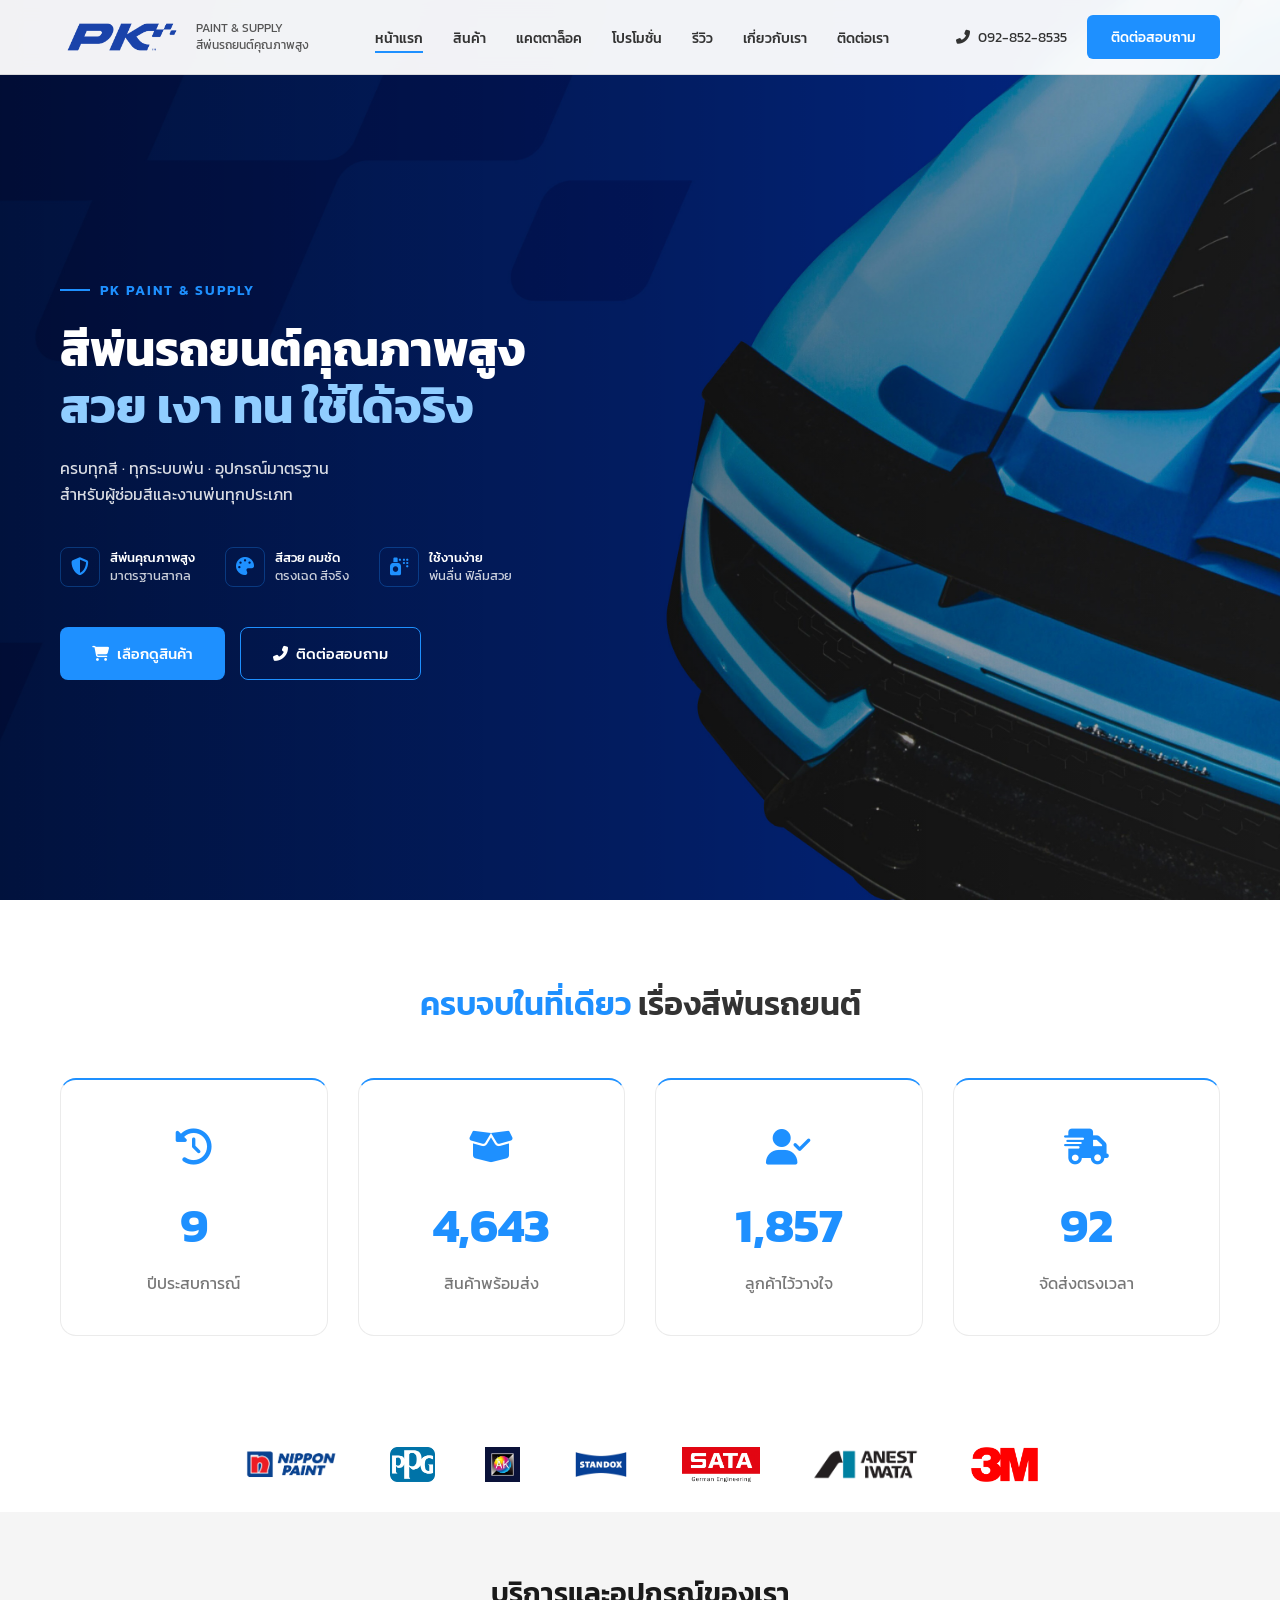
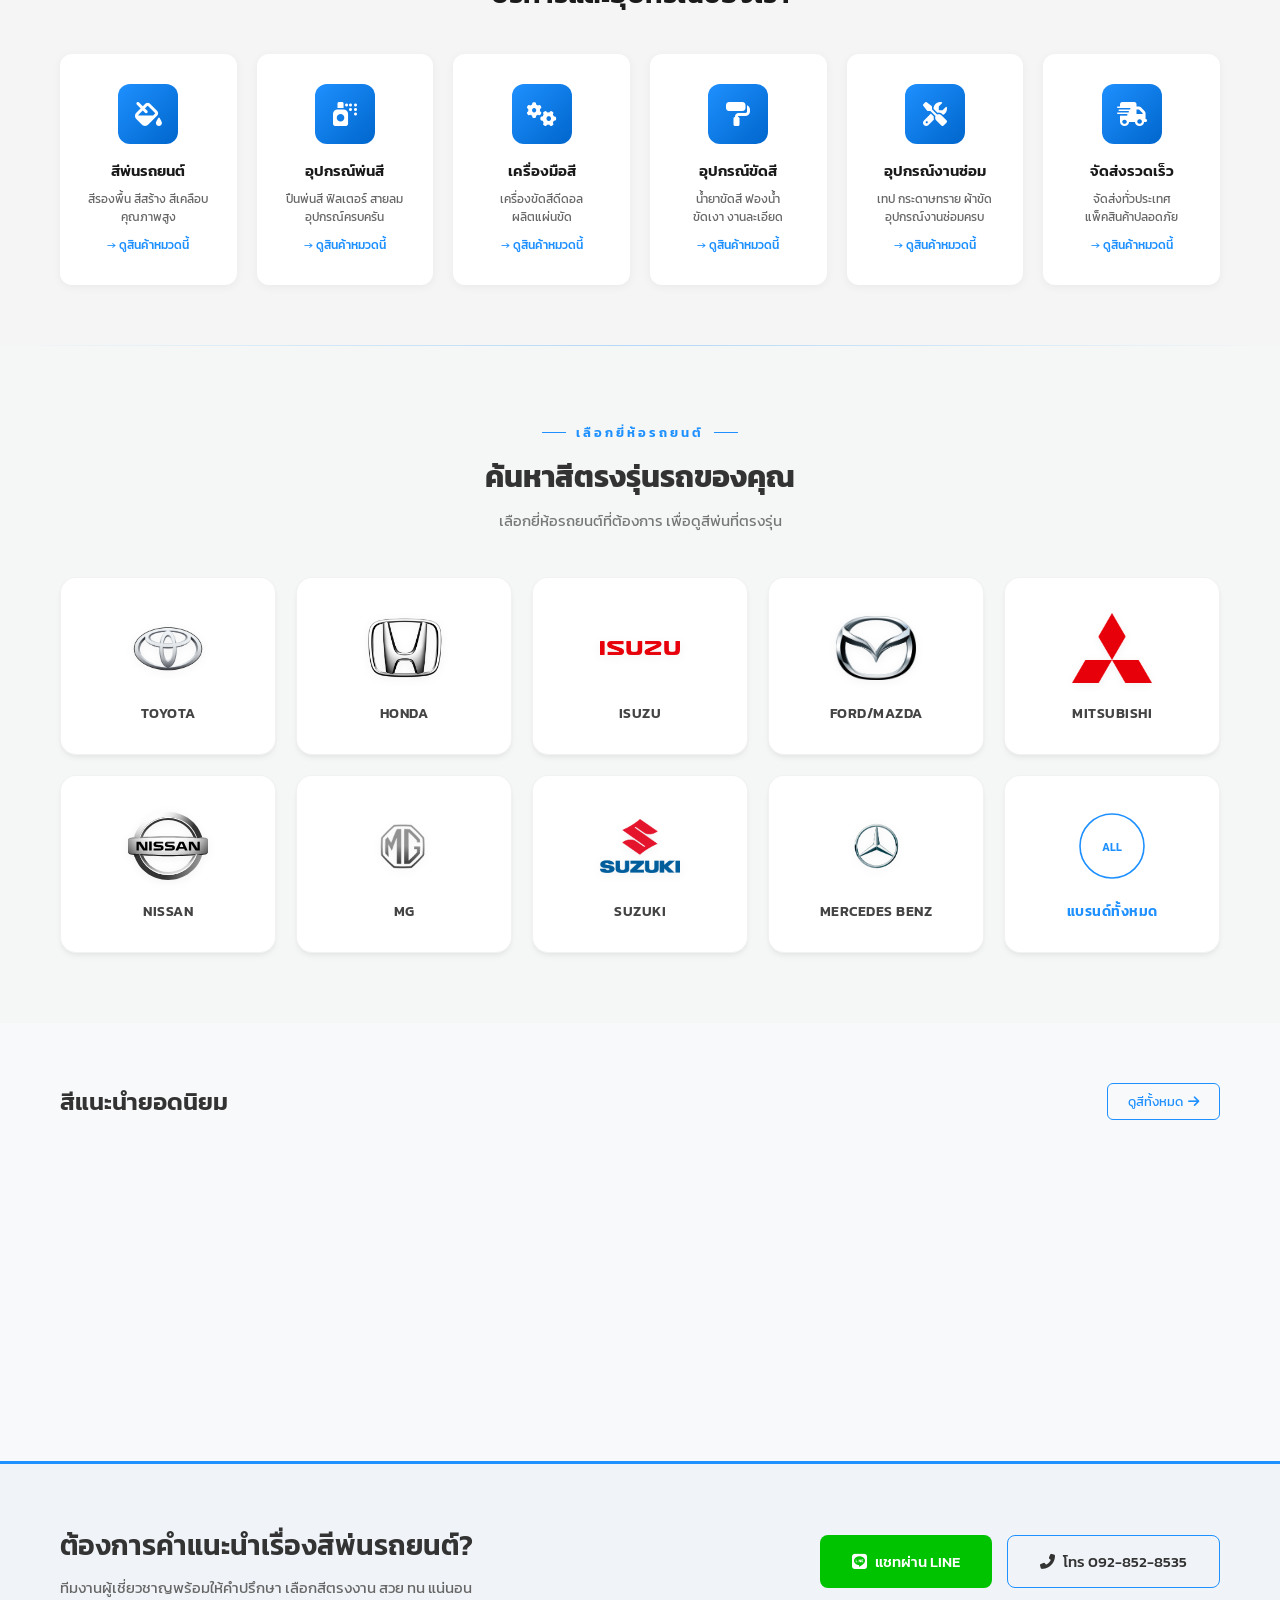
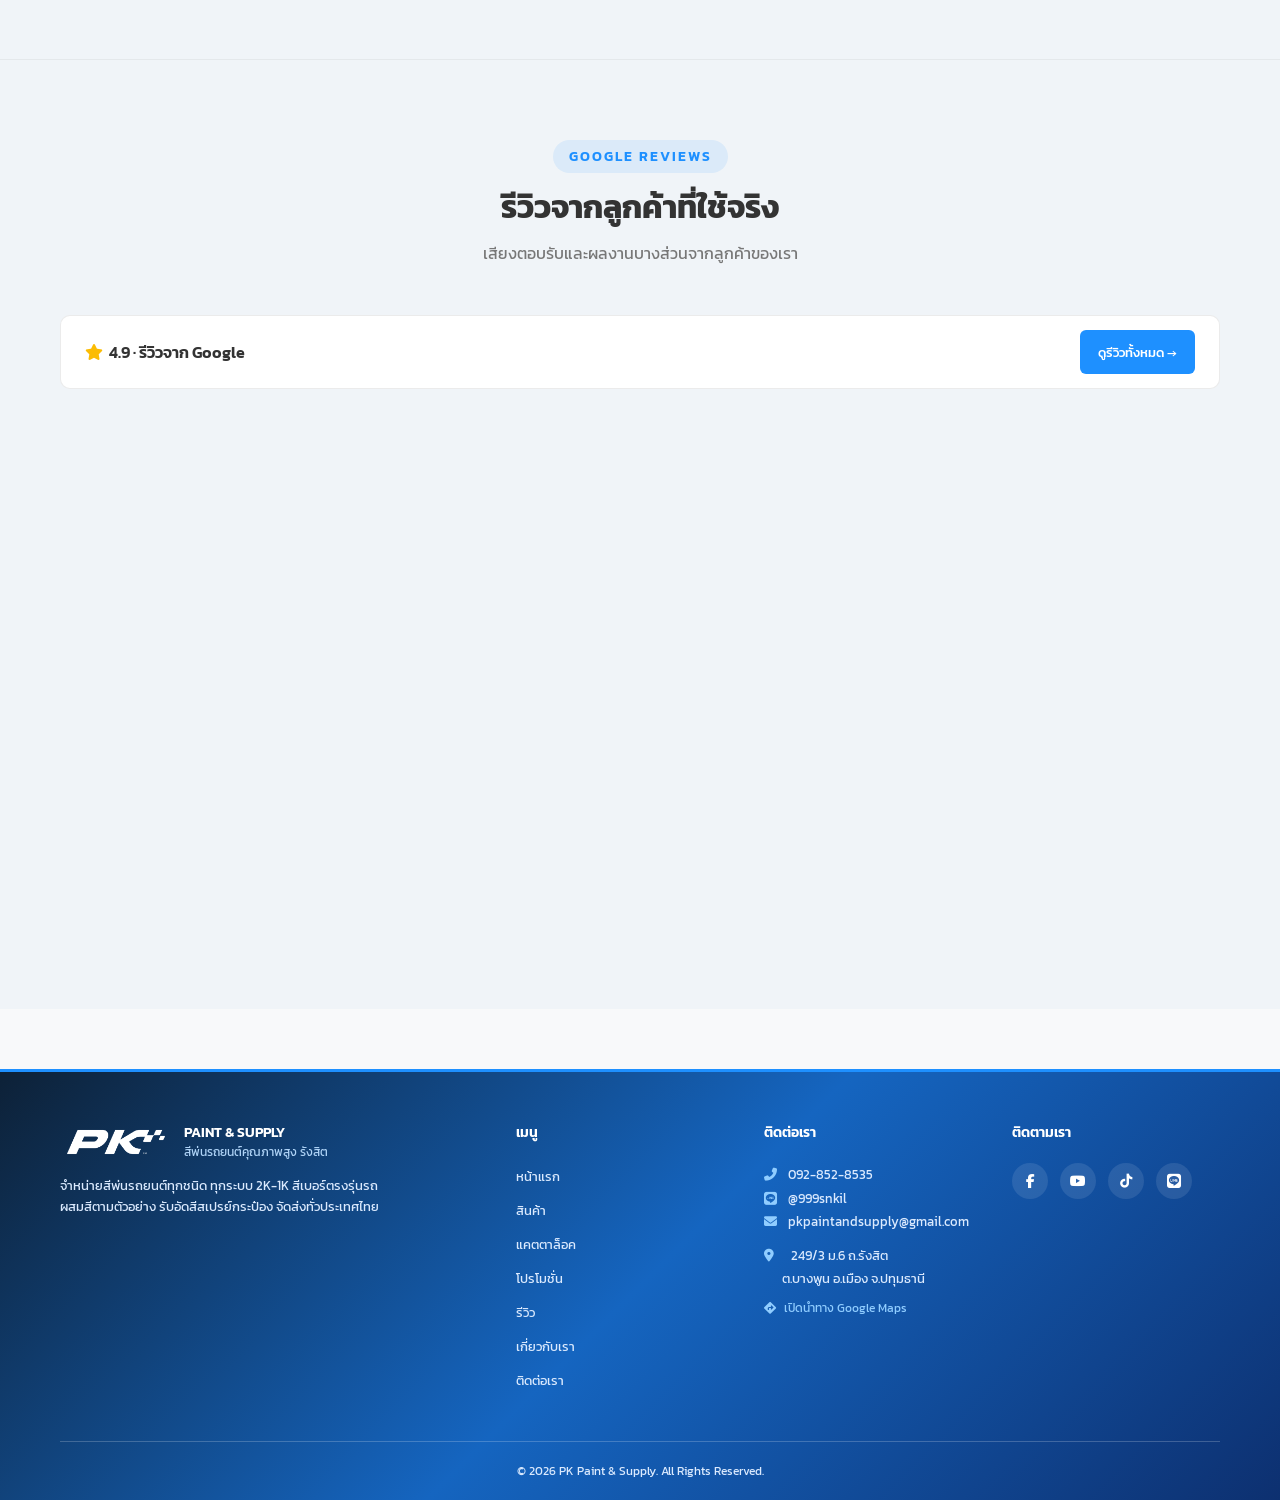
==== index.html @ e33f3ee3 "Add files via upload" ====
<!DOCTYPE html>
<html lang="th">
<head>
    <style>
        .skip-link {
            position: absolute;
            top: -40px;
            left: 0;
            background: #1e90ff;
            color: white;
            padding: 8px;
            z-index: 10000;
            transition: top 0.3s;
        }
        .skip-link:focus {
            top: 0;
        }
    </style>
    <meta charset="UTF-8">
    <meta name="viewport" content="width=device-width, initial-scale=1.0, maximum-scale=5.0, user-scalable=yes">
    <meta name="view-transition" content="same-origin" />
    <link rel="preconnect" href="https://fonts.googleapis.com">
    <link rel="preconnect" href="https://fonts.gstatic.com" crossorigin>
    <link rel="preconnect" href="https://cdnjs.cloudflare.com">
    <link rel="preconnect" href="https://cdn.jsdelivr.net">
    <link rel="dns-prefetch" href="https://fonts.googleapis.com">
    <link rel="dns-prefetch" href="https://cdnjs.cloudflare.com">
    <link rel="dns-prefetch" href="https://cdn.jsdelivr.net">
    <link rel="icon" type="image/jpeg" href="asset/pklogosvg.jpg">
    <link rel="preload" href="asset/Cover.jpg" as="image" fetchpriority="high">
    <title>PK Paint &amp; Supply - สีพ่นรถยนต์คุณภาพสูง</title>
    <meta name="description"
        content="จำหน่ายสีพ่นรถยนต์คุณภาพสูง อุปกรณ์พ่นสีครบวงจร ปืนพ่นสี เครื่องขัดสี จัดส่งทั่วประเทศ บริการให้คำปรึกษาโดยผู้เชี่ยวชาญ">
    <meta property="og:title" content="PK Paint &amp; Supply - สีพ่นรถยนต์คุณภาพสูง">
    <meta property="og:description"
        content="จำหน่ายสีพ่นรถยนต์ทุกชนิด ทุกระบบ 2K-1K ผสมสีตามตัวอย่าง รับอัดสีสเปรย์กระป๋อง รังสิต ปทุมธานี">
    <meta property="og:type" content="website">
    <meta property="og:locale" content="th_TH">
    <link href="https://fonts.googleapis.com/css2?family=Kanit:wght@300;400;500;600;700;800&display=swap"
        rel="stylesheet">
    <link rel="stylesheet" href="https://cdnjs.cloudflare.com/ajax/libs/font-awesome/6.4.0/css/all.min.css">
    <link rel="stylesheet" href="css/main.css">
    <link rel="stylesheet" href="css/index.css">
</head>
<body>
    <a href="#main-content" class="skip-link">ข้ามไปที่เนื้อหาหลัก</a>
    <div class="scroll-progress" id="scrollProgress"></div>
    <nav class="navbar">
        <a href="index.html" class="logo-link" aria-label="กลับหน้าแรก">
            <div class="logo-section">
                <img src="asset/PK Logo-06.png" alt="PK Paint & Supply Logo" class="logo-img" fetchpriority="high">
                <div class="logo-text">PAINT & SUPPLY<br>สีพ่นรถยนต์คุณภาพสูง</div>
            </div>
        </a>
        <ul class="nav-links">
            <li><a href="index.html" class="active">หน้าแรก</a></li>
            <li><a href="products.html">สินค้า</a></li>
            <li><a href="catalog.html">แคตตาล็อค</a></li>
            <li><a href="promotions.html">โปรโมชั่น</a></li>
            <li><a href="review.html">รีวิว</a></li>
            <li><a href="about.html">เกี่ยวกับเรา</a></li>
            <li><a href="contact.html">ติดต่อเรา</a></li>
        </ul>
        <div class="nav-right">
            <div class="phone">
                <i class="fas fa-phone-alt"></i>
                <a href="tel:0928528535">092-852-8535</a>
            </div>
            <a class="btn-contact" href="contact.html">ติดต่อสอบถาม</a>
            <button class="hamburger" id="hamburger" aria-label="เปิดเมนู" aria-expanded="false">
                <span></span><span></span><span></span>
            </button>
        </div>
    </nav>
    <div class="mobile-nav" id="mobileNav" role="dialog" aria-label="เมนูหลัก">
        <a href="index.html" class="active">หน้าแรก</a>
        <a href="products.html">สินค้า</a>
        <a href="catalog.html">แคตตาล็อค</a>
        <a href="promotions.html">โปรโมชั่น</a>
        <a href="review.html">รีวิว</a>
        <a href="about.html">เกี่ยวกับเรา</a>
        <a href="contact.html">ติดต่อเรา</a>
        <div class="mobile-nav-contact">
            <a href="tel:0928528535"><i class="fas fa-phone-alt" style="margin-right:8px;color:#1e90ff;"></i>092-852-8535</a>
            <a href="https://line.me/R/ti/p/@999snkil" target="_blank" rel="noopener"><i class="fab fa-line" style="margin-right:8px;color:#00c300;"></i>LINE: @999snkil</a>
            <a href="https://www.facebook.com/pkpaint1996/" target="_blank" rel="noopener"><i class="fab fa-facebook-f" style="margin-right:8px;color:#1877f2;"></i>Facebook</a>
        </div>
    </div>
    <section class="hero">
        <div class="hero-content">
            <div class="hero-subtitle">PK PAINT & SUPPLY</div>
            <h1 class="hero-title">
                สีพ่นรถยนต์คุณภาพสูง<br>
                <span class="highlight">สวย เงา ทน ใช้ได้จริง</span>
            </h1>
            <p class="hero-desc">
                ครบทุกสี · ทุกระบบพ่น · อุปกรณ์มาตรฐาน<br>
                สำหรับผู้ซ่อมสีและงานพ่นทุกประเภท
            </p>
            <div class="features">
                <div class="feature">
                    <div class="feature-icon"><i class="fas fa-shield-alt"></i></div>
                    <div class="feature-text"><strong>สีพ่นคุณภาพสูง</strong>มาตรฐานสากล</div>
                </div>
                <div class="feature">
                    <div class="feature-icon"><i class="fas fa-palette"></i></div>
                    <div class="feature-text"><strong>สีสวย คมชัด</strong>ตรงเฉด สีจริง</div>
                </div>
                <div class="feature">
                    <div class="feature-icon"><i class="fas fa-spray-can"></i></div>
                    <div class="feature-text"><strong>ใช้งานง่าย</strong>พ่นลื่น ฟิล์มสวย</div>
                </div>
            </div>
            <div class="hero-buttons">
                <a class="btn-primary" href="products.html">
                    <i class="fas fa-shopping-cart"></i> เลือกดูสินค้า
                </a>
                <a class="btn-secondary" href="contact.html">
                    <i class="fas fa-phone-alt"></i> ติดต่อสอบถาม
                </a>
            </div>
        </div>
    </section>
    <section class="stats-section">
        <h2 class="stats-title"><span>ครบจบในที่เดียว</span> เรื่องสีพ่นรถยนต์</h2>
        <div class="stats-grid">
            <div class="stat-card">
                <div class="stat-icon"><i class="fas fa-clock-rotate-left"></i></div>
                <span class="stat-number" data-target="10" data-suffix="+">0</span>
                <span class="stat-label">ปีประสบการณ์</span>
            </div>
            <div class="stat-card">
                <div class="stat-icon"><i class="fas fa-box-open"></i></div>
                <span class="stat-number" data-target="5000" data-suffix="+">0</span>
                <span class="stat-label">สินค้าพร้อมส่ง</span>
            </div>
            <div class="stat-card">
                <div class="stat-icon"><i class="fas fa-user-check"></i></div>
                <span class="stat-number" data-target="2000" data-suffix="+">0</span>
                <span class="stat-label">ลูกค้าไว้วางใจ</span>
            </div>
            <div class="stat-card">
                <div class="stat-icon"><i class="fas fa-truck-fast"></i></div>
                <span class="stat-number" data-target="100" data-suffix="%">0</span>
                <span class="stat-label">จัดส่งตรงเวลา</span>
            </div>
        </div>
    </section>
    <section class="brands">
        <img src="asset/PGL-01.png" alt="NIPPON PAINT" class="brand-logo" loading="lazy" decoding="async">
        <img src="asset/PPG_Logo.svg.png" alt="PPG" class="brand-logo" loading="lazy" decoding="async">
        <img src="asset/AIKKA.jpg" alt="Aikka" class="brand-logo" loading="lazy" decoding="async">
        <img src="asset/STANDOX.png" alt="STANDOX" class="brand-logo" loading="lazy" decoding="async">
        <img src="asset/SATA_Logo_new.jpg" alt="SATA" class="brand-logo" loading="lazy" decoding="async">
        <img src="asset/anest-iwata-logo-sm_orig.png" alt="Anest Iwata" class="brand-logo" loading="lazy" decoding="async">
        <img src="asset/3M_wordmark.svg.png" alt="3M" class="brand-logo" loading="lazy" decoding="async">
    </section>
    <section class="services">
        <h2 class="services-title">บริการและอุปกรณ์ของเรา</h2>
        <div class="services-grid">
            <div class="service-card">
                <div class="service-icon"><i class="fas fa-fill-drip"></i></div>
                <div class="service-name">สีพ่นรถยนต์</div>
                <div class="service-desc">สีรองพื้น สีสร้าง สีเคลือบ<br>คุณภาพสูง</div>
                <a href="products.html" class="service-link">→ ดูสินค้าหมวดนี้</a>
            </div>
            <div class="service-card">
                <div class="service-icon"><i class="fas fa-spray-can"></i></div>
                <div class="service-name">อุปกรณ์พ่นสี</div>
                <div class="service-desc">ปืนพ่นสี ฟิลเตอร์ สายลม<br>อุปกรณ์ครบครัน</div>
                <a href="products.html" class="service-link">→ ดูสินค้าหมวดนี้</a>
            </div>
            <div class="service-card">
                <div class="service-icon"><i class="fas fa-gears"></i></div>
                <div class="service-name">เครื่องมือสี</div>
                <div class="service-desc">เครื่องขัดสีดีดอล<br>ผลิตแผ่นขัด</div>
                <a href="products.html" class="service-link">→ ดูสินค้าหมวดนี้</a>
            </div>
            <div class="service-card">
                <div class="service-icon"><i class="fas fa-paint-roller"></i></div>
                <div class="service-name">อุปกรณ์ขัดสี</div>
                <div class="service-desc">น้ำยาขัดสี ฟองน้ำ<br>ขัดเงา งานละเอียด</div>
                <a href="products.html" class="service-link">→ ดูสินค้าหมวดนี้</a>
            </div>
            <div class="service-card">
                <div class="service-icon"><i class="fas fa-screwdriver-wrench"></i></div>
                <div class="service-name">อุปกรณ์งานซ่อม</div>
                <div class="service-desc">เทป กระดาษทราย ผ้าขัด<br>อุปกรณ์งานซ่อมครบ</div>
                <a href="products.html" class="service-link">→ ดูสินค้าหมวดนี้</a>
            </div>
            <div class="service-card">
                <div class="service-icon"><i class="fas fa-truck-fast"></i></div>
                <div class="service-name">จัดส่งรวดเร็ว</div>
                <div class="service-desc">จัดส่งทั่วประเทศ<br>แพ็คสินค้าปลอดภัย</div>
                <a href="products.html" class="service-link">→ ดูสินค้าหมวดนี้</a>
            </div>
        </div>
    </section>
    <section class="car-brands">
        <div class="car-brands-label">เลือกยี่ห้อรถยนต์</div>
        <h2 class="car-brands-title">ค้นหาสีตรงรุ่นรถของคุณ</h2>
        <p class="car-brands-subtitle">เลือกยี่ห้อรถยนต์ที่ต้องการ เพื่อดูสีพ่นที่ตรงรุ่น</p>
        <div class="car-brands-grid">
            <a href="catalog.html?brand=toyota" class="car-brand-card">
                <div class="car-brand-logo-wrap"><img src="asset/Toyota-Symbol.png" alt="TOYOTA" loading="lazy"></div>
                <span class="car-brand-name">TOYOTA</span>
            </a>
            <a href="catalog.html?brand=honda" class="car-brand-card">
                <div class="car-brand-logo-wrap"><img src="asset/honda-logo.png" alt="HONDA" loading="lazy"></div>
                <span class="car-brand-name">HONDA</span>
            </a>
            <a href="catalog.html?brand=isuzu" class="car-brand-card">
                <div class="car-brand-logo-wrap"><img src="asset/Isuzu.svg.png" alt="ISUZU" loading="lazy"></div>
                <span class="car-brand-name">ISUZU</span>
            </a>
            <a href="catalog.html?brand=ford-mazda" class="car-brand-card">
                <div class="car-brand-logo-wrap"><img src="asset/mazda_PNG86.png" alt="FORD/MAZDA" loading="lazy"></div>
                <span class="car-brand-name">FORD/MAZDA</span>
            </a>
            <a href="catalog.html?brand=mitsubishi" class="car-brand-card">
                <div class="car-brand-logo-wrap"><img src="asset/Mitsubishi_logo.svg.png" alt="MITSUBISHI" loading="lazy"></div>
                <span class="car-brand-name">MITSUBISHI</span>
            </a>
            <a href="catalog.html?brand=nissan" class="car-brand-card">
                <div class="car-brand-logo-wrap"><img src="asset/nissan-6.svg" alt="NISSAN" loading="lazy"></div>
                <span class="car-brand-name">NISSAN</span>
            </a>
            <a href="catalog.html?brand=mg" class="car-brand-card">
                <div class="car-brand-logo-wrap"><img src="asset/MG-Logo.png" alt="MG" loading="lazy"></div>
                <span class="car-brand-name">MG</span>
            </a>
            <a href="catalog.html?brand=suzuki" class="car-brand-card">
                <div class="car-brand-logo-wrap"><img src="asset/Suzuki_Motor_Corporation_logo.svg.png" alt="SUZUKI" loading="lazy"></div>
                <span class="car-brand-name">SUZUKI</span>
            </a>
            <a href="catalog.html?brand=mercedes-benz" class="car-brand-card">
                <div class="car-brand-logo-wrap"><img src="asset/Mercedes-Benz-Logo.png" alt="MERCEDES BENZ" loading="lazy"></div>
                <span class="car-brand-name">MERCEDES BENZ</span>
            </a>
            <a href="catalog.html" class="car-brand-card">
                <div class="car-brand-logo-wrap">
                    <svg viewBox="0 0 100 100" fill="none" xmlns="http://www.w3.org/2000/svg">
                        <circle cx="50" cy="50" r="40" stroke="#1e90ff" stroke-width="2" />
                        <text x="50" y="56" text-anchor="middle" fill="#1e90ff" font-family="Kanit, sans-serif" font-size="14" font-weight="600">ALL</text>
                    </svg>
                </div>
                <span class="car-brand-name" style="color:#1e90ff;">แบรนด์ทั้งหมด</span>
            </a>
        </div>
    </section>
    <section class="products">
        <div class="products-header">
            <h2 class="products-title">สีแนะนำยอดนิยม</h2>
            <a class="btn-viewall" href="products.html">ดูสีทั้งหมด <i class="fas fa-arrow-right"></i></a>
        </div>
        <div class="products-grid">
            <div class="product-card">
                <div class="product-image"><svg width="120" height="80" viewBox="0 0 120 80"><ellipse cx="60" cy="40" rx="55" ry="30" fill="#e0e0e0"/><ellipse cx="60" cy="38" rx="50" ry="25" fill="#f0f0f0"/><ellipse cx="60" cy="35" rx="45" ry="20" fill="#f8f8f8"/></svg></div>
                <div class="product-info"><div class="product-name">White Pearl</div><div class="product-type">ขาวมุก</div><a class="btn-detail" href="products.html">ดูรายละเอียด</a></div>
            </div>
            <div class="product-card">
                <div class="product-image"><svg width="120" height="80" viewBox="0 0 120 80"><ellipse cx="60" cy="40" rx="55" ry="30" fill="#333333"/><ellipse cx="60" cy="38" rx="50" ry="25" fill="#222222"/><ellipse cx="60" cy="35" rx="45" ry="20" fill="#111111"/></svg></div>
                <div class="product-info"><div class="product-name">Super Black</div><div class="product-type">ดำเงา</div><a class="btn-detail" href="catalog.html?search=Super Black">ดูเฉดสีนี้</a></div>
            </div>
            <div class="product-card">
                <div class="product-image"><svg width="120" height="80" viewBox="0 0 120 80"><ellipse cx="60" cy="40" rx="55" ry="30" fill="#c0c0c0"/><ellipse cx="60" cy="38" rx="50" ry="25" fill="#d0d0d0"/><ellipse cx="60" cy="35" rx="45" ry="20" fill="#e0e0e0"/></svg></div>
                <div class="product-info"><div class="product-name">Silver Metallic</div><div class="product-type">เงินเมทัลลิก</div><a class="btn-detail" href="catalog.html?search=Silver">ดูเฉดสีนี้</a></div>
            </div>
            <div class="product-card">
                <div class="product-image"><svg width="120" height="80" viewBox="0 0 120 80"><ellipse cx="60" cy="40" rx="55" ry="30" fill="#cc0000"/><ellipse cx="60" cy="38" rx="50" ry="25" fill="#dd0000"/><ellipse cx="60" cy="35" rx="45" ry="20" fill="#ee0000"/></svg></div>
                <div class="product-info"><div class="product-name">Candy Red</div><div class="product-type">แคนดี้แดง</div><a class="btn-detail" href="catalog.html?search=Candy Red">ดูเฉดสีนี้</a></div>
            </div>
            <div class="product-card">
                <div class="product-image"><svg width="120" height="80" viewBox="0 0 120 80"><ellipse cx="60" cy="40" rx="55" ry="30" fill="#0033cc"/><ellipse cx="60" cy="38" rx="50" ry="25" fill="#0044dd"/><ellipse cx="60" cy="35" rx="45" ry="20" fill="#0055ee"/></svg></div>
                <div class="product-info"><div class="product-name">Deep Blue Mica</div><div class="product-type">น้ำเงินไมก้า</div><a class="btn-detail" href="catalog.html?search=Deep Blue">ดูเฉดสีนี้</a></div>
            </div>
            <div class="product-card">
                <div class="product-image"><svg width="120" height="80" viewBox="0 0 120 80"><ellipse cx="60" cy="40" rx="55" ry="30" fill="#4a4a4a"/><ellipse cx="60" cy="38" rx="50" ry="25" fill="#555555"/><ellipse cx="60" cy="35" rx="45" ry="20" fill="#606060"/></svg></div>
                <div class="product-info"><div class="product-name">Gun Metal</div><div class="product-type">เทากันส์</div><a class="btn-detail" href="catalog.html?search=Gun Metal">ดูเฉดสีนี้</a></div>
            </div>
        </div>
    </section>
    <section class="cta">
        <div class="cta-content">
            <h2 class="cta-title">ต้องการคำแนะนำเรื่องสีพ่นรถยนต์?</h2>
            <p class="cta-desc">ทีมงานผู้เชี่ยวชาญพร้อมให้คำปรึกษา เลือกสีตรงงาน สวย ทน แน่นอน</p>
        </div>
        <div class="cta-buttons">
            <a class="btn-line" href="https://line.me/R/ti/p/@999snkil" target="_blank" rel="noopener"><i class="fab fa-line"></i> แชทผ่าน LINE</a>
            <a class="btn-phone" href="tel:0928528535"><i class="fas fa-phone-alt"></i> โทร 092-852-8535</a>
        </div>
    </section>
    <section class="reviews-section">
        <div class="reviews-header">
            <div class="reviews-label">GOOGLE REVIEWS</div>
            <h2 class="reviews-title">รีวิวจากลูกค้าที่ใช้จริง</h2>
            <p class="reviews-subtitle">เสียงตอบรับและผลงานบางส่วนจากลูกค้าของเรา</p>
        </div>
        <div class="reviews-summary-bar">
            <span class="reviews-summary-score"><i class="fas fa-star" style="color:#fbbc04;margin-right:6px;"></i>4.9 · รีวิวจาก Google</span>
            <a href="https://maps.app.goo.gl/S74pSdH2BgsrWLKd8" target="_blank" rel="noopener" class="reviews-summary-btn">ดูรีวิวทั้งหมด →</a>
        </div>
        <div class="reviews-grid">
            <div class="review-card"><div class="review-author-header"><div class="review-avatar" style="background-color:#fbbc04;color:#000;">ส</div><div class="review-author-info"><div class="review-name">สมชัย แซ่ลิ้ม <i class="fas fa-check-circle review-verified"></i></div><div class="review-date">ล่าสุด</div></div></div><div class="review-stars"><i class="fas fa-star"></i><i class="fas fa-star"></i><i class="fas fa-star"></i><i class="fas fa-star"></i><i class="fas fa-star"></i></div><div class="review-text">"แนะนำร้านนี้ครับบริการดีรวดเร็ว สีออกมาได้เหมือนโอเคเลยครับ"</div><div class="review-footer"><img src="https://upload.wikimedia.org/wikipedia/commons/2/2f/Google_2015_logo.svg" alt="Google" class="google-logo"></div></div>
            <div class="review-card"><div class="review-author-header"><div class="review-avatar" style="background-color:#00a4e4;color:#333;">พ</div><div class="review-author-info"><div class="review-name">ไพบูลย์ จงปัญญาวิวัฒน์ <i class="fas fa-check-circle review-verified"></i></div><div class="review-date">ล่าสุด</div></div></div><div class="review-stars"><i class="fas fa-star"></i><i class="fas fa-star"></i><i class="fas fa-star"></i><i class="fas fa-star"></i><i class="fas fa-star"></i></div><div class="review-text">"สีที่ร้านได้มาตรฐานมากเลยครับ ร้านบริการดีมากเลยครับ"</div><div class="review-footer"><img src="https://upload.wikimedia.org/wikipedia/commons/2/2f/Google_2015_logo.svg" alt="Google" class="google-logo"></div></div>
            <div class="review-card"><div class="review-author-header"><div class="review-avatar" style="background-color:#34a853;color:#333;">P</div><div class="review-author-info"><div class="review-name">Pipatsa Sriyanyong <i class="fas fa-check-circle review-verified"></i></div><div class="review-date">ล่าสุด</div></div></div><div class="review-stars"><i class="fas fa-star"></i><i class="fas fa-star"></i><i class="fas fa-star"></i><i class="fas fa-star"></i><i class="fas fa-star"></i></div><div class="review-text">"ให้คำแนะนำดีมากๆ มีที่จอดรถหน้าร้านสะดวกมากค่ะ"</div><div class="review-footer"><img src="https://upload.wikimedia.org/wikipedia/commons/2/2f/Google_2015_logo.svg" alt="Google" class="google-logo"></div></div>
            <div class="review-card"><div class="review-author-header"><div class="review-avatar" style="background-color:#ea4335;color:#333;">P</div><div class="review-author-info"><div class="review-name">Patyod Suwannawayak <i class="fas fa-check-circle review-verified"></i></div><div class="review-date">ล่าสุด</div></div></div><div class="review-stars"><i class="fas fa-star"></i><i class="fas fa-star"></i><i class="fas fa-star"></i><i class="fas fa-star"></i><i class="fas fa-star"></i></div><div class="review-text">"บริการดีเยี่ยม สีมีคุณภาพดี มีของให้เลือกหลากหลาย"</div><div class="review-footer"><img src="https://upload.wikimedia.org/wikipedia/commons/2/2f/Google_2015_logo.svg" alt="Google" class="google-logo"></div></div>
            <div class="review-card"><div class="review-author-header"><div class="review-avatar" style="background-color:#00bcd4;color:#333;">O</div><div class="review-author-info"><div class="review-name">Oui Napapat <i class="fas fa-check-circle review-verified"></i></div><div class="review-date">ล่าสุด</div></div></div><div class="review-stars"><i class="fas fa-star"></i><i class="fas fa-star"></i><i class="fas fa-star"></i><i class="fas fa-star"></i><i class="fas fa-star"></i></div><div class="review-text">"สีคุณภาพสำหรับรถที่เรารัก ต้องที่นี่เลยจ้าาา มีให้เลือกทุกเฉดสี❤️"</div><div class="review-footer"><img src="https://upload.wikimedia.org/wikipedia/commons/2/2f/Google_2015_logo.svg" alt="Google" class="google-logo"></div></div>
            <div class="review-card"><div class="review-author-header"><div class="review-avatar" style="background-color:#fbbc04;color:#000;">S</div><div class="review-author-info"><div class="review-name">Supamas Yuenying <i class="fas fa-check-circle review-verified"></i></div><div class="review-date">ล่าสุด</div></div></div><div class="review-stars"><i class="fas fa-star"></i><i class="fas fa-star"></i><i class="fas fa-star"></i><i class="fas fa-star"></i><i class="fas fa-star"></i></div><div class="review-text">"ร้านจำหน่ายอุปกรณ์และวัสดุพ่นสีรถยนต์ครบวงจร เจ้าของร้านใจดี ให้คำปรึกษาเกี่ยวกับด้านสีได้ ผสมสีเหมือน และมีความรู้ความชำนาญมาก เปิดให้บริการมามากกว่า 10 ปี ส่วนใหญ่จำหน่ายสียี่ห้อ RGB มาไม่เคยผิดหวัง ..."</div><div class="review-footer"><img src="https://upload.wikimedia.org/wikipedia/commons/2/2f/Google_2015_logo.svg" alt="Google" class="google-logo"></div></div>
        </div>
    </section>
    <footer class="footer">
        <div class="footer-content">
            <div class="footer-col">
                <div class="footer-logo"><img src="asset/PK Logo-05.png" alt="PK Paint & Supply Logo" class="footer-logo-img"><div><div style="font-size:14px;font-weight:600;color:#fff;">PAINT &amp; SUPPLY</div><div style="font-size:12px;color:#b0d4f7;">สีพ่นรถยนต์คุณภาพสูง รังสิต</div></div></div>
                <p class="footer-desc">จำหน่ายสีพ่นรถยนต์ทุกชนิด ทุกระบบ 2K-1K สีเบอร์ตรงรุ่นรถ<br>ผสมสีตามตัวอย่าง รับอัดสีสเปรย์กระป๋อง จัดส่งทั่วประเทศไทย</p>
            </div>
            <div class="footer-col"><h4 class="footer-title">เมนู</h4><ul class="footer-links"><li><a href="index.html">หน้าแรก</a></li><li><a href="products.html">สินค้า</a></li><li><a href="catalog.html">แคตตาล็อค</a></li><li><a href="promotions.html">โปรโมชั่น</a></li><li><a href="review.html">รีวิว</a></li><li><a href="about.html">เกี่ยวกับเรา</a></li><li><a href="contact.html">ติดต่อเรา</a></li></ul></div>
            <div class="footer-col"><h4 class="footer-title">ติดต่อเรา</h4><div class="footer-contact"><div><i class="fas fa-phone-alt"></i><a href="tel:0928528535">092-852-8535</a></div><div><i class="fab fa-line"></i><a href="https://line.me/R/ti/p/@999snkil" target="_blank" rel="noopener">@999snkil</a></div><div><i class="fas fa-envelope"></i><a href="mailto:pkpaintandsupply@gmail.com">pkpaintandsupply@gmail.com</a></div><div style="margin-top:10px;"><i class="fas fa-map-marker-alt"></i> 249/3 ม.6 ถ.รังสิต<br>&nbsp;&nbsp;&nbsp;&nbsp;&nbsp;&nbsp;ต.บางพูน อ.เมือง จ.ปทุมธานี</div><div style="margin-top:6px;"><a href="https://maps.app.goo.gl/S74pSdH2BgsrWLKd8" target="_blank" rel="noopener" style="color:#90cdff;font-size:12px;"><i class="fas fa-directions" style="margin-right:4px;"></i>เปิดนำทาง Google Maps</a></div></div></div>
            <div class="footer-col"><h4 class="footer-title">ติดตามเรา</h4><div class="footer-social"><a href="https://www.facebook.com/pkpaint1996/" target="_blank" rel="noopener" title="Facebook"><i class="fab fa-facebook-f"></i></a><a href="#" title="YouTube"><i class="fab fa-youtube"></i></a><a href="#" title="TikTok"><i class="fab fa-tiktok"></i></a><a href="https://line.me/R/ti/p/@999snkil" target="_blank" rel="noopener" title="LINE"><i class="fab fa-line"></i></a></div></div>
        </div>
        <div class="footer-bottom">&copy; <span id="copyright-year"></span> PK Paint &amp; Supply. All Rights Reserved.</div>
    </footer>
    <button class="scroll-top" id="scrollTop" aria-label="กลับขึ้นด้านบน" title="กลับขึ้นด้านบน">
        <i class="fas fa-chevron-up"></i>
    </button>
    <script src="js/index.js" defer></script>
    <script src="js/main.js" defer></script>
    <script src="https://cdn.jsdelivr.net/npm/instant.page@5.2.0/instantpage.js" type="module"></script>
</body>
</html>
---- css/main.css ----
@view-transition {    navigation: auto;}::view-transition-old(root),::view-transition-new(root) {    animation-duration: 0.4s;    animation-timing-function: cubic-bezier(0.4, 0, 0.2, 1);}::view-transition-new(root) {    animation-name: fade-in;}::view-transition-old(root) {    animation-name: fade-out;}@keyframes fade-in {    from { opacity: 0; }}@keyframes fade-out {    to { opacity: 0; }}:root {    --primary: #1e90ff;    --primary-dark: #1873cc;    --footer-start: #0d2137;    --footer-mid: #1565c0;    --footer-end: #0d3070;    --text-light: #dbeafe;    --text-light-hover: #90cdff;    --bg-light: #f8f9fa;    --text-dark: #333;    --text-muted: #777;    --border-color: rgba(0, 0, 0, 0.1);}* {    margin: 0;    padding: 0;    box-sizing: border-box;}html {    scroll-behavior: smooth;    -webkit-text-size-adjust: 100%;}body {    font-family: 'Kanit', sans-serif;    background-color: var(--bg-light);    color: var(--text-dark);    overflow-x: hidden;    -webkit-font-smoothing: antialiased;    -moz-osx-font-smoothing: grayscale;}a {    color: inherit;    text-decoration: none;}img,svg {    max-width: 100%;    height: auto;}.navbar {    display: flex;    justify-content: space-between;    align-items: center;    padding: 15px 60px;    background: rgba(255, 255, 255, 0.95);    position: fixed;    width: 100%;    top: 0;    z-index: 1000;    border-bottom: 1px solid var(--border-color);    backdrop-filter: blur(10px);    -webkit-backdrop-filter: blur(10px);    transition: background 0.3s, border-color 0.3s;    view-transition-name: main-navbar;}.navbar.scrolled {    background: rgba(255, 255, 255, 0.98);    border-bottom-color: rgba(0, 0, 0, 0.15);    box-shadow: 0 2px 20px rgba(0, 0, 0, 0.08);}.logo-section {    display: flex;    align-items: center;    gap: 12px;}.logo-img {    height: 42px;    width: auto;    object-fit: contain;    view-transition-name: main-logo;}.logo-text {    font-size: 12px;    line-height: 1.4;    color: #555;}.logo-link {    text-decoration: none;    display: inline-flex;    align-items: center;    cursor: pointer;    transition: opacity 0.2s;}.logo-link:hover {    opacity: 0.85;}.nav-links {    display: flex;    gap: 30px;    list-style: none;}.nav-links a {    color: var(--text-dark);    text-decoration: none;    font-size: 14px;    font-weight: 500;    transition: color 0.3s;    position: relative;    padding-bottom: 4px;}.nav-links a::after {    content: '';    position: absolute;    bottom: 0;    left: 0;    width: 0;    height: 2px;    background: var(--primary);    transition: width 0.3s ease;}.nav-links a:hover {    color: var(--primary);}.nav-links a:hover::after {    width: 100%;}.nav-links a.active {    color: var(--text-dark);}.nav-links a.active::after {    width: 100%;}.nav-right {    display: flex;    align-items: center;    gap: 20px;}.phone {    display: flex;    align-items: center;    gap: 8px;    font-size: 14px;    color: var(--text-dark);}.phone a {    text-decoration: none;    color: var(--text-dark);    transition: color 0.3s;}.phone a:hover {    color: var(--primary);}.btn-contact {    background: var(--primary);    color: #fff;    border: none;    padding: 10px 24px;    border-radius: 6px;    font-family: 'Kanit', sans-serif;    font-size: 14px;    font-weight: 500;    cursor: pointer;    transition: background 0.3s, transform 0.3s;    white-space: nowrap;    text-decoration: none;    display: inline-flex;    align-items: center;    min-height: 44px;}.btn-contact:hover {    background: var(--primary-dark);    transform: translateY(-1px);}.hamburger {    display: none;    flex-direction: column;    justify-content: center;    gap: 5px;    cursor: pointer;    padding: 8px;    background: none;    border: none;    z-index: 1100;    min-width: 44px;    min-height: 44px;}.hamburger span {    display: block;    width: 24px;    height: 2px;    background: #333;    border-radius: 2px;    transition: all 0.3s ease;}.hamburger.open span:nth-child(1) {    transform: translateY(7px) rotate(45deg);}.hamburger.open span:nth-child(2) {    opacity: 0;}.hamburger.open span:nth-child(3) {    transform: translateY(-7px) rotate(-45deg);}.mobile-nav {    display: none;    position: fixed;    top: 0;    left: 0;    width: 100%;    height: 100%;    background: rgba(255, 255, 255, 0.98);    z-index: 999;    flex-direction: column;    align-items: center;    justify-content: center;    gap: 32px;    opacity: 0;    pointer-events: none;    transition: opacity 0.3s ease;}.mobile-nav.open {    opacity: 1;    pointer-events: all;}.mobile-nav a {    color: var(--text-dark);    text-decoration: none;    font-size: 22px;    font-weight: 500;    letter-spacing: 1px;    transition: color 0.3s;    padding: 8px 16px;}.mobile-nav a:hover,.mobile-nav a.active {    color: var(--primary);}.mobile-nav-contact {    display: flex;    flex-direction: column;    align-items: center;    gap: 12px;    margin-top: 10px;    padding-top: 20px;    border-top: 1px solid rgba(0, 0, 0, 0.1);    width: 240px;}.mobile-nav-contact a {    font-size: 15px !important;    color: #aaa !important;}.scroll-progress {    position: fixed;    top: 0;    left: 0;    height: 3px;    z-index: 1001;    background: linear-gradient(90deg, var(--primary), #00c8ff);    width: 0%;    transition: width 0.1s linear;}.scroll-top {    position: fixed;    bottom: 30px;    right: 30px;    z-index: 990;    width: 44px;    height: 44px;    border-radius: 50%;    background: var(--primary);    color: #fff;    border: none;    cursor: pointer;    display: flex;    align-items: center;    justify-content: center;    font-size: 16px;    box-shadow: 0 4px 16px rgba(30, 144, 255, 0.4);    opacity: 0;    visibility: hidden;    transition: all 0.3s;}.scroll-top.visible {    opacity: 1;    visibility: visible;}.scroll-top:hover {    background: var(--primary-dark);    transform: translateY(-3px);}.footer-payment-row,.footer-delivery-row {    max-width: 1200px;    margin: 0 auto 24px;    padding: 16px 24px;    background: #ffffff;    border: 1px solid rgba(0, 0, 0, 0.08);    border-radius: 10px;    display: flex;    align-items: center;    gap: 16px;    flex-wrap: wrap;}.footer-section-label {    font-size: 12px;    font-weight: 600;    color: var(--text-muted);    white-space: nowrap;    min-width: 100px;}.payment-icons {    display: flex;    gap: 18px;    flex-wrap: wrap;    align-items: center;}.payment-item {    display: flex;    flex-direction: column;    align-items: center;    gap: 4px;    color: #666;    font-size: 11px;}.payment-item i {    font-size: 20px;    color: var(--primary);}.delivery-badges {    display: flex;    gap: 8px;    flex-wrap: wrap;}.delivery-badge {    background: #ffffff;    color: #666;    border: 1px solid #333;    padding: 4px 12px;    border-radius: 4px;    font-size: 12px;    font-weight: 500;}.footer {    background: linear-gradient(135deg, var(--footer-start) 0%, var(--footer-mid) 50%, var(--footer-end) 100%);    padding: 50px 60px 20px;    border-top: 3px solid var(--primary);    margin-top: 60px;    view-transition-name: main-footer;}.footer-content {    display: grid;    grid-template-columns: 2fr 1fr 1fr 1fr;    gap: 40px;    margin-bottom: 40px;}.footer-logo {    display: flex;    align-items: center;    gap: 12px;    margin-bottom: 15px;}.footer-logo-img {    height: 38px;    width: auto;    object-fit: contain;    filter: brightness(0) invert(1);}.footer-desc {    color: var(--text-light);    font-size: 13px;    line-height: 1.6;}.footer-title {    font-size: 14px;    font-weight: 600;    margin-bottom: 20px;    color: #fff;}.footer-links {    list-style: none;}.footer-links li {    margin-bottom: 10px;}.footer-links a {    color: var(--text-light);    text-decoration: none;    font-size: 13px;    transition: color 0.3s;}.footer-links a:hover {    color: var(--text-light-hover);}.footer-contact {    color: var(--text-light);    font-size: 13px;    line-height: 1.8;}.footer-contact i {    color: var(--text-light-hover);    margin-right: 8px;    width: 16px;}.footer-contact a {    color: var(--text-light);    text-decoration: none;    transition: color 0.3s;}.footer-contact a:hover {    color: var(--text-light-hover);}.footer-social {    display: flex;    gap: 12px;    margin-top: 15px;}.footer-social a {    width: 36px;    height: 36px;    background: rgba(255, 255, 255, 0.1);    border-radius: 50%;    display: flex;    align-items: center;    justify-content: center;    color: #fff;    font-size: 14px;    transition: all 0.3s;    text-decoration: none;}.footer-social a:hover {    background: rgba(255, 255, 255, 0.25);    color: #fff;}.footer-bottom {    border-top: 1px solid rgba(255, 255, 255, 0.2);    padding-top: 20px;    text-align: center;    color: var(--text-light);    font-size: 12px;}@media (max-width: 1024px) {    .navbar {        padding: 15px 30px;    }    .footer {        padding: 50px 30px 20px;    }    .footer-content {        grid-template-columns: 1fr 1fr;        gap: 30px;    }}@media (max-width: 768px) {    .navbar {        padding: 12px 16px;    }    .nav-links,    .phone,    .btn-contact {        display: none;    }    .hamburger {        display: flex;    }    .mobile-nav {        display: flex;    }    .logo-text {        font-size: 10px;    }    .footer {        padding: 40px 20px 20px;        margin-top: 40px;    }    .footer-content {        grid-template-columns: 1fr;        gap: 24px;    }    .footer-col {        text-align: center;    }    .footer-logo {        justify-content: center;    }    .footer-contact div {        justify-content: center;        display: flex;        align-items: center;    }    .footer-social {        justify-content: center;    }}@media (max-width: 480px) {    .navbar {        padding: 10px 12px;    }    .logo-text {        display: none;    }    .mobile-nav a {        font-size: 18px;    }    .footer {        padding: 30px 14px 12px;    }    .footer-title {        font-size: 13px;    }    .footer-links a {        font-size: 12px;    }    .footer-contact {        font-size: 12px;    }    .footer-bottom {        font-size: 11px;    }}.breadcrumb {    font-size: 13px;    color: #777;    margin-bottom: 20px;    display: flex;    align-items: center;    gap: 8px;}.breadcrumb a {    color: var(--primary);    text-decoration: none;    transition: color 0.3s;}.breadcrumb a:hover {    color: var(--text-dark);}.breadcrumb-wrap {    padding: 110px 60px 20px;    max-width: 1400px;    margin: 0 auto;}.page-title {    font-size: 36px;    font-weight: 600;    margin-bottom: 30px;    text-align: center;}@media (max-width: 768px) {    .breadcrumb-wrap {        padding: 95px 20px 10px;    }    .page-title {        font-size: 28px;    }}.search-wrap {    position: relative;    margin-bottom: 24px;    max-width: 800px;    margin-left: auto;    margin-right: auto;}.search-input {    width: 100%;    padding: 14px 50px 14px 20px;    border: 1.5px solid #e0e0e0;    border-radius: 12px;    font-family: 'Kanit', sans-serif;    font-size: 15px;    color: #333;    background: #fff;    outline: none;    transition: border-color 0.25s, box-shadow 0.25s;    box-shadow: 0 2px 8px rgba(0, 0, 0, 0.04);}.search-input:focus {    border-color: var(--primary);    box-shadow: 0 4px 16px rgba(30, 144, 255, 0.12);}.search-input::placeholder {    color: #aaa;}.search-icon {    position: absolute;    right: 20px;    top: 50%;    transform: translateY(-50%);    color: #aaa;    font-size: 16px;    pointer-events: none;}.search-clear {    position: absolute;    right: 50px;    top: 50%;    transform: translateY(-50%);    color: #aaa;    font-size: 14px;    cursor: pointer;    background: none;    border: none;    padding: 4px;    display: none;    line-height: 1;}.search-clear:hover {    color: #ff4757;}@media (max-width: 768px) {    .search-input {        padding: 12px 45px 12px 16px;        font-size: 14px;    }}
---- css/index.css ----
.logo-icon {            font-size: 36px;            font-weight: 700;            color: #333;            font-style: italic;        }        .logo-icon span {            color: #1e90ff;        }        .hero {            min-height: 100vh;            display: flex;            align-items: center;            justify-content: flex-start;            padding: 120px 60px 60px;            background: transparent url('../asset/Cover.jpg') no-repeat center center / cover;            position: relative;            overflow: hidden;            gap: 40px;        }        .hero::before {            content: '';            position: absolute;            top: 0;            left: 0;            width: 100%;            height: 100%;            background: linear-gradient(90deg, rgba(0, 0, 0, 0.65) 0%, rgba(0, 0, 0, 0.45) 50%, rgba(0, 0, 0, 0.20) 100%);            z-index: 1;            pointer-events: none;        }        .hero-content {            max-width: 620px;            position: relative;            z-index: 2;            flex-shrink: 0;        }        .hero-image-wrap {            display: none;        }        .hero-car-img {            display: none;        }        @keyframes floatCar {            0%,            100% {                transform: translateY(0px);            }            50% {                transform: translateY(-12px);            }        }        .hero-subtitle {            color: #1e90ff;            font-size: 14px;            font-weight: 600;            letter-spacing: 2px;            margin-bottom: 20px;            display: flex;            align-items: center;            gap: 10px;        }        .hero-subtitle::before {            content: '';            width: 30px;            height: 2px;            background: #1e90ff;        }        @keyframes fadeIn {            from {                opacity: 0;            }            to {                opacity: 1;            }        }        .hero-title {            font-size: 48px;            font-weight: 700;            line-height: 1.2;            margin-bottom: 20px;            color: #ffffff;            animation: fadeIn 0.6s ease both;        }        .hero-title .highlight {            color: #90cdff;        }        .hero-desc {            font-size: 16px;            color: rgba(255, 255, 255, 0.85);            line-height: 1.6;            margin-bottom: 40px;        }        .features {            display: flex;            gap: 30px;            margin-bottom: 40px;        }        .feature {            display: flex;            align-items: center;            gap: 10px;        }        .feature-icon {            width: 40px;            height: 40px;            border: 1px solid rgba(30, 144, 255, 0.3);            border-radius: 8px;            display: flex;            align-items: center;            justify-content: center;            color: #1e90ff;            font-size: 18px;        }        .feature-text {            font-size: 13px;            line-height: 1.4;            color: rgba(255, 255, 255, 0.8);        }        .feature-text strong {            display: block;            color: #fff;            font-weight: 500;        }        .hero-buttons {            display: flex;            gap: 15px;        }        .btn-primary {            background: #1e90ff;            color: #fff;            border: none;            padding: 14px 32px;            border-radius: 8px;            font-family: 'Kanit', sans-serif;            font-size: 15px;            font-weight: 500;            cursor: pointer;            display: flex;            align-items: center;            gap: 8px;            transition: all 0.3s;            text-decoration: none;            min-height: 48px;        }        .btn-primary:hover {            background: #1873cc;            transform: translateY(-2px);        }        .btn-secondary {            background: transparent;            color: #ffffff;            border: 1px solid #1e90ff;            padding: 14px 32px;            border-radius: 8px;            font-family: 'Kanit', sans-serif;            font-size: 15px;            font-weight: 500;            cursor: pointer;            display: flex;            align-items: center;            gap: 8px;            transition: all 0.3s;            text-decoration: none;            min-height: 48px;        }        .btn-secondary:hover {            border-color: #1e90ff;            color: #1e90ff;        }        .stats-section {            padding: 80px 60px;            background: #ffffff;            border-bottom: 1px solid rgba(255, 255, 255, 0.05);            text-align: center;        }        .stats-title {            font-size: 32px;            font-weight: 600;            margin-bottom: 50px;            color: #333;        }        .stats-title span {            color: #1e90ff;        }        .stats-grid {            display: grid;            grid-template-columns: repeat(4, 1fr);            gap: 30px;            max-width: 1200px;            margin: 0 auto;        }        .stat-card {            background: #ffffff;            padding: 40px 20px;            border-radius: 16px;            border: 1px solid rgba(0, 0, 0, 0.08);            border-top: 2px solid #1e90ff;            transition: all 0.3s ease;        }        .stat-card:hover {            transform: translateY(-10px);            border-color: #1e90ff;            background: rgba(30, 144, 255, 0.05);        }        .stat-icon {            font-size: 36px;            color: #1e90ff;            margin-bottom: 15px;            display: block;        }        .stat-number {            font-size: 48px;            font-weight: 700;            color: #1e90ff;            margin-bottom: 10px;            display: block;        }        .stat-label {            font-size: 16px;            color: #777;            font-weight: 400;        }        .brands {            background: #fff;            padding: 30px 60px;            display: flex;            justify-content: center;            align-items: center;            gap: 50px;            flex-wrap: wrap;        }        .brand-logo {            height: 35px;            opacity: 1;            transition: transform 0.3s;            filter: grayscale(0%);        }        .brand-logo:hover {            transform: scale(1.1);        }        .services {            background: #f5f5f5;            padding: 60px;            text-align: center;        }        .services-title {            color: #1a1a1a;            font-size: 28px;            font-weight: 600;            margin-bottom: 40px;        }        .services-grid {            display: grid;            grid-template-columns: repeat(6, 1fr);            gap: 20px;            max-width: 1200px;            margin: 0 auto;        }        .service-card {            background: #fff;            padding: 30px 20px;            border-radius: 12px;            box-shadow: 0 2px 10px rgba(0, 0, 0, 0.05);            transition: transform 0.3s, box-shadow 0.3s, background 0.3s;        }        .service-card:hover {            transform: translateY(-5px);            background: #f0f0f0;            box-shadow: 0 4px 12px rgba(0, 0, 0, 0.07);        }        .service-link {            display: inline-block;            margin-top: 10px;            font-size: 12px;            color: #1e90ff;            font-weight: 500;            text-decoration: none;            transition: color 0.3s;        }        .service-link:hover {            color: #1873cc;        }        .service-icon {            width: 60px;            height: 60px;            margin: 0 auto 15px;            background: linear-gradient(135deg, #1e90ff, #0066cc);            border-radius: 12px;            display: flex;            align-items: center;            justify-content: center;            color: #fff;            font-size: 24px;        }        .service-name {            color: #1a1a1a;            font-size: 15px;            font-weight: 600;            margin-bottom: 8px;        }        .service-desc {            color: #666;            font-size: 12px;            line-height: 1.5;        }        .car-brands {            background: #f4f7f6;            padding: 70px 60px;            text-align: center;            position: relative;            overflow: hidden;        }        .car-brands::before {            content: '';            position: absolute;            top: 0;            left: 0;            right: 0;            height: 1px;            background: linear-gradient(90deg, transparent, rgba(30, 144, 255, 0.3), transparent);        }        .car-brands-label {            color: #1e90ff;            font-size: 13px;            font-weight: 600;            letter-spacing: 3px;            text-transform: uppercase;            margin-bottom: 12px;            display: inline-flex;            align-items: center;            gap: 10px;        }        .car-brands-label::before,        .car-brands-label::after {            content: '';            width: 24px;            height: 1px;            background: #1e90ff;        }        .car-brands-title {            font-size: 30px;            font-weight: 700;            margin-bottom: 10px;            color: #333;        }        .car-brands-subtitle {            font-size: 15px;            color: #777;            margin-bottom: 45px;        }        .car-brands-grid {            display: grid;            grid-template-columns: repeat(5, 1fr);            gap: 20px;            max-width: 1200px;            margin: 0 auto;        }        @media (max-width: 1024px) {            .car-brands-grid {                grid-template-columns: repeat(4, 1fr);            }        }        @media (max-width: 768px) {            .car-brands-grid {                grid-template-columns: repeat(2, 1fr);            }        }        .car-brand-card {            background: #ffffff;            border: 1px solid rgba(0, 0, 0, 0.05);            border-radius: 16px;            padding: 30px 20px;            display: flex;            flex-direction: column;            align-items: center;            justify-content: center;            gap: 15px;            cursor: pointer;            text-decoration: none;            transition: all 0.4s cubic-bezier(0.165, 0.84, 0.44, 1);            position: relative;            overflow: hidden;            box-shadow: 0 4px 6px -1px rgba(0, 0, 0, 0.05), 0 2px 4px -1px rgba(0, 0, 0, 0.03);        }        .car-brand-card::after {            content: "";            position: absolute;            z-index: -1;            top: 0;            left: 0;            width: 100%;            height: 100%;            opacity: 0;            border-radius: 16px;            box-shadow: 0 20px 25px -5px rgba(30, 144, 255, 0.1), 0 10px 10px -5px rgba(30, 144, 255, 0.04);            transition: opacity 0.4s cubic-bezier(0.165, 0.84, 0.44, 1);        }        .car-brand-card:hover {            transform: translateY(-8px);            border-color: rgba(30, 144, 255, 0.3);        }        .car-brand-card:hover::after {            opacity: 1;        }        .car-brand-logo-wrap {            width: 80px;            height: 80px;            display: flex;            align-items: center;            justify-content: center;            position: relative;            z-index: 1;            transition: transform 0.4s cubic-bezier(0.165, 0.84, 0.44, 1);        }        .car-brand-card:hover .car-brand-logo-wrap {            transform: scale(1.1);        }        .car-brand-logo-wrap img {            width: 100%;            height: 100%;            object-fit: contain;            filter: drop-shadow(0 2px 4px rgba(0,0,0,0.05));        }        .car-brand-name {            font-size: 14px;            font-weight: 600;            color: #444;            letter-spacing: 0.5px;            position: relative;            z-index: 1;            transition: color 0.3s;            text-align: center;        }        .car-brand-card:hover .car-brand-name {            color: #1e90ff;        }        .products {            background: #f8f9fa;            padding: 60px;        }        .products-header {            display: flex;            justify-content: space-between;            align-items: center;            margin-bottom: 30px;        }        .products-title {            font-size: 24px;            font-weight: 600;        }        .btn-viewall {            background: transparent;            color: #1e90ff;            border: 1px solid #1e90ff;            padding: 8px 20px;            border-radius: 6px;            font-family: 'Kanit', sans-serif;            font-size: 13px;            cursor: pointer;            display: flex;            align-items: center;            gap: 5px;            transition: all 0.3s;            text-decoration: none;        }        .btn-viewall:hover {            background: #1e90ff;            color: #fff;        }        .products-grid {            display: grid;            grid-template-columns: repeat(6, 1fr);            gap: 20px;        }        .product-card {            background: #ffffff;            border-radius: 12px;            overflow: hidden;            transition: transform 0.3s;            border: 1px solid rgba(0, 0, 0, 0.08);        }        .product-card:hover {            transform: translateY(-5px);            border-color: rgba(30, 144, 255, 0.3);        }        .product-image {            height: 140px;            background: #f8f9fa;            display: flex;            align-items: center;            justify-content: center;            position: relative;        }        .product-image img {            width: 80%;            height: auto;            object-fit: contain;        }        .product-info {            padding: 15px;        }        .product-name {            font-size: 14px;            font-weight: 600;            margin-bottom: 4px;        }        .product-type {            font-size: 12px;            color: #777;            margin-bottom: 12px;        }        .btn-detail {            width: 100%;            background: transparent;            color: #333;            border: 1px solid rgba(0, 0, 0, 0.15);            padding: 8px;            border-radius: 6px;            font-family: 'Kanit', sans-serif;            font-size: 12px;            cursor: pointer;            transition: all 0.3s;        }        .btn-detail:hover {            background: #1e90ff;            border-color: #1e90ff;        }        .cta {            background: #f0f4f8;            border-top: 3px solid #1e90ff;            padding: 60px;            display: flex;            justify-content: space-between;            align-items: center;            position: relative;            overflow: hidden;        }        .cta::before {            display: none;        }        .cta-content {            position: relative;            z-index: 2;        }        .cta-title {            font-size: 28px;            font-weight: 600;            margin-bottom: 10px;        }        .cta-desc {            color: #666;            font-size: 15px;        }        .cta-buttons {            display: flex;            gap: 15px;            position: relative;            z-index: 2;        }        .btn-line {            background: #00c300;            color: #fff;            border: none;            padding: 14px 32px;            border-radius: 8px;            font-family: 'Kanit', sans-serif;            font-size: 15px;            font-weight: 500;            cursor: pointer;            display: flex;            align-items: center;            gap: 8px;            transition: all 0.3s;            text-decoration: none;            min-height: 48px;        }        .btn-line:hover {            background: #00a300;            transform: translateY(-2px);        }        .btn-phone {            background: transparent;            color: #333;            border: 1px solid #1e90ff;            padding: 14px 32px;            border-radius: 8px;            font-family: 'Kanit', sans-serif;            font-size: 15px;            font-weight: 500;            cursor: pointer;            display: flex;            align-items: center;            gap: 8px;            transition: all 0.3s;            text-decoration: none;            min-height: 48px;        }        .btn-phone:hover {            border-color: #333;            transform: translateY(-2px);        }        .reviews-summary-bar {            display: flex;            align-items: center;            justify-content: space-between;            max-width: 1200px;            margin: 0 auto 30px;            padding: 14px 24px;            background: #ffffff;            border: 1px solid rgba(0, 0, 0, 0.08);            border-radius: 10px;        }        .reviews-summary-score {            font-size: 16px;            font-weight: 600;            color: #333;        }        .reviews-summary-btn {            background: #1e90ff;            color: #fff;            padding: 8px 18px;            border-radius: 6px;            font-size: 13px;            font-weight: 500;            text-decoration: none;            transition: background 0.3s;            min-height: 44px;            display: inline-flex;            align-items: center;        }        .reviews-summary-btn:hover {            background: #1873cc;        }        .reviews-section {            background: #f0f4f8;            padding: 80px 60px;            border-top: 1px solid rgba(0, 0, 0, 0.05);        }        .reviews-header {            text-align: center;            margin-bottom: 50px;        }        .reviews-label {            color: #1e90ff;            font-size: 14px;            font-weight: 600;            letter-spacing: 2px;            margin-bottom: 10px;            display: inline-block;            padding: 6px 16px;            background: rgba(30, 144, 255, 0.1);            border-radius: 20px;        }        .reviews-title {            font-size: 32px;            font-weight: 700;            margin-bottom: 10px;        }        .reviews-subtitle {            color: #777;            font-size: 16px;        }        .reviews-grid {            display: grid;            grid-template-columns: repeat(3, 1fr);            gap: 20px;            max-width: 1200px;            margin: 0 auto;        }        .review-card {            background: #ffffff;            border: 1px solid rgba(0, 0, 0, 0.08);            border-radius: 12px;            padding: 24px;            display: flex;            flex-direction: column;            transition: transform 0.3s ease, box-shadow 0.3s ease;        }        .review-card:hover {            transform: translateY(-5px);            box-shadow: 0 10px 30px rgba(0, 0, 0, 0.1);            border-color: rgba(30, 144, 255, 0.3);        }        .review-author-header {            display: flex;            align-items: center;            gap: 12px;            margin-bottom: 12px;        }        .review-avatar {            width: 42px;            height: 42px;            border-radius: 50%;            display: flex;            align-items: center;            justify-content: center;            font-weight: 600;            font-size: 16px;        }        .review-author-info {            display: flex;            flex-direction: column;        }        .review-name {            font-size: 15px;            font-weight: 600;            color: #333;            display: flex;            align-items: center;            gap: 5px;        }        .review-verified {            color: #1e90ff;            font-size: 12px;        }        .review-date {            font-size: 12px;            color: #777;        }        .review-stars {            color: #fbbc04;            font-size: 14px;            margin-bottom: 15px;            letter-spacing: 2px;        }        .review-text {            font-size: 14px;            color: #555;            line-height: 1.6;            margin-bottom: 20px;            flex-grow: 1;        }        .review-images {            display: flex;            gap: 10px;            margin-bottom: 20px;        }        .review-img {            width: 60px;            height: 60px;            border-radius: 8px;            background-color: #e0e0e0;            object-fit: cover;        }        .review-footer {            margin-top: auto;            display: flex;            align-items: center;        }        .google-logo {            height: 18px;            opacity: 0.9;        }        .footer-logo-icon {            font-size: 32px;            font-weight: 700;            color: #fff;            font-style: italic;        }        .footer-logo-icon span {            color: #82c8ff;        }        @media (max-width: 1100px) {            .hero {                padding: 100px 40px 60px;                gap: 30px;            }            .hero::before {                background: linear-gradient(90deg, rgba(0, 0, 0, 0.65) 0%, rgba(0, 0, 0, 0.45) 45%, rgba(0, 0, 0, 0.20) 75%, rgba(0, 0, 0, 0.10) 100%);            }            .stats-grid {                grid-template-columns: repeat(2, 1fr);            }            .services-grid {                grid-template-columns: repeat(3, 1fr);            }            .products-grid {                grid-template-columns: repeat(3, 1fr);            }            .reviews-grid {                grid-template-columns: repeat(2, 1fr);            }            .brands {                gap: 30px;                padding: 25px 40px;            }            .brand-logo {                height: 48px;            }            .stats-section {                padding: 60px 40px;            }            .services {                padding: 50px 40px;            }            .products {                padding: 50px 40px;            }            .cta {                padding: 50px 40px;            }            .reviews-section {                padding: 60px 40px;            }            .car-brands {                padding: 60px 40px;            }            .car-brands-grid {                grid-template-columns: repeat(4, 1fr);                gap: 14px;            }        }        @media (max-width: 768px) {            .logo-icon {                font-size: 28px;            }            .logo-img {                height: 32px;            }            .logo-text {                font-size: 10px;            }            .hero {                padding: 90px 20px 40px;                flex-direction: column;                gap: 30px;                justify-content: center;            }            .hero::before {                background: linear-gradient(180deg, rgba(0, 0, 0, 0.65) 0%, rgba(0, 0, 0, 0.50) 30%, rgba(0, 0, 0, 0.35) 60%, rgba(0, 0, 0, 0.20) 100%);            }            .hero-content {                max-width: 100%;                text-align: center;            }            .hero-subtitle {                justify-content: center;            }            .hero-title {                font-size: 30px;            }            .features {                flex-direction: column;                gap: 12px;                align-items: flex-start;                display: inline-flex;            }            .hero-buttons {                justify-content: center;                flex-wrap: wrap;            }            .stats-section {                padding: 50px 20px;            }            .stats-title {                font-size: 24px;            }            .stats-grid {                grid-template-columns: repeat(2, 1fr);                gap: 16px;            }            .stat-card {                padding: 28px 16px;            }            .stat-number {                font-size: 36px;            }            .brands {                padding: 20px;                gap: 20px;            }            .brand-logo {                height: 36px;            }            .services {                padding: 40px 20px;            }            .services-title {                font-size: 22px;                margin-bottom: 28px;            }            .services-grid {                grid-template-columns: repeat(2, 1fr);                gap: 14px;            }            .service-card {                padding: 22px 14px;            }            .products {                padding: 40px 20px;            }            .products-grid {                grid-template-columns: repeat(2, 1fr);                gap: 14px;            }            .cta {                flex-direction: column;                text-align: center;                gap: 24px;                padding: 40px 20px;            }            .cta-title {                font-size: 22px;            }            .cta-buttons {                flex-wrap: wrap;                justify-content: center;            }            .btn-line,            .btn-phone {                width: 100%;                justify-content: center;            }            .reviews-section {                padding: 50px 20px;            }            .reviews-title {                font-size: 24px;            }            .reviews-grid {                grid-template-columns: 1fr;            }            .car-brands {                padding: 50px 20px;            }            .car-brands-title {                font-size: 22px;            }            .car-brands-grid {                grid-template-columns: repeat(3, 1fr);                gap: 12px;            }            .car-brand-card {                padding: 20px 12px;            }            .car-brand-logo-wrap {                width: 56px;                height: 56px;            }            .car-brand-name {                font-size: 11px;            }        }        @media (max-width: 480px) {            .logo-icon {                font-size: 24px;            }            .logo-img {                height: 28px;            }            .hero {                padding: 90px 14px 30px;            }            .hero-title {                font-size: 26px;            }            .hero::before {                background: linear-gradient(180deg, rgba(0, 0, 0, 0.65) 0%, rgba(0, 0, 0, 0.55) 35%, rgba(0, 0, 0, 0.40) 65%, rgba(0, 0, 0, 0.25) 100%);            }            .hero-desc {                font-size: 14px;            }            .btn-primary,            .btn-secondary {                padding: 12px 22px;                font-size: 14px;            }            .stats-grid {                grid-template-columns: repeat(2, 1fr);                gap: 12px;            }            .stat-number {                font-size: 30px;            }            .stat-label {                font-size: 13px;            }            .services-grid {                grid-template-columns: repeat(2, 1fr);            }            .service-icon {                width: 50px;                height: 50px;                font-size: 20px;            }            .service-name {                font-size: 13px;            }            .products-grid {                grid-template-columns: repeat(2, 1fr);            }            .brands {                gap: 16px;            }            .brand-logo {                height: 28px;            }            .btn-line,            .btn-phone {                padding: 12px 22px;                font-size: 14px;            }            .car-brands {                padding: 40px 14px;            }            .car-brands-grid {                grid-template-columns: repeat(3, 1fr);                gap: 10px;            }            .car-brand-card {                padding: 16px 8px;            }            .car-brand-logo-wrap {                width: 48px;                height: 48px;            }            .car-brand-name {                font-size: 10px;            }        }        @media (max-width: 360px) {            .hero-title {                font-size: 22px;            }            .car-brands-grid {                grid-template-columns: repeat(3, 1fr);                gap: 8px;            }        }        #lightboxCaption {            display: none !important;        }
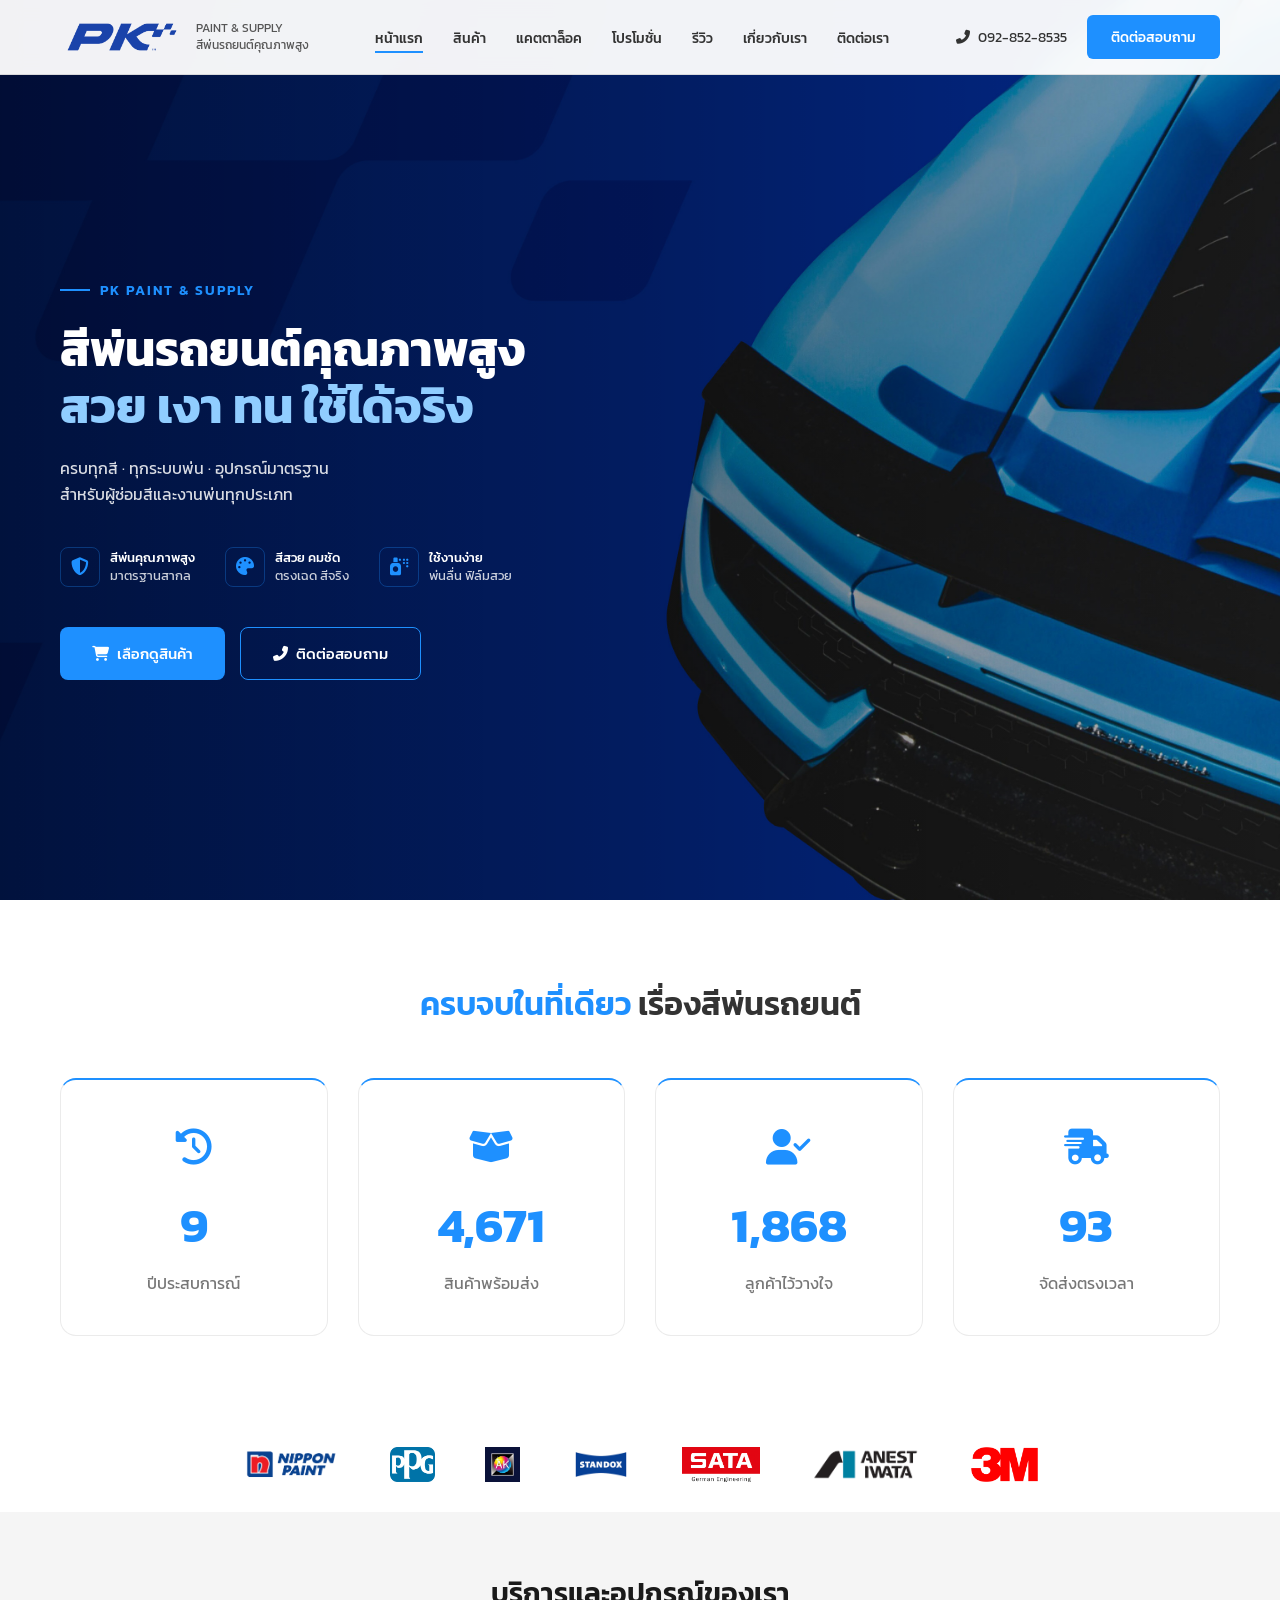
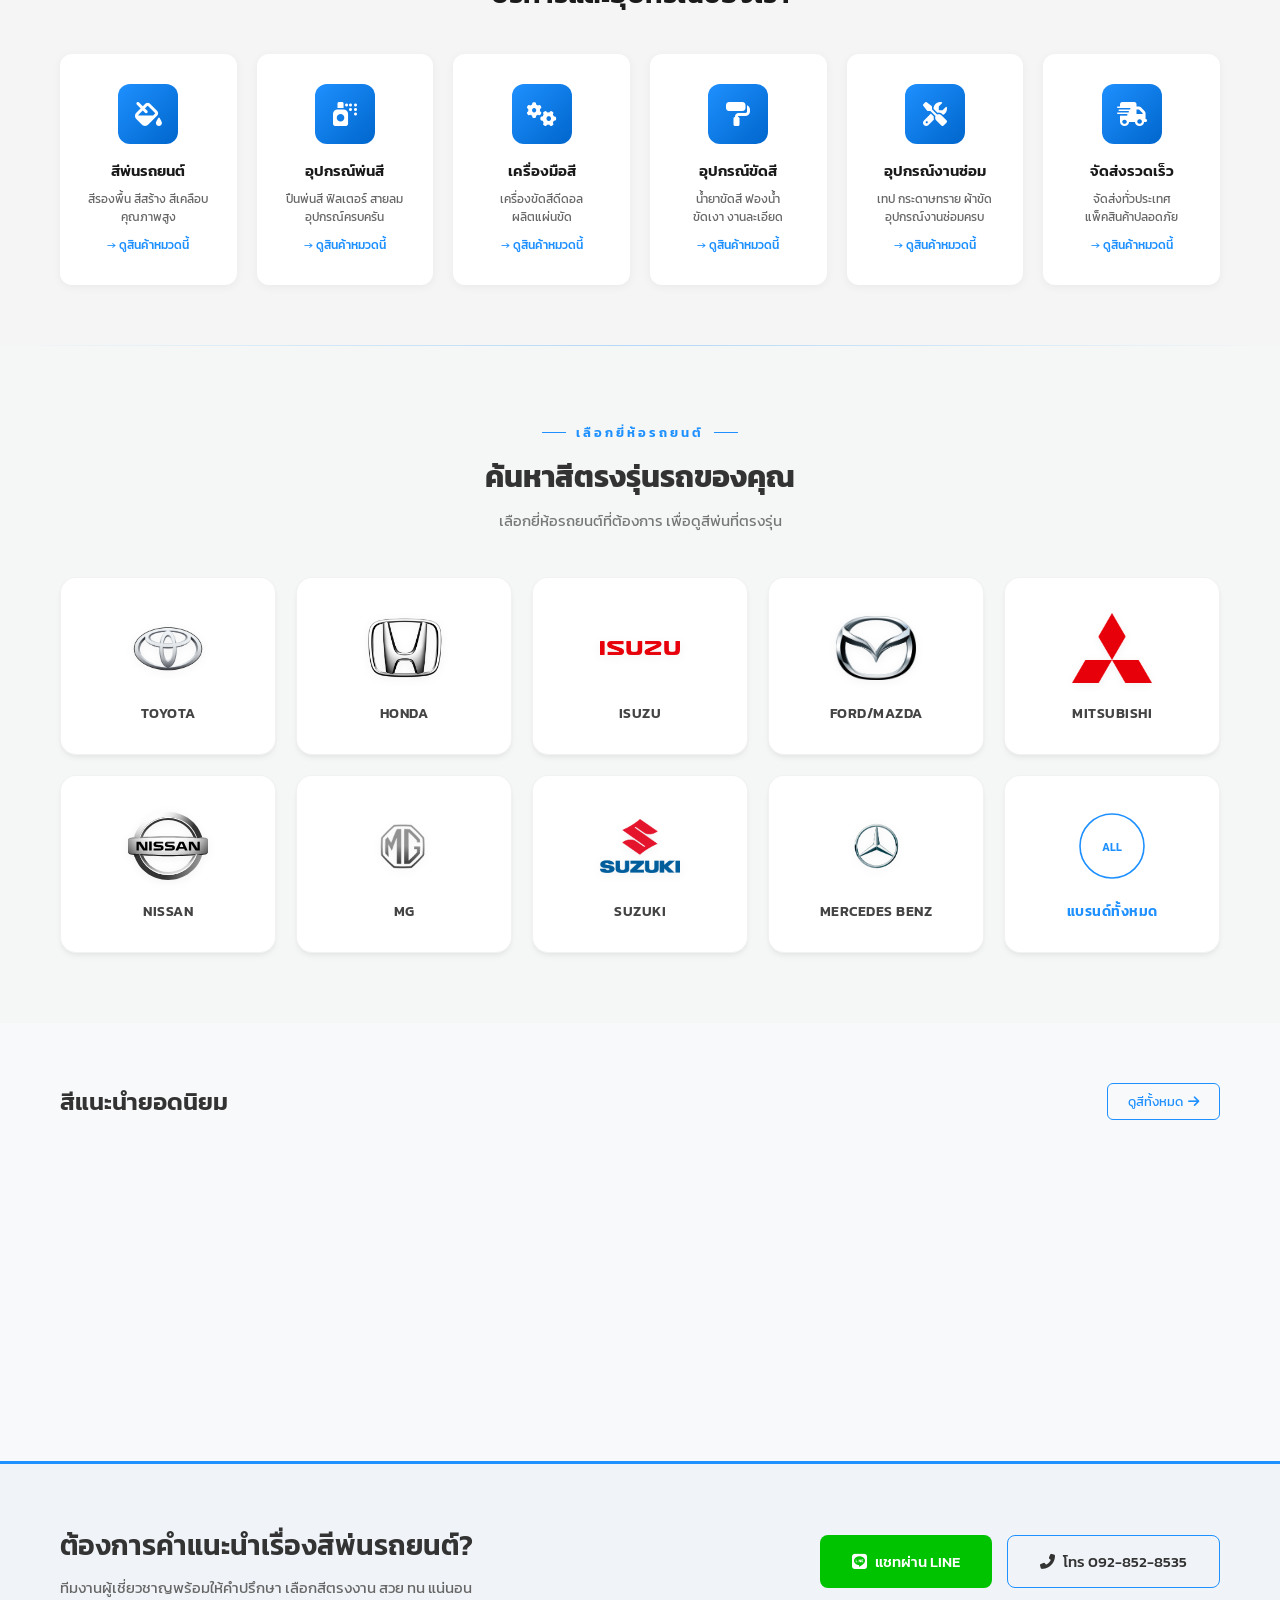
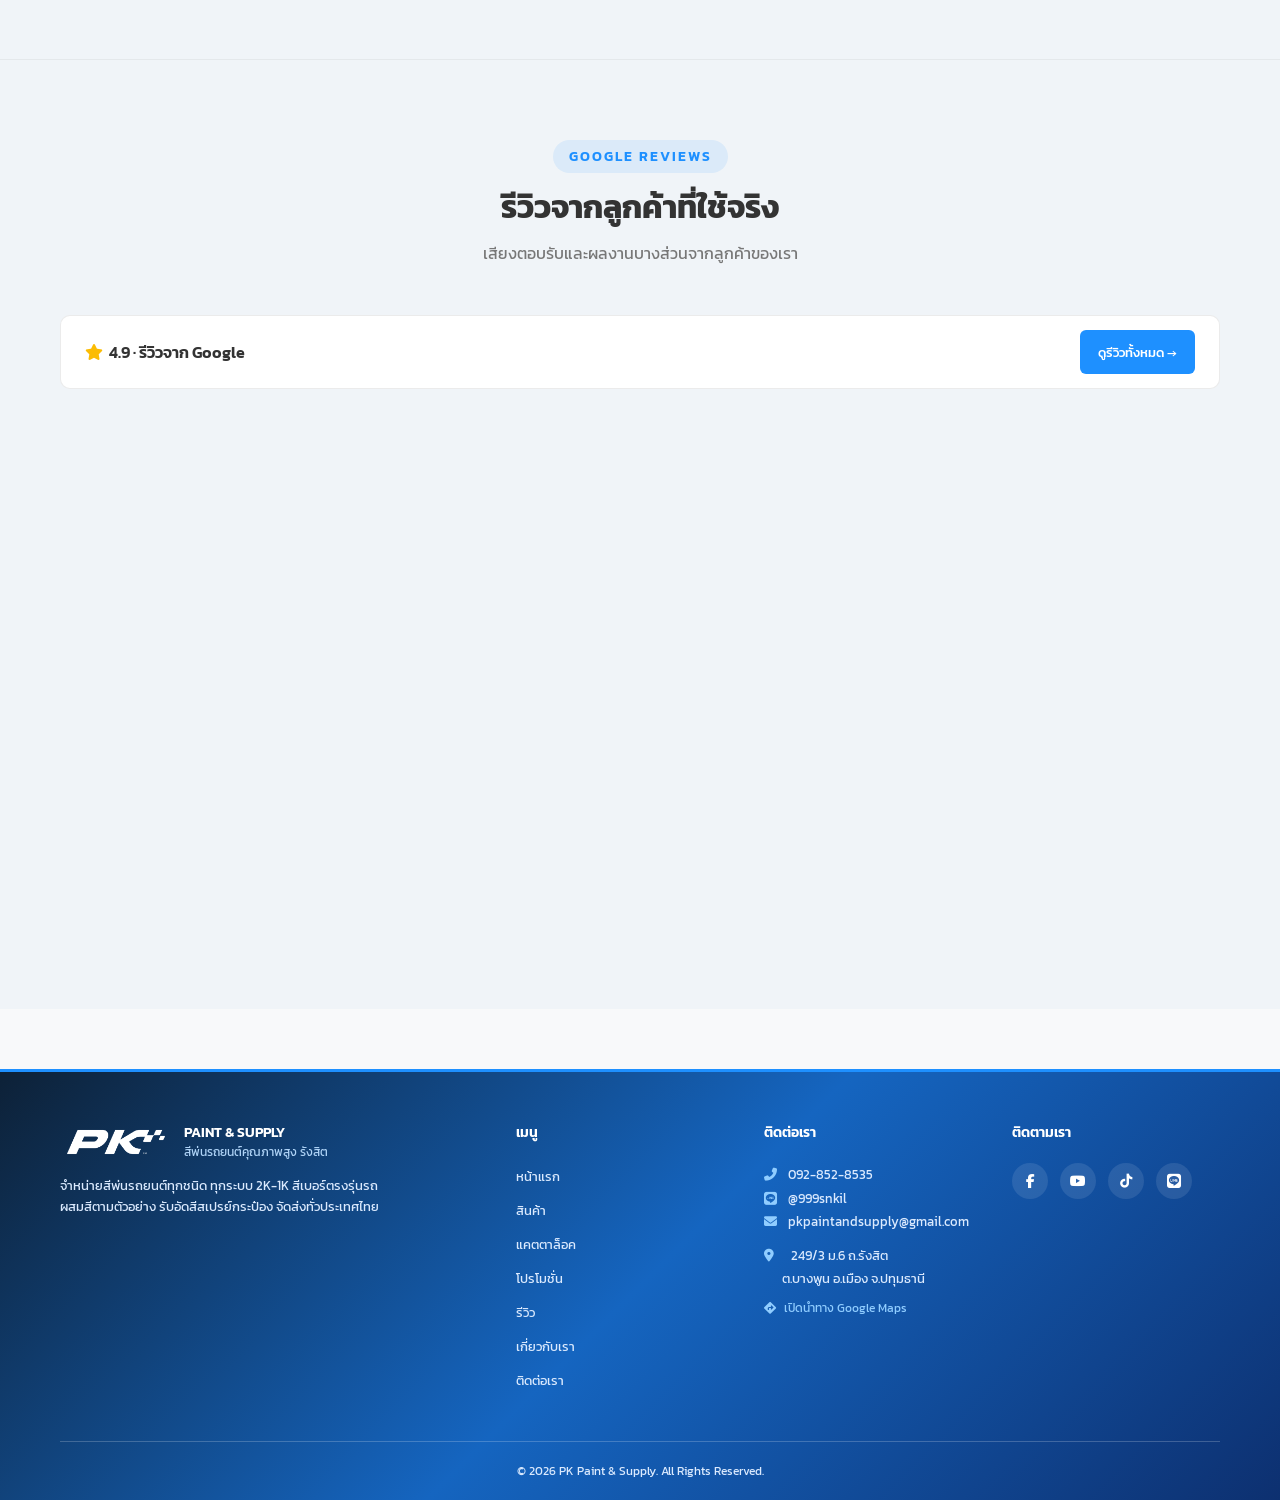
==== commit 35581f78: "Add files via upload" ====
--- a/index.html
+++ b/index.html
@@ -26,7 +26,7 @@
     <link rel="dns-prefetch" href="https://fonts.googleapis.com">
     <link rel="dns-prefetch" href="https://cdnjs.cloudflare.com">
     <link rel="dns-prefetch" href="https://cdn.jsdelivr.net">
-    <link rel="icon" type="image/jpeg" href="asset/pklogosvg.jpg">
+    <link rel="icon" type="image/png" href="asset/pklogosvg.png">
     <link rel="preload" href="asset/Cover.jpg" as="image" fetchpriority="high">
     <title>PK Paint &amp; Supply - สีพ่นรถยนต์คุณภาพสูง</title>
     <meta name="description"
--- a/css/main.css
+++ b/css/main.css
@@ -1,623 +1 @@
-@view-transition {-    navigation: auto;-}-::view-transition-old(root),-::view-transition-new(root) {-    animation-duration: 0.4s;-    animation-timing-function: cubic-bezier(0.4, 0, 0.2, 1);-}-::view-transition-new(root) {-    animation-name: fade-in;-}-::view-transition-old(root) {-    animation-name: fade-out;-}-@keyframes fade-in {-    from { opacity: 0; }-}-@keyframes fade-out {-    to { opacity: 0; }-}-:root {-    --primary: #1e90ff;-    --primary-dark: #1873cc;-    --footer-start: #0d2137;-    --footer-mid: #1565c0;-    --footer-end: #0d3070;-    --text-light: #dbeafe;-    --text-light-hover: #90cdff;-    --bg-light: #f8f9fa;-    --text-dark: #333;-    --text-muted: #777;-    --border-color: rgba(0, 0, 0, 0.1);-}-* {-    margin: 0;-    padding: 0;-    box-sizing: border-box;-}-html {-    scroll-behavior: smooth;-    -webkit-text-size-adjust: 100%;-}-body {-    font-family: 'Kanit', sans-serif;-    background-color: var(--bg-light);-    color: var(--text-dark);-    overflow-x: hidden;-    -webkit-font-smoothing: antialiased;-    -moz-osx-font-smoothing: grayscale;-}-a {-    color: inherit;-    text-decoration: none;-}-img,-svg {-    max-width: 100%;-    height: auto;-}-.navbar {-    display: flex;-    justify-content: space-between;-    align-items: center;-    padding: 15px 60px;-    background: rgba(255, 255, 255, 0.95);-    position: fixed;-    width: 100%;-    top: 0;-    z-index: 1000;-    border-bottom: 1px solid var(--border-color);-    backdrop-filter: blur(10px);-    -webkit-backdrop-filter: blur(10px);-    transition: background 0.3s, border-color 0.3s;-    view-transition-name: main-navbar;-}-.navbar.scrolled {-    background: rgba(255, 255, 255, 0.98);-    border-bottom-color: rgba(0, 0, 0, 0.15);-    box-shadow: 0 2px 20px rgba(0, 0, 0, 0.08);-}-.logo-section {-    display: flex;-    align-items: center;-    gap: 12px;-}-.logo-img {-    height: 42px;-    width: auto;-    object-fit: contain;-    view-transition-name: main-logo;-}-.logo-text {-    font-size: 12px;-    line-height: 1.4;-    color: #555;-}-.logo-link {-    text-decoration: none;-    display: inline-flex;-    align-items: center;-    cursor: pointer;-    transition: opacity 0.2s;-}-.logo-link:hover {-    opacity: 0.85;-}-.nav-links {-    display: flex;-    gap: 30px;-    list-style: none;-}-.nav-links a {-    color: var(--text-dark);-    text-decoration: none;-    font-size: 14px;-    font-weight: 500;-    transition: color 0.3s;-    position: relative;-    padding-bottom: 4px;-}-.nav-links a::after {-    content: '';-    position: absolute;-    bottom: 0;-    left: 0;-    width: 0;-    height: 2px;-    background: var(--primary);-    transition: width 0.3s ease;-}-.nav-links a:hover {-    color: var(--primary);-}-.nav-links a:hover::after {-    width: 100%;-}-.nav-links a.active {-    color: var(--text-dark);-}-.nav-links a.active::after {-    width: 100%;-}-.nav-right {-    display: flex;-    align-items: center;-    gap: 20px;-}-.phone {-    display: flex;-    align-items: center;-    gap: 8px;-    font-size: 14px;-    color: var(--text-dark);-}-.phone a {-    text-decoration: none;-    color: var(--text-dark);-    transition: color 0.3s;-}-.phone a:hover {-    color: var(--primary);-}-.btn-contact {-    background: var(--primary);-    color: #fff;-    border: none;-    padding: 10px 24px;-    border-radius: 6px;-    font-family: 'Kanit', sans-serif;-    font-size: 14px;-    font-weight: 500;-    cursor: pointer;-    transition: background 0.3s, transform 0.3s;-    white-space: nowrap;-    text-decoration: none;-    display: inline-flex;-    align-items: center;-    min-height: 44px;-}-.btn-contact:hover {-    background: var(--primary-dark);-    transform: translateY(-1px);-}-.hamburger {-    display: none;-    flex-direction: column;-    justify-content: center;-    gap: 5px;-    cursor: pointer;-    padding: 8px;-    background: none;-    border: none;-    z-index: 1100;-    min-width: 44px;-    min-height: 44px;-}-.hamburger span {-    display: block;-    width: 24px;-    height: 2px;-    background: #333;-    border-radius: 2px;-    transition: all 0.3s ease;-}-.hamburger.open span:nth-child(1) {-    transform: translateY(7px) rotate(45deg);-}-.hamburger.open span:nth-child(2) {-    opacity: 0;-}-.hamburger.open span:nth-child(3) {-    transform: translateY(-7px) rotate(-45deg);-}-.mobile-nav {-    display: none;-    position: fixed;-    top: 0;-    left: 0;-    width: 100%;-    height: 100%;-    background: rgba(255, 255, 255, 0.98);-    z-index: 999;-    flex-direction: column;-    align-items: center;-    justify-content: center;-    gap: 32px;-    opacity: 0;-    pointer-events: none;-    transition: opacity 0.3s ease;-}-.mobile-nav.open {-    opacity: 1;-    pointer-events: all;-}-.mobile-nav a {-    color: var(--text-dark);-    text-decoration: none;-    font-size: 22px;-    font-weight: 500;-    letter-spacing: 1px;-    transition: color 0.3s;-    padding: 8px 16px;-}-.mobile-nav a:hover,-.mobile-nav a.active {-    color: var(--primary);-}-.mobile-nav-contact {-    display: flex;-    flex-direction: column;-    align-items: center;-    gap: 12px;-    margin-top: 10px;-    padding-top: 20px;-    border-top: 1px solid rgba(0, 0, 0, 0.1);-    width: 240px;-}-.mobile-nav-contact a {-    font-size: 15px !important;-    color: #aaa !important;-}-.scroll-progress {-    position: fixed;-    top: 0;-    left: 0;-    height: 3px;-    z-index: 1001;-    background: linear-gradient(90deg, var(--primary), #00c8ff);-    width: 0%;-    transition: width 0.1s linear;-}-.scroll-top {-    position: fixed;-    bottom: 30px;-    right: 30px;-    z-index: 990;-    width: 44px;-    height: 44px;-    border-radius: 50%;-    background: var(--primary);-    color: #fff;-    border: none;-    cursor: pointer;-    display: flex;-    align-items: center;-    justify-content: center;-    font-size: 16px;-    box-shadow: 0 4px 16px rgba(30, 144, 255, 0.4);-    opacity: 0;-    visibility: hidden;-    transition: all 0.3s;-}-.scroll-top.visible {-    opacity: 1;-    visibility: visible;-}-.scroll-top:hover {-    background: var(--primary-dark);-    transform: translateY(-3px);-}-.footer-payment-row,-.footer-delivery-row {-    max-width: 1200px;-    margin: 0 auto 24px;-    padding: 16px 24px;-    background: #ffffff;-    border: 1px solid rgba(0, 0, 0, 0.08);-    border-radius: 10px;-    display: flex;-    align-items: center;-    gap: 16px;-    flex-wrap: wrap;-}-.footer-section-label {-    font-size: 12px;-    font-weight: 600;-    color: var(--text-muted);-    white-space: nowrap;-    min-width: 100px;-}-.payment-icons {-    display: flex;-    gap: 18px;-    flex-wrap: wrap;-    align-items: center;-}-.payment-item {-    display: flex;-    flex-direction: column;-    align-items: center;-    gap: 4px;-    color: #666;-    font-size: 11px;-}-.payment-item i {-    font-size: 20px;-    color: var(--primary);-}-.delivery-badges {-    display: flex;-    gap: 8px;-    flex-wrap: wrap;-}-.delivery-badge {-    background: #ffffff;-    color: #666;-    border: 1px solid #333;-    padding: 4px 12px;-    border-radius: 4px;-    font-size: 12px;-    font-weight: 500;-}-.footer {-    background: linear-gradient(135deg, var(--footer-start) 0%, var(--footer-mid) 50%, var(--footer-end) 100%);-    padding: 50px 60px 20px;-    border-top: 3px solid var(--primary);-    margin-top: 60px;-    view-transition-name: main-footer;-}-.footer-content {-    display: grid;-    grid-template-columns: 2fr 1fr 1fr 1fr;-    gap: 40px;-    margin-bottom: 40px;-}-.footer-logo {-    display: flex;-    align-items: center;-    gap: 12px;-    margin-bottom: 15px;-}-.footer-logo-img {-    height: 38px;-    width: auto;-    object-fit: contain;-    filter: brightness(0) invert(1);-}-.footer-desc {-    color: var(--text-light);-    font-size: 13px;-    line-height: 1.6;-}-.footer-title {-    font-size: 14px;-    font-weight: 600;-    margin-bottom: 20px;-    color: #fff;-}-.footer-links {-    list-style: none;-}-.footer-links li {-    margin-bottom: 10px;-}-.footer-links a {-    color: var(--text-light);-    text-decoration: none;-    font-size: 13px;-    transition: color 0.3s;-}-.footer-links a:hover {-    color: var(--text-light-hover);-}-.footer-contact {-    color: var(--text-light);-    font-size: 13px;-    line-height: 1.8;-}-.footer-contact i {-    color: var(--text-light-hover);-    margin-right: 8px;-    width: 16px;-}-.footer-contact a {-    color: var(--text-light);-    text-decoration: none;-    transition: color 0.3s;-}-.footer-contact a:hover {-    color: var(--text-light-hover);-}-.footer-social {-    display: flex;-    gap: 12px;-    margin-top: 15px;-}-.footer-social a {-    width: 36px;-    height: 36px;-    background: rgba(255, 255, 255, 0.1);-    border-radius: 50%;-    display: flex;-    align-items: center;-    justify-content: center;-    color: #fff;-    font-size: 14px;-    transition: all 0.3s;-    text-decoration: none;-}-.footer-social a:hover {-    background: rgba(255, 255, 255, 0.25);-    color: #fff;-}-.footer-bottom {-    border-top: 1px solid rgba(255, 255, 255, 0.2);-    padding-top: 20px;-    text-align: center;-    color: var(--text-light);-    font-size: 12px;-}-@media (max-width: 1024px) {-    .navbar {-        padding: 15px 30px;-    }-    .footer {-        padding: 50px 30px 20px;-    }-    .footer-content {-        grid-template-columns: 1fr 1fr;-        gap: 30px;-    }-}-@media (max-width: 768px) {-    .navbar {-        padding: 12px 16px;-    }-    .nav-links,-    .phone,-    .btn-contact {-        display: none;-    }-    .hamburger {-        display: flex;-    }-    .mobile-nav {-        display: flex;-    }-    .logo-text {-        font-size: 10px;-    }-    .footer {-        padding: 40px 20px 20px;-        margin-top: 40px;-    }-    .footer-content {-        grid-template-columns: 1fr;-        gap: 24px;-    }-    .footer-col {-        text-align: center;-    }-    .footer-logo {-        justify-content: center;-    }-    .footer-contact div {-        justify-content: center;-        display: flex;-        align-items: center;-    }-    .footer-social {-        justify-content: center;-    }-}-@media (max-width: 480px) {-    .navbar {-        padding: 10px 12px;-    }-    .logo-text {-        display: none;-    }-    .mobile-nav a {-        font-size: 18px;-    }-    .footer {-        padding: 30px 14px 12px;-    }-    .footer-title {-        font-size: 13px;-    }-    .footer-links a {-        font-size: 12px;-    }-    .footer-contact {-        font-size: 12px;-    }-    .footer-bottom {-        font-size: 11px;-    }-}-.breadcrumb {-    font-size: 13px;-    color: #777;-    margin-bottom: 20px;-    display: flex;-    align-items: center;-    gap: 8px;-}-.breadcrumb a {-    color: var(--primary);-    text-decoration: none;-    transition: color 0.3s;-}-.breadcrumb a:hover {-    color: var(--text-dark);-}-.breadcrumb-wrap {-    padding: 110px 60px 20px;-    max-width: 1400px;-    margin: 0 auto;-}-.page-title {-    font-size: 36px;-    font-weight: 600;-    margin-bottom: 30px;-    text-align: center;-}-@media (max-width: 768px) {-    .breadcrumb-wrap {-        padding: 95px 20px 10px;-    }-    .page-title {-        font-size: 28px;-    }-}-.search-wrap {-    position: relative;-    margin-bottom: 24px;-    max-width: 800px;-    margin-left: auto;-    margin-right: auto;-}-.search-input {-    width: 100%;-    padding: 14px 50px 14px 20px;-    border: 1.5px solid #e0e0e0;-    border-radius: 12px;-    font-family: 'Kanit', sans-serif;-    font-size: 15px;-    color: #333;-    background: #fff;-    outline: none;-    transition: border-color 0.25s, box-shadow 0.25s;-    box-shadow: 0 2px 8px rgba(0, 0, 0, 0.04);-}-.search-input:focus {-    border-color: var(--primary);-    box-shadow: 0 4px 16px rgba(30, 144, 255, 0.12);-}-.search-input::placeholder {-    color: #aaa;-}-.search-icon {-    position: absolute;-    right: 20px;-    top: 50%;-    transform: translateY(-50%);-    color: #aaa;-    font-size: 16px;-    pointer-events: none;-}-.search-clear {-    position: absolute;-    right: 50px;-    top: 50%;-    transform: translateY(-50%);-    color: #aaa;-    font-size: 14px;-    cursor: pointer;-    background: none;-    border: none;-    padding: 4px;-    display: none;-    line-height: 1;-}-.search-clear:hover {-    color: #ff4757;-}-@media (max-width: 768px) {-    .search-input {-        padding: 12px 45px 12px 16px;-        font-size: 14px;-    }-}+@view-transition {    navigation: auto;}::view-transition-old(root),::view-transition-new(root) {    animation-duration: 0.4s;    animation-timing-function: cubic-bezier(0.4, 0, 0.2, 1);}::view-transition-new(root) {    animation-name: fade-in;}::view-transition-old(root) {    animation-name: fade-out;}@keyframes fade-in {    from { opacity: 0; }}@keyframes fade-out {    to { opacity: 0; }}:root {    --primary: #1e90ff;    --primary-dark: #1873cc;    --footer-start: #0d2137;    --footer-mid: #1565c0;    --footer-end: #0d3070;    --text-light: #dbeafe;    --text-light-hover: #90cdff;    --bg-light: #f8f9fa;    --text-dark: #333;    --text-muted: #777;    --border-color: rgba(0, 0, 0, 0.1);}* {    margin: 0;    padding: 0;    box-sizing: border-box;}html {    scroll-behavior: smooth;    -webkit-text-size-adjust: 100%;}body {    font-family: 'Kanit', sans-serif;    background-color: var(--bg-light);    color: var(--text-dark);    overflow-x: hidden;    -webkit-font-smoothing: antialiased;    -moz-osx-font-smoothing: grayscale;}a {    color: inherit;    text-decoration: none;}img,svg {    max-width: 100%;    height: auto;}.navbar {    display: flex;    justify-content: space-between;    align-items: center;    padding: 15px 60px;    background: rgba(255, 255, 255, 0.95);    position: fixed;    width: 100%;    top: 0;    z-index: 1000;    border-bottom: 1px solid var(--border-color);    backdrop-filter: blur(10px);    -webkit-backdrop-filter: blur(10px);    transition: background 0.3s, border-color 0.3s;    view-transition-name: main-navbar;}.navbar.scrolled {    background: rgba(255, 255, 255, 0.98);    border-bottom-color: rgba(0, 0, 0, 0.15);    box-shadow: 0 2px 20px rgba(0, 0, 0, 0.08);}.logo-section {    display: flex;    align-items: center;    gap: 12px;}.logo-img {    height: 42px;    width: auto;    object-fit: contain;    view-transition-name: main-logo;}.logo-text {    font-size: 12px;    line-height: 1.4;    color: #555;}.logo-link {    text-decoration: none;    display: inline-flex;    align-items: center;    cursor: pointer;    transition: opacity 0.2s;}.logo-link:hover {    opacity: 0.85;}.nav-links {    display: flex;    gap: 30px;    list-style: none;}.nav-links a {    color: var(--text-dark);    text-decoration: none;    font-size: 14px;    font-weight: 500;    transition: color 0.3s;    position: relative;    padding-bottom: 4px;}.nav-links a::after {    content: '';    position: absolute;    bottom: 0;    left: 0;    width: 0;    height: 2px;    background: var(--primary);    transition: width 0.3s ease;}.nav-links a:hover {    color: var(--primary);}.nav-links a:hover::after {    width: 100%;}.nav-links a.active {    color: var(--text-dark);}.nav-links a.active::after {    width: 100%;}.nav-right {    display: flex;    align-items: center;    gap: 20px;}.phone {    display: flex;    align-items: center;    gap: 8px;    font-size: 14px;    color: var(--text-dark);}.phone a {    text-decoration: none;    color: var(--text-dark);    transition: color 0.3s;}.phone a:hover {    color: var(--primary);}.btn-contact {    background: var(--primary);    color: #fff;    border: none;    padding: 10px 24px;    border-radius: 6px;    font-family: 'Kanit', sans-serif;    font-size: 14px;    font-weight: 500;    cursor: pointer;    transition: background 0.3s, transform 0.3s;    white-space: nowrap;    text-decoration: none;    display: inline-flex;    align-items: center;    min-height: 44px;}.btn-contact:hover {    background: var(--primary-dark);    transform: translateY(-1px);}.hamburger {    display: none;    flex-direction: column;    justify-content: center;    gap: 5px;    cursor: pointer;    padding: 8px;    background: none;    border: none;    z-index: 1100;    min-width: 44px;    min-height: 44px;}.hamburger span {    display: block;    width: 24px;    height: 2px;    background: #333;    border-radius: 2px;    transition: all 0.3s ease;}.hamburger.open span:nth-child(1) {    transform: translateY(7px) rotate(45deg);}.hamburger.open span:nth-child(2) {    opacity: 0;}.hamburger.open span:nth-child(3) {    transform: translateY(-7px) rotate(-45deg);}.mobile-nav {    display: none;    position: fixed;    top: 0;    left: 0;    width: 100%;    height: 100%;    background: rgba(255, 255, 255, 0.98);    z-index: 999;    flex-direction: column;    align-items: center;    justify-content: center;    gap: 32px;    opacity: 0;    pointer-events: none;    transition: opacity 0.3s ease;}.mobile-nav.open {    opacity: 1;    pointer-events: all;}.mobile-nav a {    color: var(--text-dark);    text-decoration: none;    font-size: 22px;    font-weight: 500;    letter-spacing: 1px;    transition: color 0.3s;    padding: 8px 16px;}.mobile-nav a:hover,.mobile-nav a.active {    color: var(--primary);}.mobile-nav-contact {    display: flex;    flex-direction: column;    align-items: center;    gap: 12px;    margin-top: 10px;    padding-top: 20px;    border-top: 1px solid rgba(0, 0, 0, 0.1);    width: 240px;}.mobile-nav-contact a {    font-size: 15px !important;    color: #aaa !important;}.scroll-progress {    position: fixed;    top: 0;    left: 0;    height: 3px;    z-index: 1001;    background: linear-gradient(90deg, var(--primary), #00c8ff);    width: 0%;    transition: width 0.1s linear;}.scroll-top {    position: fixed;    bottom: 30px;    right: 30px;    z-index: 990;    width: 44px;    height: 44px;    border-radius: 50%;    background: var(--primary);    color: #fff;    border: none;    cursor: pointer;    display: flex;    align-items: center;    justify-content: center;    font-size: 16px;    box-shadow: 0 4px 16px rgba(30, 144, 255, 0.4);    opacity: 0;    visibility: hidden;    transition: all 0.3s;}.scroll-top.visible {    opacity: 1;    visibility: visible;}.scroll-top:hover {    background: var(--primary-dark);    transform: translateY(-3px);}.footer-payment-row,.footer-delivery-row {    max-width: 1200px;    margin: 0 auto 24px;    padding: 16px 24px;    background: #ffffff;    border: 1px solid rgba(0, 0, 0, 0.08);    border-radius: 10px;    display: flex;    align-items: center;    gap: 16px;    flex-wrap: wrap;}.footer-section-label {    font-size: 12px;    font-weight: 600;    color: var(--text-muted);    white-space: nowrap;    min-width: 100px;}.payment-icons {    display: flex;    gap: 18px;    flex-wrap: wrap;    align-items: center;}.payment-item {    display: flex;    flex-direction: column;    align-items: center;    gap: 4px;    color: #666;    font-size: 11px;}.payment-item i {    font-size: 20px;    color: var(--primary);}.delivery-badges {    display: flex;    gap: 8px;    flex-wrap: wrap;}.delivery-badge {    background: #ffffff;    color: #666;    border: 1px solid #333;    padding: 4px 12px;    border-radius: 4px;    font-size: 12px;    font-weight: 500;}.footer {    background: linear-gradient(135deg, var(--footer-start) 0%, var(--footer-mid) 50%, var(--footer-end) 100%);    padding: 50px 60px 20px;    border-top: 3px solid var(--primary);    margin-top: 60px;    view-transition-name: main-footer;}.footer-content {    display: grid;    grid-template-columns: 2fr 1fr 1fr 1fr;    gap: 40px;    margin-bottom: 40px;}.footer-logo {    display: flex;    align-items: center;    gap: 12px;    margin-bottom: 15px;}.footer-logo-img {    height: 38px;    width: auto;    object-fit: contain;    filter: brightness(0) invert(1);}.footer-desc {    color: var(--text-light);    font-size: 13px;    line-height: 1.6;}.footer-title {    font-size: 14px;    font-weight: 600;    margin-bottom: 20px;    color: #fff;}.footer-links {    list-style: none;}.footer-links li {    margin-bottom: 10px;}.footer-links a {    color: var(--text-light);    text-decoration: none;    font-size: 13px;    transition: color 0.3s;}.footer-links a:hover {    color: var(--text-light-hover);}.footer-contact {    color: var(--text-light);    font-size: 13px;    line-height: 1.8;}.footer-contact i {    color: var(--text-light-hover);    margin-right: 8px;    width: 16px;}.footer-contact a {    color: var(--text-light);    text-decoration: none;    transition: color 0.3s;}.footer-contact a:hover {    color: var(--text-light-hover);}.footer-social {    display: flex;    gap: 12px;    margin-top: 15px;}.footer-social a {    width: 36px;    height: 36px;    background: rgba(255, 255, 255, 0.1);    border-radius: 50%;    display: flex;    align-items: center;    justify-content: center;    color: #fff;    font-size: 14px;    transition: all 0.3s;    text-decoration: none;}.footer-social a:hover {    background: rgba(255, 255, 255, 0.25);    color: #fff;}.footer-bottom {    border-top: 1px solid rgba(255, 255, 255, 0.2);    padding-top: 20px;    text-align: center;    color: var(--text-light);    font-size: 12px;}@media (max-width: 1024px) {    .navbar {        padding: 15px 30px;    }    .footer {        padding: 50px 30px 20px;    }    .footer-content {        grid-template-columns: 1fr 1fr;        gap: 30px;    }}@media (max-width: 768px) {    .navbar {        padding: 12px 16px;    }    .nav-links,    .phone,    .btn-contact {        display: none;    }    .hamburger {        display: flex;    }    .mobile-nav {        display: flex;    }    .logo-text {        font-size: 10px;    }    .footer {        padding: 40px 20px 20px;        margin-top: 40px;    }    .footer-content {        grid-template-columns: 1fr;        gap: 24px;    }    footer, footer *, footer p, footer h2, footer h3, footer h4, footer ul, footer li, footer a, footer .footer-col, footer .footer-section, .footer-bottom { text-align: left !important; } .footer-col { padding-left: 1.25rem; } .footer-logo { justify-content: flex-start; } .footer-contact div { justify-content: flex-start; display: flex; align-items: center; } .footer-social { justify-content: center; padding-left: 0; }}@media (max-width: 480px) {    .navbar {        padding: 10px 12px;    }    .logo-text {        display: none;    }    .mobile-nav a {        font-size: 18px;    }    .footer {        padding: 30px 14px 12px;    }    .footer-title {        font-size: 13px;    }    .footer-links a {        font-size: 12px;    }    .footer-contact {        font-size: 12px;    }    .footer-bottom {        font-size: 11px;    }}.breadcrumb {    font-size: 13px;    color: #777;    margin-bottom: 20px;    display: flex;    align-items: center;    gap: 8px;}.breadcrumb a {    color: var(--primary);    text-decoration: none;    transition: color 0.3s;}.breadcrumb a:hover {    color: var(--text-dark);}.breadcrumb-wrap {    padding: 110px 60px 20px;    max-width: 1400px;    margin: 0 auto;}.page-title {    font-size: 36px;    font-weight: 600;    margin-bottom: 30px;    text-align: center;}@media (max-width: 768px) {    .breadcrumb-wrap {        padding: 95px 20px 10px;    }    .page-title {        font-size: 28px;    }}.search-wrap {    position: relative;    margin-bottom: 24px;    max-width: 800px;    margin-left: auto;    margin-right: auto;}.search-input {    width: 100%;    padding: 14px 50px 14px 20px;    border: 1.5px solid #e0e0e0;    border-radius: 12px;    font-family: 'Kanit', sans-serif;    font-size: 15px;    color: #333;    background: #fff;    outline: none;    transition: border-color 0.25s, box-shadow 0.25s;    box-shadow: 0 2px 8px rgba(0, 0, 0, 0.04);}.search-input:focus {    border-color: var(--primary);    box-shadow: 0 4px 16px rgba(30, 144, 255, 0.12);}.search-input::placeholder {    color: #aaa;}.search-icon {    position: absolute;    right: 20px;    top: 50%;    transform: translateY(-50%);    color: #aaa;    font-size: 16px;    pointer-events: none;}.search-clear {    position: absolute;    right: 50px;    top: 50%;    transform: translateY(-50%);    color: #aaa;    font-size: 14px;    cursor: pointer;    background: none;    border: none;    padding: 4px;    display: none;    line-height: 1;}.search-clear:hover {    color: #ff4757;}@media (max-width: 768px) {    .search-input {        padding: 12px 45px 12px 16px;        font-size: 14px;    }}
--- a/css/index.css
+++ b/css/index.css
@@ -13,7 +13,7 @@
             align-items: center;             justify-content: flex-start;             padding: 120px 60px 60px;-            background: transparent url('../asset/Cover.jpg') no-repeat center center / cover;+            background: #050a10 url('../asset/Cover.jpg') no-repeat center center / cover;             position: relative;             overflow: hidden;             gap: 40px;
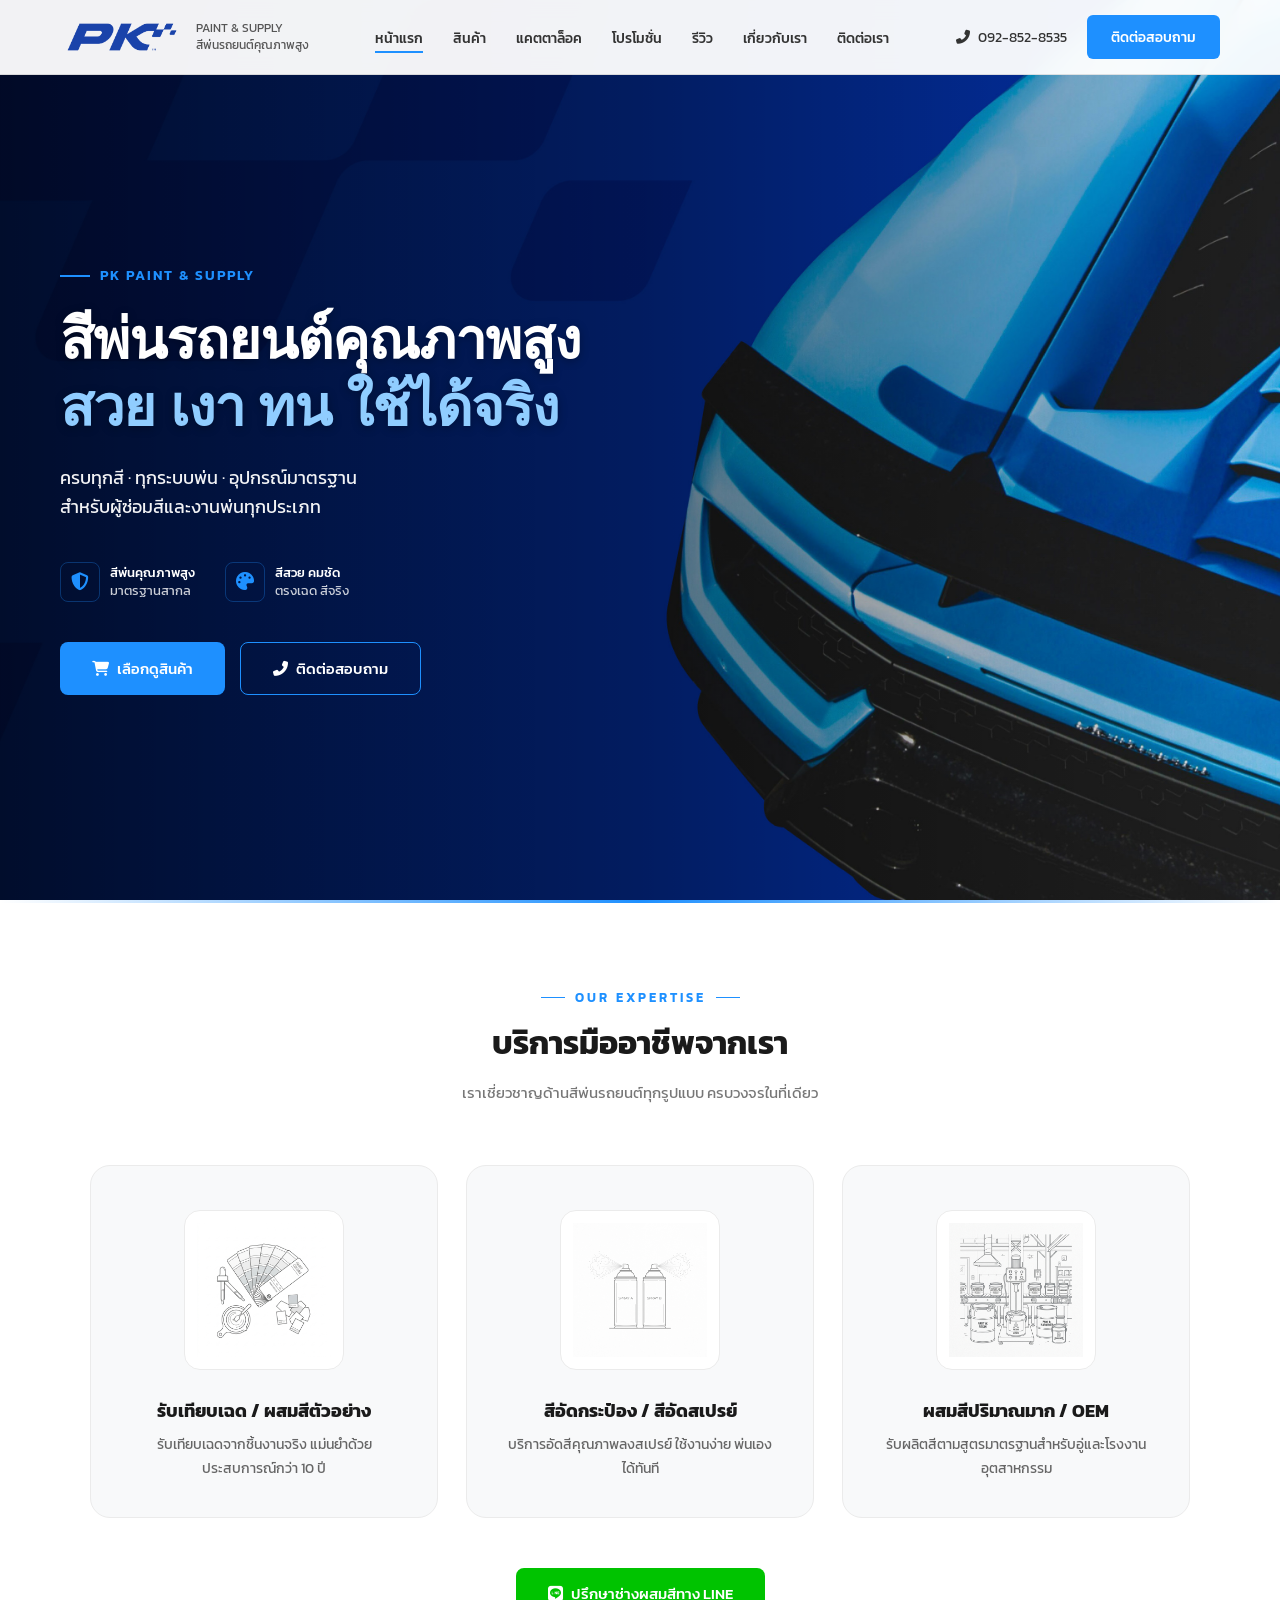
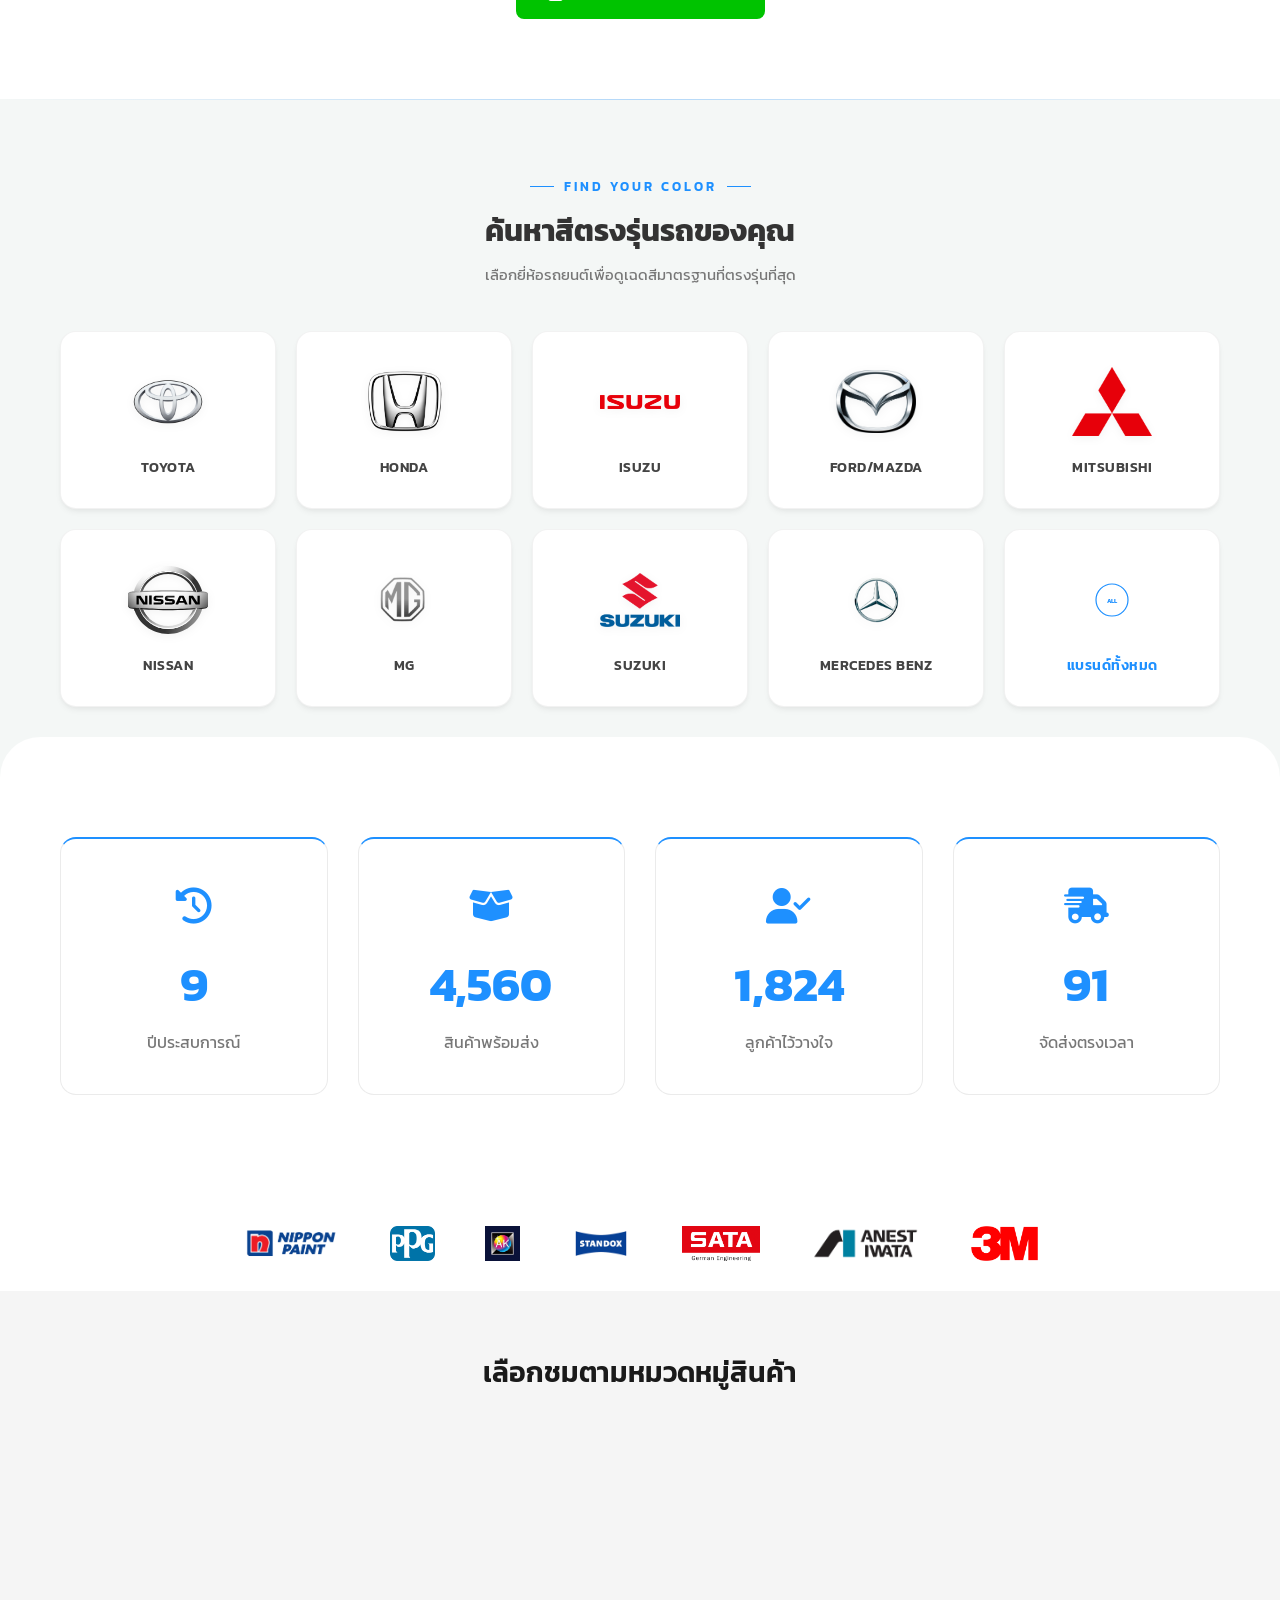
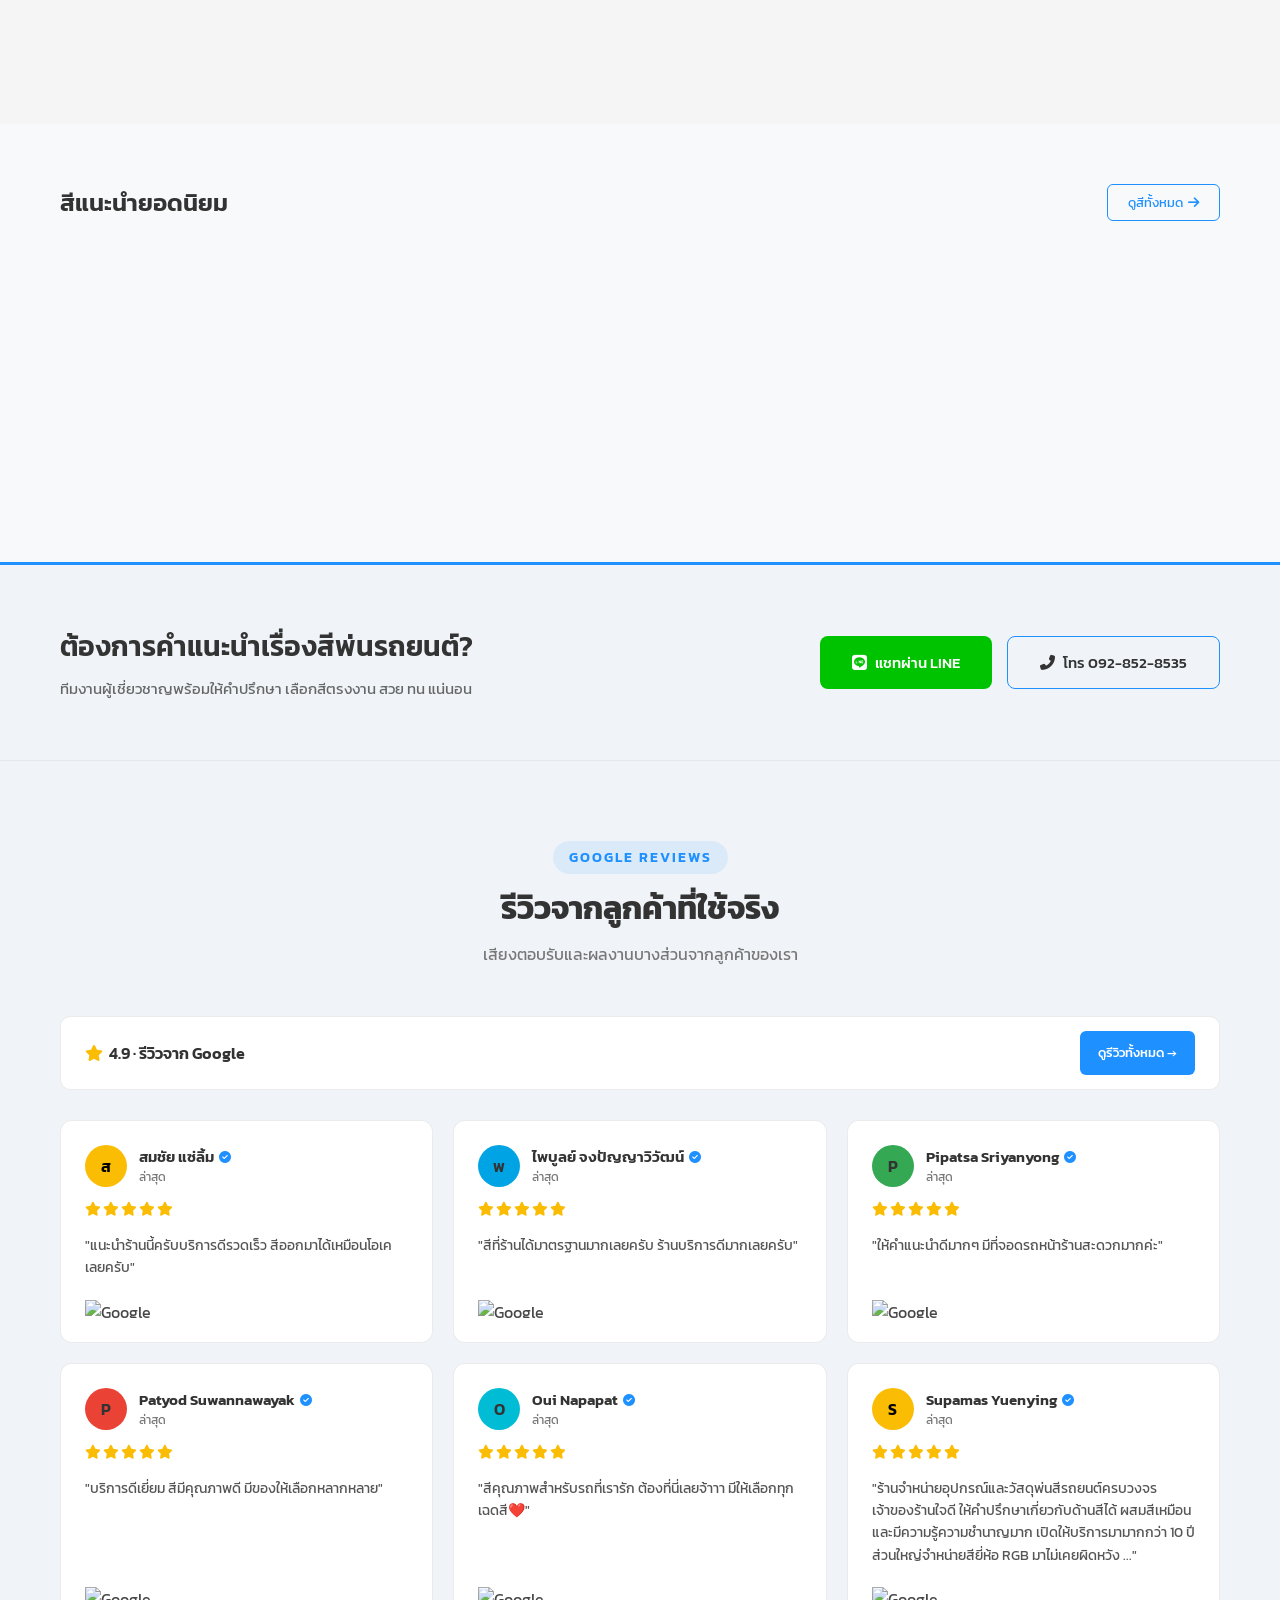
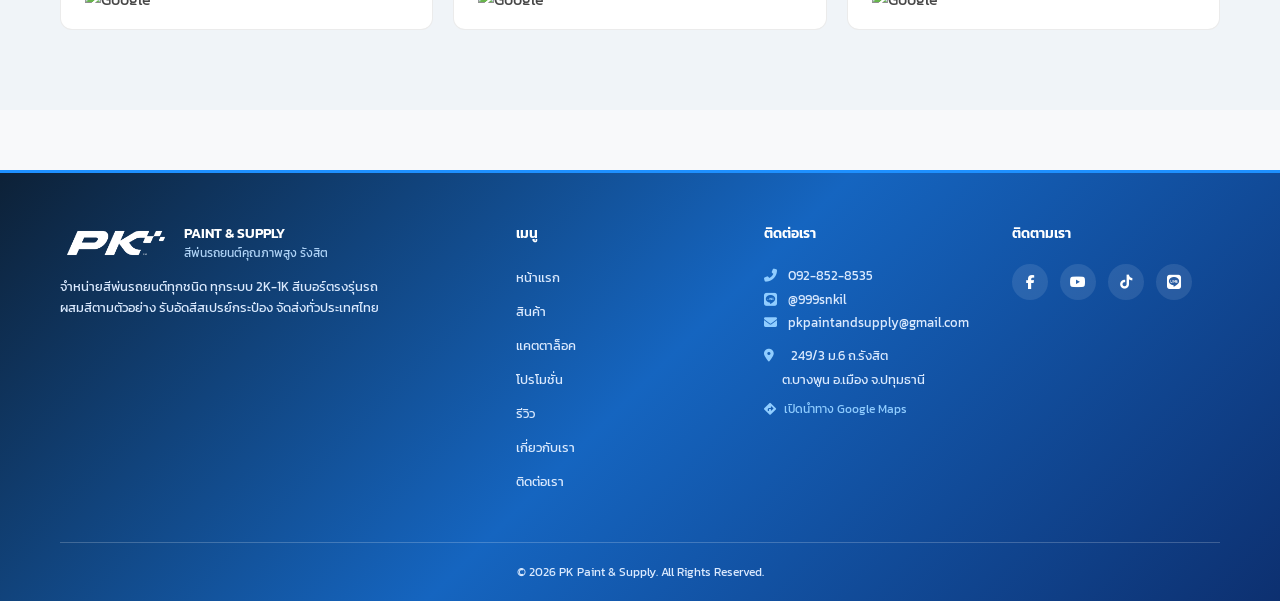
==== commit ff3be8e1: "Add files via upload" ====
--- a/index.html
+++ b/index.html
@@ -106,10 +106,6 @@
                     <div class="feature-icon"><i class="fas fa-palette"></i></div>
                     <div class="feature-text"><strong>สีสวย คมชัด</strong>ตรงเฉด สีจริง</div>
                 </div>
-                <div class="feature">
-                    <div class="feature-icon"><i class="fas fa-spray-can"></i></div>
-                    <div class="feature-text"><strong>ใช้งานง่าย</strong>พ่นลื่น ฟิล์มสวย</div>
-                </div>
             </div>
             <div class="hero-buttons">
                 <a class="btn-primary" href="products.html">
@@ -121,8 +117,104 @@
             </div>
         </div>
     </section>
+
+    <!-- 1. CORE SERVICES (WHAT WE DO) -->
+    <section class="shop-services-section">
+        <div class="shop-services-header">
+            <div class="shop-services-label">OUR EXPERTISE</div>
+            <h2 class="shop-services-title">บริการมืออาชีพจากเรา</h2>
+            <p class="shop-services-subtitle">เราเชี่ยวชาญด้านสีพ่นรถยนต์ทุกรูปแบบ ครบวงจรในที่เดียว</p>
+        </div>
+        <div class="shop-services-grid">
+            <div class="shop-service-card">
+                <div class="shop-service-img-wrap">
+                    <img src="asset/service_color_match.png" alt="รับเทียบเฉด ผสมสีตัวอย่าง" class="shop-service-img" loading="lazy">
+                </div>
+                <div class="shop-service-body">
+                    <h3 class="shop-service-title">รับเทียบเฉด / ผสมสีตัวอย่าง</h3>
+                    <p class="shop-service-desc">รับเทียบเฉดจากชิ้นงานจริง แม่นยำด้วยประสบการณ์กว่า 10 ปี</p>
+                </div>
+            </div>
+            <div class="shop-service-card">
+                <div class="shop-service-img-wrap">
+                    <img src="asset/service_spray_can.png" alt="สีอัดกระป๋อง สีอัดสเปรย์" class="shop-service-img" loading="lazy">
+                </div>
+                <div class="shop-service-body">
+                    <h3 class="shop-service-title">สีอัดกระป๋อง / สีอัดสเปรย์</h3>
+                    <p class="shop-service-desc">บริการอัดสีคุณภาพลงสเปรย์ ใช้งานง่าย พ่นเองได้ทันที</p>
+                </div>
+            </div>
+            <div class="shop-service-card">
+                <div class="shop-service-img-wrap">
+                    <img src="asset/service_bulk_oem.png" alt="ผสมสีปริมาณมาก OEM" class="shop-service-img" loading="lazy">
+                </div>
+                <div class="shop-service-body">
+                    <h3 class="shop-service-title">ผสมสีปริมาณมาก / OEM</h3>
+                    <p class="shop-service-desc">รับผลิตสีตามสูตรมาตรฐานสำหรับอู่และโรงงานอุตสาหกรรม</p>
+                </div>
+            </div>
+        </div>
+        <div class="shop-services-cta">
+            <a href="https://line.me/R/ti/p/@999snkil" target="_blank" class="btn-line"><i class="fab fa-line"></i> ปรึกษาช่างผสมสีทาง LINE</a>
+        </div>
+    </section>
+
+    <!-- 2. QUICK NAVIGATION (CAR BRANDS) -->
+    <section class="car-brands">
+        <div class="car-brands-label">FIND YOUR COLOR</div>
+        <h2 class="car-brands-title">ค้นหาสีตรงรุ่นรถของคุณ</h2>
+        <p class="car-brands-subtitle">เลือกยี่ห้อรถยนต์เพื่อดูเฉดสีมาตรฐานที่ตรงรุ่นที่สุด</p>
+        <div class="car-brands-grid">
+            <a href="catalog.html?brand=toyota" class="car-brand-card">
+                <div class="car-brand-logo-wrap"><img src="asset/Toyota-Symbol.png" alt="TOYOTA" loading="lazy"></div>
+                <span class="car-brand-name">TOYOTA</span>
+            </a>
+            <a href="catalog.html?brand=honda" class="car-brand-card">
+                <div class="car-brand-logo-wrap"><img src="asset/honda-logo.png" alt="HONDA" loading="lazy"></div>
+                <span class="car-brand-name">HONDA</span>
+            </a>
+            <a href="catalog.html?brand=isuzu" class="car-brand-card">
+                <div class="car-brand-logo-wrap"><img src="asset/Isuzu.svg.png" alt="ISUZU" loading="lazy"></div>
+                <span class="car-brand-name">ISUZU</span>
+            </a>
+            <a href="catalog.html?brand=ford-mazda" class="car-brand-card">
+                <div class="car-brand-logo-wrap"><img src="asset/mazda_PNG86.png" alt="FORD/MAZDA" loading="lazy"></div>
+                <span class="car-brand-name">FORD/MAZDA</span>
+            </a>
+            <a href="catalog.html?brand=mitsubishi" class="car-brand-card">
+                <div class="car-brand-logo-wrap"><img src="asset/Mitsubishi_logo.svg.png" alt="MITSUBISHI" loading="lazy"></div>
+                <span class="car-brand-name">MITSUBISHI</span>
+            </a>
+            <a href="catalog.html?brand=nissan" class="car-brand-card">
+                <div class="car-brand-logo-wrap"><img src="asset/nissan-6.svg" alt="NISSAN" loading="lazy"></div>
+                <span class="car-brand-name">NISSAN</span>
+            </a>
+            <a href="catalog.html?brand=mg" class="car-brand-card">
+                <div class="car-brand-logo-wrap"><img src="asset/MG-Logo.png" alt="MG" loading="lazy"></div>
+                <span class="car-brand-name">MG</span>
+            </a>
+            <a href="catalog.html?brand=suzuki" class="car-brand-card">
+                <div class="car-brand-logo-wrap"><img src="asset/Suzuki_Motor_Corporation_logo.svg.png" alt="SUZUKI" loading="lazy"></div>
+                <span class="car-brand-name">SUZUKI</span>
+            </a>
+            <a href="catalog.html?brand=mercedes-benz" class="car-brand-card">
+                <div class="car-brand-logo-wrap"><img src="asset/Mercedes-Benz-Logo.png" alt="MERCEDES BENZ" loading="lazy"></div>
+                <span class="car-brand-name">MERCEDES BENZ</span>
+            </a>
+            <a href="catalog.html" class="car-brand-card">
+                <div class="car-brand-logo-wrap">
+                    <svg viewBox="0 0 100 100" fill="none" xmlns="http://www.w3.org/2000/svg" style="width: 40px;">
+                        <circle cx="50" cy="50" r="40" stroke="#1e90ff" stroke-width="3" />
+                        <text x="50" y="58" text-anchor="middle" fill="#1e90ff" font-family="Kanit, sans-serif" font-size="16" font-weight="700">ALL</text>
+                    </svg>
+                </div>
+                <span class="car-brand-name" style="color:#1e90ff;">แบรนด์ทั้งหมด</span>
+            </a>
+        </div>
+    </section>
+
+    <!-- 3. TRUST & PROOF -->
     <section class="stats-section">
-        <h2 class="stats-title"><span>ครบจบในที่เดียว</span> เรื่องสีพ่นรถยนต์</h2>
         <div class="stats-grid">
             <div class="stat-card">
                 <div class="stat-icon"><i class="fas fa-clock-rotate-left"></i></div>
@@ -156,7 +248,7 @@
         <img src="asset/3M_wordmark.svg.png" alt="3M" class="brand-logo" loading="lazy" decoding="async">
     </section>
     <section class="services">
-        <h2 class="services-title">บริการและอุปกรณ์ของเรา</h2>
+        <h2 class="services-title">เลือกชมตามหมวดหมู่สินค้า</h2>
         <div class="services-grid">
             <div class="service-card">
                 <div class="service-icon"><i class="fas fa-fill-drip"></i></div>
@@ -194,58 +286,6 @@
                 <div class="service-desc">จัดส่งทั่วประเทศ<br>แพ็คสินค้าปลอดภัย</div>
                 <a href="products.html" class="service-link">→ ดูสินค้าหมวดนี้</a>
             </div>
-        </div>
-    </section>
-    <section class="car-brands">
-        <div class="car-brands-label">เลือกยี่ห้อรถยนต์</div>
-        <h2 class="car-brands-title">ค้นหาสีตรงรุ่นรถของคุณ</h2>
-        <p class="car-brands-subtitle">เลือกยี่ห้อรถยนต์ที่ต้องการ เพื่อดูสีพ่นที่ตรงรุ่น</p>
-        <div class="car-brands-grid">
-            <a href="catalog.html?brand=toyota" class="car-brand-card">
-                <div class="car-brand-logo-wrap"><img src="asset/Toyota-Symbol.png" alt="TOYOTA" loading="lazy"></div>
-                <span class="car-brand-name">TOYOTA</span>
-            </a>
-            <a href="catalog.html?brand=honda" class="car-brand-card">
-                <div class="car-brand-logo-wrap"><img src="asset/honda-logo.png" alt="HONDA" loading="lazy"></div>
-                <span class="car-brand-name">HONDA</span>
-            </a>
-            <a href="catalog.html?brand=isuzu" class="car-brand-card">
-                <div class="car-brand-logo-wrap"><img src="asset/Isuzu.svg.png" alt="ISUZU" loading="lazy"></div>
-                <span class="car-brand-name">ISUZU</span>
-            </a>
-            <a href="catalog.html?brand=ford-mazda" class="car-brand-card">
-                <div class="car-brand-logo-wrap"><img src="asset/mazda_PNG86.png" alt="FORD/MAZDA" loading="lazy"></div>
-                <span class="car-brand-name">FORD/MAZDA</span>
-            </a>
-            <a href="catalog.html?brand=mitsubishi" class="car-brand-card">
-                <div class="car-brand-logo-wrap"><img src="asset/Mitsubishi_logo.svg.png" alt="MITSUBISHI" loading="lazy"></div>
-                <span class="car-brand-name">MITSUBISHI</span>
-            </a>
-            <a href="catalog.html?brand=nissan" class="car-brand-card">
-                <div class="car-brand-logo-wrap"><img src="asset/nissan-6.svg" alt="NISSAN" loading="lazy"></div>
-                <span class="car-brand-name">NISSAN</span>
-            </a>
-            <a href="catalog.html?brand=mg" class="car-brand-card">
-                <div class="car-brand-logo-wrap"><img src="asset/MG-Logo.png" alt="MG" loading="lazy"></div>
-                <span class="car-brand-name">MG</span>
-            </a>
-            <a href="catalog.html?brand=suzuki" class="car-brand-card">
-                <div class="car-brand-logo-wrap"><img src="asset/Suzuki_Motor_Corporation_logo.svg.png" alt="SUZUKI" loading="lazy"></div>
-                <span class="car-brand-name">SUZUKI</span>
-            </a>
-            <a href="catalog.html?brand=mercedes-benz" class="car-brand-card">
-                <div class="car-brand-logo-wrap"><img src="asset/Mercedes-Benz-Logo.png" alt="MERCEDES BENZ" loading="lazy"></div>
-                <span class="car-brand-name">MERCEDES BENZ</span>
-            </a>
-            <a href="catalog.html" class="car-brand-card">
-                <div class="car-brand-logo-wrap">
-                    <svg viewBox="0 0 100 100" fill="none" xmlns="http://www.w3.org/2000/svg">
-                        <circle cx="50" cy="50" r="40" stroke="#1e90ff" stroke-width="2" />
-                        <text x="50" y="56" text-anchor="middle" fill="#1e90ff" font-family="Kanit, sans-serif" font-size="14" font-weight="600">ALL</text>
-                    </svg>
-                </div>
-                <span class="car-brand-name" style="color:#1e90ff;">แบรนด์ทั้งหมด</span>
-            </a>
         </div>
     </section>
     <section class="products">
--- a/css/main.css
+++ b/css/main.css
@@ -1 +1 @@
-@view-transition {    navigation: auto;}::view-transition-old(root),::view-transition-new(root) {    animation-duration: 0.4s;    animation-timing-function: cubic-bezier(0.4, 0, 0.2, 1);}::view-transition-new(root) {    animation-name: fade-in;}::view-transition-old(root) {    animation-name: fade-out;}@keyframes fade-in {    from { opacity: 0; }}@keyframes fade-out {    to { opacity: 0; }}:root {    --primary: #1e90ff;    --primary-dark: #1873cc;    --footer-start: #0d2137;    --footer-mid: #1565c0;    --footer-end: #0d3070;    --text-light: #dbeafe;    --text-light-hover: #90cdff;    --bg-light: #f8f9fa;    --text-dark: #333;    --text-muted: #777;    --border-color: rgba(0, 0, 0, 0.1);}* {    margin: 0;    padding: 0;    box-sizing: border-box;}html {    scroll-behavior: smooth;    -webkit-text-size-adjust: 100%;}body {    font-family: 'Kanit', sans-serif;    background-color: var(--bg-light);    color: var(--text-dark);    overflow-x: hidden;    -webkit-font-smoothing: antialiased;    -moz-osx-font-smoothing: grayscale;}a {    color: inherit;    text-decoration: none;}img,svg {    max-width: 100%;    height: auto;}.navbar {    display: flex;    justify-content: space-between;    align-items: center;    padding: 15px 60px;    background: rgba(255, 255, 255, 0.95);    position: fixed;    width: 100%;    top: 0;    z-index: 1000;    border-bottom: 1px solid var(--border-color);    backdrop-filter: blur(10px);    -webkit-backdrop-filter: blur(10px);    transition: background 0.3s, border-color 0.3s;    view-transition-name: main-navbar;}.navbar.scrolled {    background: rgba(255, 255, 255, 0.98);    border-bottom-color: rgba(0, 0, 0, 0.15);    box-shadow: 0 2px 20px rgba(0, 0, 0, 0.08);}.logo-section {    display: flex;    align-items: center;    gap: 12px;}.logo-img {    height: 42px;    width: auto;    object-fit: contain;    view-transition-name: main-logo;}.logo-text {    font-size: 12px;    line-height: 1.4;    color: #555;}.logo-link {    text-decoration: none;    display: inline-flex;    align-items: center;    cursor: pointer;    transition: opacity 0.2s;}.logo-link:hover {    opacity: 0.85;}.nav-links {    display: flex;    gap: 30px;    list-style: none;}.nav-links a {    color: var(--text-dark);    text-decoration: none;    font-size: 14px;    font-weight: 500;    transition: color 0.3s;    position: relative;    padding-bottom: 4px;}.nav-links a::after {    content: '';    position: absolute;    bottom: 0;    left: 0;    width: 0;    height: 2px;    background: var(--primary);    transition: width 0.3s ease;}.nav-links a:hover {    color: var(--primary);}.nav-links a:hover::after {    width: 100%;}.nav-links a.active {    color: var(--text-dark);}.nav-links a.active::after {    width: 100%;}.nav-right {    display: flex;    align-items: center;    gap: 20px;}.phone {    display: flex;    align-items: center;    gap: 8px;    font-size: 14px;    color: var(--text-dark);}.phone a {    text-decoration: none;    color: var(--text-dark);    transition: color 0.3s;}.phone a:hover {    color: var(--primary);}.btn-contact {    background: var(--primary);    color: #fff;    border: none;    padding: 10px 24px;    border-radius: 6px;    font-family: 'Kanit', sans-serif;    font-size: 14px;    font-weight: 500;    cursor: pointer;    transition: background 0.3s, transform 0.3s;    white-space: nowrap;    text-decoration: none;    display: inline-flex;    align-items: center;    min-height: 44px;}.btn-contact:hover {    background: var(--primary-dark);    transform: translateY(-1px);}.hamburger {    display: none;    flex-direction: column;    justify-content: center;    gap: 5px;    cursor: pointer;    padding: 8px;    background: none;    border: none;    z-index: 1100;    min-width: 44px;    min-height: 44px;}.hamburger span {    display: block;    width: 24px;    height: 2px;    background: #333;    border-radius: 2px;    transition: all 0.3s ease;}.hamburger.open span:nth-child(1) {    transform: translateY(7px) rotate(45deg);}.hamburger.open span:nth-child(2) {    opacity: 0;}.hamburger.open span:nth-child(3) {    transform: translateY(-7px) rotate(-45deg);}.mobile-nav {    display: none;    position: fixed;    top: 0;    left: 0;    width: 100%;    height: 100%;    background: rgba(255, 255, 255, 0.98);    z-index: 999;    flex-direction: column;    align-items: center;    justify-content: center;    gap: 32px;    opacity: 0;    pointer-events: none;    transition: opacity 0.3s ease;}.mobile-nav.open {    opacity: 1;    pointer-events: all;}.mobile-nav a {    color: var(--text-dark);    text-decoration: none;    font-size: 22px;    font-weight: 500;    letter-spacing: 1px;    transition: color 0.3s;    padding: 8px 16px;}.mobile-nav a:hover,.mobile-nav a.active {    color: var(--primary);}.mobile-nav-contact {    display: flex;    flex-direction: column;    align-items: center;    gap: 12px;    margin-top: 10px;    padding-top: 20px;    border-top: 1px solid rgba(0, 0, 0, 0.1);    width: 240px;}.mobile-nav-contact a {    font-size: 15px !important;    color: #aaa !important;}.scroll-progress {    position: fixed;    top: 0;    left: 0;    height: 3px;    z-index: 1001;    background: linear-gradient(90deg, var(--primary), #00c8ff);    width: 0%;    transition: width 0.1s linear;}.scroll-top {    position: fixed;    bottom: 30px;    right: 30px;    z-index: 990;    width: 44px;    height: 44px;    border-radius: 50%;    background: var(--primary);    color: #fff;    border: none;    cursor: pointer;    display: flex;    align-items: center;    justify-content: center;    font-size: 16px;    box-shadow: 0 4px 16px rgba(30, 144, 255, 0.4);    opacity: 0;    visibility: hidden;    transition: all 0.3s;}.scroll-top.visible {    opacity: 1;    visibility: visible;}.scroll-top:hover {    background: var(--primary-dark);    transform: translateY(-3px);}.footer-payment-row,.footer-delivery-row {    max-width: 1200px;    margin: 0 auto 24px;    padding: 16px 24px;    background: #ffffff;    border: 1px solid rgba(0, 0, 0, 0.08);    border-radius: 10px;    display: flex;    align-items: center;    gap: 16px;    flex-wrap: wrap;}.footer-section-label {    font-size: 12px;    font-weight: 600;    color: var(--text-muted);    white-space: nowrap;    min-width: 100px;}.payment-icons {    display: flex;    gap: 18px;    flex-wrap: wrap;    align-items: center;}.payment-item {    display: flex;    flex-direction: column;    align-items: center;    gap: 4px;    color: #666;    font-size: 11px;}.payment-item i {    font-size: 20px;    color: var(--primary);}.delivery-badges {    display: flex;    gap: 8px;    flex-wrap: wrap;}.delivery-badge {    background: #ffffff;    color: #666;    border: 1px solid #333;    padding: 4px 12px;    border-radius: 4px;    font-size: 12px;    font-weight: 500;}.footer {    background: linear-gradient(135deg, var(--footer-start) 0%, var(--footer-mid) 50%, var(--footer-end) 100%);    padding: 50px 60px 20px;    border-top: 3px solid var(--primary);    margin-top: 60px;    view-transition-name: main-footer;}.footer-content {    display: grid;    grid-template-columns: 2fr 1fr 1fr 1fr;    gap: 40px;    margin-bottom: 40px;}.footer-logo {    display: flex;    align-items: center;    gap: 12px;    margin-bottom: 15px;}.footer-logo-img {    height: 38px;    width: auto;    object-fit: contain;    filter: brightness(0) invert(1);}.footer-desc {    color: var(--text-light);    font-size: 13px;    line-height: 1.6;}.footer-title {    font-size: 14px;    font-weight: 600;    margin-bottom: 20px;    color: #fff;}.footer-links {    list-style: none;}.footer-links li {    margin-bottom: 10px;}.footer-links a {    color: var(--text-light);    text-decoration: none;    font-size: 13px;    transition: color 0.3s;}.footer-links a:hover {    color: var(--text-light-hover);}.footer-contact {    color: var(--text-light);    font-size: 13px;    line-height: 1.8;}.footer-contact i {    color: var(--text-light-hover);    margin-right: 8px;    width: 16px;}.footer-contact a {    color: var(--text-light);    text-decoration: none;    transition: color 0.3s;}.footer-contact a:hover {    color: var(--text-light-hover);}.footer-social {    display: flex;    gap: 12px;    margin-top: 15px;}.footer-social a {    width: 36px;    height: 36px;    background: rgba(255, 255, 255, 0.1);    border-radius: 50%;    display: flex;    align-items: center;    justify-content: center;    color: #fff;    font-size: 14px;    transition: all 0.3s;    text-decoration: none;}.footer-social a:hover {    background: rgba(255, 255, 255, 0.25);    color: #fff;}.footer-bottom {    border-top: 1px solid rgba(255, 255, 255, 0.2);    padding-top: 20px;    text-align: center;    color: var(--text-light);    font-size: 12px;}@media (max-width: 1024px) {    .navbar {        padding: 15px 30px;    }    .footer {        padding: 50px 30px 20px;    }    .footer-content {        grid-template-columns: 1fr 1fr;        gap: 30px;    }}@media (max-width: 768px) {    .navbar {        padding: 12px 16px;    }    .nav-links,    .phone,    .btn-contact {        display: none;    }    .hamburger {        display: flex;    }    .mobile-nav {        display: flex;    }    .logo-text {        font-size: 10px;    }    .footer {        padding: 40px 20px 20px;        margin-top: 40px;    }    .footer-content {        grid-template-columns: 1fr;        gap: 24px;    }    footer, footer *, footer p, footer h2, footer h3, footer h4, footer ul, footer li, footer a, footer .footer-col, footer .footer-section, .footer-bottom { text-align: left !important; } .footer-col { padding-left: 1.25rem; } .footer-logo { justify-content: flex-start; } .footer-contact div { justify-content: flex-start; display: flex; align-items: center; } .footer-social { justify-content: center; padding-left: 0; }}@media (max-width: 480px) {    .navbar {        padding: 10px 12px;    }    .logo-text {        display: none;    }    .mobile-nav a {        font-size: 18px;    }    .footer {        padding: 30px 14px 12px;    }    .footer-title {        font-size: 13px;    }    .footer-links a {        font-size: 12px;    }    .footer-contact {        font-size: 12px;    }    .footer-bottom {        font-size: 11px;    }}.breadcrumb {    font-size: 13px;    color: #777;    margin-bottom: 20px;    display: flex;    align-items: center;    gap: 8px;}.breadcrumb a {    color: var(--primary);    text-decoration: none;    transition: color 0.3s;}.breadcrumb a:hover {    color: var(--text-dark);}.breadcrumb-wrap {    padding: 110px 60px 20px;    max-width: 1400px;    margin: 0 auto;}.page-title {    font-size: 36px;    font-weight: 600;    margin-bottom: 30px;    text-align: center;}@media (max-width: 768px) {    .breadcrumb-wrap {        padding: 95px 20px 10px;    }    .page-title {        font-size: 28px;    }}.search-wrap {    position: relative;    margin-bottom: 24px;    max-width: 800px;    margin-left: auto;    margin-right: auto;}.search-input {    width: 100%;    padding: 14px 50px 14px 20px;    border: 1.5px solid #e0e0e0;    border-radius: 12px;    font-family: 'Kanit', sans-serif;    font-size: 15px;    color: #333;    background: #fff;    outline: none;    transition: border-color 0.25s, box-shadow 0.25s;    box-shadow: 0 2px 8px rgba(0, 0, 0, 0.04);}.search-input:focus {    border-color: var(--primary);    box-shadow: 0 4px 16px rgba(30, 144, 255, 0.12);}.search-input::placeholder {    color: #aaa;}.search-icon {    position: absolute;    right: 20px;    top: 50%;    transform: translateY(-50%);    color: #aaa;    font-size: 16px;    pointer-events: none;}.search-clear {    position: absolute;    right: 50px;    top: 50%;    transform: translateY(-50%);    color: #aaa;    font-size: 14px;    cursor: pointer;    background: none;    border: none;    padding: 4px;    display: none;    line-height: 1;}.search-clear:hover {    color: #ff4757;}@media (max-width: 768px) {    .search-input {        padding: 12px 45px 12px 16px;        font-size: 14px;    }}+@view-transition {    navigation: auto;}::view-transition-old(root),::view-transition-new(root) {    animation-duration: 0.4s;    animation-timing-function: cubic-bezier(0.4, 0, 0.2, 1);}::view-transition-new(root) {    animation-name: fade-in;}::view-transition-old(root) {    animation-name: fade-out;}@keyframes fade-in {    from { opacity: 0; }}@keyframes fade-out {    to { opacity: 0; }}:root {    --primary: #1e90ff;    --primary-dark: #1873cc;    --footer-start: #0d2137;    --footer-mid: #1565c0;    --footer-end: #0d3070;    --text-light: #dbeafe;    --text-light-hover: #90cdff;    --bg-light: #f8f9fa;    --text-dark: #333;    --text-muted: #777;    --border-color: rgba(0, 0, 0, 0.1);}* {    margin: 0;    padding: 0;    box-sizing: border-box;}html {    scroll-behavior: smooth;    -webkit-text-size-adjust: 100%;}body {    font-family: 'Kanit', sans-serif;    background-color: var(--bg-light);    color: var(--text-dark);    overflow-x: hidden;    -webkit-font-smoothing: antialiased;    -moz-osx-font-smoothing: grayscale;}a {    color: inherit;    text-decoration: none;}img,svg {    max-width: 100%;    height: auto;}.navbar {    display: flex;    justify-content: space-between;    align-items: center;    padding: 15px 60px;    background: rgba(255, 255, 255, 0.95);    position: fixed;    width: 100%;    top: 0;    z-index: 1000;    border-bottom: 1px solid var(--border-color);    backdrop-filter: blur(10px);    -webkit-backdrop-filter: blur(10px);    transition: background 0.3s, border-color 0.3s;    view-transition-name: main-navbar;}.navbar.scrolled {    background: rgba(255, 255, 255, 0.98);    border-bottom-color: rgba(0, 0, 0, 0.15);    box-shadow: 0 2px 20px rgba(0, 0, 0, 0.08);}.logo-section {    display: flex;    align-items: center;    gap: 12px;}.logo-img {    height: 42px;    width: auto;    object-fit: contain;    view-transition-name: main-logo;}.logo-text {    font-size: 12px;    line-height: 1.4;    color: #555;}.logo-link {    text-decoration: none;    display: inline-flex;    align-items: center;    cursor: pointer;    transition: opacity 0.2s;}.logo-link:hover {    opacity: 0.85;}.nav-links {    display: flex;    gap: 30px;    list-style: none;}.nav-links a {    color: var(--text-dark);    text-decoration: none;    font-size: 14px;    font-weight: 500;    transition: color 0.3s;    position: relative;    padding-bottom: 4px;}.nav-links a::after {    content: '';    position: absolute;    bottom: 0;    left: 0;    width: 0;    height: 2px;    background: var(--primary);    transition: width 0.3s ease;}.nav-links a:hover {    color: var(--primary);}.nav-links a:hover::after {    width: 100%;}.nav-links a.active {    color: var(--text-dark);}.nav-links a.active::after {    width: 100%;}.nav-right {    display: flex;    align-items: center;    gap: 20px;}.phone {    display: flex;    align-items: center;    gap: 8px;    font-size: 14px;    color: var(--text-dark);}.phone a {    text-decoration: none;    color: var(--text-dark);    transition: color 0.3s;}.phone a:hover {    color: var(--primary);}.btn-contact {    background: var(--primary);    color: #fff;    border: none;    padding: 10px 24px;    border-radius: 6px;    font-family: 'Kanit', sans-serif;    font-size: 14px;    font-weight: 500;    cursor: pointer;    transition: background 0.3s, transform 0.3s;    white-space: nowrap;    text-decoration: none;    display: inline-flex;    align-items: center;    min-height: 44px;}.btn-contact:hover {    background: var(--primary-dark);    transform: translateY(-1px);}.hamburger {    display: none;    flex-direction: column;    justify-content: center;    gap: 5px;    cursor: pointer;    padding: 8px;    background: none;    border: none;    z-index: 1100;    min-width: 44px;    min-height: 44px;}.hamburger span {    display: block;    width: 24px;    height: 2px;    background: #333;    border-radius: 2px;    transition: all 0.3s ease;}.hamburger.open span:nth-child(1) {    transform: translateY(7px) rotate(45deg);}.hamburger.open span:nth-child(2) {    opacity: 0;}.hamburger.open span:nth-child(3) {    transform: translateY(-7px) rotate(-45deg);}.mobile-nav {    display: none;    position: fixed;    top: 0;    left: 0;    width: 100%;    height: 100%;    background: rgba(255, 255, 255, 0.98);    z-index: 999;    flex-direction: column;    align-items: center;    justify-content: flex-start;    padding-top: 90px;    padding-bottom: 40px;    gap: 24px;    opacity: 0;    pointer-events: none;    transition: opacity 0.3s ease;    overflow-y: auto;    -webkit-overflow-scrolling: touch;}.mobile-nav.open {    opacity: 1;    pointer-events: all;}.mobile-nav a {    color: var(--text-dark);    text-decoration: none;    font-size: 22px;    font-weight: 500;    letter-spacing: 1px;    transition: color 0.3s;    padding: 8px 16px;}.mobile-nav a:hover,.mobile-nav a.active {    color: var(--primary);}.mobile-nav-contact {    display: flex;    flex-direction: column;    align-items: flex-start;    gap: 12px;    margin-top: 10px;    padding-top: 20px;    border-top: 1px solid rgba(0, 0, 0, 0.1);    width: 240px;}.mobile-nav-contact a {    font-size: 15px !important;    color: #aaa !important;}.scroll-progress {    position: fixed;    top: 0;    left: 0;    height: 3px;    z-index: 1001;    background: linear-gradient(90deg, var(--primary), #00c8ff);    width: 0%;    transition: width 0.1s linear;}.scroll-top {    position: fixed;    bottom: 30px;    right: 30px;    z-index: 990;    width: 44px;    height: 44px;    border-radius: 50%;    background: var(--primary);    color: #fff;    border: none;    cursor: pointer;    display: flex;    align-items: center;    justify-content: center;    font-size: 16px;    box-shadow: 0 4px 16px rgba(30, 144, 255, 0.4);    opacity: 0;    visibility: hidden;    transition: all 0.3s;}.scroll-top.visible {    opacity: 1;    visibility: visible;}.scroll-top:hover {    background: var(--primary-dark);    transform: translateY(-3px);}.footer-payment-row,.footer-delivery-row {    max-width: 1200px;    margin: 0 auto 24px;    padding: 16px 24px;    background: #ffffff;    border: 1px solid rgba(0, 0, 0, 0.08);    border-radius: 10px;    display: flex;    align-items: center;    gap: 16px;    flex-wrap: wrap;}.footer-section-label {    font-size: 12px;    font-weight: 600;    color: var(--text-muted);    white-space: nowrap;    min-width: 100px;}.payment-icons {    display: flex;    gap: 18px;    flex-wrap: wrap;    align-items: center;}.payment-item {    display: flex;    flex-direction: column;    align-items: center;    gap: 4px;    color: #666;    font-size: 11px;}.payment-item i {    font-size: 20px;    color: var(--primary);}.delivery-badges {    display: flex;    gap: 8px;    flex-wrap: wrap;}.delivery-badge {    background: #ffffff;    color: #666;    border: 1px solid #333;    padding: 4px 12px;    border-radius: 4px;    font-size: 12px;    font-weight: 500;}.footer {    background: linear-gradient(135deg, var(--footer-start) 0%, var(--footer-mid) 50%, var(--footer-end) 100%);    padding: 50px 60px 20px;    border-top: 3px solid var(--primary);    margin-top: 60px;    view-transition-name: main-footer;}.footer-content {    display: grid;    grid-template-columns: 2fr 1fr 1fr 1fr;    gap: 40px;    margin-bottom: 40px;}.footer-logo {    display: flex;    align-items: center;    gap: 12px;    margin-bottom: 15px;}.footer-logo-img {    height: 38px;    width: auto;    object-fit: contain;    filter: brightness(0) invert(1);}.footer-desc {    color: var(--text-light);    font-size: 13px;    line-height: 1.6;}.footer-title {    font-size: 14px;    font-weight: 600;    margin-bottom: 20px;    color: #fff;}.footer-links {    list-style: none;}.footer-links li {    margin-bottom: 10px;}.footer-links a {    color: var(--text-light);    text-decoration: none;    font-size: 13px;    transition: color 0.3s;}.footer-links a:hover {    color: var(--text-light-hover);}.footer-contact {    color: var(--text-light);    font-size: 13px;    line-height: 1.8;    text-align: left;}.footer-contact i {    color: var(--text-light-hover);    margin-right: 8px;    width: 16px;}.footer-contact a {    color: var(--text-light);    text-decoration: none;    transition: color 0.3s;}.footer-contact a:hover {    color: var(--text-light-hover);}.footer-social {    display: flex;    gap: 12px;    margin-top: 15px;    justify-content: flex-start;}.footer-social a {    width: 36px;    height: 36px;    background: rgba(255, 255, 255, 0.1);    border-radius: 50%;    display: flex;    align-items: center;    justify-content: center;    color: #fff;    font-size: 14px;    transition: all 0.3s;    text-decoration: none;}.footer-social a:hover {    background: rgba(255, 255, 255, 0.25);    color: #fff;}.footer-bottom {    border-top: 1px solid rgba(255, 255, 255, 0.2);    padding-top: 20px;    text-align: center;    color: var(--text-light);    font-size: 12px;}@media (max-width: 1024px) {    .navbar {        padding: 15px 30px;    }    .footer {        padding: 50px 30px 20px;    }    .footer-content {        grid-template-columns: 1fr 1fr;        gap: 30px;    }}@media (max-width: 768px) {    .navbar {        padding: 12px 16px;    }    .nav-links,    .phone,    .btn-contact {        display: none;    }    .hamburger {        display: flex;    }    .mobile-nav {        display: flex;    }    .logo-text {        font-size: 10px;    }    .footer {        padding: 40px 20px 20px;        margin-top: 40px;    }    .footer-content {        grid-template-columns: 1fr;        gap: 24px;    }    footer, footer *, footer p, footer h2, footer h3, footer h4, footer ul, footer li, footer a, footer .footer-col, footer .footer-section, .footer-bottom { text-align: left !important; } .footer-col { padding-left: 1.25rem; } .footer-logo { justify-content: flex-start; } .footer-contact div { justify-content: flex-start; display: flex; align-items: center; } .footer-social { justify-content: flex-start; padding-left: 0; }}@media (max-width: 480px) {    .navbar {        padding: 10px 12px;    }    .logo-text {        display: none;    }    .mobile-nav a {        font-size: 18px;    }    .footer {        padding: 30px 14px 12px;    }    .footer-title {        font-size: 13px;    }    .footer-links a {        font-size: 12px;    }    .footer-contact {        font-size: 12px;    }    .footer-bottom {        font-size: 11px;    }}.breadcrumb {    font-size: 13px;    color: #777;    margin-bottom: 20px;    display: flex;    align-items: center;    gap: 8px;}.breadcrumb a {    color: var(--primary);    text-decoration: none;    transition: color 0.3s;}.breadcrumb a:hover {    color: var(--text-dark);}.breadcrumb-wrap {    padding: 110px 60px 20px;    max-width: 1400px;    margin: 0 auto;}.page-title {    font-size: 36px;    font-weight: 600;    margin-bottom: 30px;    text-align: center;}@media (max-width: 768px) {    .breadcrumb-wrap {        padding: 95px 20px 10px;    }    .page-title {        font-size: 28px;    }}.search-wrap {    position: relative;    margin-bottom: 24px;    max-width: 800px;    margin-left: auto;    margin-right: auto;}.search-input {    width: 100%;    padding: 14px 50px 14px 20px;    border: 1.5px solid #e0e0e0;    border-radius: 12px;    font-family: 'Kanit', sans-serif;    font-size: 15px;    color: #333;    background: #fff;    outline: none;    transition: border-color 0.25s, box-shadow 0.25s;    box-shadow: 0 2px 8px rgba(0, 0, 0, 0.04);}.search-input:focus {    border-color: var(--primary);    box-shadow: 0 4px 16px rgba(30, 144, 255, 0.12);}.search-input::placeholder {    color: #aaa;}.search-icon {    position: absolute;    right: 20px;    top: 50%;    transform: translateY(-50%);    color: #aaa;    font-size: 16px;    pointer-events: none;}.search-clear {    position: absolute;    right: 50px;    top: 50%;    transform: translateY(-50%);    color: #aaa;    font-size: 14px;    cursor: pointer;    background: none;    border: none;    padding: 4px;    display: none;    line-height: 1;}.search-clear:hover {    color: #ff4757;}@media (max-width: 768px) {    .search-input {        padding: 12px 45px 12px 16px;        font-size: 14px;    }}
--- a/css/index.css
+++ b/css/index.css
@@ -1030,4 +1030,350 @@
         }         #lightboxCaption {             display: none !important;-        }+        }
+        /* ===== SHOP SERVICES SECTION ===== */
+        .shop-services-section {
+            background: #ffffff;
+            padding: 80px 60px;
+            text-align: center;
+            position: relative;
+            overflow: hidden;
+        }
+        .shop-services-section::before {
+            content: '';
+            position: absolute;
+            top: 0;
+            left: 0;
+            right: 0;
+            height: 3px;
+            background: linear-gradient(90deg, transparent, #1e90ff, transparent);
+        }
+        .shop-services-header {
+            max-width: 600px;
+            margin: 0 auto 60px;
+        }
+        .shop-services-label {
+            color: #1e90ff;
+            font-size: 13px;
+            font-weight: 600;
+            letter-spacing: 3px;
+            text-transform: uppercase;
+            margin-bottom: 12px;
+            display: inline-flex;
+            align-items: center;
+            gap: 10px;
+        }
+        .shop-services-label::before,
+        .shop-services-label::after {
+            content: '';
+            width: 24px;
+            height: 1px;
+            background: #1e90ff;
+        }
+        .shop-services-title {
+            font-size: 32px;
+            font-weight: 700;
+            color: #1a1a1a;
+            margin-bottom: 14px;
+        }
+        .shop-services-subtitle {
+            font-size: 15px;
+            color: #777;
+            line-height: 1.6;
+        }
+        .shop-services-grid {
+            display: grid;
+            grid-template-columns: repeat(3, 1fr);
+            gap: 28px;
+            max-width: 1100px;
+            margin: 0 auto 50px;
+        }
+        .shop-service-card {
+            background: #f8f9fa;
+            border: 1px solid #ebebeb;
+            border-radius: 20px;
+            padding: 44px 36px 36px;
+            text-align: center;
+            transition: transform 0.35s cubic-bezier(0.165, 0.84, 0.44, 1), box-shadow 0.35s ease, border-color 0.35s ease;
+            position: relative;
+            overflow: hidden;
+        }
+        .shop-service-card::after {
+            content: '';
+            position: absolute;
+            bottom: 0;
+            left: 50%;
+            transform: translateX(-50%);
+            width: 0;
+            height: 3px;
+            background: #1e90ff;
+            border-radius: 2px;
+            transition: width 0.35s ease;
+        }
+        .shop-service-card:hover {
+            transform: translateY(-10px);
+            box-shadow: 0 20px 50px rgba(30, 144, 255, 0.10);
+            border-color: rgba(30, 144, 255, 0.25);
+        }
+        .shop-service-card:hover::after {
+            width: 60%;
+        }
+        .shop-service-img-wrap {
+            width: 160px;
+            height: 160px;
+            margin: 0 auto 28px;
+            display: flex;
+            align-items: center;
+            justify-content: center;
+            background: #ffffff;
+            border-radius: 16px;
+            border: 1px solid #ebebeb;
+            padding: 12px;
+            transition: transform 0.35s ease;
+        }
+        .shop-service-card:hover .shop-service-img-wrap {
+            transform: scale(1.04);
+        }
+        .shop-service-img {
+            width: 100%;
+            height: 100%;
+            object-fit: contain;
+        }
+        .shop-service-body {
+            text-align: center;
+        }
+        .shop-service-title {
+            font-size: 18px;
+            font-weight: 700;
+            color: #1a1a1a;
+            margin-bottom: 10px;
+            line-height: 1.4;
+        }
+        .shop-service-desc {
+            font-size: 14px;
+            color: #666;
+            line-height: 1.7;
+        }
+        .shop-services-cta {
+            display: flex;
+            justify-content: center;
+            gap: 16px;
+            flex-wrap: wrap;
+        }
+
+        /* Responsive - shop services */
+        @media (max-width: 1100px) {
+            .shop-services-section {
+                padding: 60px 40px;
+            }
+        }
+        @media (max-width: 768px) {
+            .shop-services-section {
+                padding: 50px 20px;
+            }
+            .shop-services-title {
+                font-size: 24px;
+            }
+            .shop-services-grid {
+                grid-template-columns: 1fr;
+                gap: 20px;
+                max-width: 480px;
+            }
+            .shop-service-card {
+                padding: 32px 28px;
+            }
+            .shop-service-img-wrap {
+                width: 130px;
+                height: 130px;
+            }
+            .shop-services-cta .btn-primary,
+            .shop-services-cta .btn-line {
+                width: 100%;
+                justify-content: center;
+            }
+        }
+        @media (max-width: 480px) {
+            .shop-services-grid {
+                grid-template-columns: 1fr;
+            }
+            .shop-service-card {
+                padding: 28px 20px;
+            }
+        }
+
+        /* ===== ENHANCED HERO SECTION ===== */
+        .hero {
+            min-height: 90vh;
+            display: grid;
+            grid-template-columns: 1.2fr 0.8fr;
+            align-items: center;
+            padding: 120px 60px 80px;
+            background: #050a10;
+            position: relative;
+            overflow: hidden;
+            gap: 60px;
+        }
+        .hero::before {
+            content: '';
+            position: absolute;
+            top: 0;
+            left: 0;
+            width: 100%;
+            height: 100%;
+            background: radial-gradient(circle at 20% 30%, rgba(30, 144, 255, 0.15) 0%, transparent 50%),
+                        linear-gradient(135deg, rgba(0,0,0,0.8) 0%, rgba(5,10,16,0.4) 100%);
+            z-index: 1;
+        }
+        .hero-content {
+            position: relative;
+            z-index: 2;
+            text-align: left;
+        }
+        .hero-title {
+            font-size: 56px;
+            font-weight: 800;
+            line-height: 1.1;
+            letter-spacing: -1px;
+            margin-bottom: 24px;
+        }
+        .hero-desc {
+            font-size: 18px;
+            max-width: 500px;
+            margin-bottom: 40px;
+            color: rgba(255, 255, 255, 0.9);
+        }
+        .hero-image-wrap {
+            display: flex;
+            justify-content: center;
+            align-items: center;
+            position: relative;
+            z-index: 2;
+            perspective: 1000px;
+        }
+        .hero-main-img {
+            width: 100%;
+            max-width: 500px;
+            border-radius: 24px;
+            box-shadow: 0 30px 60px rgba(0,0,0,0.5);
+            transform: rotateY(-10deg) rotateX(5deg);
+            transition: all 0.6s cubic-bezier(0.165, 0.84, 0.44, 1);
+            border: 1px solid rgba(255, 255, 255, 0.1);
+        }
+        .hero:hover .hero-main-img {
+            transform: rotateY(0deg) rotateX(0deg) translateY(-10px);
+            box-shadow: 0 40px 80px rgba(30, 144, 255, 0.2);
+        }
+        .hero-glow {
+            position: absolute;
+            width: 120%;
+            height: 120%;
+            background: radial-gradient(circle, rgba(30, 144, 255, 0.2) 0%, transparent 70%);
+            z-index: -1;
+            filter: blur(40px);
+            animation: pulseGlow 4s infinite alternate;
+        }
+        @keyframes pulseGlow {
+            from { opacity: 0.5; transform: scale(0.9); }
+            to { opacity: 1; transform: scale(1.1); }
+        }
+
+        /* ===== SECTION HEADERS ===== */
+        .stats-section {
+            padding: 100px 60px;
+            background: #fff;
+            border-top-left-radius: 40px;
+            border-top-right-radius: 40px;
+            margin-top: -40px;
+            position: relative;
+            z-index: 3;
+        }
+
+        /* Responsive adjustments */
+        @media (max-width: 1100px) {
+            .hero {
+                grid-template-columns: 1fr;
+                padding: 140px 40px 80px;
+                text-align: center;
+            }
+            .hero-content {
+                display: flex;
+                flex-direction: column;
+                align-items: center;
+            }
+            .hero-title { font-size: 42px; }
+            .hero-image-wrap { margin-top: 40px; }
+            .hero-main-img { max-width: 400px; transform: none; }
+            .hero:hover .hero-main-img { transform: translateY(-10px); }
+        }
+        @media (max-width: 768px) {
+            .hero { padding: 120px 20px 60px; }
+            .hero-title { font-size: 32px; }
+            .hero-desc { font-size: 16px; }
+            .hero-main-img { max-width: 300px; }
+        }
+
+        /* ===== REVERT TO FULL BACKGROUND HERO ===== */
+        .hero {
+            min-height: 100vh;
+            display: flex;
+            align-items: center;
+            justify-content: flex-start;
+            padding: 120px 60px 60px;
+            background: #050a10 url('asset/Cover.jpg') no-repeat center center / cover;
+            position: relative;
+            overflow: hidden;
+            gap: 40px;
+        }
+        .hero::before {
+            content: '';
+            position: absolute;
+            top: 0;
+            left: 0;
+            width: 100%;
+            height: 100%;
+            background: linear-gradient(90deg, rgba(0, 0, 0, 0.75) 0%, rgba(0, 0, 0, 0.45) 50%, transparent 100%);
+            z-index: 1;
+        }
+        .hero-content {
+            max-width: 700px;
+            position: relative;
+            z-index: 2;
+            text-align: left;
+        }
+        .hero-title {
+            font-size: 56px;
+            font-weight: 800;
+            line-height: 1.2;
+            color: #fff;
+            margin-bottom: 24px;
+            text-shadow: 0 2px 10px rgba(0,0,0,0.3);
+        }
+        .hero-desc {
+            font-size: 18px;
+            color: rgba(255, 255, 255, 0.95);
+            margin-bottom: 40px;
+            max-width: 550px;
+        }
+
+        /* Mobile adjustments for full background */
+        @media (max-width: 768px) {
+            .hero {
+                padding: 100px 20px 60px;
+                justify-content: center;
+                text-align: center;
+            }
+            .hero::before {
+                background: linear-gradient(180deg, rgba(0, 0, 0, 0.8) 0%, rgba(0, 0, 0, 0.5) 100%);
+            }
+            .hero-content {
+                align-items: center;
+            }
+            .hero-title {
+                font-size: 36px;
+            }
+        }
+
+        /* ===== FIX HERO BACKGROUND PATH ===== */
+        .hero {
+            background: #050a10 url('../asset/Cover.jpg') no-repeat center center / cover !important;
+        }
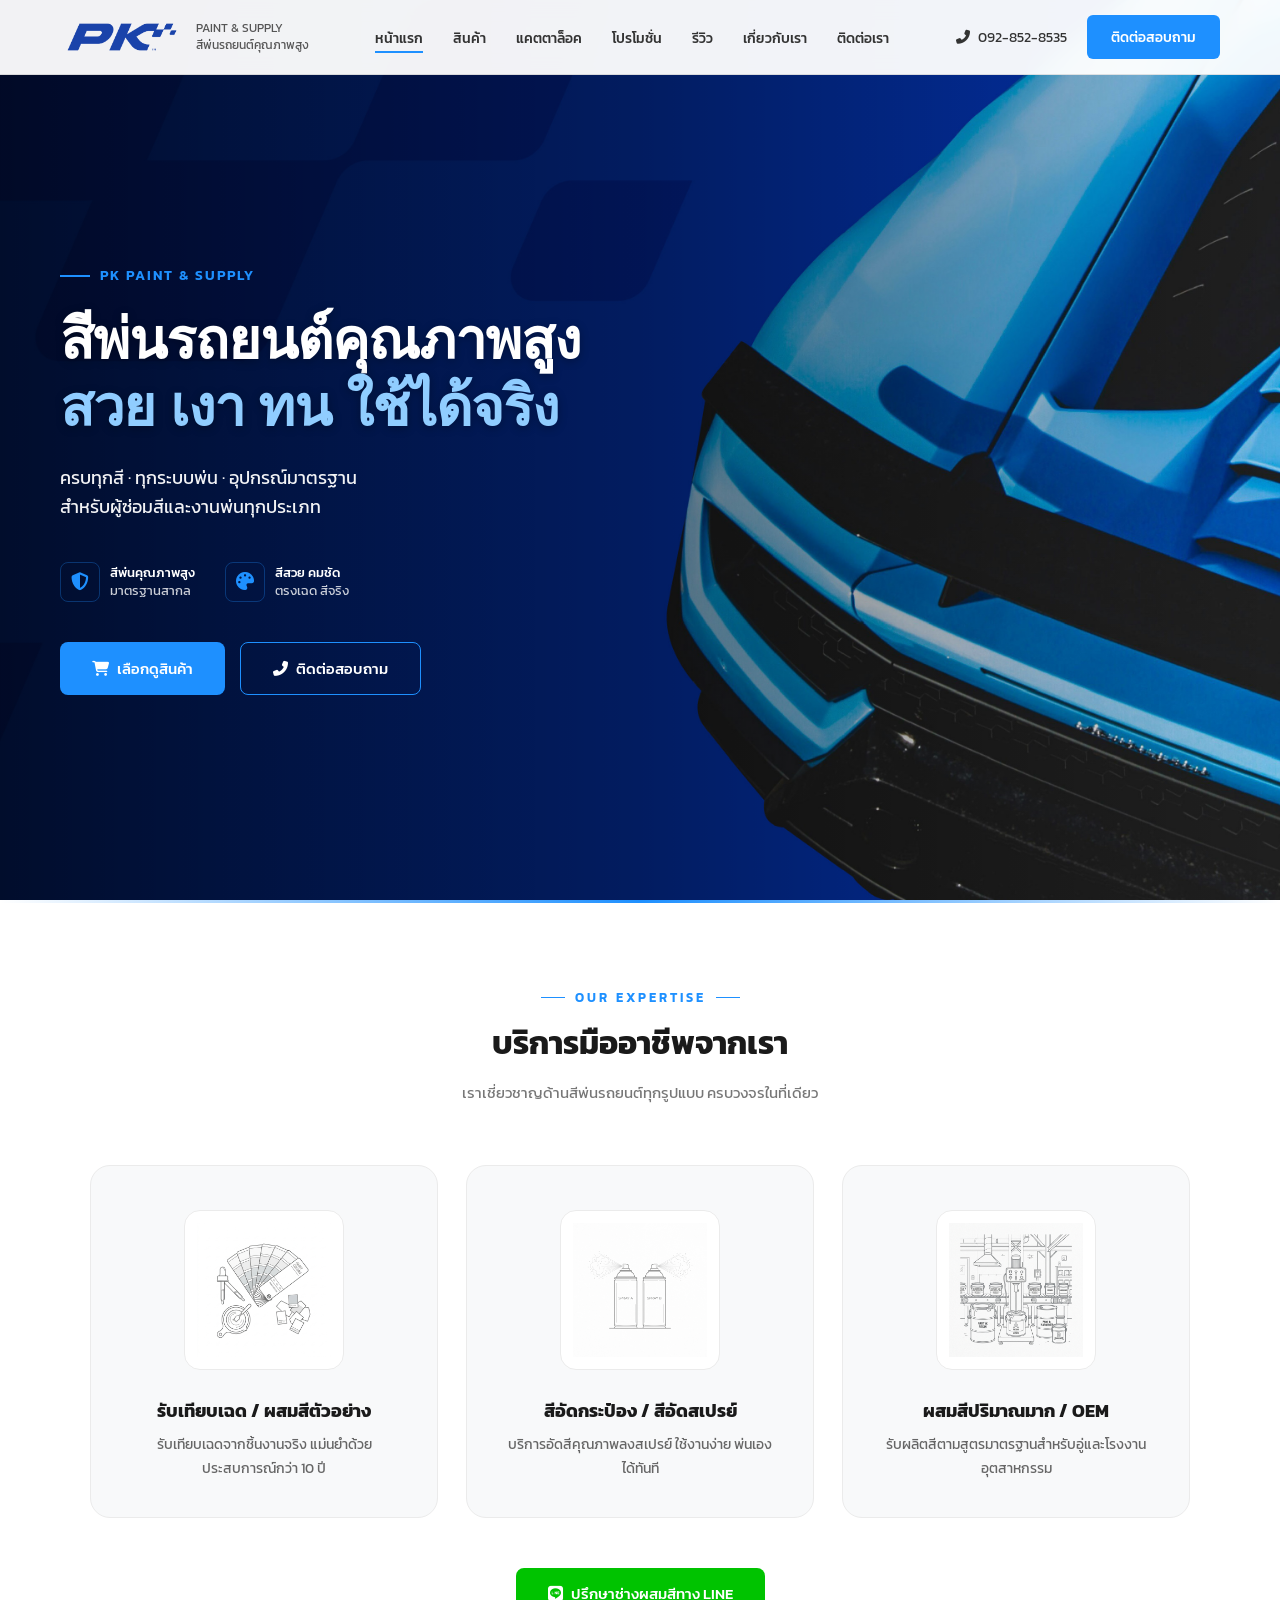
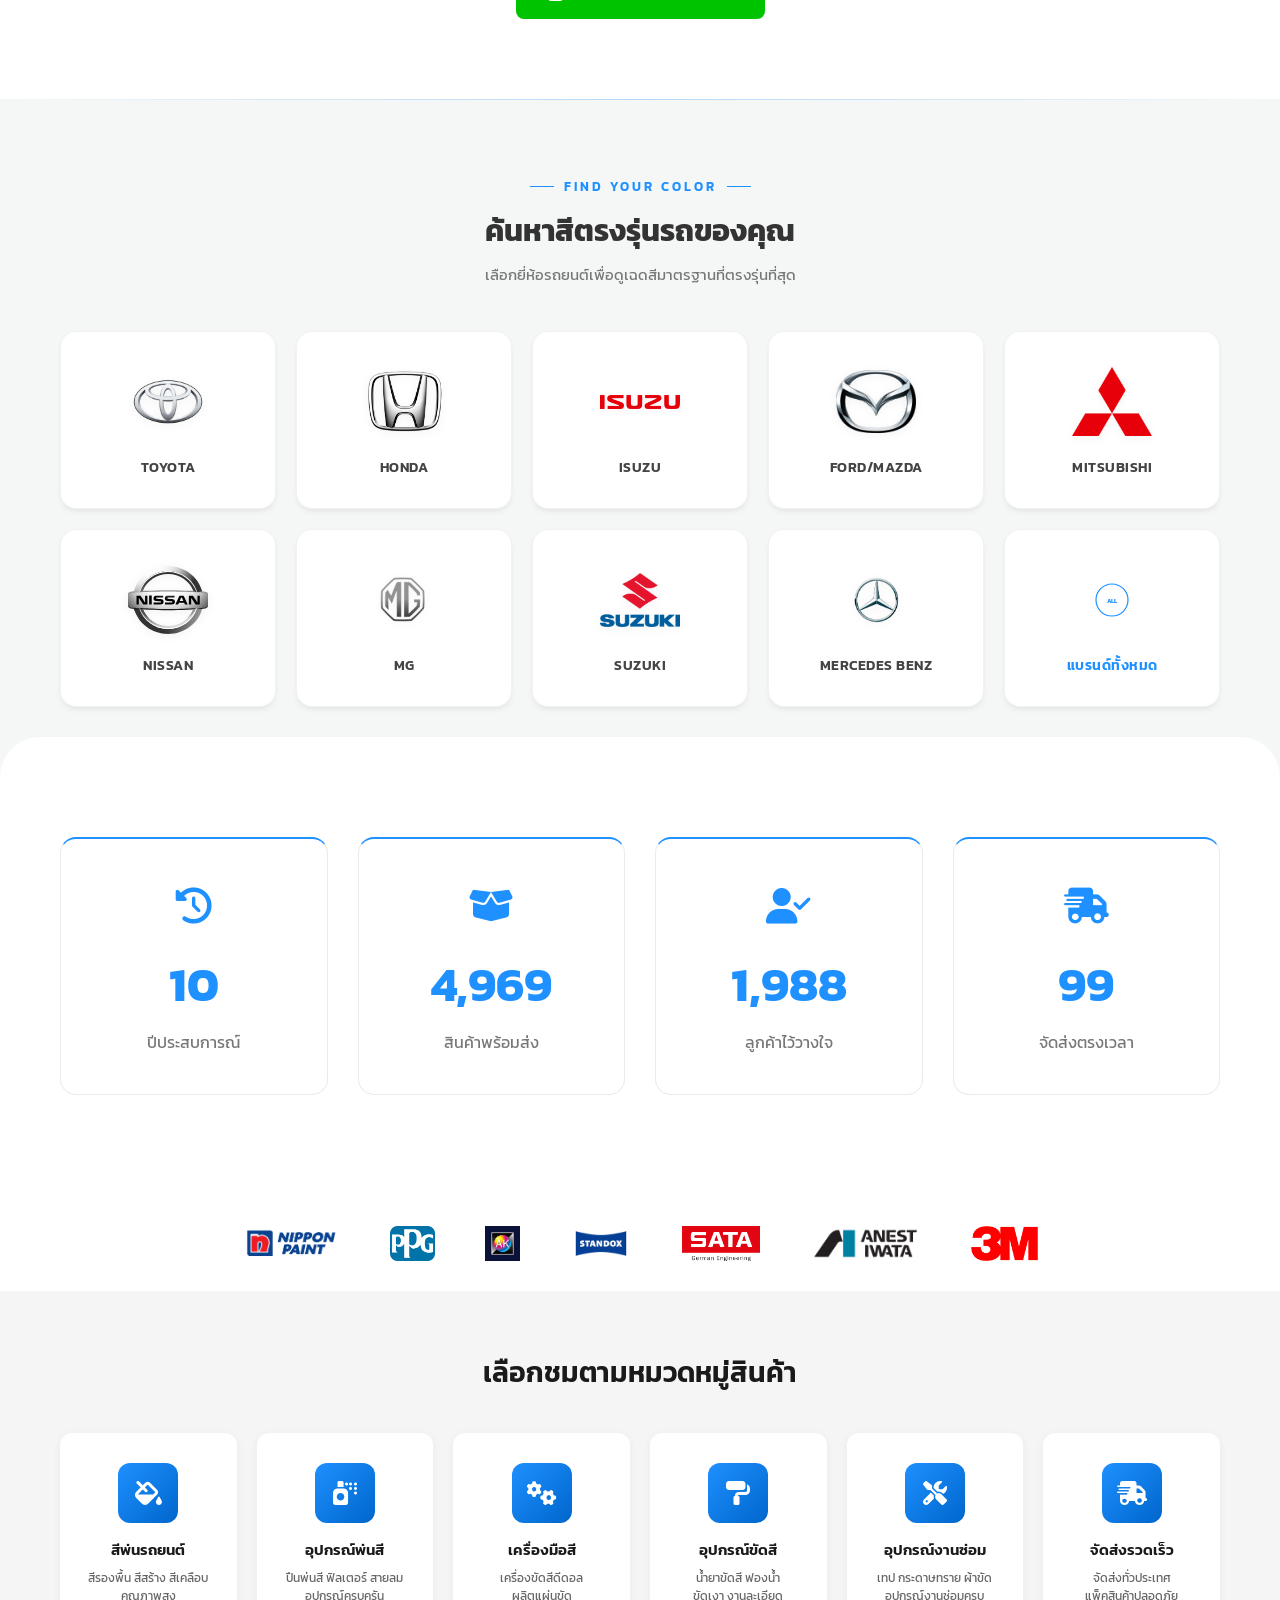
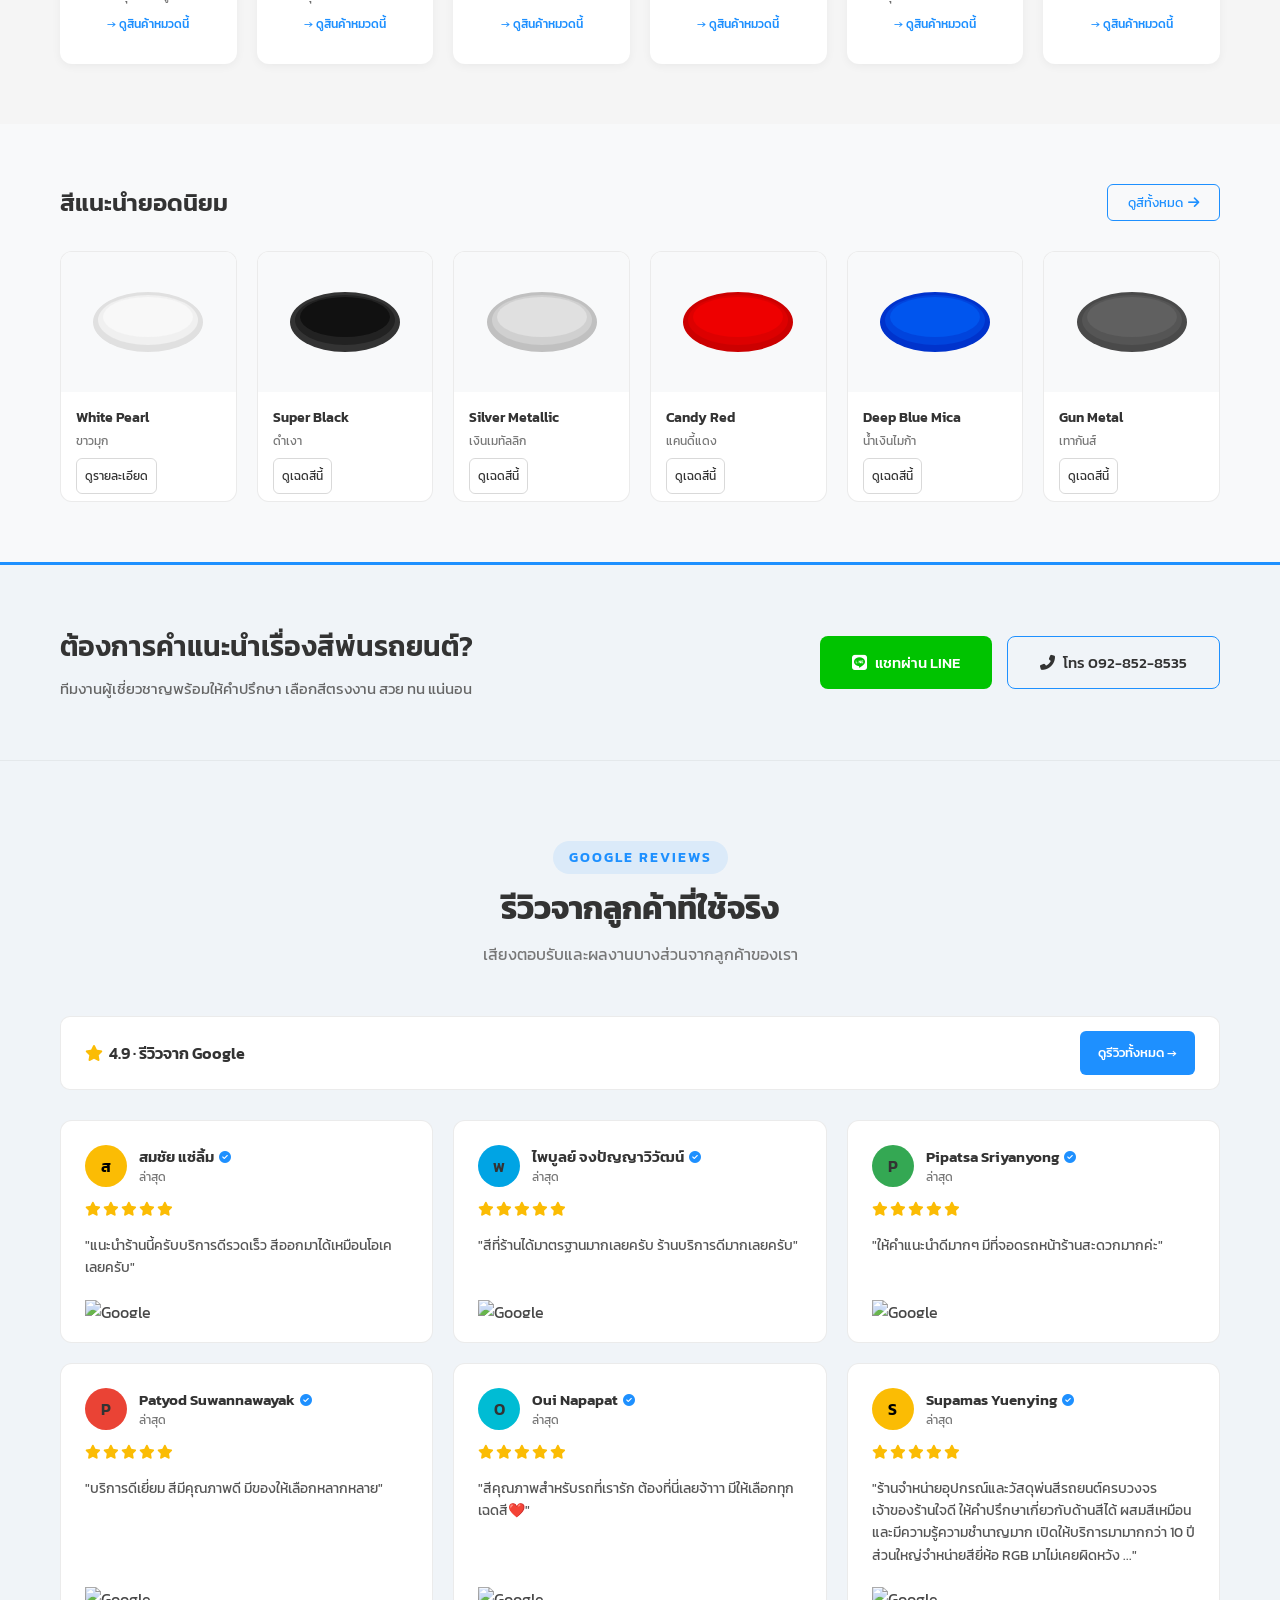
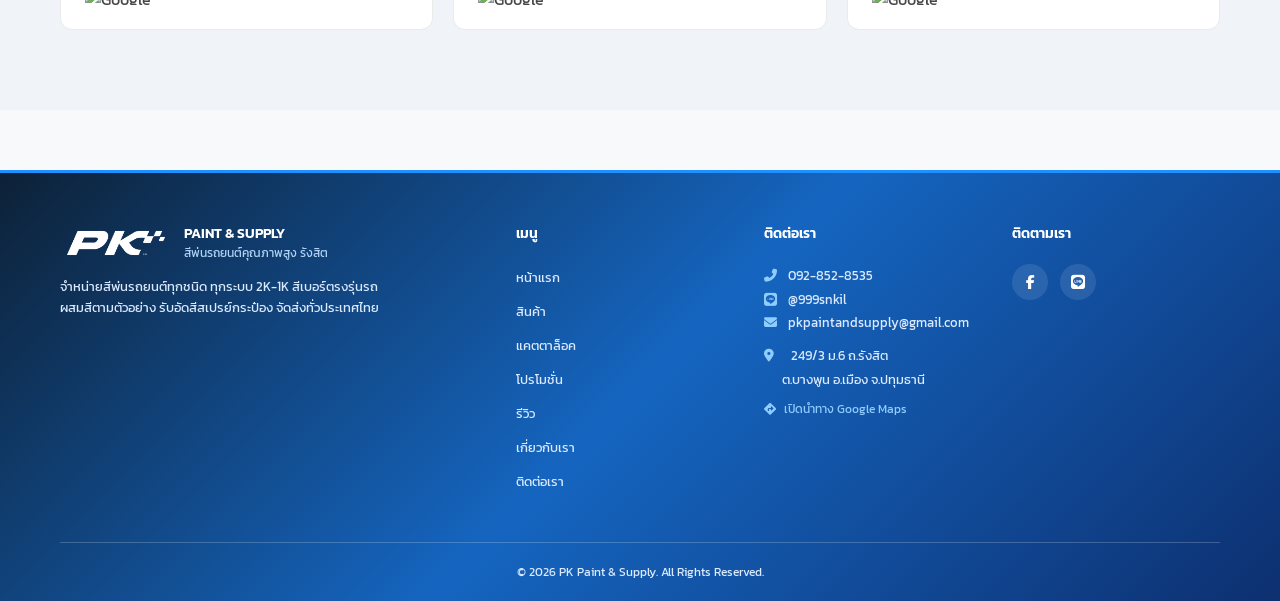
==== commit ae671e0f: "Add files via upload" ====
--- a/index.html
+++ b/index.html
@@ -1,6 +1,7 @@
 <!DOCTYPE html>
 <html lang="th">
 <head>
+    <meta charset="UTF-8">
     <style>
         .skip-link {
             position: absolute;
@@ -15,8 +16,8 @@
         .skip-link:focus {
             top: 0;
         }
+        .sr-only { position: absolute; width: 1px; height: 1px; padding: 0; margin: -1px; overflow: hidden; clip: rect(0,0,0,0); white-space: nowrap; border: 0; }
     </style>
-    <meta charset="UTF-8">
     <meta name="viewport" content="width=device-width, initial-scale=1.0, maximum-scale=5.0, user-scalable=yes">
     <meta name="view-transition" content="same-origin" />
     <link rel="preconnect" href="https://fonts.googleapis.com">
@@ -36,11 +37,34 @@
         content="จำหน่ายสีพ่นรถยนต์ทุกชนิด ทุกระบบ 2K-1K ผสมสีตามตัวอย่าง รับอัดสีสเปรย์กระป๋อง รังสิต ปทุมธานี">
     <meta property="og:type" content="website">
     <meta property="og:locale" content="th_TH">
+    <meta property="og:url" content="https://pkpaintandsupply.com/index.html">
+    <meta property="og:image" content="asset/Cover.jpg">
+    <link rel="canonical" href="https://pkpaintandsupply.com/index.html">
     <link href="https://fonts.googleapis.com/css2?family=Kanit:wght@300;400;500;600;700;800&display=swap"
         rel="stylesheet">
     <link rel="stylesheet" href="https://cdnjs.cloudflare.com/ajax/libs/font-awesome/6.4.0/css/all.min.css">
     <link rel="stylesheet" href="css/main.css">
     <link rel="stylesheet" href="css/index.css">
+    <script type="application/ld+json">
+    {
+        "@context": "https://schema.org",
+        "@type": "LocalBusiness",
+        "name": "PK Paint & Supply",
+        "description": "จำหน่ายสีพ่นรถยนต์คุณภาพสูง อุปกรณ์พ่นสีครบวงจร",
+        "image": "asset/Cover.jpg",
+        "telephone": "092-852-8535",
+        "email": "pkpaintandsupply@gmail.com",
+        "address": {
+            "@type": "PostalAddress",
+            "streetAddress": "249/3 ม.6 ถ.รังสิต",
+            "addressLocality": "ต.บางพูน อ.เมือง",
+            "addressRegion": "ปทุมธานี",
+            "addressCountry": "TH"
+        },
+        "openingHours": "Mo-Sa 08:30-18:00",
+        "url": "https://pkpaintandsupply.com"
+    }
+    </script>
 </head>
 <body>
     <a href="#main-content" class="skip-link">ข้ามไปที่เนื้อหาหลัก</a>
@@ -72,7 +96,7 @@
             </button>
         </div>
     </nav>
-    <div class="mobile-nav" id="mobileNav" role="dialog" aria-label="เมนูหลัก">
+    <div class="mobile-nav" id="mobileNav" role="dialog" aria-modal="true" aria-label="เมนูหลัก">
         <a href="index.html" class="active">หน้าแรก</a>
         <a href="products.html">สินค้า</a>
         <a href="catalog.html">แคตตาล็อค</a>
@@ -86,6 +110,7 @@
             <a href="https://www.facebook.com/pkpaint1996/" target="_blank" rel="noopener"><i class="fab fa-facebook-f" style="margin-right:8px;color:#1877f2;"></i>Facebook</a>
         </div>
     </div>
+    <main id="main-content">
     <section class="hero">
         <div class="hero-content">
             <div class="hero-subtitle">PK PAINT & SUPPLY</div>
@@ -239,6 +264,7 @@
         </div>
     </section>
     <section class="brands">
+        <h2 class="sr-only">แบรนด์พันธมิตร</h2>
         <img src="asset/PGL-01.png" alt="NIPPON PAINT" class="brand-logo" loading="lazy" decoding="async">
         <img src="asset/PPG_Logo.svg.png" alt="PPG" class="brand-logo" loading="lazy" decoding="async">
         <img src="asset/AIKKA.jpg" alt="Aikka" class="brand-logo" loading="lazy" decoding="async">
@@ -349,6 +375,7 @@
             <div class="review-card"><div class="review-author-header"><div class="review-avatar" style="background-color:#fbbc04;color:#000;">S</div><div class="review-author-info"><div class="review-name">Supamas Yuenying <i class="fas fa-check-circle review-verified"></i></div><div class="review-date">ล่าสุด</div></div></div><div class="review-stars"><i class="fas fa-star"></i><i class="fas fa-star"></i><i class="fas fa-star"></i><i class="fas fa-star"></i><i class="fas fa-star"></i></div><div class="review-text">"ร้านจำหน่ายอุปกรณ์และวัสดุพ่นสีรถยนต์ครบวงจร เจ้าของร้านใจดี ให้คำปรึกษาเกี่ยวกับด้านสีได้ ผสมสีเหมือน และมีความรู้ความชำนาญมาก เปิดให้บริการมามากกว่า 10 ปี ส่วนใหญ่จำหน่ายสียี่ห้อ RGB มาไม่เคยผิดหวัง ..."</div><div class="review-footer"><img src="https://upload.wikimedia.org/wikipedia/commons/2/2f/Google_2015_logo.svg" alt="Google" class="google-logo"></div></div>
         </div>
     </section>
+    </main>
     <footer class="footer">
         <div class="footer-content">
             <div class="footer-col">
@@ -357,7 +384,7 @@
             </div>
             <div class="footer-col"><h4 class="footer-title">เมนู</h4><ul class="footer-links"><li><a href="index.html">หน้าแรก</a></li><li><a href="products.html">สินค้า</a></li><li><a href="catalog.html">แคตตาล็อค</a></li><li><a href="promotions.html">โปรโมชั่น</a></li><li><a href="review.html">รีวิว</a></li><li><a href="about.html">เกี่ยวกับเรา</a></li><li><a href="contact.html">ติดต่อเรา</a></li></ul></div>
             <div class="footer-col"><h4 class="footer-title">ติดต่อเรา</h4><div class="footer-contact"><div><i class="fas fa-phone-alt"></i><a href="tel:0928528535">092-852-8535</a></div><div><i class="fab fa-line"></i><a href="https://line.me/R/ti/p/@999snkil" target="_blank" rel="noopener">@999snkil</a></div><div><i class="fas fa-envelope"></i><a href="mailto:pkpaintandsupply@gmail.com">pkpaintandsupply@gmail.com</a></div><div style="margin-top:10px;"><i class="fas fa-map-marker-alt"></i> 249/3 ม.6 ถ.รังสิต<br>&nbsp;&nbsp;&nbsp;&nbsp;&nbsp;&nbsp;ต.บางพูน อ.เมือง จ.ปทุมธานี</div><div style="margin-top:6px;"><a href="https://maps.app.goo.gl/S74pSdH2BgsrWLKd8" target="_blank" rel="noopener" style="color:#90cdff;font-size:12px;"><i class="fas fa-directions" style="margin-right:4px;"></i>เปิดนำทาง Google Maps</a></div></div></div>
-            <div class="footer-col"><h4 class="footer-title">ติดตามเรา</h4><div class="footer-social"><a href="https://www.facebook.com/pkpaint1996/" target="_blank" rel="noopener" title="Facebook"><i class="fab fa-facebook-f"></i></a><a href="#" title="YouTube"><i class="fab fa-youtube"></i></a><a href="#" title="TikTok"><i class="fab fa-tiktok"></i></a><a href="https://line.me/R/ti/p/@999snkil" target="_blank" rel="noopener" title="LINE"><i class="fab fa-line"></i></a></div></div>
+            <div class="footer-col"><h4 class="footer-title">ติดตามเรา</h4><div class="footer-social"><a href="https://www.facebook.com/pkpaint1996/" target="_blank" rel="noopener" title="Facebook"><i class="fab fa-facebook-f"></i></a><a href="https://line.me/R/ti/p/@999snkil" target="_blank" rel="noopener" title="LINE"><i class="fab fa-line"></i></a></div></div>
         </div>
         <div class="footer-bottom">&copy; <span id="copyright-year"></span> PK Paint &amp; Supply. All Rights Reserved.</div>
     </footer>
@@ -366,6 +393,6 @@
     </button>
     <script src="js/index.js" defer></script>
     <script src="js/main.js" defer></script>
-    <script src="https://cdn.jsdelivr.net/npm/instant.page@5.2.0/instantpage.js" type="module"></script>
+    <script src="https://cdn.jsdelivr.net/npm/instant.page@5.2.0/instantpage.js" type="module" integrity="sha384-jnZyQsSR1OYvSB2kM7RLMhfC4YJOqT1fCTzykGMNVbsZSsviQnCOFIhUhN7OCSF" crossorigin="anonymous"></script>
 </body>
 </html>
--- a/css/main.css
+++ b/css/main.css
@@ -1 +1 @@
-@view-transition {    navigation: auto;}::view-transition-old(root),::view-transition-new(root) {    animation-duration: 0.4s;    animation-timing-function: cubic-bezier(0.4, 0, 0.2, 1);}::view-transition-new(root) {    animation-name: fade-in;}::view-transition-old(root) {    animation-name: fade-out;}@keyframes fade-in {    from { opacity: 0; }}@keyframes fade-out {    to { opacity: 0; }}:root {    --primary: #1e90ff;    --primary-dark: #1873cc;    --footer-start: #0d2137;    --footer-mid: #1565c0;    --footer-end: #0d3070;    --text-light: #dbeafe;    --text-light-hover: #90cdff;    --bg-light: #f8f9fa;    --text-dark: #333;    --text-muted: #777;    --border-color: rgba(0, 0, 0, 0.1);}* {    margin: 0;    padding: 0;    box-sizing: border-box;}html {    scroll-behavior: smooth;    -webkit-text-size-adjust: 100%;}body {    font-family: 'Kanit', sans-serif;    background-color: var(--bg-light);    color: var(--text-dark);    overflow-x: hidden;    -webkit-font-smoothing: antialiased;    -moz-osx-font-smoothing: grayscale;}a {    color: inherit;    text-decoration: none;}img,svg {    max-width: 100%;    height: auto;}.navbar {    display: flex;    justify-content: space-between;    align-items: center;    padding: 15px 60px;    background: rgba(255, 255, 255, 0.95);    position: fixed;    width: 100%;    top: 0;    z-index: 1000;    border-bottom: 1px solid var(--border-color);    backdrop-filter: blur(10px);    -webkit-backdrop-filter: blur(10px);    transition: background 0.3s, border-color 0.3s;    view-transition-name: main-navbar;}.navbar.scrolled {    background: rgba(255, 255, 255, 0.98);    border-bottom-color: rgba(0, 0, 0, 0.15);    box-shadow: 0 2px 20px rgba(0, 0, 0, 0.08);}.logo-section {    display: flex;    align-items: center;    gap: 12px;}.logo-img {    height: 42px;    width: auto;    object-fit: contain;    view-transition-name: main-logo;}.logo-text {    font-size: 12px;    line-height: 1.4;    color: #555;}.logo-link {    text-decoration: none;    display: inline-flex;    align-items: center;    cursor: pointer;    transition: opacity 0.2s;}.logo-link:hover {    opacity: 0.85;}.nav-links {    display: flex;    gap: 30px;    list-style: none;}.nav-links a {    color: var(--text-dark);    text-decoration: none;    font-size: 14px;    font-weight: 500;    transition: color 0.3s;    position: relative;    padding-bottom: 4px;}.nav-links a::after {    content: '';    position: absolute;    bottom: 0;    left: 0;    width: 0;    height: 2px;    background: var(--primary);    transition: width 0.3s ease;}.nav-links a:hover {    color: var(--primary);}.nav-links a:hover::after {    width: 100%;}.nav-links a.active {    color: var(--text-dark);}.nav-links a.active::after {    width: 100%;}.nav-right {    display: flex;    align-items: center;    gap: 20px;}.phone {    display: flex;    align-items: center;    gap: 8px;    font-size: 14px;    color: var(--text-dark);}.phone a {    text-decoration: none;    color: var(--text-dark);    transition: color 0.3s;}.phone a:hover {    color: var(--primary);}.btn-contact {    background: var(--primary);    color: #fff;    border: none;    padding: 10px 24px;    border-radius: 6px;    font-family: 'Kanit', sans-serif;    font-size: 14px;    font-weight: 500;    cursor: pointer;    transition: background 0.3s, transform 0.3s;    white-space: nowrap;    text-decoration: none;    display: inline-flex;    align-items: center;    min-height: 44px;}.btn-contact:hover {    background: var(--primary-dark);    transform: translateY(-1px);}.hamburger {    display: none;    flex-direction: column;    justify-content: center;    gap: 5px;    cursor: pointer;    padding: 8px;    background: none;    border: none;    z-index: 1100;    min-width: 44px;    min-height: 44px;}.hamburger span {    display: block;    width: 24px;    height: 2px;    background: #333;    border-radius: 2px;    transition: all 0.3s ease;}.hamburger.open span:nth-child(1) {    transform: translateY(7px) rotate(45deg);}.hamburger.open span:nth-child(2) {    opacity: 0;}.hamburger.open span:nth-child(3) {    transform: translateY(-7px) rotate(-45deg);}.mobile-nav {    display: none;    position: fixed;    top: 0;    left: 0;    width: 100%;    height: 100%;    background: rgba(255, 255, 255, 0.98);    z-index: 999;    flex-direction: column;    align-items: center;    justify-content: flex-start;    padding-top: 90px;    padding-bottom: 40px;    gap: 24px;    opacity: 0;    pointer-events: none;    transition: opacity 0.3s ease;    overflow-y: auto;    -webkit-overflow-scrolling: touch;}.mobile-nav.open {    opacity: 1;    pointer-events: all;}.mobile-nav a {    color: var(--text-dark);    text-decoration: none;    font-size: 22px;    font-weight: 500;    letter-spacing: 1px;    transition: color 0.3s;    padding: 8px 16px;}.mobile-nav a:hover,.mobile-nav a.active {    color: var(--primary);}.mobile-nav-contact {    display: flex;    flex-direction: column;    align-items: flex-start;    gap: 12px;    margin-top: 10px;    padding-top: 20px;    border-top: 1px solid rgba(0, 0, 0, 0.1);    width: 240px;}.mobile-nav-contact a {    font-size: 15px !important;    color: #aaa !important;}.scroll-progress {    position: fixed;    top: 0;    left: 0;    height: 3px;    z-index: 1001;    background: linear-gradient(90deg, var(--primary), #00c8ff);    width: 0%;    transition: width 0.1s linear;}.scroll-top {    position: fixed;    bottom: 30px;    right: 30px;    z-index: 990;    width: 44px;    height: 44px;    border-radius: 50%;    background: var(--primary);    color: #fff;    border: none;    cursor: pointer;    display: flex;    align-items: center;    justify-content: center;    font-size: 16px;    box-shadow: 0 4px 16px rgba(30, 144, 255, 0.4);    opacity: 0;    visibility: hidden;    transition: all 0.3s;}.scroll-top.visible {    opacity: 1;    visibility: visible;}.scroll-top:hover {    background: var(--primary-dark);    transform: translateY(-3px);}.footer-payment-row,.footer-delivery-row {    max-width: 1200px;    margin: 0 auto 24px;    padding: 16px 24px;    background: #ffffff;    border: 1px solid rgba(0, 0, 0, 0.08);    border-radius: 10px;    display: flex;    align-items: center;    gap: 16px;    flex-wrap: wrap;}.footer-section-label {    font-size: 12px;    font-weight: 600;    color: var(--text-muted);    white-space: nowrap;    min-width: 100px;}.payment-icons {    display: flex;    gap: 18px;    flex-wrap: wrap;    align-items: center;}.payment-item {    display: flex;    flex-direction: column;    align-items: center;    gap: 4px;    color: #666;    font-size: 11px;}.payment-item i {    font-size: 20px;    color: var(--primary);}.delivery-badges {    display: flex;    gap: 8px;    flex-wrap: wrap;}.delivery-badge {    background: #ffffff;    color: #666;    border: 1px solid #333;    padding: 4px 12px;    border-radius: 4px;    font-size: 12px;    font-weight: 500;}.footer {    background: linear-gradient(135deg, var(--footer-start) 0%, var(--footer-mid) 50%, var(--footer-end) 100%);    padding: 50px 60px 20px;    border-top: 3px solid var(--primary);    margin-top: 60px;    view-transition-name: main-footer;}.footer-content {    display: grid;    grid-template-columns: 2fr 1fr 1fr 1fr;    gap: 40px;    margin-bottom: 40px;}.footer-logo {    display: flex;    align-items: center;    gap: 12px;    margin-bottom: 15px;}.footer-logo-img {    height: 38px;    width: auto;    object-fit: contain;    filter: brightness(0) invert(1);}.footer-desc {    color: var(--text-light);    font-size: 13px;    line-height: 1.6;}.footer-title {    font-size: 14px;    font-weight: 600;    margin-bottom: 20px;    color: #fff;}.footer-links {    list-style: none;}.footer-links li {    margin-bottom: 10px;}.footer-links a {    color: var(--text-light);    text-decoration: none;    font-size: 13px;    transition: color 0.3s;}.footer-links a:hover {    color: var(--text-light-hover);}.footer-contact {    color: var(--text-light);    font-size: 13px;    line-height: 1.8;    text-align: left;}.footer-contact i {    color: var(--text-light-hover);    margin-right: 8px;    width: 16px;}.footer-contact a {    color: var(--text-light);    text-decoration: none;    transition: color 0.3s;}.footer-contact a:hover {    color: var(--text-light-hover);}.footer-social {    display: flex;    gap: 12px;    margin-top: 15px;    justify-content: flex-start;}.footer-social a {    width: 36px;    height: 36px;    background: rgba(255, 255, 255, 0.1);    border-radius: 50%;    display: flex;    align-items: center;    justify-content: center;    color: #fff;    font-size: 14px;    transition: all 0.3s;    text-decoration: none;}.footer-social a:hover {    background: rgba(255, 255, 255, 0.25);    color: #fff;}.footer-bottom {    border-top: 1px solid rgba(255, 255, 255, 0.2);    padding-top: 20px;    text-align: center;    color: var(--text-light);    font-size: 12px;}@media (max-width: 1024px) {    .navbar {        padding: 15px 30px;    }    .footer {        padding: 50px 30px 20px;    }    .footer-content {        grid-template-columns: 1fr 1fr;        gap: 30px;    }}@media (max-width: 768px) {    .navbar {        padding: 12px 16px;    }    .nav-links,    .phone,    .btn-contact {        display: none;    }    .hamburger {        display: flex;    }    .mobile-nav {        display: flex;    }    .logo-text {        font-size: 10px;    }    .footer {        padding: 40px 20px 20px;        margin-top: 40px;    }    .footer-content {        grid-template-columns: 1fr;        gap: 24px;    }    footer, footer *, footer p, footer h2, footer h3, footer h4, footer ul, footer li, footer a, footer .footer-col, footer .footer-section, .footer-bottom { text-align: left !important; } .footer-col { padding-left: 1.25rem; } .footer-logo { justify-content: flex-start; } .footer-contact div { justify-content: flex-start; display: flex; align-items: center; } .footer-social { justify-content: flex-start; padding-left: 0; }}@media (max-width: 480px) {    .navbar {        padding: 10px 12px;    }    .logo-text {        display: none;    }    .mobile-nav a {        font-size: 18px;    }    .footer {        padding: 30px 14px 12px;    }    .footer-title {        font-size: 13px;    }    .footer-links a {        font-size: 12px;    }    .footer-contact {        font-size: 12px;    }    .footer-bottom {        font-size: 11px;    }}.breadcrumb {    font-size: 13px;    color: #777;    margin-bottom: 20px;    display: flex;    align-items: center;    gap: 8px;}.breadcrumb a {    color: var(--primary);    text-decoration: none;    transition: color 0.3s;}.breadcrumb a:hover {    color: var(--text-dark);}.breadcrumb-wrap {    padding: 110px 60px 20px;    max-width: 1400px;    margin: 0 auto;}.page-title {    font-size: 36px;    font-weight: 600;    margin-bottom: 30px;    text-align: center;}@media (max-width: 768px) {    .breadcrumb-wrap {        padding: 95px 20px 10px;    }    .page-title {        font-size: 28px;    }}.search-wrap {    position: relative;    margin-bottom: 24px;    max-width: 800px;    margin-left: auto;    margin-right: auto;}.search-input {    width: 100%;    padding: 14px 50px 14px 20px;    border: 1.5px solid #e0e0e0;    border-radius: 12px;    font-family: 'Kanit', sans-serif;    font-size: 15px;    color: #333;    background: #fff;    outline: none;    transition: border-color 0.25s, box-shadow 0.25s;    box-shadow: 0 2px 8px rgba(0, 0, 0, 0.04);}.search-input:focus {    border-color: var(--primary);    box-shadow: 0 4px 16px rgba(30, 144, 255, 0.12);}.search-input::placeholder {    color: #aaa;}.search-icon {    position: absolute;    right: 20px;    top: 50%;    transform: translateY(-50%);    color: #aaa;    font-size: 16px;    pointer-events: none;}.search-clear {    position: absolute;    right: 50px;    top: 50%;    transform: translateY(-50%);    color: #aaa;    font-size: 14px;    cursor: pointer;    background: none;    border: none;    padding: 4px;    display: none;    line-height: 1;}.search-clear:hover {    color: #ff4757;}@media (max-width: 768px) {    .search-input {        padding: 12px 45px 12px 16px;        font-size: 14px;    }}+@view-transition {    navigation: auto;}::view-transition-old(root),::view-transition-new(root) {    animation-duration: 0.4s;    animation-timing-function: cubic-bezier(0.4, 0, 0.2, 1);}::view-transition-new(root) {    animation-name: fade-in;}::view-transition-old(root) {    animation-name: fade-out;}@keyframes fade-in {    from { opacity: 0; }}@keyframes fade-out {    to { opacity: 0; }}:root {    --primary: #1e90ff;    --primary-dark: #1873cc;    --footer-start: #0d2137;    --footer-mid: #1565c0;    --footer-end: #0d3070;    --text-light: #dbeafe;    --text-light-hover: #90cdff;    --bg-light: #f8f9fa;    --text-dark: #333;    --text-muted: #777;    --border-color: rgba(0, 0, 0, 0.1);}* {    margin: 0;    padding: 0;    box-sizing: border-box;}*:focus-visible { outline: 2px solid var(--primary); outline-offset: 2px; }html {    scroll-behavior: smooth;    -webkit-text-size-adjust: 100%;}body {    font-family: 'Kanit', sans-serif;    background-color: var(--bg-light);    color: var(--text-dark);    overflow-x: hidden;    -webkit-font-smoothing: antialiased;    -moz-osx-font-smoothing: grayscale;}a {    color: inherit;    text-decoration: none;}img,svg {    max-width: 100%;    height: auto;}.navbar {    display: flex;    justify-content: space-between;    align-items: center;    padding: 15px 60px;    background: rgba(255, 255, 255, 0.95);    position: fixed;    width: 100%;    top: 0;    z-index: 1000;    border-bottom: 1px solid var(--border-color);    backdrop-filter: blur(10px);    -webkit-backdrop-filter: blur(10px);    transition: background 0.3s, border-color 0.3s;    view-transition-name: main-navbar;}.navbar.scrolled {    background: rgba(255, 255, 255, 0.98);    border-bottom-color: rgba(0, 0, 0, 0.15);    box-shadow: 0 2px 20px rgba(0, 0, 0, 0.08);}.logo-section {    display: flex;    align-items: center;    gap: 12px;}.logo-img {    height: 42px;    width: auto;    object-fit: contain;    view-transition-name: main-logo;}.logo-text {    font-size: 12px;    line-height: 1.4;    color: #555;}.logo-link {    text-decoration: none;    display: inline-flex;    align-items: center;    cursor: pointer;    transition: opacity 0.2s;}.logo-link:hover {    opacity: 0.85;}.nav-links {    display: flex;    gap: 30px;    list-style: none;}.nav-links a {    color: var(--text-dark);    text-decoration: none;    font-size: 14px;    font-weight: 500;    transition: color 0.3s;    position: relative;    padding-bottom: 4px;}.nav-links a::after {    content: '';    position: absolute;    bottom: 0;    left: 0;    width: 0;    height: 2px;    background: var(--primary);    transition: width 0.3s ease;}.nav-links a:hover {    color: var(--primary);}.nav-links a:hover::after {    width: 100%;}.nav-links a.active {    color: var(--text-dark);}.nav-links a.active::after {    width: 100%;}.nav-right {    display: flex;    align-items: center;    gap: 20px;}.phone {    display: flex;    align-items: center;    gap: 8px;    font-size: 14px;    color: var(--text-dark);}.phone a {    text-decoration: none;    color: var(--text-dark);    transition: color 0.3s;}.phone a:hover {    color: var(--primary);}.btn-contact {    background: var(--primary);    color: #fff;    border: none;    padding: 10px 24px;    border-radius: 6px;    font-family: 'Kanit', sans-serif;    font-size: 14px;    font-weight: 500;    cursor: pointer;    transition: background 0.3s, transform 0.3s;    white-space: nowrap;    text-decoration: none;    display: inline-flex;    align-items: center;    min-height: 44px;}.btn-contact:hover {    background: var(--primary-dark);    transform: translateY(-1px);}.hamburger {    display: none;    flex-direction: column;    justify-content: center;    gap: 5px;    cursor: pointer;    padding: 8px;    background: none;    border: none;    z-index: 1100;    min-width: 44px;    min-height: 44px;}.hamburger span {    display: block;    width: 24px;    height: 2px;    background: #333;    border-radius: 2px;    transition: all 0.3s ease;}.hamburger.open span:nth-child(1) {    transform: translateY(7px) rotate(45deg);}.hamburger.open span:nth-child(2) {    opacity: 0;}.hamburger.open span:nth-child(3) {    transform: translateY(-7px) rotate(-45deg);}.mobile-nav {    display: none;    position: fixed;    top: 0;    left: 0;    width: 100%;    height: 100%;    background: rgba(255, 255, 255, 0.98);    z-index: 999;    flex-direction: column;    align-items: center;    justify-content: flex-start;    padding-top: 90px;    padding-bottom: 40px;    gap: 24px;    opacity: 0;    pointer-events: none;    transition: opacity 0.3s ease;    overflow-y: auto;    -webkit-overflow-scrolling: touch;}.mobile-nav.open {    opacity: 1;    pointer-events: all;}.mobile-nav a {    color: var(--text-dark);    text-decoration: none;    font-size: 22px;    font-weight: 500;    letter-spacing: 1px;    transition: color 0.3s;    padding: 8px 16px;}.mobile-nav a:hover,.mobile-nav a.active {    color: var(--primary);}.mobile-nav-contact {    display: flex;    flex-direction: column;    align-items: flex-start;    gap: 12px;    margin-top: 10px;    padding-top: 20px;    border-top: 1px solid rgba(0, 0, 0, 0.1);    width: 240px;}.mobile-nav-contact a {    font-size: 15px !important;    color: #aaa !important;}.scroll-progress {    position: fixed;    top: 0;    left: 0;    height: 3px;    z-index: 1001;    background: linear-gradient(90deg, var(--primary), #00c8ff);    width: 0%;    transition: width 0.1s linear;}.scroll-top {    position: fixed;    bottom: 30px;    right: 30px;    z-index: 990;    width: 44px;    height: 44px;    border-radius: 50%;    background: var(--primary);    color: #fff;    border: none;    cursor: pointer;    display: flex;    align-items: center;    justify-content: center;    font-size: 16px;    box-shadow: 0 4px 16px rgba(30, 144, 255, 0.4);    opacity: 0;    visibility: hidden;    transition: all 0.3s;}.scroll-top.visible {    opacity: 1;    visibility: visible;}.scroll-top:hover {    background: var(--primary-dark);    transform: translateY(-3px);}.footer-payment-row,.footer-delivery-row {    max-width: 1200px;    margin: 0 auto 24px;    padding: 16px 24px;    background: #ffffff;    border: 1px solid rgba(0, 0, 0, 0.08);    border-radius: 10px;    display: flex;    align-items: center;    gap: 16px;    flex-wrap: wrap;}.footer-section-label {    font-size: 12px;    font-weight: 600;    color: var(--text-muted);    white-space: nowrap;    min-width: 100px;}.payment-icons {    display: flex;    gap: 18px;    flex-wrap: wrap;    align-items: center;}.payment-item {    display: flex;    flex-direction: column;    align-items: center;    gap: 4px;    color: #666;    font-size: 11px;}.payment-item i {    font-size: 20px;    color: var(--primary);}.delivery-badges {    display: flex;    gap: 8px;    flex-wrap: wrap;}.delivery-badge {    background: #ffffff;    color: #666;    border: 1px solid #333;    padding: 4px 12px;    border-radius: 4px;    font-size: 12px;    font-weight: 500;}.footer {    background: linear-gradient(135deg, var(--footer-start) 0%, var(--footer-mid) 50%, var(--footer-end) 100%);    padding: 50px 60px 20px;    border-top: 3px solid var(--primary);    margin-top: 60px;    view-transition-name: main-footer;}.footer-content {    display: grid;    grid-template-columns: 2fr 1fr 1fr 1fr;    gap: 40px;    margin-bottom: 40px;}.footer-logo {    display: flex;    align-items: center;    gap: 12px;    margin-bottom: 15px;}.footer-logo-img {    height: 38px;    width: auto;    object-fit: contain;    filter: brightness(0) invert(1);}.footer-desc {    color: var(--text-light);    font-size: 13px;    line-height: 1.6;}.footer-title {    font-size: 14px;    font-weight: 600;    margin-bottom: 20px;    color: #fff;}.footer-links {    list-style: none;}.footer-links li {    margin-bottom: 10px;}.footer-links a {    color: var(--text-light);    text-decoration: none;    font-size: 13px;    transition: color 0.3s;}.footer-links a:hover {    color: var(--text-light-hover);}.footer-contact {    color: var(--text-light);    font-size: 13px;    line-height: 1.8;    text-align: left;}.footer-contact i {    color: var(--text-light-hover);    margin-right: 8px;    width: 16px;}.footer-contact a {    color: var(--text-light);    text-decoration: none;    transition: color 0.3s;}.footer-contact a:hover {    color: var(--text-light-hover);}.footer-social {    display: flex;    gap: 12px;    margin-top: 15px;    justify-content: flex-start;}.footer-social a {    width: 36px;    height: 36px;    background: rgba(255, 255, 255, 0.1);    border-radius: 50%;    display: flex;    align-items: center;    justify-content: center;    color: #fff;    font-size: 14px;    transition: all 0.3s;    text-decoration: none;}.footer-social a:hover {    background: rgba(255, 255, 255, 0.25);    color: #fff;}.footer-bottom {    border-top: 1px solid rgba(255, 255, 255, 0.2);    padding-top: 20px;    text-align: center;    color: var(--text-light);    font-size: 12px;}@media (max-width: 1024px) {    .navbar {        padding: 15px 30px;    }    .footer {        padding: 50px 30px 20px;    }    .footer-content {        grid-template-columns: 1fr 1fr;        gap: 30px;    }}@media (max-width: 768px) {    .navbar {        padding: 12px 16px;    }    .nav-links,    .phone,    .btn-contact {        display: none;    }    .hamburger {        display: flex;    }    .mobile-nav {        display: flex;    }    .logo-text {        font-size: 10px;    }    .footer {        padding: 40px 20px 20px;        margin-top: 40px;    }    .footer-content {        grid-template-columns: 1fr;        gap: 24px;    }    .footer, .footer *, .footer-bottom { text-align: left; } .footer-col { padding-left: 1.25rem; } .footer-logo { justify-content: flex-start; } .footer-contact div { justify-content: flex-start; display: flex; align-items: center; } .footer-social { justify-content: flex-start; padding-left: 0; }}@media (max-width: 480px) {    .navbar {        padding: 10px 12px;    }    .logo-text {        display: none;    }    .mobile-nav a {        font-size: 18px;    }    .footer {        padding: 30px 14px 12px;    }    .footer-title {        font-size: 13px;    }    .footer-links a {        font-size: 12px;    }    .footer-contact {        font-size: 12px;    }    .footer-bottom {        font-size: 11px;    }}.breadcrumb {    font-size: 13px;    color: #777;    margin-bottom: 20px;    display: flex;    align-items: center;    gap: 8px;}.breadcrumb a {    color: var(--primary);    text-decoration: none;    transition: color 0.3s;}.breadcrumb a:hover {    color: var(--text-dark);}.breadcrumb-wrap {    padding: 110px 60px 20px;    max-width: 1400px;    margin: 0 auto;}.page-title {    font-size: 36px;    font-weight: 600;    margin-bottom: 30px;    text-align: center;}@media (max-width: 768px) {    .breadcrumb-wrap {        padding: 95px 20px 10px;    }    .page-title {        font-size: 28px;    }}.search-wrap {    position: relative;    margin-bottom: 24px;    max-width: 800px;    margin-left: auto;    margin-right: auto;}.search-input {    width: 100%;    padding: 14px 50px 14px 20px;    border: 1.5px solid #e0e0e0;    border-radius: 12px;    font-family: 'Kanit', sans-serif;    font-size: 15px;    color: #333;    background: #fff;    outline: none;    transition: border-color 0.25s, box-shadow 0.25s;    box-shadow: 0 2px 8px rgba(0, 0, 0, 0.04);}.search-input:focus {    border-color: var(--primary);    box-shadow: 0 4px 16px rgba(30, 144, 255, 0.12);}.search-input::placeholder {    color: #aaa;}.search-icon {    position: absolute;    right: 20px;    top: 50%;    transform: translateY(-50%);    color: #aaa;    font-size: 16px;    pointer-events: none;}.search-clear {    position: absolute;    right: 50px;    top: 50%;    transform: translateY(-50%);    color: #aaa;    font-size: 14px;    cursor: pointer;    background: none;    border: none;    padding: 4px;    display: none;    line-height: 1;}.search-clear:hover {    color: #ff4757;}@media (max-width: 768px) {    .search-input {        padding: 12px 45px 12px 16px;        font-size: 14px;    }}@media (prefers-reduced-motion: reduce) { *, *::before, *::after { animation-duration: 0.01ms !important; transition-duration: 0.01ms !important; scroll-behavior: auto !important; } }
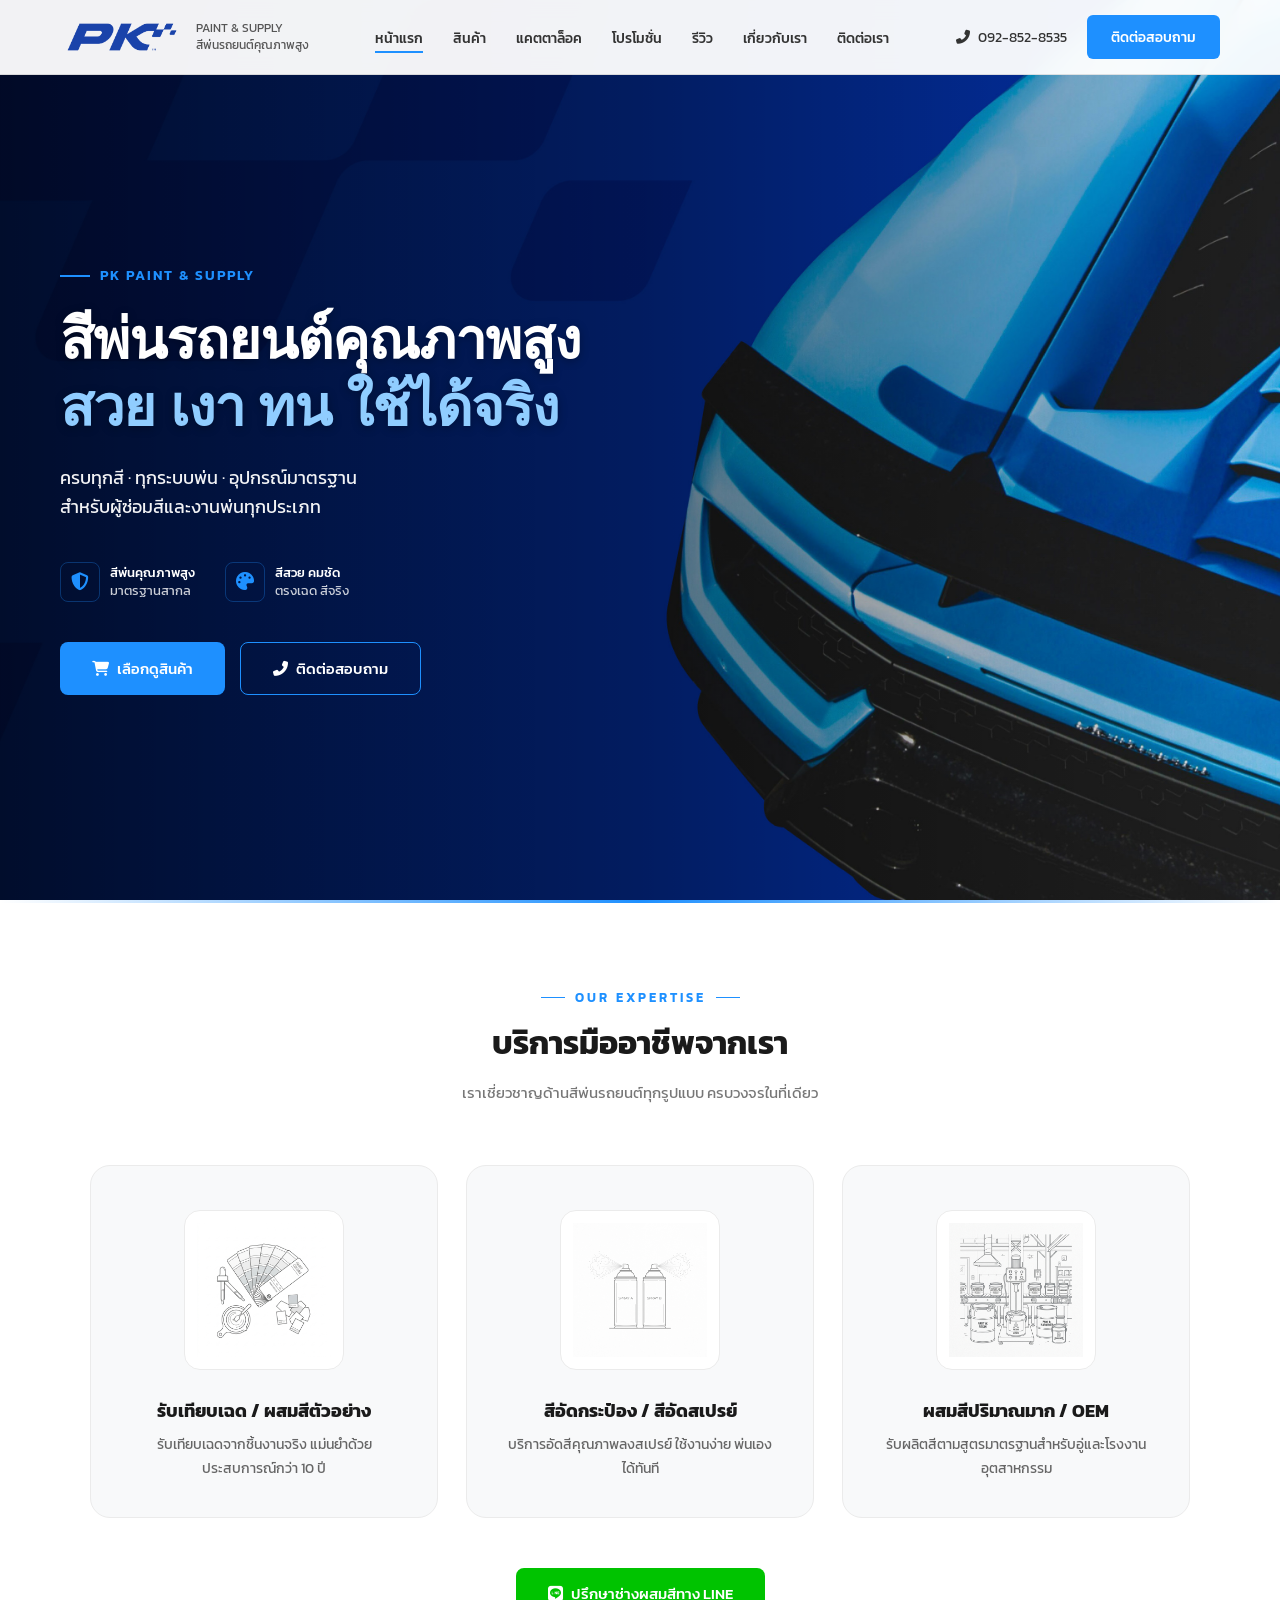
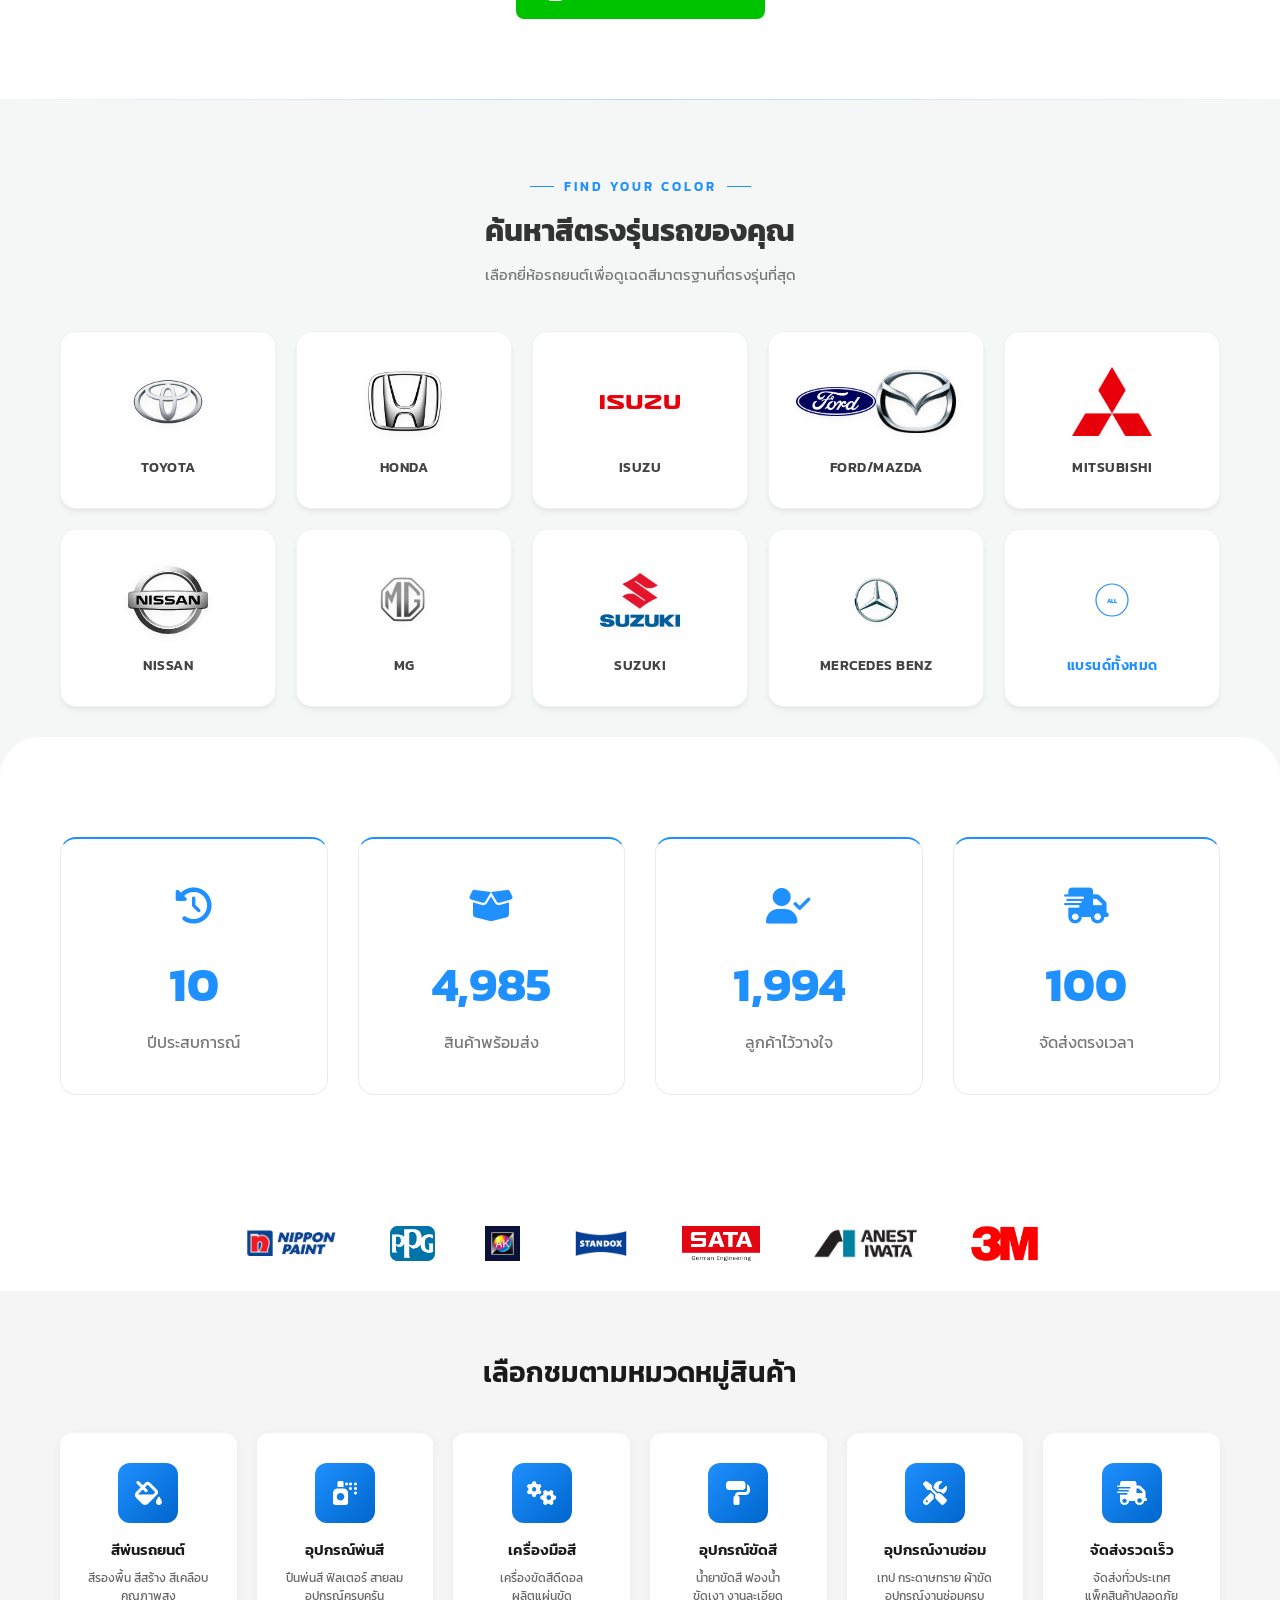
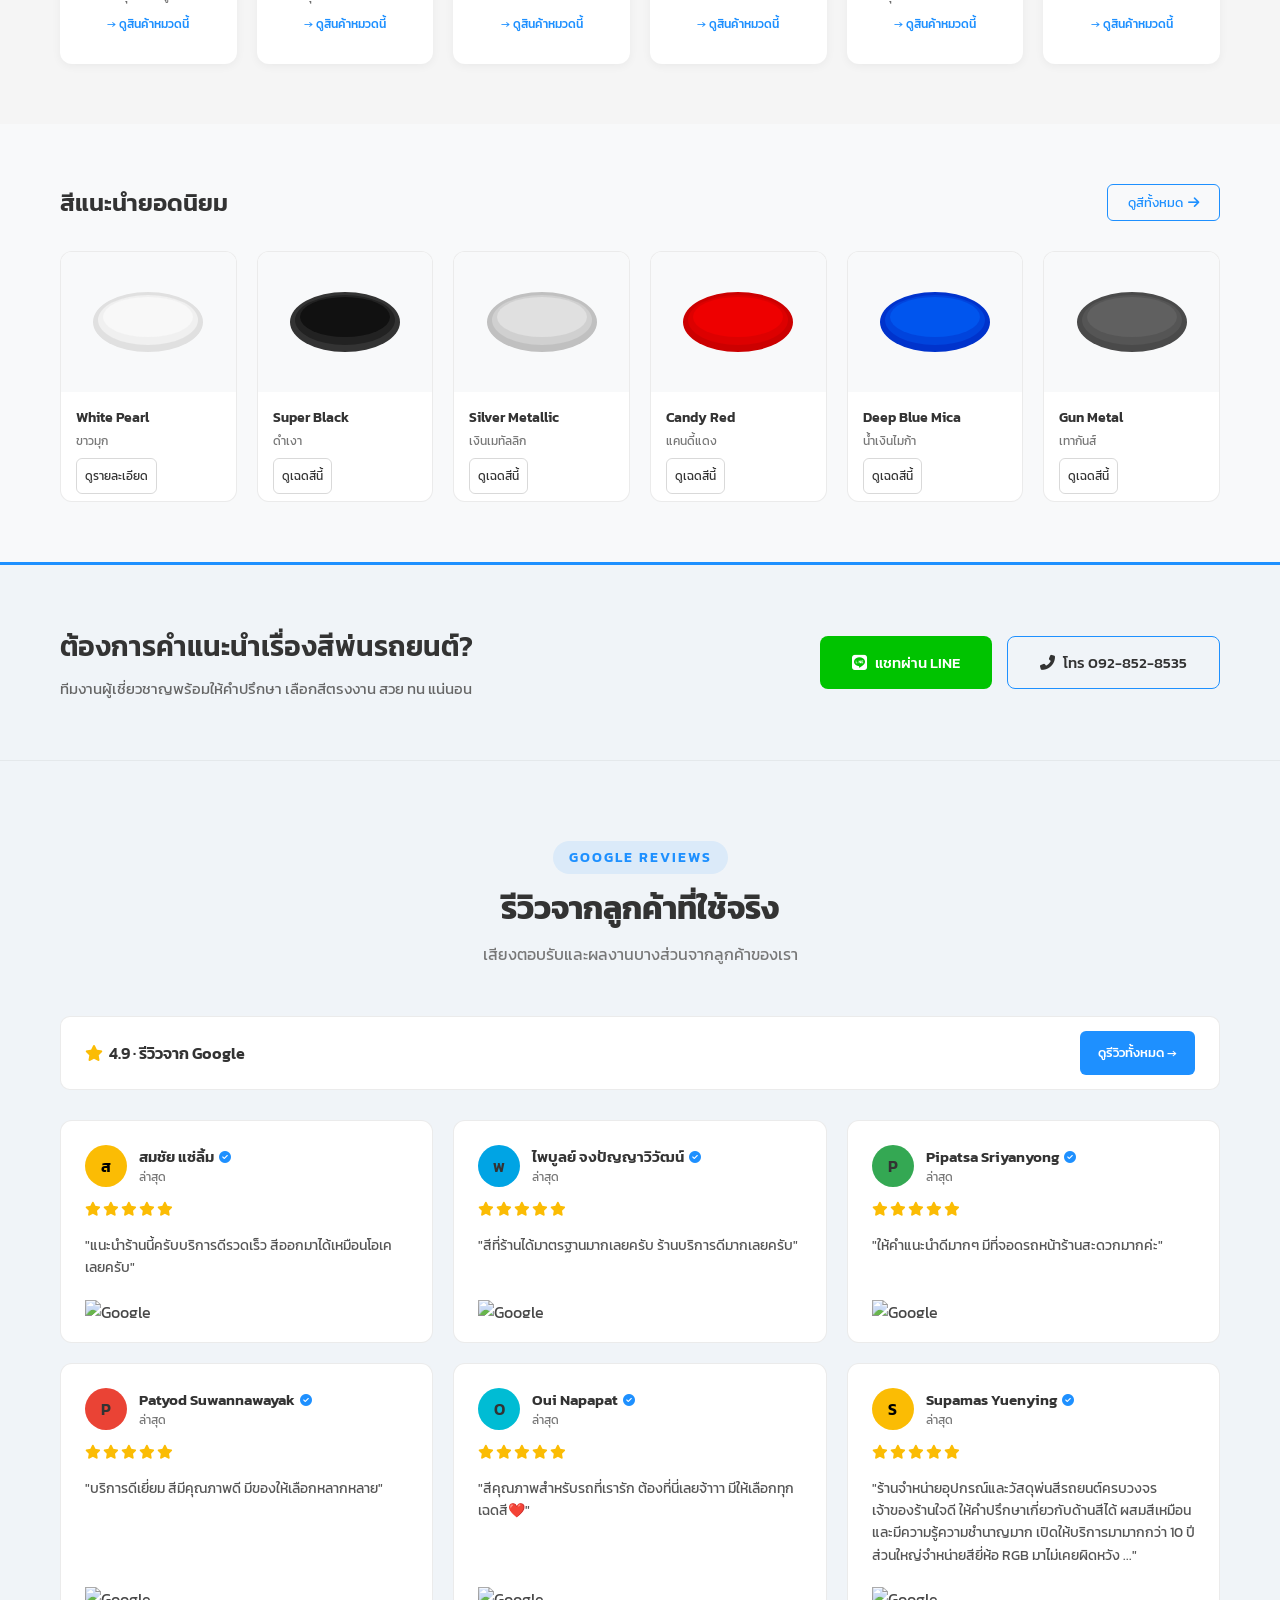
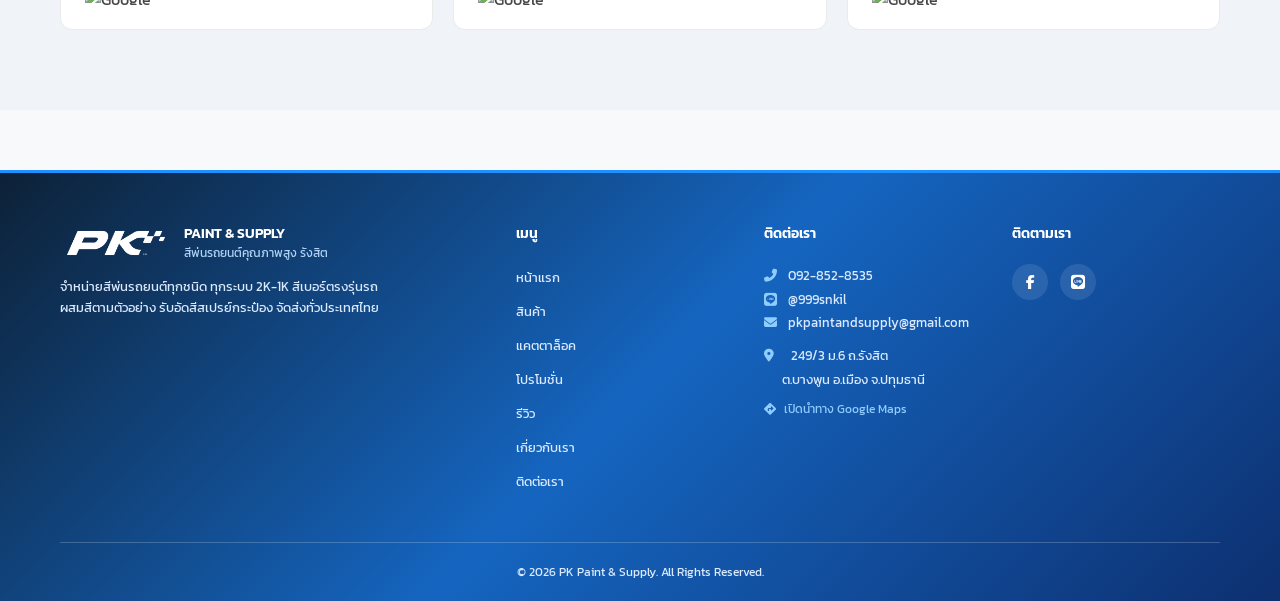
==== commit 5ff1fe23: "Add files via upload" ====
--- a/index.html
+++ b/index.html
@@ -203,7 +203,10 @@
                 <span class="car-brand-name">ISUZU</span>
             </a>
             <a href="catalog.html?brand=ford-mazda" class="car-brand-card">
-                <div class="car-brand-logo-wrap"><img src="asset/mazda_PNG86.png" alt="FORD/MAZDA" loading="lazy"></div>
+                <div class="car-brand-logo-wrap split-logo">
+                    <img src="asset/Ford_logo_flat.svg.png" alt="FORD" class="logo-left" loading="lazy">
+                    <img src="asset/mazda_PNG86.png" alt="MAZDA" class="logo-right" loading="lazy">
+                </div>
                 <span class="car-brand-name">FORD/MAZDA</span>
             </a>
             <a href="catalog.html?brand=mitsubishi" class="car-brand-card">
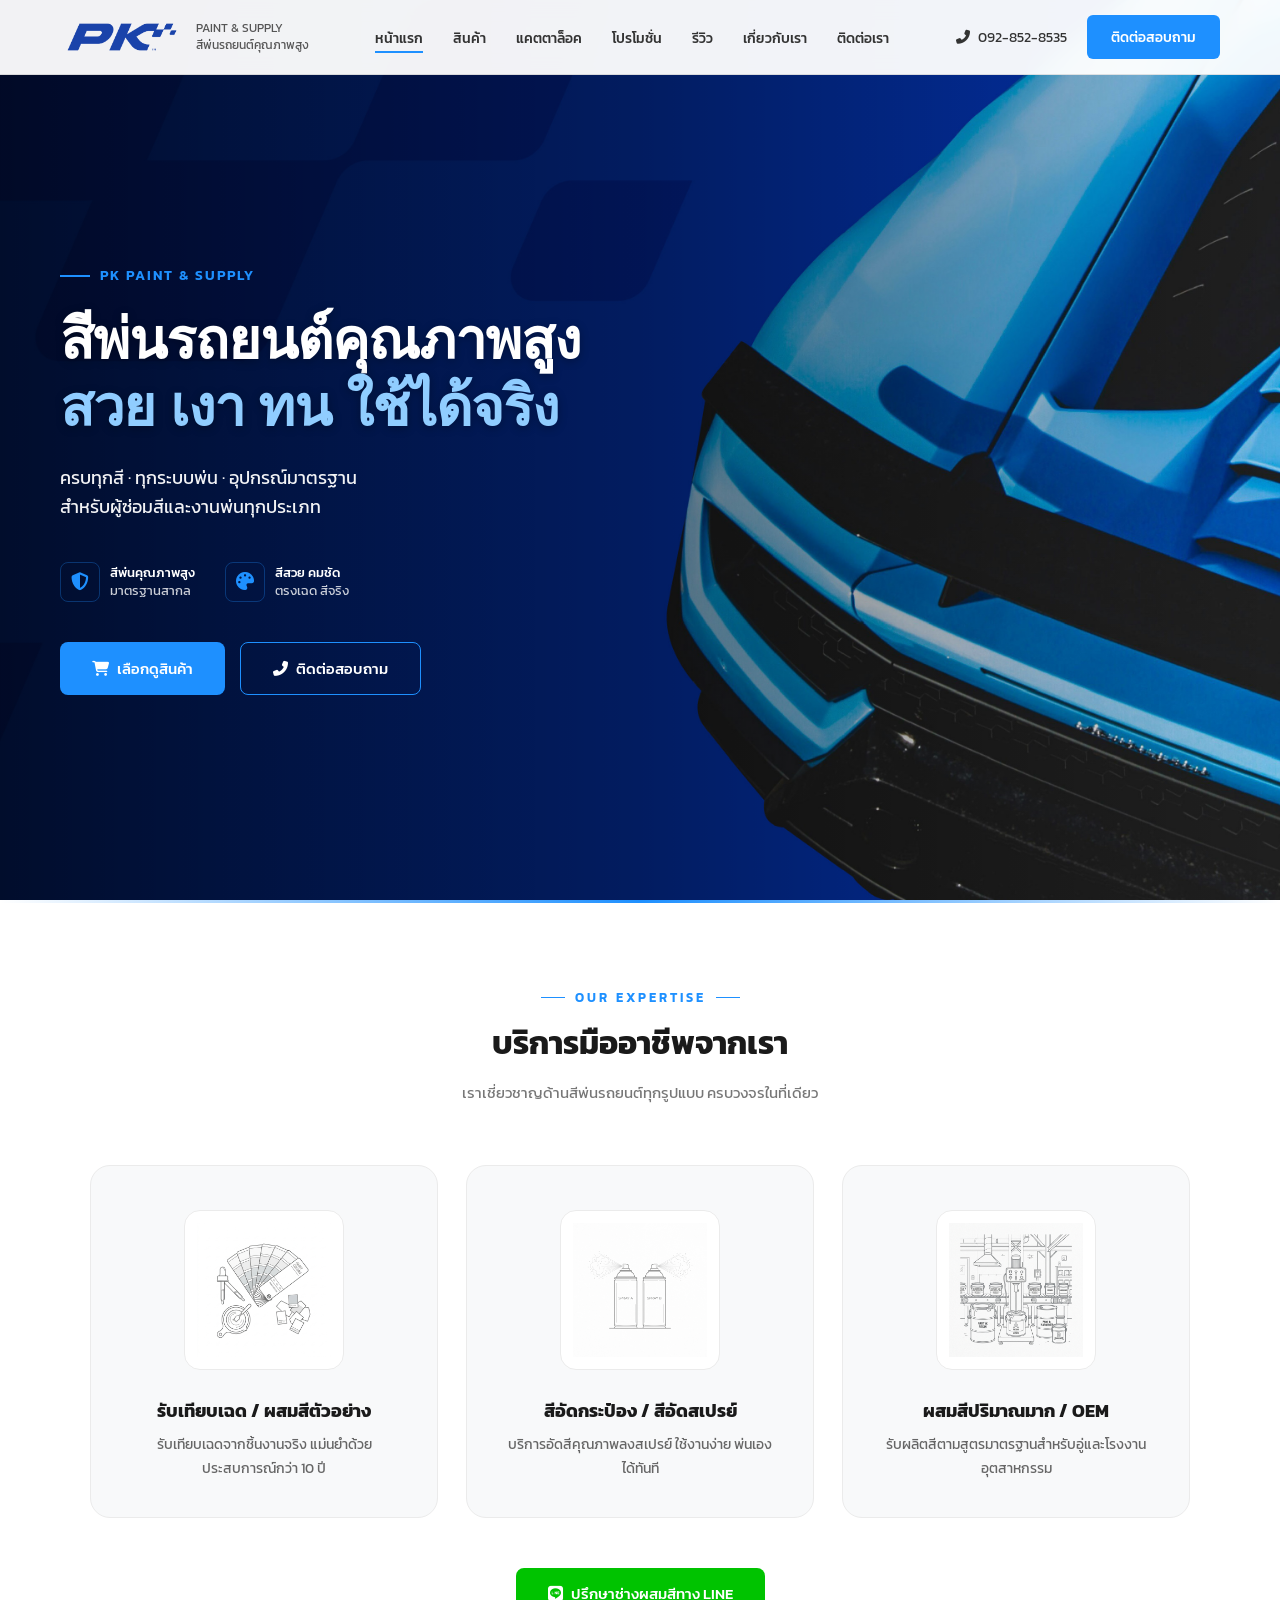
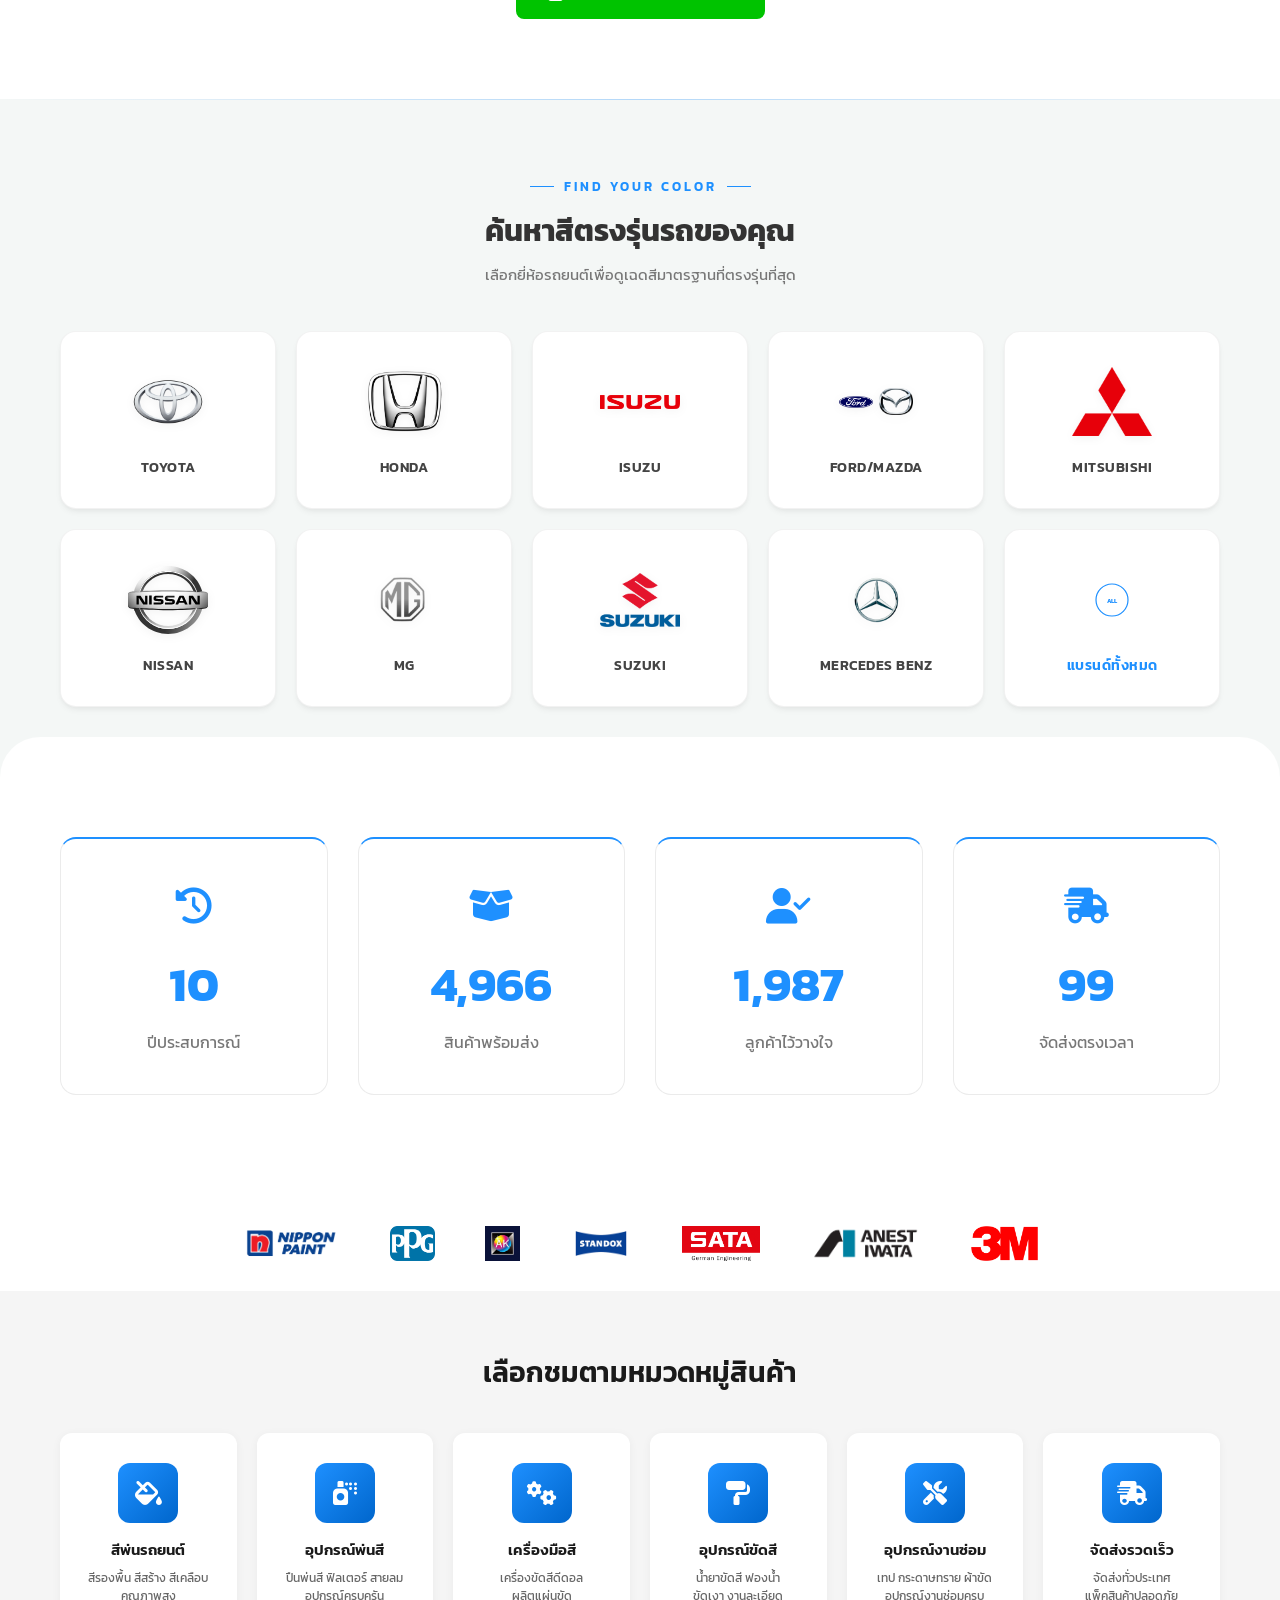
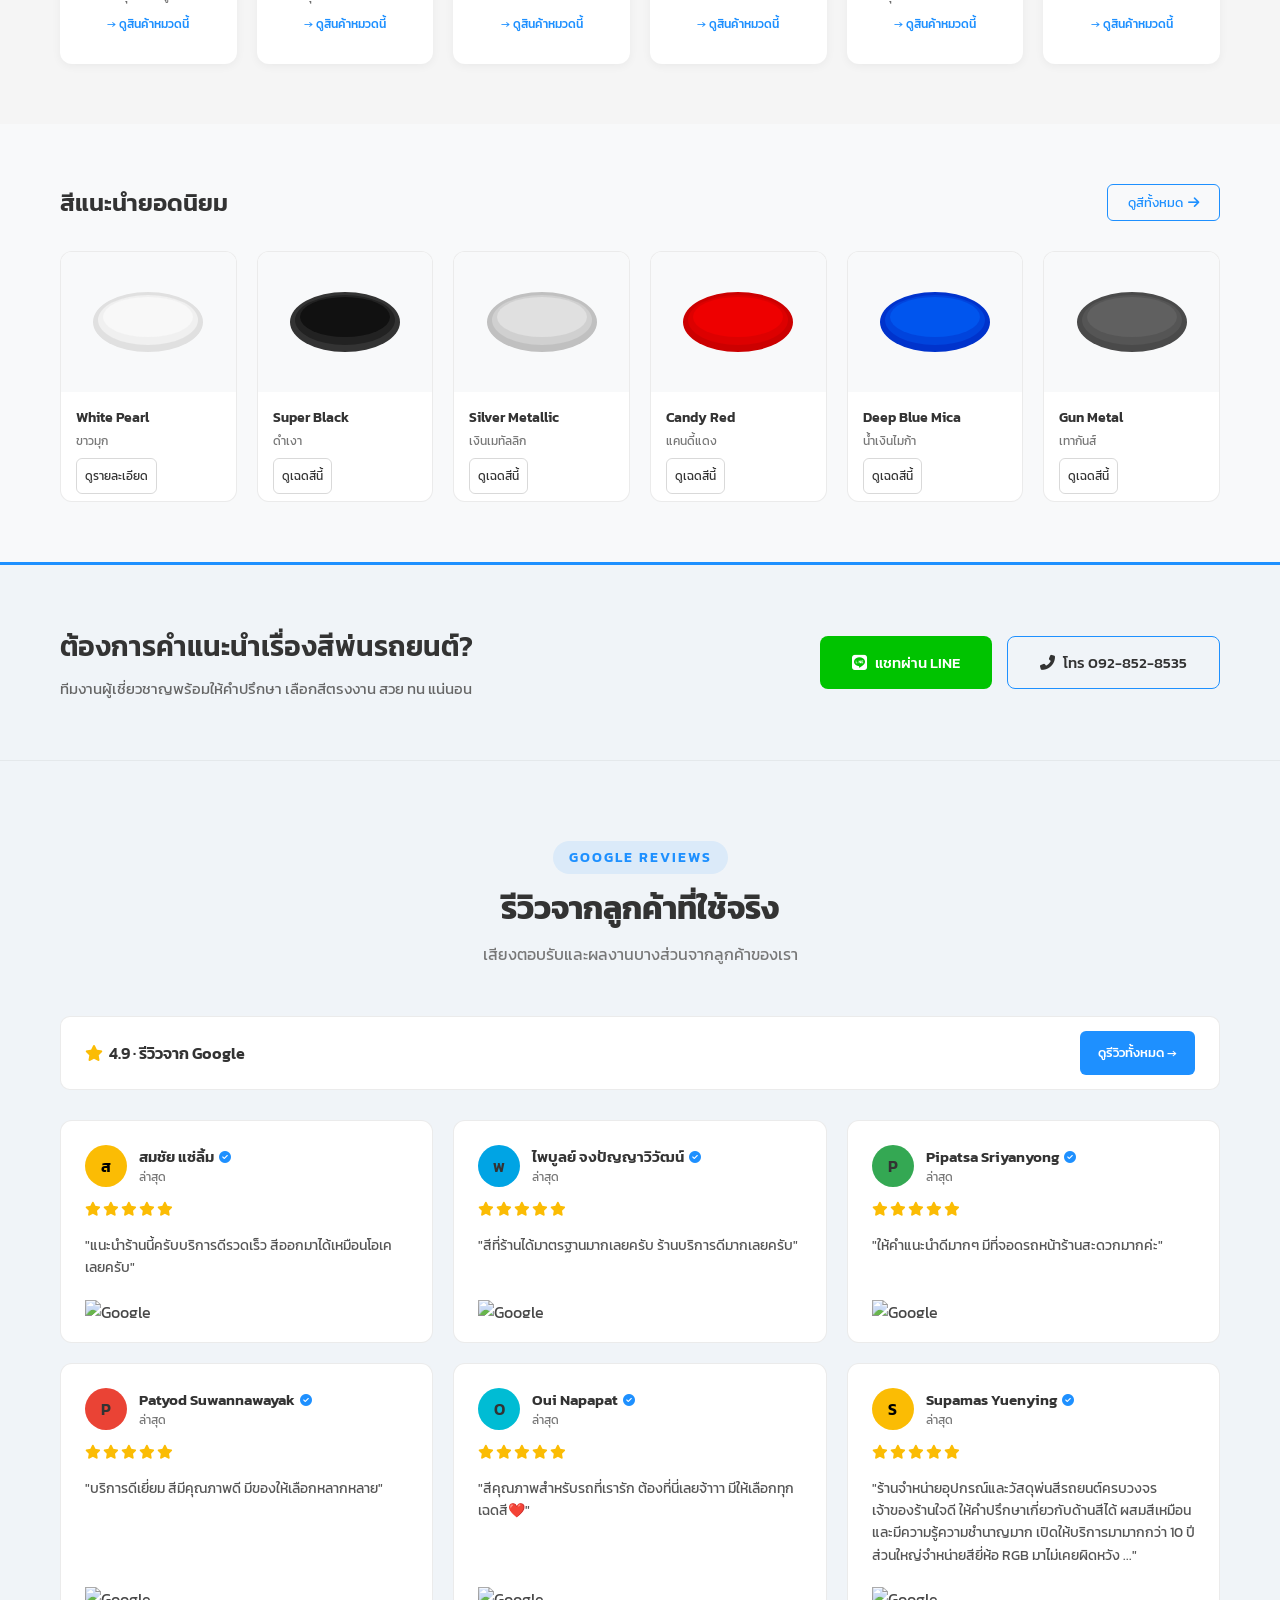
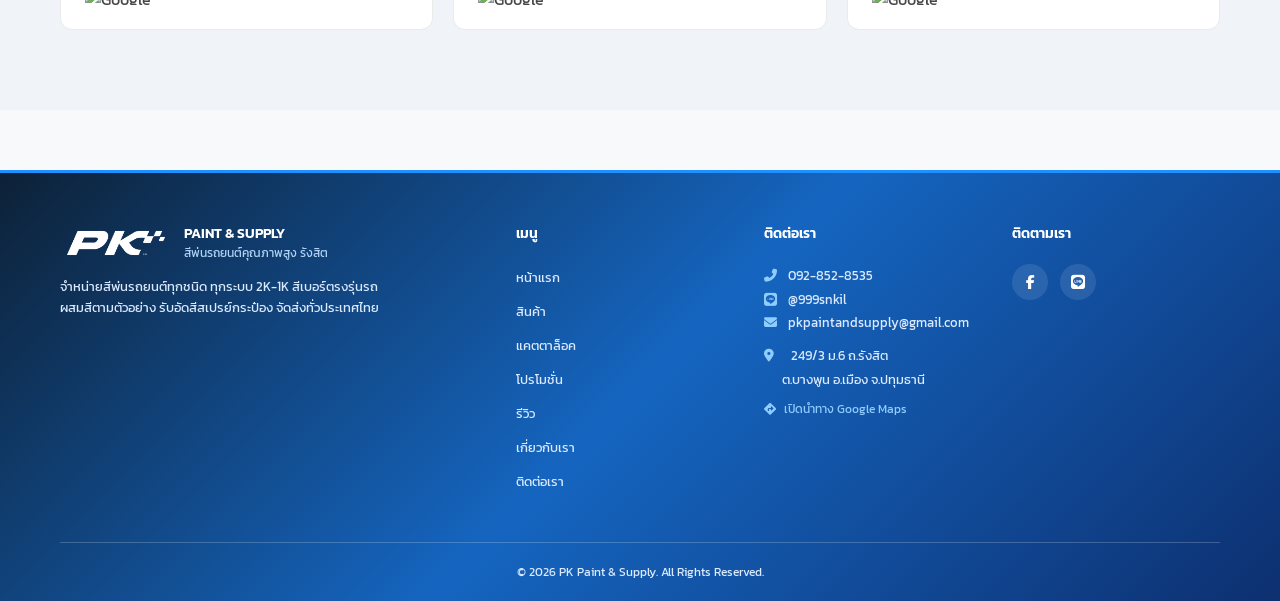
==== commit bc47d07d: "Add files via upload" ====
--- a/index.html
+++ b/index.html
@@ -1,401 +1,401 @@
-<!DOCTYPE html>
-<html lang="th">
-<head>
-    <meta charset="UTF-8">
-    <style>
-        .skip-link {
-            position: absolute;
-            top: -40px;
-            left: 0;
-            background: #1e90ff;
-            color: white;
-            padding: 8px;
-            z-index: 10000;
-            transition: top 0.3s;
-        }
-        .skip-link:focus {
-            top: 0;
-        }
-        .sr-only { position: absolute; width: 1px; height: 1px; padding: 0; margin: -1px; overflow: hidden; clip: rect(0,0,0,0); white-space: nowrap; border: 0; }
-    </style>
-    <meta name="viewport" content="width=device-width, initial-scale=1.0, maximum-scale=5.0, user-scalable=yes">
-    <meta name="view-transition" content="same-origin" />
-    <link rel="preconnect" href="https://fonts.googleapis.com">
-    <link rel="preconnect" href="https://fonts.gstatic.com" crossorigin>
-    <link rel="preconnect" href="https://cdnjs.cloudflare.com">
-    <link rel="preconnect" href="https://cdn.jsdelivr.net">
-    <link rel="dns-prefetch" href="https://fonts.googleapis.com">
-    <link rel="dns-prefetch" href="https://cdnjs.cloudflare.com">
-    <link rel="dns-prefetch" href="https://cdn.jsdelivr.net">
-    <link rel="icon" type="image/png" href="asset/pklogosvg.png">
-    <link rel="preload" href="asset/Cover.jpg" as="image" fetchpriority="high">
-    <title>PK Paint &amp; Supply - สีพ่นรถยนต์คุณภาพสูง</title>
-    <meta name="description"
-        content="จำหน่ายสีพ่นรถยนต์คุณภาพสูง อุปกรณ์พ่นสีครบวงจร ปืนพ่นสี เครื่องขัดสี จัดส่งทั่วประเทศ บริการให้คำปรึกษาโดยผู้เชี่ยวชาญ">
-    <meta property="og:title" content="PK Paint &amp; Supply - สีพ่นรถยนต์คุณภาพสูง">
-    <meta property="og:description"
-        content="จำหน่ายสีพ่นรถยนต์ทุกชนิด ทุกระบบ 2K-1K ผสมสีตามตัวอย่าง รับอัดสีสเปรย์กระป๋อง รังสิต ปทุมธานี">
-    <meta property="og:type" content="website">
-    <meta property="og:locale" content="th_TH">
-    <meta property="og:url" content="https://pkpaintandsupply.com/index.html">
-    <meta property="og:image" content="asset/Cover.jpg">
-    <link rel="canonical" href="https://pkpaintandsupply.com/index.html">
-    <link href="https://fonts.googleapis.com/css2?family=Kanit:wght@300;400;500;600;700;800&display=swap"
-        rel="stylesheet">
-    <link rel="stylesheet" href="https://cdnjs.cloudflare.com/ajax/libs/font-awesome/6.4.0/css/all.min.css">
-    <link rel="stylesheet" href="css/main.css">
-    <link rel="stylesheet" href="css/index.css">
-    <script type="application/ld+json">
-    {
-        "@context": "https://schema.org",
-        "@type": "LocalBusiness",
-        "name": "PK Paint & Supply",
-        "description": "จำหน่ายสีพ่นรถยนต์คุณภาพสูง อุปกรณ์พ่นสีครบวงจร",
-        "image": "asset/Cover.jpg",
-        "telephone": "092-852-8535",
-        "email": "pkpaintandsupply@gmail.com",
-        "address": {
-            "@type": "PostalAddress",
-            "streetAddress": "249/3 ม.6 ถ.รังสิต",
-            "addressLocality": "ต.บางพูน อ.เมือง",
-            "addressRegion": "ปทุมธานี",
-            "addressCountry": "TH"
-        },
-        "openingHours": "Mo-Sa 08:30-18:00",
-        "url": "https://pkpaintandsupply.com"
-    }
-    </script>
-</head>
-<body>
-    <a href="#main-content" class="skip-link">ข้ามไปที่เนื้อหาหลัก</a>
-    <div class="scroll-progress" id="scrollProgress"></div>
-    <nav class="navbar">
-        <a href="index.html" class="logo-link" aria-label="กลับหน้าแรก">
-            <div class="logo-section">
-                <img src="asset/PK Logo-06.png" alt="PK Paint & Supply Logo" class="logo-img" fetchpriority="high">
-                <div class="logo-text">PAINT & SUPPLY<br>สีพ่นรถยนต์คุณภาพสูง</div>
-            </div>
-        </a>
-        <ul class="nav-links">
-            <li><a href="index.html" class="active">หน้าแรก</a></li>
-            <li><a href="products.html">สินค้า</a></li>
-            <li><a href="catalog.html">แคตตาล็อค</a></li>
-            <li><a href="promotions.html">โปรโมชั่น</a></li>
-            <li><a href="review.html">รีวิว</a></li>
-            <li><a href="about.html">เกี่ยวกับเรา</a></li>
-            <li><a href="contact.html">ติดต่อเรา</a></li>
-        </ul>
-        <div class="nav-right">
-            <div class="phone">
-                <i class="fas fa-phone-alt"></i>
-                <a href="tel:0928528535">092-852-8535</a>
-            </div>
-            <a class="btn-contact" href="contact.html">ติดต่อสอบถาม</a>
-            <button class="hamburger" id="hamburger" aria-label="เปิดเมนู" aria-expanded="false">
-                <span></span><span></span><span></span>
-            </button>
-        </div>
-    </nav>
-    <div class="mobile-nav" id="mobileNav" role="dialog" aria-modal="true" aria-label="เมนูหลัก">
-        <a href="index.html" class="active">หน้าแรก</a>
-        <a href="products.html">สินค้า</a>
-        <a href="catalog.html">แคตตาล็อค</a>
-        <a href="promotions.html">โปรโมชั่น</a>
-        <a href="review.html">รีวิว</a>
-        <a href="about.html">เกี่ยวกับเรา</a>
-        <a href="contact.html">ติดต่อเรา</a>
-        <div class="mobile-nav-contact">
-            <a href="tel:0928528535"><i class="fas fa-phone-alt" style="margin-right:8px;color:#1e90ff;"></i>092-852-8535</a>
-            <a href="https://line.me/R/ti/p/@999snkil" target="_blank" rel="noopener"><i class="fab fa-line" style="margin-right:8px;color:#00c300;"></i>LINE: @999snkil</a>
-            <a href="https://www.facebook.com/pkpaint1996/" target="_blank" rel="noopener"><i class="fab fa-facebook-f" style="margin-right:8px;color:#1877f2;"></i>Facebook</a>
-        </div>
-    </div>
-    <main id="main-content">
-    <section class="hero">
-        <div class="hero-content">
-            <div class="hero-subtitle">PK PAINT & SUPPLY</div>
-            <h1 class="hero-title">
-                สีพ่นรถยนต์คุณภาพสูง<br>
-                <span class="highlight">สวย เงา ทน ใช้ได้จริง</span>
-            </h1>
-            <p class="hero-desc">
-                ครบทุกสี · ทุกระบบพ่น · อุปกรณ์มาตรฐาน<br>
-                สำหรับผู้ซ่อมสีและงานพ่นทุกประเภท
-            </p>
-            <div class="features">
-                <div class="feature">
-                    <div class="feature-icon"><i class="fas fa-shield-alt"></i></div>
-                    <div class="feature-text"><strong>สีพ่นคุณภาพสูง</strong>มาตรฐานสากล</div>
-                </div>
-                <div class="feature">
-                    <div class="feature-icon"><i class="fas fa-palette"></i></div>
-                    <div class="feature-text"><strong>สีสวย คมชัด</strong>ตรงเฉด สีจริง</div>
-                </div>
-            </div>
-            <div class="hero-buttons">
-                <a class="btn-primary" href="products.html">
-                    <i class="fas fa-shopping-cart"></i> เลือกดูสินค้า
-                </a>
-                <a class="btn-secondary" href="contact.html">
-                    <i class="fas fa-phone-alt"></i> ติดต่อสอบถาม
-                </a>
-            </div>
-        </div>
-    </section>
-
-    <!-- 1. CORE SERVICES (WHAT WE DO) -->
-    <section class="shop-services-section">
-        <div class="shop-services-header">
-            <div class="shop-services-label">OUR EXPERTISE</div>
-            <h2 class="shop-services-title">บริการมืออาชีพจากเรา</h2>
-            <p class="shop-services-subtitle">เราเชี่ยวชาญด้านสีพ่นรถยนต์ทุกรูปแบบ ครบวงจรในที่เดียว</p>
-        </div>
-        <div class="shop-services-grid">
-            <div class="shop-service-card">
-                <div class="shop-service-img-wrap">
-                    <img src="asset/service_color_match.png" alt="รับเทียบเฉด ผสมสีตัวอย่าง" class="shop-service-img" loading="lazy">
-                </div>
-                <div class="shop-service-body">
-                    <h3 class="shop-service-title">รับเทียบเฉด / ผสมสีตัวอย่าง</h3>
-                    <p class="shop-service-desc">รับเทียบเฉดจากชิ้นงานจริง แม่นยำด้วยประสบการณ์กว่า 10 ปี</p>
-                </div>
-            </div>
-            <div class="shop-service-card">
-                <div class="shop-service-img-wrap">
-                    <img src="asset/service_spray_can.png" alt="สีอัดกระป๋อง สีอัดสเปรย์" class="shop-service-img" loading="lazy">
-                </div>
-                <div class="shop-service-body">
-                    <h3 class="shop-service-title">สีอัดกระป๋อง / สีอัดสเปรย์</h3>
-                    <p class="shop-service-desc">บริการอัดสีคุณภาพลงสเปรย์ ใช้งานง่าย พ่นเองได้ทันที</p>
-                </div>
-            </div>
-            <div class="shop-service-card">
-                <div class="shop-service-img-wrap">
-                    <img src="asset/service_bulk_oem.png" alt="ผสมสีปริมาณมาก OEM" class="shop-service-img" loading="lazy">
-                </div>
-                <div class="shop-service-body">
-                    <h3 class="shop-service-title">ผสมสีปริมาณมาก / OEM</h3>
-                    <p class="shop-service-desc">รับผลิตสีตามสูตรมาตรฐานสำหรับอู่และโรงงานอุตสาหกรรม</p>
-                </div>
-            </div>
-        </div>
-        <div class="shop-services-cta">
-            <a href="https://line.me/R/ti/p/@999snkil" target="_blank" class="btn-line"><i class="fab fa-line"></i> ปรึกษาช่างผสมสีทาง LINE</a>
-        </div>
-    </section>
-
-    <!-- 2. QUICK NAVIGATION (CAR BRANDS) -->
-    <section class="car-brands">
-        <div class="car-brands-label">FIND YOUR COLOR</div>
-        <h2 class="car-brands-title">ค้นหาสีตรงรุ่นรถของคุณ</h2>
-        <p class="car-brands-subtitle">เลือกยี่ห้อรถยนต์เพื่อดูเฉดสีมาตรฐานที่ตรงรุ่นที่สุด</p>
-        <div class="car-brands-grid">
-            <a href="catalog.html?brand=toyota" class="car-brand-card">
-                <div class="car-brand-logo-wrap"><img src="asset/Toyota-Symbol.png" alt="TOYOTA" loading="lazy"></div>
-                <span class="car-brand-name">TOYOTA</span>
-            </a>
-            <a href="catalog.html?brand=honda" class="car-brand-card">
-                <div class="car-brand-logo-wrap"><img src="asset/honda-logo.png" alt="HONDA" loading="lazy"></div>
-                <span class="car-brand-name">HONDA</span>
-            </a>
-            <a href="catalog.html?brand=isuzu" class="car-brand-card">
-                <div class="car-brand-logo-wrap"><img src="asset/Isuzu.svg.png" alt="ISUZU" loading="lazy"></div>
-                <span class="car-brand-name">ISUZU</span>
-            </a>
-            <a href="catalog.html?brand=ford-mazda" class="car-brand-card">
-                <div class="car-brand-logo-wrap split-logo">
-                    <img src="asset/Ford_logo_flat.svg.png" alt="FORD" class="logo-left" loading="lazy">
-                    <img src="asset/mazda_PNG86.png" alt="MAZDA" class="logo-right" loading="lazy">
-                </div>
-                <span class="car-brand-name">FORD/MAZDA</span>
-            </a>
-            <a href="catalog.html?brand=mitsubishi" class="car-brand-card">
-                <div class="car-brand-logo-wrap"><img src="asset/Mitsubishi_logo.svg.png" alt="MITSUBISHI" loading="lazy"></div>
-                <span class="car-brand-name">MITSUBISHI</span>
-            </a>
-            <a href="catalog.html?brand=nissan" class="car-brand-card">
-                <div class="car-brand-logo-wrap"><img src="asset/nissan-6.svg" alt="NISSAN" loading="lazy"></div>
-                <span class="car-brand-name">NISSAN</span>
-            </a>
-            <a href="catalog.html?brand=mg" class="car-brand-card">
-                <div class="car-brand-logo-wrap"><img src="asset/MG-Logo.png" alt="MG" loading="lazy"></div>
-                <span class="car-brand-name">MG</span>
-            </a>
-            <a href="catalog.html?brand=suzuki" class="car-brand-card">
-                <div class="car-brand-logo-wrap"><img src="asset/Suzuki_Motor_Corporation_logo.svg.png" alt="SUZUKI" loading="lazy"></div>
-                <span class="car-brand-name">SUZUKI</span>
-            </a>
-            <a href="catalog.html?brand=mercedes-benz" class="car-brand-card">
-                <div class="car-brand-logo-wrap"><img src="asset/Mercedes-Benz-Logo.png" alt="MERCEDES BENZ" loading="lazy"></div>
-                <span class="car-brand-name">MERCEDES BENZ</span>
-            </a>
-            <a href="catalog.html" class="car-brand-card">
-                <div class="car-brand-logo-wrap">
-                    <svg viewBox="0 0 100 100" fill="none" xmlns="http://www.w3.org/2000/svg" style="width: 40px;">
-                        <circle cx="50" cy="50" r="40" stroke="#1e90ff" stroke-width="3" />
-                        <text x="50" y="58" text-anchor="middle" fill="#1e90ff" font-family="Kanit, sans-serif" font-size="16" font-weight="700">ALL</text>
-                    </svg>
-                </div>
-                <span class="car-brand-name" style="color:#1e90ff;">แบรนด์ทั้งหมด</span>
-            </a>
-        </div>
-    </section>
-
-    <!-- 3. TRUST & PROOF -->
-    <section class="stats-section">
-        <div class="stats-grid">
-            <div class="stat-card">
-                <div class="stat-icon"><i class="fas fa-clock-rotate-left"></i></div>
-                <span class="stat-number" data-target="10" data-suffix="+">0</span>
-                <span class="stat-label">ปีประสบการณ์</span>
-            </div>
-            <div class="stat-card">
-                <div class="stat-icon"><i class="fas fa-box-open"></i></div>
-                <span class="stat-number" data-target="5000" data-suffix="+">0</span>
-                <span class="stat-label">สินค้าพร้อมส่ง</span>
-            </div>
-            <div class="stat-card">
-                <div class="stat-icon"><i class="fas fa-user-check"></i></div>
-                <span class="stat-number" data-target="2000" data-suffix="+">0</span>
-                <span class="stat-label">ลูกค้าไว้วางใจ</span>
-            </div>
-            <div class="stat-card">
-                <div class="stat-icon"><i class="fas fa-truck-fast"></i></div>
-                <span class="stat-number" data-target="100" data-suffix="%">0</span>
-                <span class="stat-label">จัดส่งตรงเวลา</span>
-            </div>
-        </div>
-    </section>
-    <section class="brands">
-        <h2 class="sr-only">แบรนด์พันธมิตร</h2>
-        <img src="asset/PGL-01.png" alt="NIPPON PAINT" class="brand-logo" loading="lazy" decoding="async">
-        <img src="asset/PPG_Logo.svg.png" alt="PPG" class="brand-logo" loading="lazy" decoding="async">
-        <img src="asset/AIKKA.jpg" alt="Aikka" class="brand-logo" loading="lazy" decoding="async">
-        <img src="asset/STANDOX.png" alt="STANDOX" class="brand-logo" loading="lazy" decoding="async">
-        <img src="asset/SATA_Logo_new.jpg" alt="SATA" class="brand-logo" loading="lazy" decoding="async">
-        <img src="asset/anest-iwata-logo-sm_orig.png" alt="Anest Iwata" class="brand-logo" loading="lazy" decoding="async">
-        <img src="asset/3M_wordmark.svg.png" alt="3M" class="brand-logo" loading="lazy" decoding="async">
-    </section>
-    <section class="services">
-        <h2 class="services-title">เลือกชมตามหมวดหมู่สินค้า</h2>
-        <div class="services-grid">
-            <div class="service-card">
-                <div class="service-icon"><i class="fas fa-fill-drip"></i></div>
-                <div class="service-name">สีพ่นรถยนต์</div>
-                <div class="service-desc">สีรองพื้น สีสร้าง สีเคลือบ<br>คุณภาพสูง</div>
-                <a href="products.html" class="service-link">→ ดูสินค้าหมวดนี้</a>
-            </div>
-            <div class="service-card">
-                <div class="service-icon"><i class="fas fa-spray-can"></i></div>
-                <div class="service-name">อุปกรณ์พ่นสี</div>
-                <div class="service-desc">ปืนพ่นสี ฟิลเตอร์ สายลม<br>อุปกรณ์ครบครัน</div>
-                <a href="products.html" class="service-link">→ ดูสินค้าหมวดนี้</a>
-            </div>
-            <div class="service-card">
-                <div class="service-icon"><i class="fas fa-gears"></i></div>
-                <div class="service-name">เครื่องมือสี</div>
-                <div class="service-desc">เครื่องขัดสีดีดอล<br>ผลิตแผ่นขัด</div>
-                <a href="products.html" class="service-link">→ ดูสินค้าหมวดนี้</a>
-            </div>
-            <div class="service-card">
-                <div class="service-icon"><i class="fas fa-paint-roller"></i></div>
-                <div class="service-name">อุปกรณ์ขัดสี</div>
-                <div class="service-desc">น้ำยาขัดสี ฟองน้ำ<br>ขัดเงา งานละเอียด</div>
-                <a href="products.html" class="service-link">→ ดูสินค้าหมวดนี้</a>
-            </div>
-            <div class="service-card">
-                <div class="service-icon"><i class="fas fa-screwdriver-wrench"></i></div>
-                <div class="service-name">อุปกรณ์งานซ่อม</div>
-                <div class="service-desc">เทป กระดาษทราย ผ้าขัด<br>อุปกรณ์งานซ่อมครบ</div>
-                <a href="products.html" class="service-link">→ ดูสินค้าหมวดนี้</a>
-            </div>
-            <div class="service-card">
-                <div class="service-icon"><i class="fas fa-truck-fast"></i></div>
-                <div class="service-name">จัดส่งรวดเร็ว</div>
-                <div class="service-desc">จัดส่งทั่วประเทศ<br>แพ็คสินค้าปลอดภัย</div>
-                <a href="products.html" class="service-link">→ ดูสินค้าหมวดนี้</a>
-            </div>
-        </div>
-    </section>
-    <section class="products">
-        <div class="products-header">
-            <h2 class="products-title">สีแนะนำยอดนิยม</h2>
-            <a class="btn-viewall" href="products.html">ดูสีทั้งหมด <i class="fas fa-arrow-right"></i></a>
-        </div>
-        <div class="products-grid">
-            <div class="product-card">
-                <div class="product-image"><svg width="120" height="80" viewBox="0 0 120 80"><ellipse cx="60" cy="40" rx="55" ry="30" fill="#e0e0e0"/><ellipse cx="60" cy="38" rx="50" ry="25" fill="#f0f0f0"/><ellipse cx="60" cy="35" rx="45" ry="20" fill="#f8f8f8"/></svg></div>
-                <div class="product-info"><div class="product-name">White Pearl</div><div class="product-type">ขาวมุก</div><a class="btn-detail" href="products.html">ดูรายละเอียด</a></div>
-            </div>
-            <div class="product-card">
-                <div class="product-image"><svg width="120" height="80" viewBox="0 0 120 80"><ellipse cx="60" cy="40" rx="55" ry="30" fill="#333333"/><ellipse cx="60" cy="38" rx="50" ry="25" fill="#222222"/><ellipse cx="60" cy="35" rx="45" ry="20" fill="#111111"/></svg></div>
-                <div class="product-info"><div class="product-name">Super Black</div><div class="product-type">ดำเงา</div><a class="btn-detail" href="catalog.html?search=Super Black">ดูเฉดสีนี้</a></div>
-            </div>
-            <div class="product-card">
-                <div class="product-image"><svg width="120" height="80" viewBox="0 0 120 80"><ellipse cx="60" cy="40" rx="55" ry="30" fill="#c0c0c0"/><ellipse cx="60" cy="38" rx="50" ry="25" fill="#d0d0d0"/><ellipse cx="60" cy="35" rx="45" ry="20" fill="#e0e0e0"/></svg></div>
-                <div class="product-info"><div class="product-name">Silver Metallic</div><div class="product-type">เงินเมทัลลิก</div><a class="btn-detail" href="catalog.html?search=Silver">ดูเฉดสีนี้</a></div>
-            </div>
-            <div class="product-card">
-                <div class="product-image"><svg width="120" height="80" viewBox="0 0 120 80"><ellipse cx="60" cy="40" rx="55" ry="30" fill="#cc0000"/><ellipse cx="60" cy="38" rx="50" ry="25" fill="#dd0000"/><ellipse cx="60" cy="35" rx="45" ry="20" fill="#ee0000"/></svg></div>
-                <div class="product-info"><div class="product-name">Candy Red</div><div class="product-type">แคนดี้แดง</div><a class="btn-detail" href="catalog.html?search=Candy Red">ดูเฉดสีนี้</a></div>
-            </div>
-            <div class="product-card">
-                <div class="product-image"><svg width="120" height="80" viewBox="0 0 120 80"><ellipse cx="60" cy="40" rx="55" ry="30" fill="#0033cc"/><ellipse cx="60" cy="38" rx="50" ry="25" fill="#0044dd"/><ellipse cx="60" cy="35" rx="45" ry="20" fill="#0055ee"/></svg></div>
-                <div class="product-info"><div class="product-name">Deep Blue Mica</div><div class="product-type">น้ำเงินไมก้า</div><a class="btn-detail" href="catalog.html?search=Deep Blue">ดูเฉดสีนี้</a></div>
-            </div>
-            <div class="product-card">
-                <div class="product-image"><svg width="120" height="80" viewBox="0 0 120 80"><ellipse cx="60" cy="40" rx="55" ry="30" fill="#4a4a4a"/><ellipse cx="60" cy="38" rx="50" ry="25" fill="#555555"/><ellipse cx="60" cy="35" rx="45" ry="20" fill="#606060"/></svg></div>
-                <div class="product-info"><div class="product-name">Gun Metal</div><div class="product-type">เทากันส์</div><a class="btn-detail" href="catalog.html?search=Gun Metal">ดูเฉดสีนี้</a></div>
-            </div>
-        </div>
-    </section>
-    <section class="cta">
-        <div class="cta-content">
-            <h2 class="cta-title">ต้องการคำแนะนำเรื่องสีพ่นรถยนต์?</h2>
-            <p class="cta-desc">ทีมงานผู้เชี่ยวชาญพร้อมให้คำปรึกษา เลือกสีตรงงาน สวย ทน แน่นอน</p>
-        </div>
-        <div class="cta-buttons">
-            <a class="btn-line" href="https://line.me/R/ti/p/@999snkil" target="_blank" rel="noopener"><i class="fab fa-line"></i> แชทผ่าน LINE</a>
-            <a class="btn-phone" href="tel:0928528535"><i class="fas fa-phone-alt"></i> โทร 092-852-8535</a>
-        </div>
-    </section>
-    <section class="reviews-section">
-        <div class="reviews-header">
-            <div class="reviews-label">GOOGLE REVIEWS</div>
-            <h2 class="reviews-title">รีวิวจากลูกค้าที่ใช้จริง</h2>
-            <p class="reviews-subtitle">เสียงตอบรับและผลงานบางส่วนจากลูกค้าของเรา</p>
-        </div>
-        <div class="reviews-summary-bar">
-            <span class="reviews-summary-score"><i class="fas fa-star" style="color:#fbbc04;margin-right:6px;"></i>4.9 · รีวิวจาก Google</span>
-            <a href="https://maps.app.goo.gl/S74pSdH2BgsrWLKd8" target="_blank" rel="noopener" class="reviews-summary-btn">ดูรีวิวทั้งหมด →</a>
-        </div>
-        <div class="reviews-grid">
-            <div class="review-card"><div class="review-author-header"><div class="review-avatar" style="background-color:#fbbc04;color:#000;">ส</div><div class="review-author-info"><div class="review-name">สมชัย แซ่ลิ้ม <i class="fas fa-check-circle review-verified"></i></div><div class="review-date">ล่าสุด</div></div></div><div class="review-stars"><i class="fas fa-star"></i><i class="fas fa-star"></i><i class="fas fa-star"></i><i class="fas fa-star"></i><i class="fas fa-star"></i></div><div class="review-text">"แนะนำร้านนี้ครับบริการดีรวดเร็ว สีออกมาได้เหมือนโอเคเลยครับ"</div><div class="review-footer"><img src="https://upload.wikimedia.org/wikipedia/commons/2/2f/Google_2015_logo.svg" alt="Google" class="google-logo"></div></div>
-            <div class="review-card"><div class="review-author-header"><div class="review-avatar" style="background-color:#00a4e4;color:#333;">พ</div><div class="review-author-info"><div class="review-name">ไพบูลย์ จงปัญญาวิวัฒน์ <i class="fas fa-check-circle review-verified"></i></div><div class="review-date">ล่าสุด</div></div></div><div class="review-stars"><i class="fas fa-star"></i><i class="fas fa-star"></i><i class="fas fa-star"></i><i class="fas fa-star"></i><i class="fas fa-star"></i></div><div class="review-text">"สีที่ร้านได้มาตรฐานมากเลยครับ ร้านบริการดีมากเลยครับ"</div><div class="review-footer"><img src="https://upload.wikimedia.org/wikipedia/commons/2/2f/Google_2015_logo.svg" alt="Google" class="google-logo"></div></div>
-            <div class="review-card"><div class="review-author-header"><div class="review-avatar" style="background-color:#34a853;color:#333;">P</div><div class="review-author-info"><div class="review-name">Pipatsa Sriyanyong <i class="fas fa-check-circle review-verified"></i></div><div class="review-date">ล่าสุด</div></div></div><div class="review-stars"><i class="fas fa-star"></i><i class="fas fa-star"></i><i class="fas fa-star"></i><i class="fas fa-star"></i><i class="fas fa-star"></i></div><div class="review-text">"ให้คำแนะนำดีมากๆ มีที่จอดรถหน้าร้านสะดวกมากค่ะ"</div><div class="review-footer"><img src="https://upload.wikimedia.org/wikipedia/commons/2/2f/Google_2015_logo.svg" alt="Google" class="google-logo"></div></div>
-            <div class="review-card"><div class="review-author-header"><div class="review-avatar" style="background-color:#ea4335;color:#333;">P</div><div class="review-author-info"><div class="review-name">Patyod Suwannawayak <i class="fas fa-check-circle review-verified"></i></div><div class="review-date">ล่าสุด</div></div></div><div class="review-stars"><i class="fas fa-star"></i><i class="fas fa-star"></i><i class="fas fa-star"></i><i class="fas fa-star"></i><i class="fas fa-star"></i></div><div class="review-text">"บริการดีเยี่ยม สีมีคุณภาพดี มีของให้เลือกหลากหลาย"</div><div class="review-footer"><img src="https://upload.wikimedia.org/wikipedia/commons/2/2f/Google_2015_logo.svg" alt="Google" class="google-logo"></div></div>
-            <div class="review-card"><div class="review-author-header"><div class="review-avatar" style="background-color:#00bcd4;color:#333;">O</div><div class="review-author-info"><div class="review-name">Oui Napapat <i class="fas fa-check-circle review-verified"></i></div><div class="review-date">ล่าสุด</div></div></div><div class="review-stars"><i class="fas fa-star"></i><i class="fas fa-star"></i><i class="fas fa-star"></i><i class="fas fa-star"></i><i class="fas fa-star"></i></div><div class="review-text">"สีคุณภาพสำหรับรถที่เรารัก ต้องที่นี่เลยจ้าาา มีให้เลือกทุกเฉดสี❤️"</div><div class="review-footer"><img src="https://upload.wikimedia.org/wikipedia/commons/2/2f/Google_2015_logo.svg" alt="Google" class="google-logo"></div></div>
-            <div class="review-card"><div class="review-author-header"><div class="review-avatar" style="background-color:#fbbc04;color:#000;">S</div><div class="review-author-info"><div class="review-name">Supamas Yuenying <i class="fas fa-check-circle review-verified"></i></div><div class="review-date">ล่าสุด</div></div></div><div class="review-stars"><i class="fas fa-star"></i><i class="fas fa-star"></i><i class="fas fa-star"></i><i class="fas fa-star"></i><i class="fas fa-star"></i></div><div class="review-text">"ร้านจำหน่ายอุปกรณ์และวัสดุพ่นสีรถยนต์ครบวงจร เจ้าของร้านใจดี ให้คำปรึกษาเกี่ยวกับด้านสีได้ ผสมสีเหมือน และมีความรู้ความชำนาญมาก เปิดให้บริการมามากกว่า 10 ปี ส่วนใหญ่จำหน่ายสียี่ห้อ RGB มาไม่เคยผิดหวัง ..."</div><div class="review-footer"><img src="https://upload.wikimedia.org/wikipedia/commons/2/2f/Google_2015_logo.svg" alt="Google" class="google-logo"></div></div>
-        </div>
-    </section>
-    </main>
-    <footer class="footer">
-        <div class="footer-content">
-            <div class="footer-col">
-                <div class="footer-logo"><img src="asset/PK Logo-05.png" alt="PK Paint & Supply Logo" class="footer-logo-img"><div><div style="font-size:14px;font-weight:600;color:#fff;">PAINT &amp; SUPPLY</div><div style="font-size:12px;color:#b0d4f7;">สีพ่นรถยนต์คุณภาพสูง รังสิต</div></div></div>
-                <p class="footer-desc">จำหน่ายสีพ่นรถยนต์ทุกชนิด ทุกระบบ 2K-1K สีเบอร์ตรงรุ่นรถ<br>ผสมสีตามตัวอย่าง รับอัดสีสเปรย์กระป๋อง จัดส่งทั่วประเทศไทย</p>
-            </div>
-            <div class="footer-col"><h4 class="footer-title">เมนู</h4><ul class="footer-links"><li><a href="index.html">หน้าแรก</a></li><li><a href="products.html">สินค้า</a></li><li><a href="catalog.html">แคตตาล็อค</a></li><li><a href="promotions.html">โปรโมชั่น</a></li><li><a href="review.html">รีวิว</a></li><li><a href="about.html">เกี่ยวกับเรา</a></li><li><a href="contact.html">ติดต่อเรา</a></li></ul></div>
-            <div class="footer-col"><h4 class="footer-title">ติดต่อเรา</h4><div class="footer-contact"><div><i class="fas fa-phone-alt"></i><a href="tel:0928528535">092-852-8535</a></div><div><i class="fab fa-line"></i><a href="https://line.me/R/ti/p/@999snkil" target="_blank" rel="noopener">@999snkil</a></div><div><i class="fas fa-envelope"></i><a href="mailto:pkpaintandsupply@gmail.com">pkpaintandsupply@gmail.com</a></div><div style="margin-top:10px;"><i class="fas fa-map-marker-alt"></i> 249/3 ม.6 ถ.รังสิต<br>&nbsp;&nbsp;&nbsp;&nbsp;&nbsp;&nbsp;ต.บางพูน อ.เมือง จ.ปทุมธานี</div><div style="margin-top:6px;"><a href="https://maps.app.goo.gl/S74pSdH2BgsrWLKd8" target="_blank" rel="noopener" style="color:#90cdff;font-size:12px;"><i class="fas fa-directions" style="margin-right:4px;"></i>เปิดนำทาง Google Maps</a></div></div></div>
-            <div class="footer-col"><h4 class="footer-title">ติดตามเรา</h4><div class="footer-social"><a href="https://www.facebook.com/pkpaint1996/" target="_blank" rel="noopener" title="Facebook"><i class="fab fa-facebook-f"></i></a><a href="https://line.me/R/ti/p/@999snkil" target="_blank" rel="noopener" title="LINE"><i class="fab fa-line"></i></a></div></div>
-        </div>
-        <div class="footer-bottom">&copy; <span id="copyright-year"></span> PK Paint &amp; Supply. All Rights Reserved.</div>
-    </footer>
-    <button class="scroll-top" id="scrollTop" aria-label="กลับขึ้นด้านบน" title="กลับขึ้นด้านบน">
-        <i class="fas fa-chevron-up"></i>
-    </button>
-    <script src="js/index.js" defer></script>
-    <script src="js/main.js" defer></script>
-    <script src="https://cdn.jsdelivr.net/npm/instant.page@5.2.0/instantpage.js" type="module" integrity="sha384-jnZyQsSR1OYvSB2kM7RLMhfC4YJOqT1fCTzykGMNVbsZSsviQnCOFIhUhN7OCSF" crossorigin="anonymous"></script>
-</body>
-</html>
+<!DOCTYPE html>
+<html lang="th">
+<head>
+    <meta charset="UTF-8">
+    <style>
+        .skip-link {
+            position: absolute;
+            top: -40px;
+            left: 0;
+            background: #1e90ff;
+            color: white;
+            padding: 8px;
+            z-index: 10000;
+            transition: top 0.3s;
+        }
+        .skip-link:focus {
+            top: 0;
+        }
+        .sr-only { position: absolute; width: 1px; height: 1px; padding: 0; margin: -1px; overflow: hidden; clip: rect(0,0,0,0); white-space: nowrap; border: 0; }
+    </style>
+    <meta name="viewport" content="width=device-width, initial-scale=1.0, maximum-scale=5.0, user-scalable=yes">
+    <meta name="view-transition" content="same-origin" />
+    <link rel="preconnect" href="https://fonts.googleapis.com">
+    <link rel="preconnect" href="https://fonts.gstatic.com" crossorigin>
+    <link rel="preconnect" href="https://cdnjs.cloudflare.com">
+    <link rel="preconnect" href="https://cdn.jsdelivr.net">
+    <link rel="dns-prefetch" href="https://fonts.googleapis.com">
+    <link rel="dns-prefetch" href="https://cdnjs.cloudflare.com">
+    <link rel="dns-prefetch" href="https://cdn.jsdelivr.net">
+    <link rel="icon" type="image/png" href="asset/pklogosvg.png">
+    <link rel="preload" href="asset/Cover.jpg" as="image" fetchpriority="high">
+    <title>PK Paint &amp; Supply - สีพ่นรถยนต์คุณภาพสูง</title>
+    <meta name="description"
+        content="จำหน่ายสีพ่นรถยนต์คุณภาพสูง อุปกรณ์พ่นสีครบวงจร ปืนพ่นสี เครื่องขัดสี จัดส่งทั่วประเทศ บริการให้คำปรึกษาโดยผู้เชี่ยวชาญ">
+    <meta property="og:title" content="PK Paint &amp; Supply - สีพ่นรถยนต์คุณภาพสูง">
+    <meta property="og:description"
+        content="จำหน่ายสีพ่นรถยนต์ทุกชนิด ทุกระบบ 2K-1K ผสมสีตามตัวอย่าง รับอัดสีสเปรย์กระป๋อง รังสิต ปทุมธานี">
+    <meta property="og:type" content="website">
+    <meta property="og:locale" content="th_TH">
+    <meta property="og:url" content="https://pkpaintandsupply.com/index.html">
+    <meta property="og:image" content="asset/Cover.jpg">
+    <link rel="canonical" href="https://pkpaintandsupply.com/index.html">
+    <link href="https://fonts.googleapis.com/css2?family=Kanit:wght@300;400;500;600;700;800&display=swap"
+        rel="stylesheet">
+    <link rel="stylesheet" href="https://cdnjs.cloudflare.com/ajax/libs/font-awesome/6.4.0/css/all.min.css">
+    <link rel="stylesheet" href="css/main.css?v=1.0.2">
+    <link rel="stylesheet" href="css/index.css?v=1.0.2">
+    <script type="application/ld+json">
+    {
+        "@context": "https://schema.org",
+        "@type": "LocalBusiness",
+        "name": "PK Paint & Supply",
+        "description": "จำหน่ายสีพ่นรถยนต์คุณภาพสูง อุปกรณ์พ่นสีครบวงจร",
+        "image": "asset/Cover.jpg",
+        "telephone": "092-852-8535",
+        "email": "pkpaintandsupply@gmail.com",
+        "address": {
+            "@type": "PostalAddress",
+            "streetAddress": "249/3 ม.6 ถ.รังสิต",
+            "addressLocality": "ต.บางพูน อ.เมือง",
+            "addressRegion": "ปทุมธานี",
+            "addressCountry": "TH"
+        },
+        "openingHours": "Mo-Sa 08:30-18:00",
+        "url": "https://pkpaintandsupply.com"
+    }
+    </script>
+</head>
+<body>
+    <a href="#main-content" class="skip-link">ข้ามไปที่เนื้อหาหลัก</a>
+    <div class="scroll-progress" id="scrollProgress"></div>
+    <nav class="navbar">
+        <a href="index.html" class="logo-link" aria-label="กลับหน้าแรก">
+            <div class="logo-section">
+                <img src="asset/PK Logo-06.png" alt="PK Paint & Supply Logo" class="logo-img" fetchpriority="high">
+                <div class="logo-text">PAINT & SUPPLY<br>สีพ่นรถยนต์คุณภาพสูง</div>
+            </div>
+        </a>
+        <ul class="nav-links">
+            <li><a href="index.html" class="active">หน้าแรก</a></li>
+            <li><a href="products.html">สินค้า</a></li>
+            <li><a href="catalog.html">แคตตาล็อค</a></li>
+            <li><a href="promotions.html">โปรโมชั่น</a></li>
+            <li><a href="review.html">รีวิว</a></li>
+            <li><a href="about.html">เกี่ยวกับเรา</a></li>
+            <li><a href="contact.html">ติดต่อเรา</a></li>
+        </ul>
+        <div class="nav-right">
+            <div class="phone">
+                <i class="fas fa-phone-alt"></i>
+                <a href="tel:0928528535">092-852-8535</a>
+            </div>
+            <a class="btn-contact" href="contact.html">ติดต่อสอบถาม</a>
+            <button class="hamburger" id="hamburger" aria-label="เปิดเมนู" aria-expanded="false">
+                <span></span><span></span><span></span>
+            </button>
+        </div>
+    </nav>
+    <div class="mobile-nav" id="mobileNav" role="dialog" aria-modal="true" aria-label="เมนูหลัก">
+        <a href="index.html" class="active">หน้าแรก</a>
+        <a href="products.html">สินค้า</a>
+        <a href="catalog.html">แคตตาล็อค</a>
+        <a href="promotions.html">โปรโมชั่น</a>
+        <a href="review.html">รีวิว</a>
+        <a href="about.html">เกี่ยวกับเรา</a>
+        <a href="contact.html">ติดต่อเรา</a>
+        <div class="mobile-nav-contact">
+            <a href="tel:0928528535"><i class="fas fa-phone-alt" style="margin-right:8px;color:#1e90ff;"></i>092-852-8535</a>
+            <a href="https://line.me/R/ti/p/@999snkil" target="_blank" rel="noopener"><i class="fab fa-line" style="margin-right:8px;color:#00c300;"></i>LINE: @999snkil</a>
+            <a href="https://www.facebook.com/pkpaint1996/" target="_blank" rel="noopener"><i class="fab fa-facebook-f" style="margin-right:8px;color:#1877f2;"></i>Facebook</a>
+        </div>
+    </div>
+    <main id="main-content">
+    <section class="hero">
+        <div class="hero-content">
+            <div class="hero-subtitle">PK PAINT & SUPPLY</div>
+            <h1 class="hero-title">
+                สีพ่นรถยนต์คุณภาพสูง<br>
+                <span class="highlight">สวย เงา ทน ใช้ได้จริง</span>
+            </h1>
+            <p class="hero-desc">
+                ครบทุกสี · ทุกระบบพ่น · อุปกรณ์มาตรฐาน<br>
+                สำหรับผู้ซ่อมสีและงานพ่นทุกประเภท
+            </p>
+            <div class="features">
+                <div class="feature">
+                    <div class="feature-icon"><i class="fas fa-shield-alt"></i></div>
+                    <div class="feature-text"><strong>สีพ่นคุณภาพสูง</strong>มาตรฐานสากล</div>
+                </div>
+                <div class="feature">
+                    <div class="feature-icon"><i class="fas fa-palette"></i></div>
+                    <div class="feature-text"><strong>สีสวย คมชัด</strong>ตรงเฉด สีจริง</div>
+                </div>
+            </div>
+            <div class="hero-buttons">
+                <a class="btn-primary" href="products.html">
+                    <i class="fas fa-shopping-cart"></i> เลือกดูสินค้า
+                </a>
+                <a class="btn-secondary" href="contact.html">
+                    <i class="fas fa-phone-alt"></i> ติดต่อสอบถาม
+                </a>
+            </div>
+        </div>
+    </section>
+
+    <!-- 1. CORE SERVICES (WHAT WE DO) -->
+    <section class="shop-services-section">
+        <div class="shop-services-header">
+            <div class="shop-services-label">OUR EXPERTISE</div>
+            <h2 class="shop-services-title">บริการมืออาชีพจากเรา</h2>
+            <p class="shop-services-subtitle">เราเชี่ยวชาญด้านสีพ่นรถยนต์ทุกรูปแบบ ครบวงจรในที่เดียว</p>
+        </div>
+        <div class="shop-services-grid">
+            <div class="shop-service-card">
+                <div class="shop-service-img-wrap">
+                    <img src="asset/service_color_match.png" alt="รับเทียบเฉด ผสมสีตัวอย่าง" class="shop-service-img" loading="lazy">
+                </div>
+                <div class="shop-service-body">
+                    <h3 class="shop-service-title">รับเทียบเฉด / ผสมสีตัวอย่าง</h3>
+                    <p class="shop-service-desc">รับเทียบเฉดจากชิ้นงานจริง แม่นยำด้วยประสบการณ์กว่า 10 ปี</p>
+                </div>
+            </div>
+            <div class="shop-service-card">
+                <div class="shop-service-img-wrap">
+                    <img src="asset/service_spray_can.png" alt="สีอัดกระป๋อง สีอัดสเปรย์" class="shop-service-img" loading="lazy">
+                </div>
+                <div class="shop-service-body">
+                    <h3 class="shop-service-title">สีอัดกระป๋อง / สีอัดสเปรย์</h3>
+                    <p class="shop-service-desc">บริการอัดสีคุณภาพลงสเปรย์ ใช้งานง่าย พ่นเองได้ทันที</p>
+                </div>
+            </div>
+            <div class="shop-service-card">
+                <div class="shop-service-img-wrap">
+                    <img src="asset/service_bulk_oem.png" alt="ผสมสีปริมาณมาก OEM" class="shop-service-img" loading="lazy">
+                </div>
+                <div class="shop-service-body">
+                    <h3 class="shop-service-title">ผสมสีปริมาณมาก / OEM</h3>
+                    <p class="shop-service-desc">รับผลิตสีตามสูตรมาตรฐานสำหรับอู่และโรงงานอุตสาหกรรม</p>
+                </div>
+            </div>
+        </div>
+        <div class="shop-services-cta">
+            <a href="https://line.me/R/ti/p/@999snkil" target="_blank" class="btn-line"><i class="fab fa-line"></i> ปรึกษาช่างผสมสีทาง LINE</a>
+        </div>
+    </section>
+
+    <!-- 2. QUICK NAVIGATION (CAR BRANDS) -->
+    <section class="car-brands">
+        <div class="car-brands-label">FIND YOUR COLOR</div>
+        <h2 class="car-brands-title">ค้นหาสีตรงรุ่นรถของคุณ</h2>
+        <p class="car-brands-subtitle">เลือกยี่ห้อรถยนต์เพื่อดูเฉดสีมาตรฐานที่ตรงรุ่นที่สุด</p>
+        <div class="car-brands-grid">
+            <a href="catalog.html?brand=toyota" class="car-brand-card">
+                <div class="car-brand-logo-wrap"><img src="asset/Toyota-Symbol.png" alt="TOYOTA" loading="lazy"></div>
+                <span class="car-brand-name">TOYOTA</span>
+            </a>
+            <a href="catalog.html?brand=honda" class="car-brand-card">
+                <div class="car-brand-logo-wrap"><img src="asset/honda-logo.png" alt="HONDA" loading="lazy"></div>
+                <span class="car-brand-name">HONDA</span>
+            </a>
+            <a href="catalog.html?brand=isuzu" class="car-brand-card">
+                <div class="car-brand-logo-wrap"><img src="asset/Isuzu.svg.png" alt="ISUZU" loading="lazy"></div>
+                <span class="car-brand-name">ISUZU</span>
+            </a>
+            <a href="catalog.html?brand=ford-mazda" class="car-brand-card">
+                <div class="car-brand-logo-wrap split-logo">
+                    <img src="asset/Ford_logo_flat.svg.png" alt="FORD" class="logo-left" loading="lazy">
+                    <img src="asset/mazda_PNG86.png" alt="MAZDA" class="logo-right" loading="lazy">
+                </div>
+                <span class="car-brand-name">FORD/MAZDA</span>
+            </a>
+            <a href="catalog.html?brand=mitsubishi" class="car-brand-card">
+                <div class="car-brand-logo-wrap"><img src="asset/Mitsubishi_logo.svg.png" alt="MITSUBISHI" loading="lazy"></div>
+                <span class="car-brand-name">MITSUBISHI</span>
+            </a>
+            <a href="catalog.html?brand=nissan" class="car-brand-card">
+                <div class="car-brand-logo-wrap"><img src="asset/nissan-6.svg" alt="NISSAN" loading="lazy"></div>
+                <span class="car-brand-name">NISSAN</span>
+            </a>
+            <a href="catalog.html?brand=mg" class="car-brand-card">
+                <div class="car-brand-logo-wrap"><img src="asset/MG-Logo.png" alt="MG" loading="lazy"></div>
+                <span class="car-brand-name">MG</span>
+            </a>
+            <a href="catalog.html?brand=suzuki" class="car-brand-card">
+                <div class="car-brand-logo-wrap"><img src="asset/Suzuki_Motor_Corporation_logo.svg.png" alt="SUZUKI" loading="lazy"></div>
+                <span class="car-brand-name">SUZUKI</span>
+            </a>
+            <a href="catalog.html?brand=mercedes-benz" class="car-brand-card">
+                <div class="car-brand-logo-wrap"><img src="asset/Mercedes-Benz-Logo.png" alt="MERCEDES BENZ" loading="lazy"></div>
+                <span class="car-brand-name">MERCEDES BENZ</span>
+            </a>
+            <a href="catalog.html" class="car-brand-card">
+                <div class="car-brand-logo-wrap">
+                    <svg viewBox="0 0 100 100" fill="none" xmlns="http://www.w3.org/2000/svg" style="width: 40px;">
+                        <circle cx="50" cy="50" r="40" stroke="#1e90ff" stroke-width="3" />
+                        <text x="50" y="58" text-anchor="middle" fill="#1e90ff" font-family="Kanit, sans-serif" font-size="16" font-weight="700">ALL</text>
+                    </svg>
+                </div>
+                <span class="car-brand-name" style="color:#1e90ff;">แบรนด์ทั้งหมด</span>
+            </a>
+        </div>
+    </section>
+
+    <!-- 3. TRUST & PROOF -->
+    <section class="stats-section">
+        <div class="stats-grid">
+            <div class="stat-card">
+                <div class="stat-icon"><i class="fas fa-clock-rotate-left"></i></div>
+                <span class="stat-number" data-target="10" data-suffix="+">0</span>
+                <span class="stat-label">ปีประสบการณ์</span>
+            </div>
+            <div class="stat-card">
+                <div class="stat-icon"><i class="fas fa-box-open"></i></div>
+                <span class="stat-number" data-target="5000" data-suffix="+">0</span>
+                <span class="stat-label">สินค้าพร้อมส่ง</span>
+            </div>
+            <div class="stat-card">
+                <div class="stat-icon"><i class="fas fa-user-check"></i></div>
+                <span class="stat-number" data-target="2000" data-suffix="+">0</span>
+                <span class="stat-label">ลูกค้าไว้วางใจ</span>
+            </div>
+            <div class="stat-card">
+                <div class="stat-icon"><i class="fas fa-truck-fast"></i></div>
+                <span class="stat-number" data-target="100" data-suffix="%">0</span>
+                <span class="stat-label">จัดส่งตรงเวลา</span>
+            </div>
+        </div>
+    </section>
+    <section class="brands">
+        <h2 class="sr-only">แบรนด์พันธมิตร</h2>
+        <img src="asset/PGL-01.png" alt="NIPPON PAINT" class="brand-logo" loading="lazy" decoding="async">
+        <img src="asset/PPG_Logo.svg.png" alt="PPG" class="brand-logo" loading="lazy" decoding="async">
+        <img src="asset/AIKKA.jpg" alt="Aikka" class="brand-logo" loading="lazy" decoding="async">
+        <img src="asset/STANDOX.png" alt="STANDOX" class="brand-logo" loading="lazy" decoding="async">
+        <img src="asset/SATA_Logo_new.jpg" alt="SATA" class="brand-logo" loading="lazy" decoding="async">
+        <img src="asset/anest-iwata-logo-sm_orig.png" alt="Anest Iwata" class="brand-logo" loading="lazy" decoding="async">
+        <img src="asset/3M_wordmark.svg.png" alt="3M" class="brand-logo" loading="lazy" decoding="async">
+    </section>
+    <section class="services">
+        <h2 class="services-title">เลือกชมตามหมวดหมู่สินค้า</h2>
+        <div class="services-grid">
+            <div class="service-card">
+                <div class="service-icon"><i class="fas fa-fill-drip"></i></div>
+                <div class="service-name">สีพ่นรถยนต์</div>
+                <div class="service-desc">สีรองพื้น สีสร้าง สีเคลือบ<br>คุณภาพสูง</div>
+                <a href="products.html" class="service-link">→ ดูสินค้าหมวดนี้</a>
+            </div>
+            <div class="service-card">
+                <div class="service-icon"><i class="fas fa-spray-can"></i></div>
+                <div class="service-name">อุปกรณ์พ่นสี</div>
+                <div class="service-desc">ปืนพ่นสี ฟิลเตอร์ สายลม<br>อุปกรณ์ครบครัน</div>
+                <a href="products.html" class="service-link">→ ดูสินค้าหมวดนี้</a>
+            </div>
+            <div class="service-card">
+                <div class="service-icon"><i class="fas fa-gears"></i></div>
+                <div class="service-name">เครื่องมือสี</div>
+                <div class="service-desc">เครื่องขัดสีดีดอล<br>ผลิตแผ่นขัด</div>
+                <a href="products.html" class="service-link">→ ดูสินค้าหมวดนี้</a>
+            </div>
+            <div class="service-card">
+                <div class="service-icon"><i class="fas fa-paint-roller"></i></div>
+                <div class="service-name">อุปกรณ์ขัดสี</div>
+                <div class="service-desc">น้ำยาขัดสี ฟองน้ำ<br>ขัดเงา งานละเอียด</div>
+                <a href="products.html" class="service-link">→ ดูสินค้าหมวดนี้</a>
+            </div>
+            <div class="service-card">
+                <div class="service-icon"><i class="fas fa-screwdriver-wrench"></i></div>
+                <div class="service-name">อุปกรณ์งานซ่อม</div>
+                <div class="service-desc">เทป กระดาษทราย ผ้าขัด<br>อุปกรณ์งานซ่อมครบ</div>
+                <a href="products.html" class="service-link">→ ดูสินค้าหมวดนี้</a>
+            </div>
+            <div class="service-card">
+                <div class="service-icon"><i class="fas fa-truck-fast"></i></div>
+                <div class="service-name">จัดส่งรวดเร็ว</div>
+                <div class="service-desc">จัดส่งทั่วประเทศ<br>แพ็คสินค้าปลอดภัย</div>
+                <a href="products.html" class="service-link">→ ดูสินค้าหมวดนี้</a>
+            </div>
+        </div>
+    </section>
+    <section class="products">
+        <div class="products-header">
+            <h2 class="products-title">สีแนะนำยอดนิยม</h2>
+            <a class="btn-viewall" href="products.html">ดูสีทั้งหมด <i class="fas fa-arrow-right"></i></a>
+        </div>
+        <div class="products-grid">
+            <div class="product-card">
+                <div class="product-image"><svg width="120" height="80" viewBox="0 0 120 80"><ellipse cx="60" cy="40" rx="55" ry="30" fill="#e0e0e0"/><ellipse cx="60" cy="38" rx="50" ry="25" fill="#f0f0f0"/><ellipse cx="60" cy="35" rx="45" ry="20" fill="#f8f8f8"/></svg></div>
+                <div class="product-info"><div class="product-name">White Pearl</div><div class="product-type">ขาวมุก</div><a class="btn-detail" href="products.html">ดูรายละเอียด</a></div>
+            </div>
+            <div class="product-card">
+                <div class="product-image"><svg width="120" height="80" viewBox="0 0 120 80"><ellipse cx="60" cy="40" rx="55" ry="30" fill="#333333"/><ellipse cx="60" cy="38" rx="50" ry="25" fill="#222222"/><ellipse cx="60" cy="35" rx="45" ry="20" fill="#111111"/></svg></div>
+                <div class="product-info"><div class="product-name">Super Black</div><div class="product-type">ดำเงา</div><a class="btn-detail" href="catalog.html?search=Super Black">ดูเฉดสีนี้</a></div>
+            </div>
+            <div class="product-card">
+                <div class="product-image"><svg width="120" height="80" viewBox="0 0 120 80"><ellipse cx="60" cy="40" rx="55" ry="30" fill="#c0c0c0"/><ellipse cx="60" cy="38" rx="50" ry="25" fill="#d0d0d0"/><ellipse cx="60" cy="35" rx="45" ry="20" fill="#e0e0e0"/></svg></div>
+                <div class="product-info"><div class="product-name">Silver Metallic</div><div class="product-type">เงินเมทัลลิก</div><a class="btn-detail" href="catalog.html?search=Silver">ดูเฉดสีนี้</a></div>
+            </div>
+            <div class="product-card">
+                <div class="product-image"><svg width="120" height="80" viewBox="0 0 120 80"><ellipse cx="60" cy="40" rx="55" ry="30" fill="#cc0000"/><ellipse cx="60" cy="38" rx="50" ry="25" fill="#dd0000"/><ellipse cx="60" cy="35" rx="45" ry="20" fill="#ee0000"/></svg></div>
+                <div class="product-info"><div class="product-name">Candy Red</div><div class="product-type">แคนดี้แดง</div><a class="btn-detail" href="catalog.html?search=Candy Red">ดูเฉดสีนี้</a></div>
+            </div>
+            <div class="product-card">
+                <div class="product-image"><svg width="120" height="80" viewBox="0 0 120 80"><ellipse cx="60" cy="40" rx="55" ry="30" fill="#0033cc"/><ellipse cx="60" cy="38" rx="50" ry="25" fill="#0044dd"/><ellipse cx="60" cy="35" rx="45" ry="20" fill="#0055ee"/></svg></div>
+                <div class="product-info"><div class="product-name">Deep Blue Mica</div><div class="product-type">น้ำเงินไมก้า</div><a class="btn-detail" href="catalog.html?search=Deep Blue">ดูเฉดสีนี้</a></div>
+            </div>
+            <div class="product-card">
+                <div class="product-image"><svg width="120" height="80" viewBox="0 0 120 80"><ellipse cx="60" cy="40" rx="55" ry="30" fill="#4a4a4a"/><ellipse cx="60" cy="38" rx="50" ry="25" fill="#555555"/><ellipse cx="60" cy="35" rx="45" ry="20" fill="#606060"/></svg></div>
+                <div class="product-info"><div class="product-name">Gun Metal</div><div class="product-type">เทากันส์</div><a class="btn-detail" href="catalog.html?search=Gun Metal">ดูเฉดสีนี้</a></div>
+            </div>
+        </div>
+    </section>
+    <section class="cta">
+        <div class="cta-content">
+            <h2 class="cta-title">ต้องการคำแนะนำเรื่องสีพ่นรถยนต์?</h2>
+            <p class="cta-desc">ทีมงานผู้เชี่ยวชาญพร้อมให้คำปรึกษา เลือกสีตรงงาน สวย ทน แน่นอน</p>
+        </div>
+        <div class="cta-buttons">
+            <a class="btn-line" href="https://line.me/R/ti/p/@999snkil" target="_blank" rel="noopener"><i class="fab fa-line"></i> แชทผ่าน LINE</a>
+            <a class="btn-phone" href="tel:0928528535"><i class="fas fa-phone-alt"></i> โทร 092-852-8535</a>
+        </div>
+    </section>
+    <section class="reviews-section">
+        <div class="reviews-header">
+            <div class="reviews-label">GOOGLE REVIEWS</div>
+            <h2 class="reviews-title">รีวิวจากลูกค้าที่ใช้จริง</h2>
+            <p class="reviews-subtitle">เสียงตอบรับและผลงานบางส่วนจากลูกค้าของเรา</p>
+        </div>
+        <div class="reviews-summary-bar">
+            <span class="reviews-summary-score"><i class="fas fa-star" style="color:#fbbc04;margin-right:6px;"></i>4.9 · รีวิวจาก Google</span>
+            <a href="https://maps.app.goo.gl/S74pSdH2BgsrWLKd8" target="_blank" rel="noopener" class="reviews-summary-btn">ดูรีวิวทั้งหมด →</a>
+        </div>
+        <div class="reviews-grid">
+            <div class="review-card"><div class="review-author-header"><div class="review-avatar" style="background-color:#fbbc04;color:#000;">ส</div><div class="review-author-info"><div class="review-name">สมชัย แซ่ลิ้ม <i class="fas fa-check-circle review-verified"></i></div><div class="review-date">ล่าสุด</div></div></div><div class="review-stars"><i class="fas fa-star"></i><i class="fas fa-star"></i><i class="fas fa-star"></i><i class="fas fa-star"></i><i class="fas fa-star"></i></div><div class="review-text">"แนะนำร้านนี้ครับบริการดีรวดเร็ว สีออกมาได้เหมือนโอเคเลยครับ"</div><div class="review-footer"><img src="https://upload.wikimedia.org/wikipedia/commons/2/2f/Google_2015_logo.svg" alt="Google" class="google-logo"></div></div>
+            <div class="review-card"><div class="review-author-header"><div class="review-avatar" style="background-color:#00a4e4;color:#333;">พ</div><div class="review-author-info"><div class="review-name">ไพบูลย์ จงปัญญาวิวัฒน์ <i class="fas fa-check-circle review-verified"></i></div><div class="review-date">ล่าสุด</div></div></div><div class="review-stars"><i class="fas fa-star"></i><i class="fas fa-star"></i><i class="fas fa-star"></i><i class="fas fa-star"></i><i class="fas fa-star"></i></div><div class="review-text">"สีที่ร้านได้มาตรฐานมากเลยครับ ร้านบริการดีมากเลยครับ"</div><div class="review-footer"><img src="https://upload.wikimedia.org/wikipedia/commons/2/2f/Google_2015_logo.svg" alt="Google" class="google-logo"></div></div>
+            <div class="review-card"><div class="review-author-header"><div class="review-avatar" style="background-color:#34a853;color:#333;">P</div><div class="review-author-info"><div class="review-name">Pipatsa Sriyanyong <i class="fas fa-check-circle review-verified"></i></div><div class="review-date">ล่าสุด</div></div></div><div class="review-stars"><i class="fas fa-star"></i><i class="fas fa-star"></i><i class="fas fa-star"></i><i class="fas fa-star"></i><i class="fas fa-star"></i></div><div class="review-text">"ให้คำแนะนำดีมากๆ มีที่จอดรถหน้าร้านสะดวกมากค่ะ"</div><div class="review-footer"><img src="https://upload.wikimedia.org/wikipedia/commons/2/2f/Google_2015_logo.svg" alt="Google" class="google-logo"></div></div>
+            <div class="review-card"><div class="review-author-header"><div class="review-avatar" style="background-color:#ea4335;color:#333;">P</div><div class="review-author-info"><div class="review-name">Patyod Suwannawayak <i class="fas fa-check-circle review-verified"></i></div><div class="review-date">ล่าสุด</div></div></div><div class="review-stars"><i class="fas fa-star"></i><i class="fas fa-star"></i><i class="fas fa-star"></i><i class="fas fa-star"></i><i class="fas fa-star"></i></div><div class="review-text">"บริการดีเยี่ยม สีมีคุณภาพดี มีของให้เลือกหลากหลาย"</div><div class="review-footer"><img src="https://upload.wikimedia.org/wikipedia/commons/2/2f/Google_2015_logo.svg" alt="Google" class="google-logo"></div></div>
+            <div class="review-card"><div class="review-author-header"><div class="review-avatar" style="background-color:#00bcd4;color:#333;">O</div><div class="review-author-info"><div class="review-name">Oui Napapat <i class="fas fa-check-circle review-verified"></i></div><div class="review-date">ล่าสุด</div></div></div><div class="review-stars"><i class="fas fa-star"></i><i class="fas fa-star"></i><i class="fas fa-star"></i><i class="fas fa-star"></i><i class="fas fa-star"></i></div><div class="review-text">"สีคุณภาพสำหรับรถที่เรารัก ต้องที่นี่เลยจ้าาา มีให้เลือกทุกเฉดสี❤️"</div><div class="review-footer"><img src="https://upload.wikimedia.org/wikipedia/commons/2/2f/Google_2015_logo.svg" alt="Google" class="google-logo"></div></div>
+            <div class="review-card"><div class="review-author-header"><div class="review-avatar" style="background-color:#fbbc04;color:#000;">S</div><div class="review-author-info"><div class="review-name">Supamas Yuenying <i class="fas fa-check-circle review-verified"></i></div><div class="review-date">ล่าสุด</div></div></div><div class="review-stars"><i class="fas fa-star"></i><i class="fas fa-star"></i><i class="fas fa-star"></i><i class="fas fa-star"></i><i class="fas fa-star"></i></div><div class="review-text">"ร้านจำหน่ายอุปกรณ์และวัสดุพ่นสีรถยนต์ครบวงจร เจ้าของร้านใจดี ให้คำปรึกษาเกี่ยวกับด้านสีได้ ผสมสีเหมือน และมีความรู้ความชำนาญมาก เปิดให้บริการมามากกว่า 10 ปี ส่วนใหญ่จำหน่ายสียี่ห้อ RGB มาไม่เคยผิดหวัง ..."</div><div class="review-footer"><img src="https://upload.wikimedia.org/wikipedia/commons/2/2f/Google_2015_logo.svg" alt="Google" class="google-logo"></div></div>
+        </div>
+    </section>
+    </main>
+    <footer class="footer">
+        <div class="footer-content">
+            <div class="footer-col">
+                <div class="footer-logo"><img src="asset/PK Logo-05.png" alt="PK Paint & Supply Logo" class="footer-logo-img"><div><div style="font-size:14px;font-weight:600;color:#fff;">PAINT &amp; SUPPLY</div><div style="font-size:12px;color:#b0d4f7;">สีพ่นรถยนต์คุณภาพสูง รังสิต</div></div></div>
+                <p class="footer-desc">จำหน่ายสีพ่นรถยนต์ทุกชนิด ทุกระบบ 2K-1K สีเบอร์ตรงรุ่นรถ<br>ผสมสีตามตัวอย่าง รับอัดสีสเปรย์กระป๋อง จัดส่งทั่วประเทศไทย</p>
+            </div>
+            <div class="footer-col"><h4 class="footer-title">เมนู</h4><ul class="footer-links"><li><a href="index.html">หน้าแรก</a></li><li><a href="products.html">สินค้า</a></li><li><a href="catalog.html">แคตตาล็อค</a></li><li><a href="promotions.html">โปรโมชั่น</a></li><li><a href="review.html">รีวิว</a></li><li><a href="about.html">เกี่ยวกับเรา</a></li><li><a href="contact.html">ติดต่อเรา</a></li></ul></div>
+            <div class="footer-col"><h4 class="footer-title">ติดต่อเรา</h4><div class="footer-contact"><div><i class="fas fa-phone-alt"></i><a href="tel:0928528535">092-852-8535</a></div><div><i class="fab fa-line"></i><a href="https://line.me/R/ti/p/@999snkil" target="_blank" rel="noopener">@999snkil</a></div><div><i class="fas fa-envelope"></i><a href="mailto:pkpaintandsupply@gmail.com">pkpaintandsupply@gmail.com</a></div><div style="margin-top:10px;"><i class="fas fa-map-marker-alt"></i> 249/3 ม.6 ถ.รังสิต<br>&nbsp;&nbsp;&nbsp;&nbsp;&nbsp;&nbsp;ต.บางพูน อ.เมือง จ.ปทุมธานี</div><div style="margin-top:6px;"><a href="https://maps.app.goo.gl/S74pSdH2BgsrWLKd8" target="_blank" rel="noopener" style="color:#90cdff;font-size:12px;"><i class="fas fa-directions" style="margin-right:4px;"></i>เปิดนำทาง Google Maps</a></div></div></div>
+            <div class="footer-col"><h4 class="footer-title">ติดตามเรา</h4><div class="footer-social"><a href="https://www.facebook.com/pkpaint1996/" target="_blank" rel="noopener" title="Facebook"><i class="fab fa-facebook-f"></i></a><a href="https://line.me/R/ti/p/@999snkil" target="_blank" rel="noopener" title="LINE"><i class="fab fa-line"></i></a></div></div>
+        </div>
+        <div class="footer-bottom">&copy; <span id="copyright-year"></span> PK Paint &amp; Supply. All Rights Reserved.</div>
+    </footer>
+    <button class="scroll-top" id="scrollTop" aria-label="กลับขึ้นด้านบน" title="กลับขึ้นด้านบน">
+        <i class="fas fa-chevron-up"></i>
+    </button>
+    <script src="js/index.js?v=1.0.2" defer></script>
+    <script src="js/main.js?v=1.0.2" defer></script>
+    <script src="https://cdn.jsdelivr.net/npm/instant.page@5.2.0/instantpage.js" type="module" integrity="sha384-jnZyQsSR1OYvSB2kM7RLMhfC4YJOqT1fCTzykGMNVbsZSsviQnCOFIhUhN7OCSF" crossorigin="anonymous"></script>
+</body>
+</html>
--- a/css/main.css
+++ b/css/main.css
@@ -1 +1 @@
-@view-transition {    navigation: auto;}::view-transition-old(root),::view-transition-new(root) {    animation-duration: 0.4s;    animation-timing-function: cubic-bezier(0.4, 0, 0.2, 1);}::view-transition-new(root) {    animation-name: fade-in;}::view-transition-old(root) {    animation-name: fade-out;}@keyframes fade-in {    from { opacity: 0; }}@keyframes fade-out {    to { opacity: 0; }}:root {    --primary: #1e90ff;    --primary-dark: #1873cc;    --footer-start: #0d2137;    --footer-mid: #1565c0;    --footer-end: #0d3070;    --text-light: #dbeafe;    --text-light-hover: #90cdff;    --bg-light: #f8f9fa;    --text-dark: #333;    --text-muted: #777;    --border-color: rgba(0, 0, 0, 0.1);}* {    margin: 0;    padding: 0;    box-sizing: border-box;}*:focus-visible { outline: 2px solid var(--primary); outline-offset: 2px; }html {    scroll-behavior: smooth;    -webkit-text-size-adjust: 100%;}body {    font-family: 'Kanit', sans-serif;    background-color: var(--bg-light);    color: var(--text-dark);    overflow-x: hidden;    -webkit-font-smoothing: antialiased;    -moz-osx-font-smoothing: grayscale;}a {    color: inherit;    text-decoration: none;}img,svg {    max-width: 100%;    height: auto;}.navbar {    display: flex;    justify-content: space-between;    align-items: center;    padding: 15px 60px;    background: rgba(255, 255, 255, 0.95);    position: fixed;    width: 100%;    top: 0;    z-index: 1000;    border-bottom: 1px solid var(--border-color);    backdrop-filter: blur(10px);    -webkit-backdrop-filter: blur(10px);    transition: background 0.3s, border-color 0.3s;    view-transition-name: main-navbar;}.navbar.scrolled {    background: rgba(255, 255, 255, 0.98);    border-bottom-color: rgba(0, 0, 0, 0.15);    box-shadow: 0 2px 20px rgba(0, 0, 0, 0.08);}.logo-section {    display: flex;    align-items: center;    gap: 12px;}.logo-img {    height: 42px;    width: auto;    object-fit: contain;    view-transition-name: main-logo;}.logo-text {    font-size: 12px;    line-height: 1.4;    color: #555;}.logo-link {    text-decoration: none;    display: inline-flex;    align-items: center;    cursor: pointer;    transition: opacity 0.2s;}.logo-link:hover {    opacity: 0.85;}.nav-links {    display: flex;    gap: 30px;    list-style: none;}.nav-links a {    color: var(--text-dark);    text-decoration: none;    font-size: 14px;    font-weight: 500;    transition: color 0.3s;    position: relative;    padding-bottom: 4px;}.nav-links a::after {    content: '';    position: absolute;    bottom: 0;    left: 0;    width: 0;    height: 2px;    background: var(--primary);    transition: width 0.3s ease;}.nav-links a:hover {    color: var(--primary);}.nav-links a:hover::after {    width: 100%;}.nav-links a.active {    color: var(--text-dark);}.nav-links a.active::after {    width: 100%;}.nav-right {    display: flex;    align-items: center;    gap: 20px;}.phone {    display: flex;    align-items: center;    gap: 8px;    font-size: 14px;    color: var(--text-dark);}.phone a {    text-decoration: none;    color: var(--text-dark);    transition: color 0.3s;}.phone a:hover {    color: var(--primary);}.btn-contact {    background: var(--primary);    color: #fff;    border: none;    padding: 10px 24px;    border-radius: 6px;    font-family: 'Kanit', sans-serif;    font-size: 14px;    font-weight: 500;    cursor: pointer;    transition: background 0.3s, transform 0.3s;    white-space: nowrap;    text-decoration: none;    display: inline-flex;    align-items: center;    min-height: 44px;}.btn-contact:hover {    background: var(--primary-dark);    transform: translateY(-1px);}.hamburger {    display: none;    flex-direction: column;    justify-content: center;    gap: 5px;    cursor: pointer;    padding: 8px;    background: none;    border: none;    z-index: 1100;    min-width: 44px;    min-height: 44px;}.hamburger span {    display: block;    width: 24px;    height: 2px;    background: #333;    border-radius: 2px;    transition: all 0.3s ease;}.hamburger.open span:nth-child(1) {    transform: translateY(7px) rotate(45deg);}.hamburger.open span:nth-child(2) {    opacity: 0;}.hamburger.open span:nth-child(3) {    transform: translateY(-7px) rotate(-45deg);}.mobile-nav {    display: none;    position: fixed;    top: 0;    left: 0;    width: 100%;    height: 100%;    background: rgba(255, 255, 255, 0.98);    z-index: 999;    flex-direction: column;    align-items: center;    justify-content: flex-start;    padding-top: 90px;    padding-bottom: 40px;    gap: 24px;    opacity: 0;    pointer-events: none;    transition: opacity 0.3s ease;    overflow-y: auto;    -webkit-overflow-scrolling: touch;}.mobile-nav.open {    opacity: 1;    pointer-events: all;}.mobile-nav a {    color: var(--text-dark);    text-decoration: none;    font-size: 22px;    font-weight: 500;    letter-spacing: 1px;    transition: color 0.3s;    padding: 8px 16px;}.mobile-nav a:hover,.mobile-nav a.active {    color: var(--primary);}.mobile-nav-contact {    display: flex;    flex-direction: column;    align-items: flex-start;    gap: 12px;    margin-top: 10px;    padding-top: 20px;    border-top: 1px solid rgba(0, 0, 0, 0.1);    width: 240px;}.mobile-nav-contact a {    font-size: 15px !important;    color: #aaa !important;}.scroll-progress {    position: fixed;    top: 0;    left: 0;    height: 3px;    z-index: 1001;    background: linear-gradient(90deg, var(--primary), #00c8ff);    width: 0%;    transition: width 0.1s linear;}.scroll-top {    position: fixed;    bottom: 30px;    right: 30px;    z-index: 990;    width: 44px;    height: 44px;    border-radius: 50%;    background: var(--primary);    color: #fff;    border: none;    cursor: pointer;    display: flex;    align-items: center;    justify-content: center;    font-size: 16px;    box-shadow: 0 4px 16px rgba(30, 144, 255, 0.4);    opacity: 0;    visibility: hidden;    transition: all 0.3s;}.scroll-top.visible {    opacity: 1;    visibility: visible;}.scroll-top:hover {    background: var(--primary-dark);    transform: translateY(-3px);}.footer-payment-row,.footer-delivery-row {    max-width: 1200px;    margin: 0 auto 24px;    padding: 16px 24px;    background: #ffffff;    border: 1px solid rgba(0, 0, 0, 0.08);    border-radius: 10px;    display: flex;    align-items: center;    gap: 16px;    flex-wrap: wrap;}.footer-section-label {    font-size: 12px;    font-weight: 600;    color: var(--text-muted);    white-space: nowrap;    min-width: 100px;}.payment-icons {    display: flex;    gap: 18px;    flex-wrap: wrap;    align-items: center;}.payment-item {    display: flex;    flex-direction: column;    align-items: center;    gap: 4px;    color: #666;    font-size: 11px;}.payment-item i {    font-size: 20px;    color: var(--primary);}.delivery-badges {    display: flex;    gap: 8px;    flex-wrap: wrap;}.delivery-badge {    background: #ffffff;    color: #666;    border: 1px solid #333;    padding: 4px 12px;    border-radius: 4px;    font-size: 12px;    font-weight: 500;}.footer {    background: linear-gradient(135deg, var(--footer-start) 0%, var(--footer-mid) 50%, var(--footer-end) 100%);    padding: 50px 60px 20px;    border-top: 3px solid var(--primary);    margin-top: 60px;    view-transition-name: main-footer;}.footer-content {    display: grid;    grid-template-columns: 2fr 1fr 1fr 1fr;    gap: 40px;    margin-bottom: 40px;}.footer-logo {    display: flex;    align-items: center;    gap: 12px;    margin-bottom: 15px;}.footer-logo-img {    height: 38px;    width: auto;    object-fit: contain;    filter: brightness(0) invert(1);}.footer-desc {    color: var(--text-light);    font-size: 13px;    line-height: 1.6;}.footer-title {    font-size: 14px;    font-weight: 600;    margin-bottom: 20px;    color: #fff;}.footer-links {    list-style: none;}.footer-links li {    margin-bottom: 10px;}.footer-links a {    color: var(--text-light);    text-decoration: none;    font-size: 13px;    transition: color 0.3s;}.footer-links a:hover {    color: var(--text-light-hover);}.footer-contact {    color: var(--text-light);    font-size: 13px;    line-height: 1.8;    text-align: left;}.footer-contact i {    color: var(--text-light-hover);    margin-right: 8px;    width: 16px;}.footer-contact a {    color: var(--text-light);    text-decoration: none;    transition: color 0.3s;}.footer-contact a:hover {    color: var(--text-light-hover);}.footer-social {    display: flex;    gap: 12px;    margin-top: 15px;    justify-content: flex-start;}.footer-social a {    width: 36px;    height: 36px;    background: rgba(255, 255, 255, 0.1);    border-radius: 50%;    display: flex;    align-items: center;    justify-content: center;    color: #fff;    font-size: 14px;    transition: all 0.3s;    text-decoration: none;}.footer-social a:hover {    background: rgba(255, 255, 255, 0.25);    color: #fff;}.footer-bottom {    border-top: 1px solid rgba(255, 255, 255, 0.2);    padding-top: 20px;    text-align: center;    color: var(--text-light);    font-size: 12px;}@media (max-width: 1024px) {    .navbar {        padding: 15px 30px;    }    .footer {        padding: 50px 30px 20px;    }    .footer-content {        grid-template-columns: 1fr 1fr;        gap: 30px;    }}@media (max-width: 768px) {    .navbar {        padding: 12px 16px;    }    .nav-links,    .phone,    .btn-contact {        display: none;    }    .hamburger {        display: flex;    }    .mobile-nav {        display: flex;    }    .logo-text {        font-size: 10px;    }    .footer {        padding: 40px 20px 20px;        margin-top: 40px;    }    .footer-content {        grid-template-columns: 1fr;        gap: 24px;    }    .footer, .footer *, .footer-bottom { text-align: left; } .footer-col { padding-left: 1.25rem; } .footer-logo { justify-content: flex-start; } .footer-contact div { justify-content: flex-start; display: flex; align-items: center; } .footer-social { justify-content: flex-start; padding-left: 0; }}@media (max-width: 480px) {    .navbar {        padding: 10px 12px;    }    .logo-text {        display: none;    }    .mobile-nav a {        font-size: 18px;    }    .footer {        padding: 30px 14px 12px;    }    .footer-title {        font-size: 13px;    }    .footer-links a {        font-size: 12px;    }    .footer-contact {        font-size: 12px;    }    .footer-bottom {        font-size: 11px;    }}.breadcrumb {    font-size: 13px;    color: #777;    margin-bottom: 20px;    display: flex;    align-items: center;    gap: 8px;}.breadcrumb a {    color: var(--primary);    text-decoration: none;    transition: color 0.3s;}.breadcrumb a:hover {    color: var(--text-dark);}.breadcrumb-wrap {    padding: 110px 60px 20px;    max-width: 1400px;    margin: 0 auto;}.page-title {    font-size: 36px;    font-weight: 600;    margin-bottom: 30px;    text-align: center;}@media (max-width: 768px) {    .breadcrumb-wrap {        padding: 95px 20px 10px;    }    .page-title {        font-size: 28px;    }}.search-wrap {    position: relative;    margin-bottom: 24px;    max-width: 800px;    margin-left: auto;    margin-right: auto;}.search-input {    width: 100%;    padding: 14px 50px 14px 20px;    border: 1.5px solid #e0e0e0;    border-radius: 12px;    font-family: 'Kanit', sans-serif;    font-size: 15px;    color: #333;    background: #fff;    outline: none;    transition: border-color 0.25s, box-shadow 0.25s;    box-shadow: 0 2px 8px rgba(0, 0, 0, 0.04);}.search-input:focus {    border-color: var(--primary);    box-shadow: 0 4px 16px rgba(30, 144, 255, 0.12);}.search-input::placeholder {    color: #aaa;}.search-icon {    position: absolute;    right: 20px;    top: 50%;    transform: translateY(-50%);    color: #aaa;    font-size: 16px;    pointer-events: none;}.search-clear {    position: absolute;    right: 50px;    top: 50%;    transform: translateY(-50%);    color: #aaa;    font-size: 14px;    cursor: pointer;    background: none;    border: none;    padding: 4px;    display: none;    line-height: 1;}.search-clear:hover {    color: #ff4757;}@media (max-width: 768px) {    .search-input {        padding: 12px 45px 12px 16px;        font-size: 14px;    }}@media (prefers-reduced-motion: reduce) { *, *::before, *::after { animation-duration: 0.01ms !important; transition-duration: 0.01ms !important; scroll-behavior: auto !important; } }+@view-transition {    navigation: auto;}::view-transition-old(root),::view-transition-new(root) {    animation-duration: 0.4s;    animation-timing-function: cubic-bezier(0.4, 0, 0.2, 1);}::view-transition-new(root) {    animation-name: fade-in;}::view-transition-old(root) {    animation-name: fade-out;}@keyframes fade-in {    from { opacity: 0; }}@keyframes fade-out {    to { opacity: 0; }}:root {    --primary: #1e90ff;    --primary-dark: #1873cc;    --footer-start: #0d2137;    --footer-mid: #1565c0;    --footer-end: #0d3070;    --text-light: #dbeafe;    --text-light-hover: #90cdff;    --bg-light: #f8f9fa;    --text-dark: #333;    --text-muted: #777;    --border-color: rgba(0, 0, 0, 0.1);}* {    margin: 0;    padding: 0;    box-sizing: border-box;}*:focus-visible { outline: 2px solid var(--primary); outline-offset: 2px; }html {    scroll-behavior: smooth;    -webkit-text-size-adjust: 100%;}body {    font-family: 'Kanit', sans-serif;    background-color: var(--bg-light);    color: var(--text-dark);    overflow-x: hidden;    -webkit-font-smoothing: antialiased;    -moz-osx-font-smoothing: grayscale;}a {    color: inherit;    text-decoration: none;}img,svg {    max-width: 100%;    height: auto;}.navbar {    display: flex;    justify-content: space-between;    align-items: center;    padding: 15px 60px;    background: rgba(255, 255, 255, 0.95);    position: fixed;    width: 100%;    top: 0;    z-index: 1000;    border-bottom: 1px solid var(--border-color);    backdrop-filter: blur(10px);    -webkit-backdrop-filter: blur(10px);    transition: background 0.3s, border-color 0.3s;    view-transition-name: main-navbar;}.navbar.scrolled {    background: rgba(255, 255, 255, 0.98);    border-bottom-color: rgba(0, 0, 0, 0.15);    box-shadow: 0 2px 20px rgba(0, 0, 0, 0.08);}.logo-section {    display: flex;    align-items: center;    gap: 12px;}.logo-img {    height: 42px;    width: auto;    object-fit: contain;    view-transition-name: main-logo;}.logo-text {    font-size: 12px;    line-height: 1.4;    color: #555;}.logo-link {    text-decoration: none;    display: inline-flex;    align-items: center;    cursor: pointer;    transition: opacity 0.2s;}.logo-link:hover {    opacity: 0.85;}.nav-links {    display: flex;    gap: 30px;    list-style: none;}.nav-links a {    color: var(--text-dark);    text-decoration: none;    font-size: 14px;    font-weight: 500;    transition: color 0.3s;    position: relative;    padding-bottom: 4px;}.nav-links a::after {    content: '';    position: absolute;    bottom: 0;    left: 0;    width: 0;    height: 2px;    background: var(--primary);    transition: width 0.3s ease;}.nav-links a:hover {    color: var(--primary);}.nav-links a:hover::after {    width: 100%;}.nav-links a.active {    color: var(--text-dark);}.nav-links a.active::after {    width: 100%;}.nav-right {    display: flex;    align-items: center;    gap: 20px;}.phone {    display: flex;    align-items: center;    gap: 8px;    font-size: 14px;    color: var(--text-dark);}.phone a {    text-decoration: none;    color: var(--text-dark);    transition: color 0.3s;}.phone a:hover {    color: var(--primary);}.btn-contact {    background: var(--primary);    color: #fff;    border: none;    padding: 10px 24px;    border-radius: 6px;    font-family: 'Kanit', sans-serif;    font-size: 14px;    font-weight: 500;    cursor: pointer;    transition: background 0.3s, transform 0.3s;    white-space: nowrap;    text-decoration: none;    display: inline-flex;    align-items: center;    min-height: 44px;}.btn-contact:hover {    background: var(--primary-dark);    transform: translateY(-1px);}.hamburger {    display: none;    flex-direction: column;    justify-content: center;    gap: 5px;    cursor: pointer;    padding: 8px;    background: none;    border: none;    z-index: 1100;    min-width: 44px;    min-height: 44px;}.hamburger span {    display: block;    width: 24px;    height: 2px;    background: #333;    border-radius: 2px;    transition: all 0.3s ease;}.hamburger.open span:nth-child(1) {    transform: translateY(7px) rotate(45deg);}.hamburger.open span:nth-child(2) {    opacity: 0;}.hamburger.open span:nth-child(3) {    transform: translateY(-7px) rotate(-45deg);}.mobile-nav {    display: none;    position: fixed;    top: 0;    left: 0;    width: 100%;    height: 100%;    background: rgba(255, 255, 255, 0.98);    z-index: 999;    flex-direction: column;    align-items: center;    justify-content: flex-start;    padding-top: 90px;    padding-bottom: 40px;    gap: 24px;    opacity: 0;    pointer-events: none;    transition: opacity 0.3s ease;    overflow-y: auto;    -webkit-overflow-scrolling: touch;}.mobile-nav.open {    opacity: 1;    pointer-events: all;}.mobile-nav a {    color: var(--text-dark);    text-decoration: none;    font-size: 22px;    font-weight: 500;    letter-spacing: 1px;    transition: color 0.3s;    padding: 8px 16px;}.mobile-nav a:hover,.mobile-nav a.active {    color: var(--primary);}.mobile-nav-contact {    display: flex;    flex-direction: column;    align-items: flex-start;    gap: 12px;    margin-top: 10px;    padding-top: 20px;    border-top: 1px solid rgba(0, 0, 0, 0.1);    width: 240px;}.mobile-nav-contact a {    font-size: 15px !important;    color: #aaa !important;}.scroll-progress {    position: fixed;    top: 0;    left: 0;    height: 3px;    z-index: 1001;    background: linear-gradient(90deg, var(--primary), #00c8ff);    width: 0%;    transition: width 0.1s linear;}.scroll-top {    position: fixed;    bottom: 30px;    right: 30px;    z-index: 990;    width: 44px;    height: 44px;    border-radius: 50%;    background: var(--primary);    color: #fff;    border: none;    cursor: pointer;    display: flex;    align-items: center;    justify-content: center;    font-size: 16px;    box-shadow: 0 4px 16px rgba(30, 144, 255, 0.4);    opacity: 0;    visibility: hidden;    transition: all 0.3s;}.scroll-top i {    color: #fff !important;}.scroll-top.visible {    opacity: 1;    visibility: visible;}.scroll-top:hover {    background: var(--primary-dark);    transform: translateY(-3px);}.footer-payment-row,.footer-delivery-row {    max-width: 1200px;    margin: 0 auto 24px;    padding: 16px 24px;    background: #ffffff;    border: 1px solid rgba(0, 0, 0, 0.08);    border-radius: 10px;    display: flex;    align-items: center;    gap: 16px;    flex-wrap: wrap;}.footer-section-label {    font-size: 12px;    font-weight: 600;    color: var(--text-muted);    white-space: nowrap;    min-width: 100px;}.payment-icons {    display: flex;    gap: 18px;    flex-wrap: wrap;    align-items: center;}.payment-item {    display: flex;    flex-direction: column;    align-items: center;    gap: 4px;    color: #666;    font-size: 11px;}.payment-item i {    font-size: 20px;    color: var(--primary);}.delivery-badges {    display: flex;    gap: 8px;    flex-wrap: wrap;}.delivery-badge {    background: #ffffff;    color: #666;    border: 1px solid #333;    padding: 4px 12px;    border-radius: 4px;    font-size: 12px;    font-weight: 500;}.footer {    background: linear-gradient(135deg, var(--footer-start) 0%, var(--footer-mid) 50%, var(--footer-end) 100%);    padding: 50px 60px 20px;    border-top: 3px solid var(--primary);    margin-top: 60px;    view-transition-name: main-footer;}.footer-content {    display: grid;    grid-template-columns: 2fr 1fr 1fr 1fr;    gap: 40px;    margin-bottom: 40px;}.footer-logo {    display: flex;    align-items: center;    gap: 12px;    margin-bottom: 15px;}.footer-logo-img {    height: 38px;    width: auto;    object-fit: contain;    filter: brightness(0) invert(1);}.footer-desc {    color: var(--text-light);    font-size: 13px;    line-height: 1.6;}.footer-title {    font-size: 14px;    font-weight: 600;    margin-bottom: 20px;    color: #fff;}.footer-links {    list-style: none;}.footer-links li {    margin-bottom: 10px;}.footer-links a {    color: var(--text-light);    text-decoration: none;    font-size: 13px;    transition: color 0.3s;}.footer-links a:hover {    color: var(--text-light-hover);}.footer-contact {    color: var(--text-light);    font-size: 13px;    line-height: 1.8;    text-align: left;}.footer-contact i {    color: var(--text-light-hover);    margin-right: 8px;    width: 16px;}.footer-contact a {    color: var(--text-light);    text-decoration: none;    transition: color 0.3s;}.footer-contact a:hover {    color: var(--text-light-hover);}.footer-social {    display: flex;    gap: 12px;    margin-top: 15px;    justify-content: flex-start;}.footer-social a {    width: 36px;    height: 36px;    background: rgba(255, 255, 255, 0.1);    border-radius: 50%;    display: flex;    align-items: center;    justify-content: center;    color: #fff;    font-size: 14px;    transition: all 0.3s;    text-decoration: none;}.footer-social a:hover {    background: rgba(255, 255, 255, 0.25);    color: #fff;}.footer-bottom {    border-top: 1px solid rgba(255, 255, 255, 0.2);    padding-top: 20px;    text-align: center;    color: var(--text-light);    font-size: 12px;}@media (max-width: 1024px) {    .navbar {        padding: 15px 30px;    }    .footer {        padding: 50px 30px 20px;    }    .footer-content {        grid-template-columns: 1fr 1fr;        gap: 30px;    }}@media (max-width: 768px) {    .navbar {        padding: 12px 16px;    }    .nav-links,    .phone,    .btn-contact {        display: none;    }    .hamburger {        display: flex;    }    .mobile-nav {        display: flex;    }    .logo-text {        font-size: 10px;    }    .footer {        padding: 40px 20px 20px;        margin-top: 40px;    }    .footer-content {        grid-template-columns: 1fr;        gap: 24px;    }    .footer, .footer *, .footer-bottom { text-align: left; } .footer-col { padding-left: 1.25rem; } .footer-logo { justify-content: flex-start; } .footer-contact div { justify-content: flex-start; display: flex; align-items: center; } .footer-social { justify-content: flex-start; padding-left: 0; }}@media (max-width: 480px) {    .navbar {        padding: 10px 12px;    }    .logo-text {        display: none;    }    .mobile-nav a {        font-size: 18px;    }    .footer {        padding: 30px 14px 12px;    }    .footer-title {        font-size: 13px;    }    .footer-links a {        font-size: 12px;    }    .footer-contact {        font-size: 12px;    }    .footer-bottom {        font-size: 11px;    }}.breadcrumb {    font-size: 13px;    color: #777;    margin-bottom: 20px;    display: flex;    align-items: center;    gap: 8px;}.breadcrumb a {    color: var(--primary);    text-decoration: none;    transition: color 0.3s;}.breadcrumb a:hover {    color: var(--text-dark);}.breadcrumb-wrap {    padding: 110px 60px 20px;    max-width: 1400px;    margin: 0 auto;}.page-title {    font-size: 36px;    font-weight: 600;    margin-bottom: 30px;    text-align: center;}@media (max-width: 768px) {    .breadcrumb-wrap {        padding: 95px 20px 10px;    }    .page-title {        font-size: 28px;    }}.search-wrap {    position: relative;    margin-bottom: 24px;    max-width: 800px;    margin-left: auto;    margin-right: auto;}.search-input {    width: 100%;    padding: 14px 50px 14px 20px;    border: 1.5px solid #e0e0e0;    border-radius: 12px;    font-family: 'Kanit', sans-serif;    font-size: 15px;    color: #333;    background: #fff;    outline: none;    transition: border-color 0.25s, box-shadow 0.25s;    box-shadow: 0 2px 8px rgba(0, 0, 0, 0.04);}.search-input:focus {    border-color: var(--primary);    box-shadow: 0 4px 16px rgba(30, 144, 255, 0.12);}.search-input::placeholder {    color: #aaa;}.search-icon {    position: absolute;    right: 20px;    top: 50%;    transform: translateY(-50%);    color: #aaa;    font-size: 16px;    pointer-events: none;}.search-clear {    position: absolute;    right: 50px;    top: 50%;    transform: translateY(-50%);    color: #aaa;    font-size: 14px;    cursor: pointer;    background: none;    border: none;    padding: 4px;    display: none;    line-height: 1;}.search-clear:hover {    color: #ff4757;}@media (max-width: 768px) {    .search-input {        padding: 12px 45px 12px 16px;        font-size: 14px;    }}@media (prefers-reduced-motion: reduce) { *, *::before, *::after { animation-duration: 0.01ms !important; transition-duration: 0.01ms !important; scroll-behavior: auto !important; } }
--- a/css/index.css
+++ b/css/index.css
@@ -1376,4 +1376,29 @@
         /* ===== FIX HERO BACKGROUND PATH ===== */
         .hero {
             background: #050a10 url('../asset/Cover.jpg') no-repeat center center / cover !important;
+        }
+
+        /* ===== SPLIT LOGO (FORD/MAZDA) ===== */
+        .car-brand-logo-wrap.split-logo {
+            display: flex;
+            align-items: center;
+            justify-content: center;
+            gap: 6px;
+            width: 80px;
+            height: 80px;
+            position: relative;
+            z-index: 1;
+        }
+        .car-brand-logo-wrap.split-logo img {
+            width: 42%;
+            height: 100%;
+            object-fit: contain;
+            filter: drop-shadow(0 2px 4px rgba(0, 0, 0, 0.05));
+            transition: transform 0.4s cubic-bezier(0.165, 0.84, 0.44, 1);
+        }
+        .car-brand-card:hover .car-brand-logo-wrap.split-logo img.logo-left {
+            transform: scale(1.12) rotate(-5deg);
+        }
+        .car-brand-card:hover .car-brand-logo-wrap.split-logo img.logo-right {
+            transform: scale(1.12) rotate(5deg);
         }
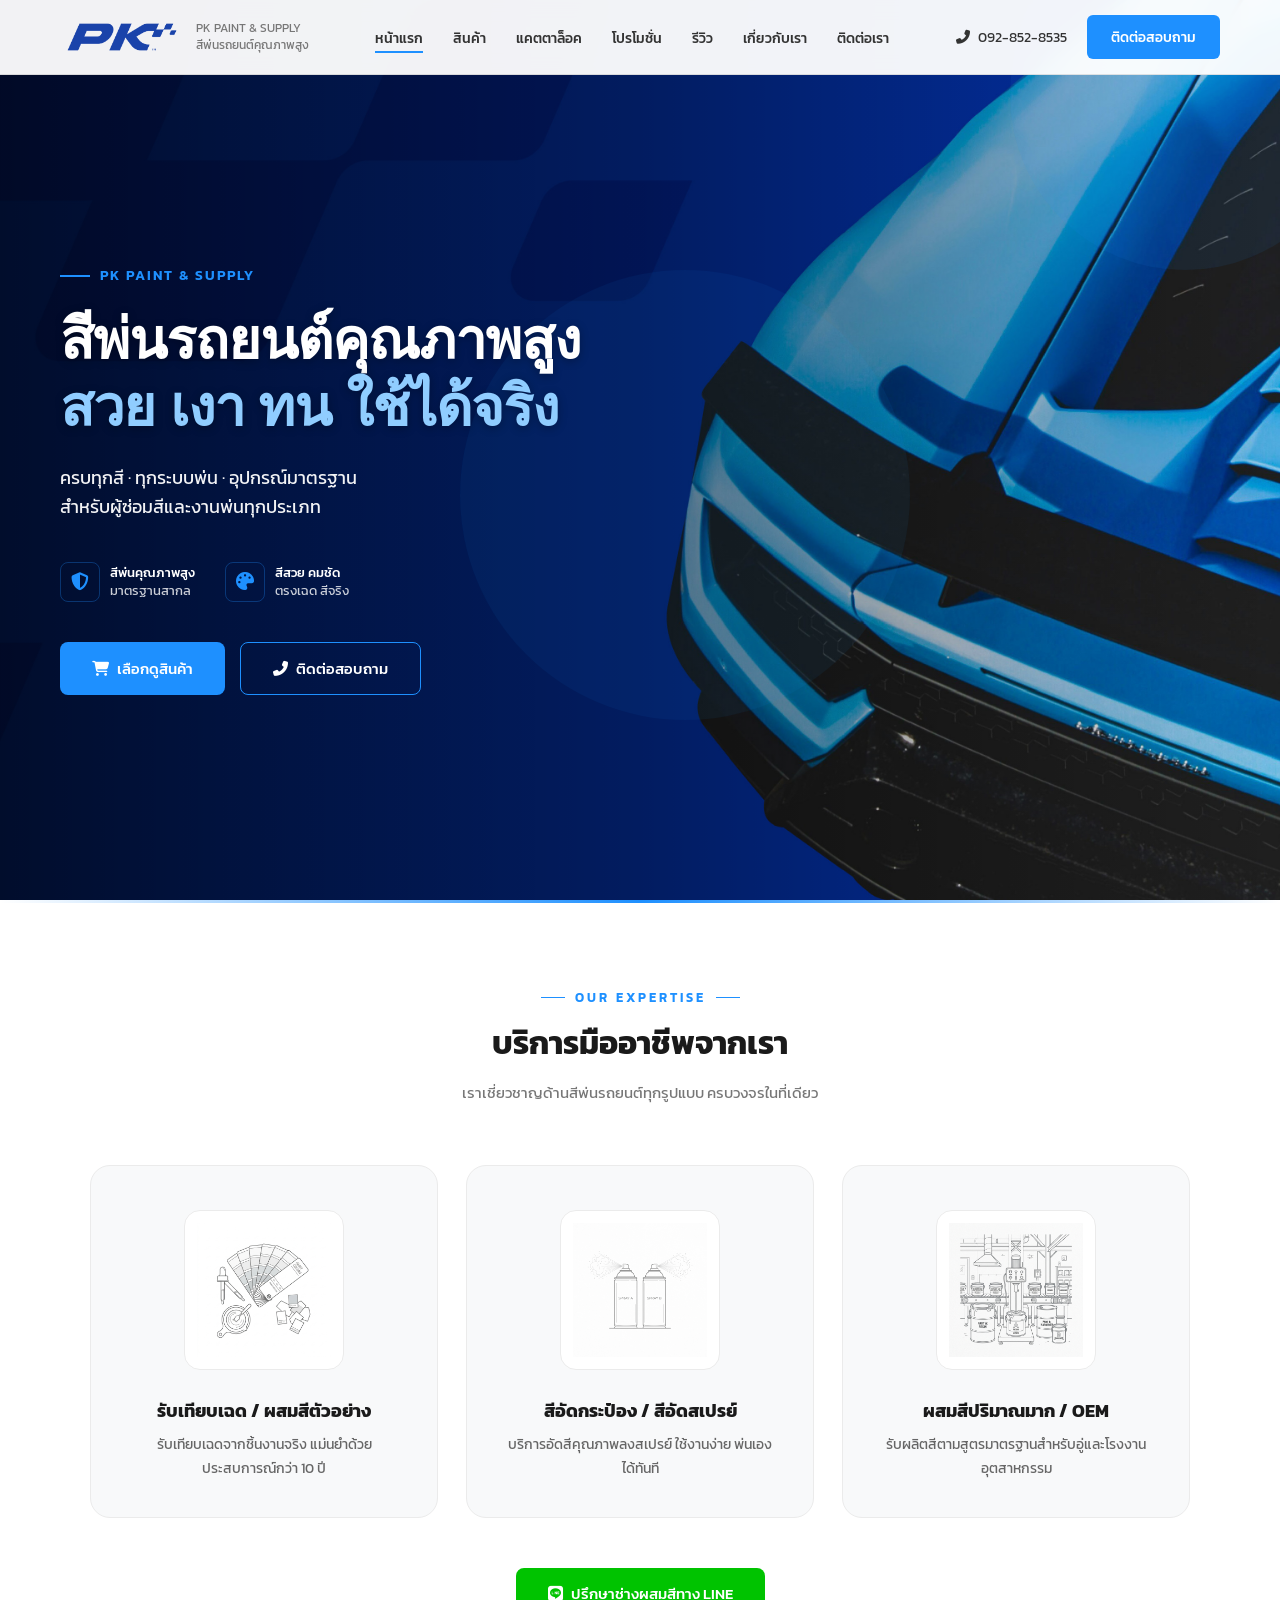
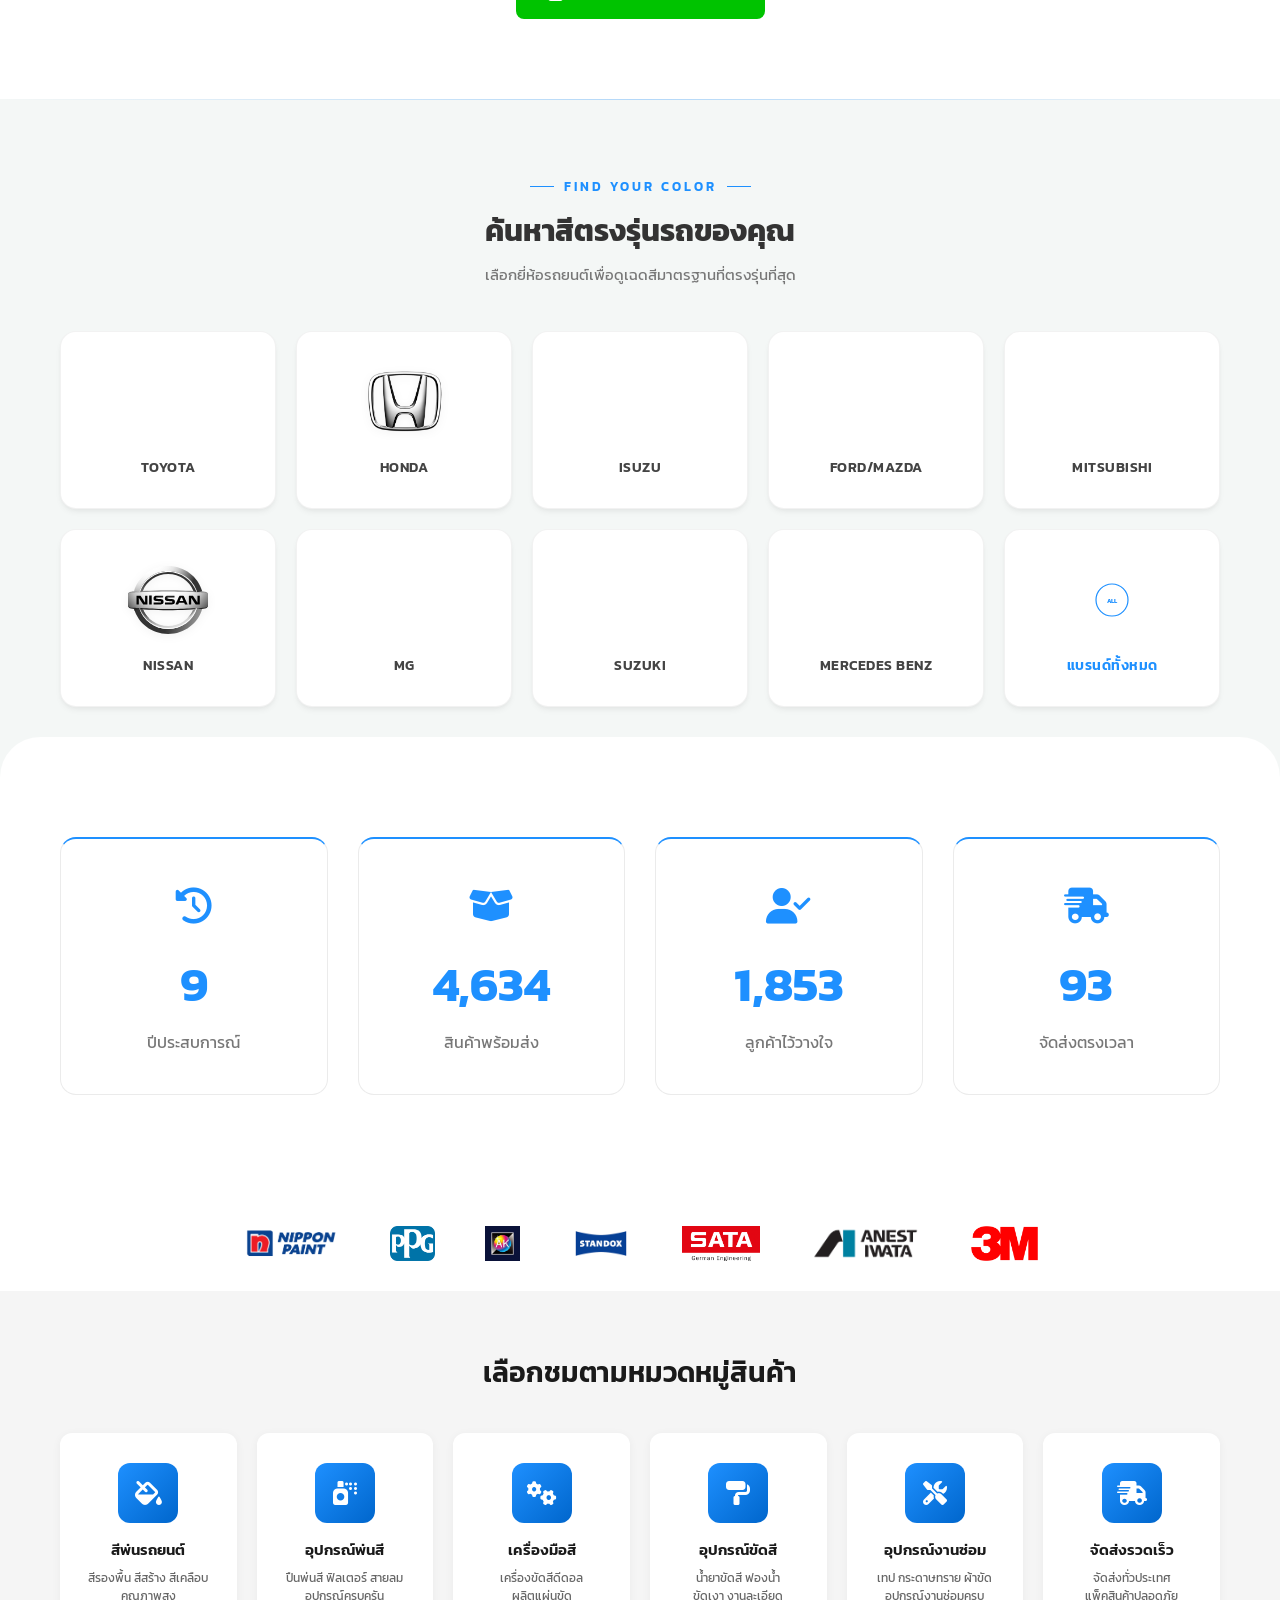
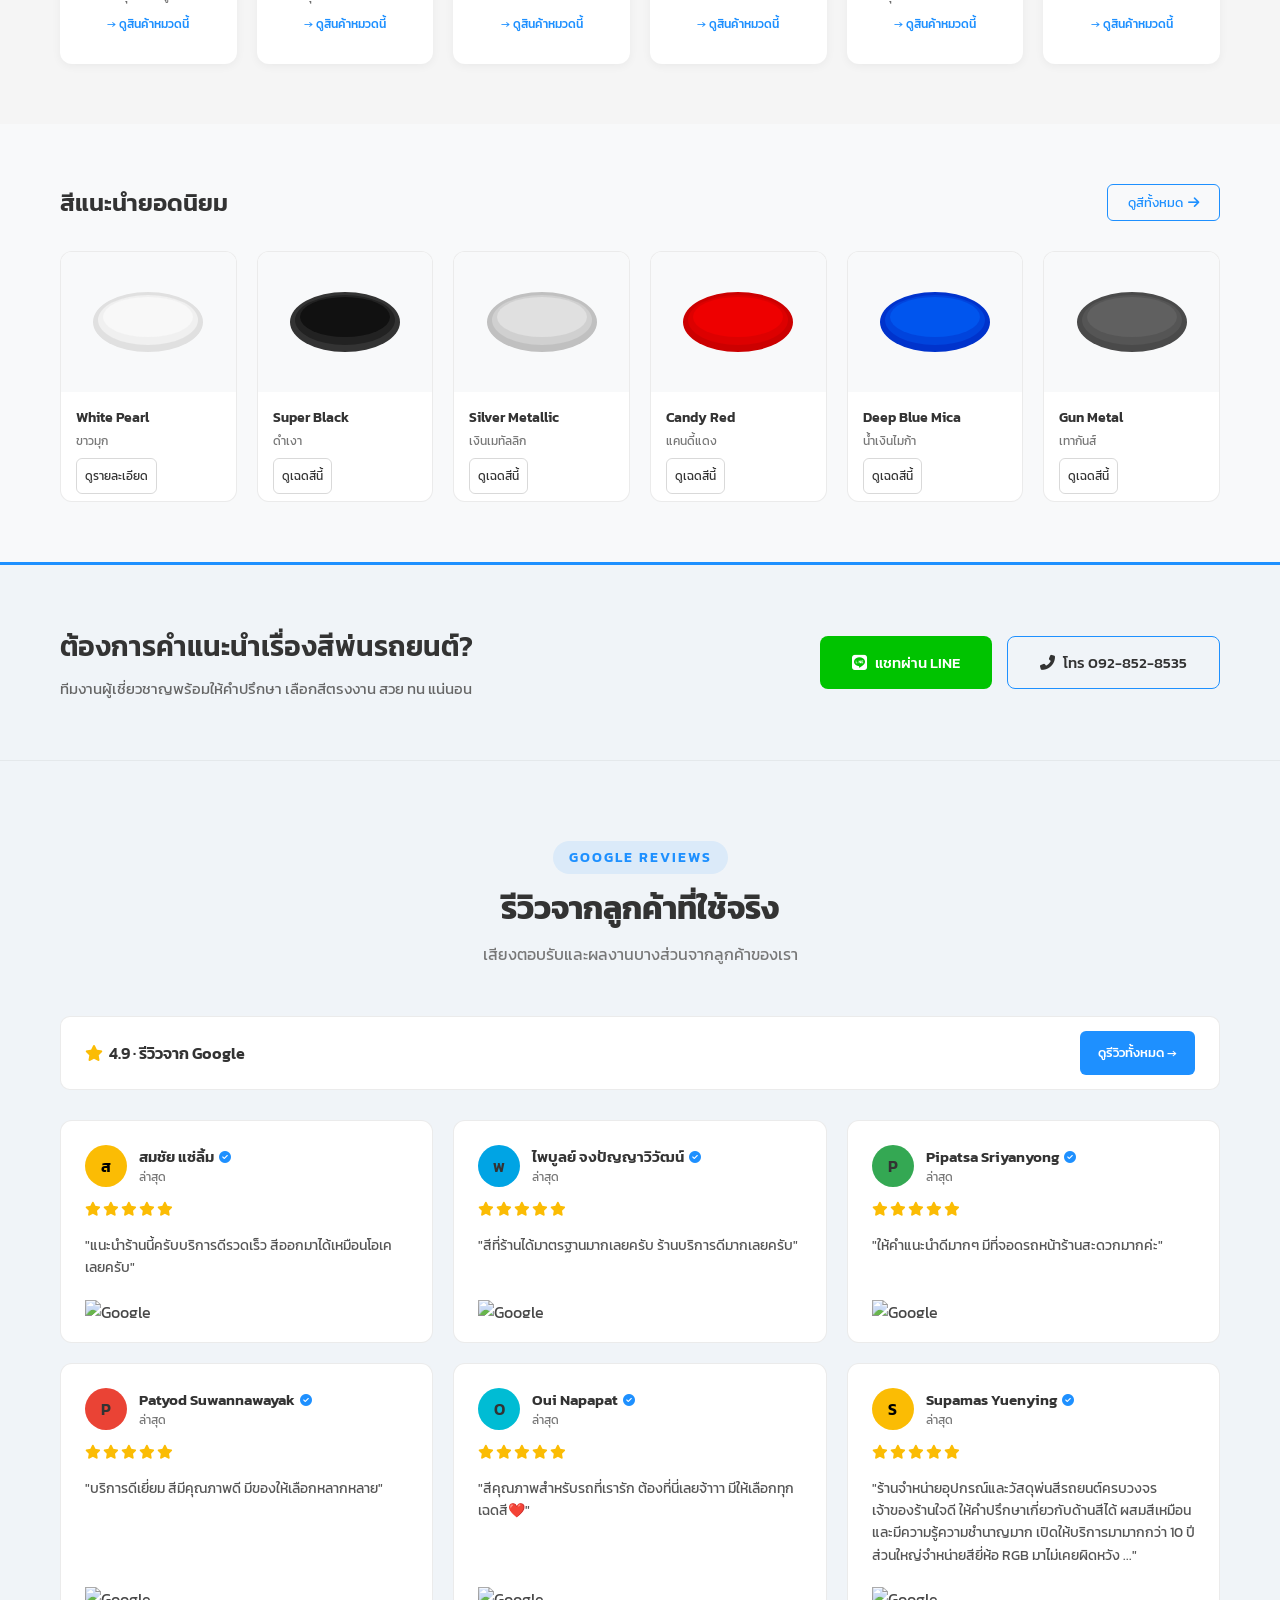
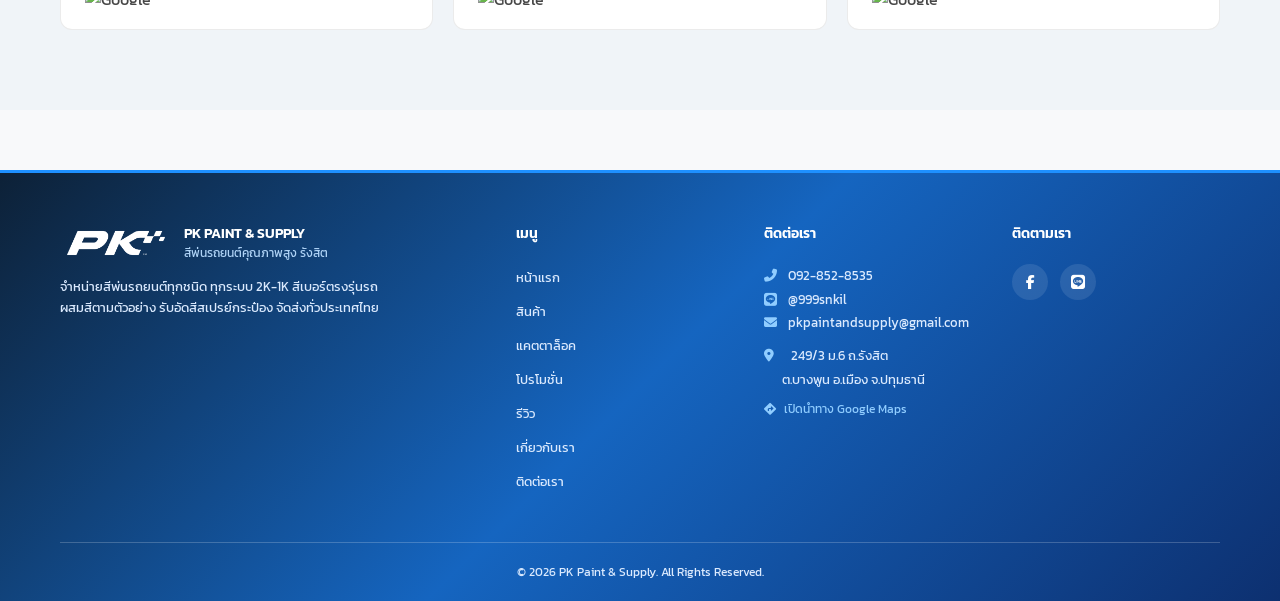
==== commit e1762867: "Add files via upload" ====
--- a/index.html
+++ b/index.html
@@ -18,6 +18,7 @@
         }
         .sr-only { position: absolute; width: 1px; height: 1px; padding: 0; margin: -1px; overflow: hidden; clip: rect(0,0,0,0); white-space: nowrap; border: 0; }
     </style>
+    
     <meta name="viewport" content="width=device-width, initial-scale=1.0, maximum-scale=5.0, user-scalable=yes">
     <meta name="view-transition" content="same-origin" />
     <link rel="preconnect" href="https://fonts.googleapis.com">
@@ -43,7 +44,7 @@
     <link href="https://fonts.googleapis.com/css2?family=Kanit:wght@300;400;500;600;700;800&display=swap"
         rel="stylesheet">
     <link rel="stylesheet" href="https://cdnjs.cloudflare.com/ajax/libs/font-awesome/6.4.0/css/all.min.css">
-    <link rel="stylesheet" href="css/main.css?v=1.0.2">
+    <link rel="stylesheet" href="css/main.css?v=1.1.1">
     <link rel="stylesheet" href="css/index.css?v=1.0.2">
     <script type="application/ld+json">
     {
@@ -72,8 +73,8 @@
     <nav class="navbar">
         <a href="index.html" class="logo-link" aria-label="กลับหน้าแรก">
             <div class="logo-section">
-                <img src="asset/PK Logo-06.png" alt="PK Paint & Supply Logo" class="logo-img" fetchpriority="high">
-                <div class="logo-text">PAINT & SUPPLY<br>สีพ่นรถยนต์คุณภาพสูง</div>
+                <img decoding="async" loading="lazy" src="asset/PK Logo-06.png" alt="PK Paint & Supply Logo" class="logo-img" fetchpriority="high">
+                <div class="logo-text">PK PAINT &amp; SUPPLY<br>สีพ่นรถยนต์คุณภาพสูง</div>
             </div>
         </a>
         <ul class="nav-links">
@@ -86,6 +87,7 @@
             <li><a href="contact.html">ติดต่อเรา</a></li>
         </ul>
         <div class="nav-right">
+            
             <div class="phone">
                 <i class="fas fa-phone-alt"></i>
                 <a href="tel:0928528535">092-852-8535</a>
@@ -153,7 +155,7 @@
         <div class="shop-services-grid">
             <div class="shop-service-card">
                 <div class="shop-service-img-wrap">
-                    <img src="asset/service_color_match.png" alt="รับเทียบเฉด ผสมสีตัวอย่าง" class="shop-service-img" loading="lazy">
+                    <img decoding="async" src="asset/service_color_match.png" alt="รับเทียบเฉด ผสมสีตัวอย่าง" class="shop-service-img" loading="lazy">
                 </div>
                 <div class="shop-service-body">
                     <h3 class="shop-service-title">รับเทียบเฉด / ผสมสีตัวอย่าง</h3>
@@ -162,7 +164,7 @@
             </div>
             <div class="shop-service-card">
                 <div class="shop-service-img-wrap">
-                    <img src="asset/service_spray_can.png" alt="สีอัดกระป๋อง สีอัดสเปรย์" class="shop-service-img" loading="lazy">
+                    <img decoding="async" src="asset/service_spray_can.png" alt="สีอัดกระป๋อง สีอัดสเปรย์" class="shop-service-img" loading="lazy">
                 </div>
                 <div class="shop-service-body">
                     <h3 class="shop-service-title">สีอัดกระป๋อง / สีอัดสเปรย์</h3>
@@ -171,7 +173,7 @@
             </div>
             <div class="shop-service-card">
                 <div class="shop-service-img-wrap">
-                    <img src="asset/service_bulk_oem.png" alt="ผสมสีปริมาณมาก OEM" class="shop-service-img" loading="lazy">
+                    <img decoding="async" src="asset/service_bulk_oem.png" alt="ผสมสีปริมาณมาก OEM" class="shop-service-img" loading="lazy">
                 </div>
                 <div class="shop-service-body">
                     <h3 class="shop-service-title">ผสมสีปริมาณมาก / OEM</h3>
@@ -191,42 +193,42 @@
         <p class="car-brands-subtitle">เลือกยี่ห้อรถยนต์เพื่อดูเฉดสีมาตรฐานที่ตรงรุ่นที่สุด</p>
         <div class="car-brands-grid">
             <a href="catalog.html?brand=toyota" class="car-brand-card">
-                <div class="car-brand-logo-wrap"><img src="asset/Toyota-Symbol.png" alt="TOYOTA" loading="lazy"></div>
+                <div class="car-brand-logo-wrap"><img decoding="async" src="asset/Toyota-Symbol.png" alt="TOYOTA" loading="lazy"></div>
                 <span class="car-brand-name">TOYOTA</span>
             </a>
             <a href="catalog.html?brand=honda" class="car-brand-card">
-                <div class="car-brand-logo-wrap"><img src="asset/honda-logo.png" alt="HONDA" loading="lazy"></div>
+                <div class="car-brand-logo-wrap"><img decoding="async" src="asset/honda-logo.png" alt="HONDA" loading="lazy"></div>
                 <span class="car-brand-name">HONDA</span>
             </a>
             <a href="catalog.html?brand=isuzu" class="car-brand-card">
-                <div class="car-brand-logo-wrap"><img src="asset/Isuzu.svg.png" alt="ISUZU" loading="lazy"></div>
+                <div class="car-brand-logo-wrap"><img decoding="async" src="asset/Isuzu.svg.png" alt="ISUZU" loading="lazy"></div>
                 <span class="car-brand-name">ISUZU</span>
             </a>
             <a href="catalog.html?brand=ford-mazda" class="car-brand-card">
                 <div class="car-brand-logo-wrap split-logo">
-                    <img src="asset/Ford_logo_flat.svg.png" alt="FORD" class="logo-left" loading="lazy">
-                    <img src="asset/mazda_PNG86.png" alt="MAZDA" class="logo-right" loading="lazy">
+                    <img decoding="async" src="asset/Ford_logo_flat.svg.png" alt="FORD" class="logo-left" loading="lazy">
+                    <img decoding="async" src="asset/mazda_PNG86.png" alt="MAZDA" class="logo-right" loading="lazy">
                 </div>
                 <span class="car-brand-name">FORD/MAZDA</span>
             </a>
             <a href="catalog.html?brand=mitsubishi" class="car-brand-card">
-                <div class="car-brand-logo-wrap"><img src="asset/Mitsubishi_logo.svg.png" alt="MITSUBISHI" loading="lazy"></div>
+                <div class="car-brand-logo-wrap"><img decoding="async" src="asset/Mitsubishi_logo.svg.png" alt="MITSUBISHI" loading="lazy"></div>
                 <span class="car-brand-name">MITSUBISHI</span>
             </a>
             <a href="catalog.html?brand=nissan" class="car-brand-card">
-                <div class="car-brand-logo-wrap"><img src="asset/nissan-6.svg" alt="NISSAN" loading="lazy"></div>
+                <div class="car-brand-logo-wrap"><img decoding="async" src="asset/nissan-6.svg" alt="NISSAN" loading="lazy"></div>
                 <span class="car-brand-name">NISSAN</span>
             </a>
             <a href="catalog.html?brand=mg" class="car-brand-card">
-                <div class="car-brand-logo-wrap"><img src="asset/MG-Logo.png" alt="MG" loading="lazy"></div>
+                <div class="car-brand-logo-wrap"><img decoding="async" src="asset/MG-Logo.png" alt="MG" loading="lazy"></div>
                 <span class="car-brand-name">MG</span>
             </a>
             <a href="catalog.html?brand=suzuki" class="car-brand-card">
-                <div class="car-brand-logo-wrap"><img src="asset/Suzuki_Motor_Corporation_logo.svg.png" alt="SUZUKI" loading="lazy"></div>
+                <div class="car-brand-logo-wrap"><img decoding="async" src="asset/Suzuki_Motor_Corporation_logo.svg.png" alt="SUZUKI" loading="lazy"></div>
                 <span class="car-brand-name">SUZUKI</span>
             </a>
             <a href="catalog.html?brand=mercedes-benz" class="car-brand-card">
-                <div class="car-brand-logo-wrap"><img src="asset/Mercedes-Benz-Logo.png" alt="MERCEDES BENZ" loading="lazy"></div>
+                <div class="car-brand-logo-wrap"><img decoding="async" src="asset/Mercedes-Benz-Logo.png" alt="MERCEDES BENZ" loading="lazy"></div>
                 <span class="car-brand-name">MERCEDES BENZ</span>
             </a>
             <a href="catalog.html" class="car-brand-card">
@@ -370,19 +372,19 @@
             <a href="https://maps.app.goo.gl/S74pSdH2BgsrWLKd8" target="_blank" rel="noopener" class="reviews-summary-btn">ดูรีวิวทั้งหมด →</a>
         </div>
         <div class="reviews-grid">
-            <div class="review-card"><div class="review-author-header"><div class="review-avatar" style="background-color:#fbbc04;color:#000;">ส</div><div class="review-author-info"><div class="review-name">สมชัย แซ่ลิ้ม <i class="fas fa-check-circle review-verified"></i></div><div class="review-date">ล่าสุด</div></div></div><div class="review-stars"><i class="fas fa-star"></i><i class="fas fa-star"></i><i class="fas fa-star"></i><i class="fas fa-star"></i><i class="fas fa-star"></i></div><div class="review-text">"แนะนำร้านนี้ครับบริการดีรวดเร็ว สีออกมาได้เหมือนโอเคเลยครับ"</div><div class="review-footer"><img src="https://upload.wikimedia.org/wikipedia/commons/2/2f/Google_2015_logo.svg" alt="Google" class="google-logo"></div></div>
-            <div class="review-card"><div class="review-author-header"><div class="review-avatar" style="background-color:#00a4e4;color:#333;">พ</div><div class="review-author-info"><div class="review-name">ไพบูลย์ จงปัญญาวิวัฒน์ <i class="fas fa-check-circle review-verified"></i></div><div class="review-date">ล่าสุด</div></div></div><div class="review-stars"><i class="fas fa-star"></i><i class="fas fa-star"></i><i class="fas fa-star"></i><i class="fas fa-star"></i><i class="fas fa-star"></i></div><div class="review-text">"สีที่ร้านได้มาตรฐานมากเลยครับ ร้านบริการดีมากเลยครับ"</div><div class="review-footer"><img src="https://upload.wikimedia.org/wikipedia/commons/2/2f/Google_2015_logo.svg" alt="Google" class="google-logo"></div></div>
-            <div class="review-card"><div class="review-author-header"><div class="review-avatar" style="background-color:#34a853;color:#333;">P</div><div class="review-author-info"><div class="review-name">Pipatsa Sriyanyong <i class="fas fa-check-circle review-verified"></i></div><div class="review-date">ล่าสุด</div></div></div><div class="review-stars"><i class="fas fa-star"></i><i class="fas fa-star"></i><i class="fas fa-star"></i><i class="fas fa-star"></i><i class="fas fa-star"></i></div><div class="review-text">"ให้คำแนะนำดีมากๆ มีที่จอดรถหน้าร้านสะดวกมากค่ะ"</div><div class="review-footer"><img src="https://upload.wikimedia.org/wikipedia/commons/2/2f/Google_2015_logo.svg" alt="Google" class="google-logo"></div></div>
-            <div class="review-card"><div class="review-author-header"><div class="review-avatar" style="background-color:#ea4335;color:#333;">P</div><div class="review-author-info"><div class="review-name">Patyod Suwannawayak <i class="fas fa-check-circle review-verified"></i></div><div class="review-date">ล่าสุด</div></div></div><div class="review-stars"><i class="fas fa-star"></i><i class="fas fa-star"></i><i class="fas fa-star"></i><i class="fas fa-star"></i><i class="fas fa-star"></i></div><div class="review-text">"บริการดีเยี่ยม สีมีคุณภาพดี มีของให้เลือกหลากหลาย"</div><div class="review-footer"><img src="https://upload.wikimedia.org/wikipedia/commons/2/2f/Google_2015_logo.svg" alt="Google" class="google-logo"></div></div>
-            <div class="review-card"><div class="review-author-header"><div class="review-avatar" style="background-color:#00bcd4;color:#333;">O</div><div class="review-author-info"><div class="review-name">Oui Napapat <i class="fas fa-check-circle review-verified"></i></div><div class="review-date">ล่าสุด</div></div></div><div class="review-stars"><i class="fas fa-star"></i><i class="fas fa-star"></i><i class="fas fa-star"></i><i class="fas fa-star"></i><i class="fas fa-star"></i></div><div class="review-text">"สีคุณภาพสำหรับรถที่เรารัก ต้องที่นี่เลยจ้าาา มีให้เลือกทุกเฉดสี❤️"</div><div class="review-footer"><img src="https://upload.wikimedia.org/wikipedia/commons/2/2f/Google_2015_logo.svg" alt="Google" class="google-logo"></div></div>
-            <div class="review-card"><div class="review-author-header"><div class="review-avatar" style="background-color:#fbbc04;color:#000;">S</div><div class="review-author-info"><div class="review-name">Supamas Yuenying <i class="fas fa-check-circle review-verified"></i></div><div class="review-date">ล่าสุด</div></div></div><div class="review-stars"><i class="fas fa-star"></i><i class="fas fa-star"></i><i class="fas fa-star"></i><i class="fas fa-star"></i><i class="fas fa-star"></i></div><div class="review-text">"ร้านจำหน่ายอุปกรณ์และวัสดุพ่นสีรถยนต์ครบวงจร เจ้าของร้านใจดี ให้คำปรึกษาเกี่ยวกับด้านสีได้ ผสมสีเหมือน และมีความรู้ความชำนาญมาก เปิดให้บริการมามากกว่า 10 ปี ส่วนใหญ่จำหน่ายสียี่ห้อ RGB มาไม่เคยผิดหวัง ..."</div><div class="review-footer"><img src="https://upload.wikimedia.org/wikipedia/commons/2/2f/Google_2015_logo.svg" alt="Google" class="google-logo"></div></div>
+            <div class="review-card"><div class="review-author-header"><div class="review-avatar" style="background-color:#fbbc04;color:#000;">ส</div><div class="review-author-info"><div class="review-name">สมชัย แซ่ลิ้ม <i class="fas fa-check-circle review-verified"></i></div><div class="review-date">ล่าสุด</div></div></div><div class="review-stars"><i class="fas fa-star"></i><i class="fas fa-star"></i><i class="fas fa-star"></i><i class="fas fa-star"></i><i class="fas fa-star"></i></div><div class="review-text">"แนะนำร้านนี้ครับบริการดีรวดเร็ว สีออกมาได้เหมือนโอเคเลยครับ"</div><div class="review-footer"><img decoding="async" loading="lazy" src="https://upload.wikimedia.org/wikipedia/commons/2/2f/Google_2015_logo.svg" alt="Google" class="google-logo"></div></div>
+            <div class="review-card"><div class="review-author-header"><div class="review-avatar" style="background-color:#00a4e4;color:#333;">พ</div><div class="review-author-info"><div class="review-name">ไพบูลย์ จงปัญญาวิวัฒน์ <i class="fas fa-check-circle review-verified"></i></div><div class="review-date">ล่าสุด</div></div></div><div class="review-stars"><i class="fas fa-star"></i><i class="fas fa-star"></i><i class="fas fa-star"></i><i class="fas fa-star"></i><i class="fas fa-star"></i></div><div class="review-text">"สีที่ร้านได้มาตรฐานมากเลยครับ ร้านบริการดีมากเลยครับ"</div><div class="review-footer"><img decoding="async" loading="lazy" src="https://upload.wikimedia.org/wikipedia/commons/2/2f/Google_2015_logo.svg" alt="Google" class="google-logo"></div></div>
+            <div class="review-card"><div class="review-author-header"><div class="review-avatar" style="background-color:#34a853;color:#333;">P</div><div class="review-author-info"><div class="review-name">Pipatsa Sriyanyong <i class="fas fa-check-circle review-verified"></i></div><div class="review-date">ล่าสุด</div></div></div><div class="review-stars"><i class="fas fa-star"></i><i class="fas fa-star"></i><i class="fas fa-star"></i><i class="fas fa-star"></i><i class="fas fa-star"></i></div><div class="review-text">"ให้คำแนะนำดีมากๆ มีที่จอดรถหน้าร้านสะดวกมากค่ะ"</div><div class="review-footer"><img decoding="async" loading="lazy" src="https://upload.wikimedia.org/wikipedia/commons/2/2f/Google_2015_logo.svg" alt="Google" class="google-logo"></div></div>
+            <div class="review-card"><div class="review-author-header"><div class="review-avatar" style="background-color:#ea4335;color:#333;">P</div><div class="review-author-info"><div class="review-name">Patyod Suwannawayak <i class="fas fa-check-circle review-verified"></i></div><div class="review-date">ล่าสุด</div></div></div><div class="review-stars"><i class="fas fa-star"></i><i class="fas fa-star"></i><i class="fas fa-star"></i><i class="fas fa-star"></i><i class="fas fa-star"></i></div><div class="review-text">"บริการดีเยี่ยม สีมีคุณภาพดี มีของให้เลือกหลากหลาย"</div><div class="review-footer"><img decoding="async" loading="lazy" src="https://upload.wikimedia.org/wikipedia/commons/2/2f/Google_2015_logo.svg" alt="Google" class="google-logo"></div></div>
+            <div class="review-card"><div class="review-author-header"><div class="review-avatar" style="background-color:#00bcd4;color:#333;">O</div><div class="review-author-info"><div class="review-name">Oui Napapat <i class="fas fa-check-circle review-verified"></i></div><div class="review-date">ล่าสุด</div></div></div><div class="review-stars"><i class="fas fa-star"></i><i class="fas fa-star"></i><i class="fas fa-star"></i><i class="fas fa-star"></i><i class="fas fa-star"></i></div><div class="review-text">"สีคุณภาพสำหรับรถที่เรารัก ต้องที่นี่เลยจ้าาา มีให้เลือกทุกเฉดสี❤️"</div><div class="review-footer"><img decoding="async" loading="lazy" src="https://upload.wikimedia.org/wikipedia/commons/2/2f/Google_2015_logo.svg" alt="Google" class="google-logo"></div></div>
+            <div class="review-card"><div class="review-author-header"><div class="review-avatar" style="background-color:#fbbc04;color:#000;">S</div><div class="review-author-info"><div class="review-name">Supamas Yuenying <i class="fas fa-check-circle review-verified"></i></div><div class="review-date">ล่าสุด</div></div></div><div class="review-stars"><i class="fas fa-star"></i><i class="fas fa-star"></i><i class="fas fa-star"></i><i class="fas fa-star"></i><i class="fas fa-star"></i></div><div class="review-text">"ร้านจำหน่ายอุปกรณ์และวัสดุพ่นสีรถยนต์ครบวงจร เจ้าของร้านใจดี ให้คำปรึกษาเกี่ยวกับด้านสีได้ ผสมสีเหมือน และมีความรู้ความชำนาญมาก เปิดให้บริการมามากกว่า 10 ปี ส่วนใหญ่จำหน่ายสียี่ห้อ RGB มาไม่เคยผิดหวัง ..."</div><div class="review-footer"><img decoding="async" loading="lazy" src="https://upload.wikimedia.org/wikipedia/commons/2/2f/Google_2015_logo.svg" alt="Google" class="google-logo"></div></div>
         </div>
     </section>
     </main>
     <footer class="footer">
         <div class="footer-content">
             <div class="footer-col">
-                <div class="footer-logo"><img src="asset/PK Logo-05.png" alt="PK Paint & Supply Logo" class="footer-logo-img"><div><div style="font-size:14px;font-weight:600;color:#fff;">PAINT &amp; SUPPLY</div><div style="font-size:12px;color:#b0d4f7;">สีพ่นรถยนต์คุณภาพสูง รังสิต</div></div></div>
+                <div class="footer-logo"><img decoding="async" loading="lazy" src="asset/PK Logo-05.png" alt="PK Paint & Supply Logo" class="footer-logo-img"><div><div style="font-size:14px;font-weight:600;color:#fff;">PK PAINT &amp; SUPPLY</div><div style="font-size:12px;color:#b0d4f7;">สีพ่นรถยนต์คุณภาพสูง รังสิต</div></div></div>
                 <p class="footer-desc">จำหน่ายสีพ่นรถยนต์ทุกชนิด ทุกระบบ 2K-1K สีเบอร์ตรงรุ่นรถ<br>ผสมสีตามตัวอย่าง รับอัดสีสเปรย์กระป๋อง จัดส่งทั่วประเทศไทย</p>
             </div>
             <div class="footer-col"><h4 class="footer-title">เมนู</h4><ul class="footer-links"><li><a href="index.html">หน้าแรก</a></li><li><a href="products.html">สินค้า</a></li><li><a href="catalog.html">แคตตาล็อค</a></li><li><a href="promotions.html">โปรโมชั่น</a></li><li><a href="review.html">รีวิว</a></li><li><a href="about.html">เกี่ยวกับเรา</a></li><li><a href="contact.html">ติดต่อเรา</a></li></ul></div>
@@ -397,5 +399,34 @@
     <script src="js/index.js?v=1.0.2" defer></script>
     <script src="js/main.js?v=1.0.2" defer></script>
     <script src="https://cdn.jsdelivr.net/npm/instant.page@5.2.0/instantpage.js" type="module" integrity="sha384-jnZyQsSR1OYvSB2kM7RLMhfC4YJOqT1fCTzykGMNVbsZSsviQnCOFIhUhN7OCSF" crossorigin="anonymous"></script>
+
+<script>
+    const themeToggle = document.getElementById('themeToggle');
+    const icon = themeToggle ? themeToggle.querySelector('i') : null;
+    
+    function applyTheme(isDark) {
+        if(isDark) {
+            document.documentElement.classList.add('dark-mode');
+            if(icon) { icon.classList.remove('fa-moon'); icon.classList.add('fa-sun'); }
+            localStorage.setItem('pk_theme', 'dark');
+        } else {
+            document.documentElement.classList.remove('dark-mode');
+            if(icon) { icon.classList.remove('fa-sun'); icon.classList.add('fa-moon'); }
+            localStorage.setItem('pk_theme', 'light');
+        }
+    }
+
+    // Init
+    if (localStorage.getItem('pk_theme') === 'dark') {
+        applyTheme(true);
+    }
+    
+    if(themeToggle) {
+        themeToggle.addEventListener('click', () => {
+            const isDark = document.documentElement.classList.contains('dark-mode');
+            applyTheme(!isDark);
+        });
+    }
+</script>
 </body>
 </html>
--- a/css/main.css
+++ b/css/main.css
@@ -1 +1,164 @@
-@view-transition {    navigation: auto;}::view-transition-old(root),::view-transition-new(root) {    animation-duration: 0.4s;    animation-timing-function: cubic-bezier(0.4, 0, 0.2, 1);}::view-transition-new(root) {    animation-name: fade-in;}::view-transition-old(root) {    animation-name: fade-out;}@keyframes fade-in {    from { opacity: 0; }}@keyframes fade-out {    to { opacity: 0; }}:root {    --primary: #1e90ff;    --primary-dark: #1873cc;    --footer-start: #0d2137;    --footer-mid: #1565c0;    --footer-end: #0d3070;    --text-light: #dbeafe;    --text-light-hover: #90cdff;    --bg-light: #f8f9fa;    --text-dark: #333;    --text-muted: #777;    --border-color: rgba(0, 0, 0, 0.1);}* {    margin: 0;    padding: 0;    box-sizing: border-box;}*:focus-visible { outline: 2px solid var(--primary); outline-offset: 2px; }html {    scroll-behavior: smooth;    -webkit-text-size-adjust: 100%;}body {    font-family: 'Kanit', sans-serif;    background-color: var(--bg-light);    color: var(--text-dark);    overflow-x: hidden;    -webkit-font-smoothing: antialiased;    -moz-osx-font-smoothing: grayscale;}a {    color: inherit;    text-decoration: none;}img,svg {    max-width: 100%;    height: auto;}.navbar {    display: flex;    justify-content: space-between;    align-items: center;    padding: 15px 60px;    background: rgba(255, 255, 255, 0.95);    position: fixed;    width: 100%;    top: 0;    z-index: 1000;    border-bottom: 1px solid var(--border-color);    backdrop-filter: blur(10px);    -webkit-backdrop-filter: blur(10px);    transition: background 0.3s, border-color 0.3s;    view-transition-name: main-navbar;}.navbar.scrolled {    background: rgba(255, 255, 255, 0.98);    border-bottom-color: rgba(0, 0, 0, 0.15);    box-shadow: 0 2px 20px rgba(0, 0, 0, 0.08);}.logo-section {    display: flex;    align-items: center;    gap: 12px;}.logo-img {    height: 42px;    width: auto;    object-fit: contain;    view-transition-name: main-logo;}.logo-text {    font-size: 12px;    line-height: 1.4;    color: #555;}.logo-link {    text-decoration: none;    display: inline-flex;    align-items: center;    cursor: pointer;    transition: opacity 0.2s;}.logo-link:hover {    opacity: 0.85;}.nav-links {    display: flex;    gap: 30px;    list-style: none;}.nav-links a {    color: var(--text-dark);    text-decoration: none;    font-size: 14px;    font-weight: 500;    transition: color 0.3s;    position: relative;    padding-bottom: 4px;}.nav-links a::after {    content: '';    position: absolute;    bottom: 0;    left: 0;    width: 0;    height: 2px;    background: var(--primary);    transition: width 0.3s ease;}.nav-links a:hover {    color: var(--primary);}.nav-links a:hover::after {    width: 100%;}.nav-links a.active {    color: var(--text-dark);}.nav-links a.active::after {    width: 100%;}.nav-right {    display: flex;    align-items: center;    gap: 20px;}.phone {    display: flex;    align-items: center;    gap: 8px;    font-size: 14px;    color: var(--text-dark);}.phone a {    text-decoration: none;    color: var(--text-dark);    transition: color 0.3s;}.phone a:hover {    color: var(--primary);}.btn-contact {    background: var(--primary);    color: #fff;    border: none;    padding: 10px 24px;    border-radius: 6px;    font-family: 'Kanit', sans-serif;    font-size: 14px;    font-weight: 500;    cursor: pointer;    transition: background 0.3s, transform 0.3s;    white-space: nowrap;    text-decoration: none;    display: inline-flex;    align-items: center;    min-height: 44px;}.btn-contact:hover {    background: var(--primary-dark);    transform: translateY(-1px);}.hamburger {    display: none;    flex-direction: column;    justify-content: center;    gap: 5px;    cursor: pointer;    padding: 8px;    background: none;    border: none;    z-index: 1100;    min-width: 44px;    min-height: 44px;}.hamburger span {    display: block;    width: 24px;    height: 2px;    background: #333;    border-radius: 2px;    transition: all 0.3s ease;}.hamburger.open span:nth-child(1) {    transform: translateY(7px) rotate(45deg);}.hamburger.open span:nth-child(2) {    opacity: 0;}.hamburger.open span:nth-child(3) {    transform: translateY(-7px) rotate(-45deg);}.mobile-nav {    display: none;    position: fixed;    top: 0;    left: 0;    width: 100%;    height: 100%;    background: rgba(255, 255, 255, 0.98);    z-index: 999;    flex-direction: column;    align-items: center;    justify-content: flex-start;    padding-top: 90px;    padding-bottom: 40px;    gap: 24px;    opacity: 0;    pointer-events: none;    transition: opacity 0.3s ease;    overflow-y: auto;    -webkit-overflow-scrolling: touch;}.mobile-nav.open {    opacity: 1;    pointer-events: all;}.mobile-nav a {    color: var(--text-dark);    text-decoration: none;    font-size: 22px;    font-weight: 500;    letter-spacing: 1px;    transition: color 0.3s;    padding: 8px 16px;}.mobile-nav a:hover,.mobile-nav a.active {    color: var(--primary);}.mobile-nav-contact {    display: flex;    flex-direction: column;    align-items: flex-start;    gap: 12px;    margin-top: 10px;    padding-top: 20px;    border-top: 1px solid rgba(0, 0, 0, 0.1);    width: 240px;}.mobile-nav-contact a {    font-size: 15px !important;    color: #aaa !important;}.scroll-progress {    position: fixed;    top: 0;    left: 0;    height: 3px;    z-index: 1001;    background: linear-gradient(90deg, var(--primary), #00c8ff);    width: 0%;    transition: width 0.1s linear;}.scroll-top {    position: fixed;    bottom: 30px;    right: 30px;    z-index: 990;    width: 44px;    height: 44px;    border-radius: 50%;    background: var(--primary);    color: #fff;    border: none;    cursor: pointer;    display: flex;    align-items: center;    justify-content: center;    font-size: 16px;    box-shadow: 0 4px 16px rgba(30, 144, 255, 0.4);    opacity: 0;    visibility: hidden;    transition: all 0.3s;}.scroll-top i {    color: #fff !important;}.scroll-top.visible {    opacity: 1;    visibility: visible;}.scroll-top:hover {    background: var(--primary-dark);    transform: translateY(-3px);}.footer-payment-row,.footer-delivery-row {    max-width: 1200px;    margin: 0 auto 24px;    padding: 16px 24px;    background: #ffffff;    border: 1px solid rgba(0, 0, 0, 0.08);    border-radius: 10px;    display: flex;    align-items: center;    gap: 16px;    flex-wrap: wrap;}.footer-section-label {    font-size: 12px;    font-weight: 600;    color: var(--text-muted);    white-space: nowrap;    min-width: 100px;}.payment-icons {    display: flex;    gap: 18px;    flex-wrap: wrap;    align-items: center;}.payment-item {    display: flex;    flex-direction: column;    align-items: center;    gap: 4px;    color: #666;    font-size: 11px;}.payment-item i {    font-size: 20px;    color: var(--primary);}.delivery-badges {    display: flex;    gap: 8px;    flex-wrap: wrap;}.delivery-badge {    background: #ffffff;    color: #666;    border: 1px solid #333;    padding: 4px 12px;    border-radius: 4px;    font-size: 12px;    font-weight: 500;}.footer {    background: linear-gradient(135deg, var(--footer-start) 0%, var(--footer-mid) 50%, var(--footer-end) 100%);    padding: 50px 60px 20px;    border-top: 3px solid var(--primary);    margin-top: 60px;    view-transition-name: main-footer;}.footer-content {    display: grid;    grid-template-columns: 2fr 1fr 1fr 1fr;    gap: 40px;    margin-bottom: 40px;}.footer-logo {    display: flex;    align-items: center;    gap: 12px;    margin-bottom: 15px;}.footer-logo-img {    height: 38px;    width: auto;    object-fit: contain;    filter: brightness(0) invert(1);}.footer-desc {    color: var(--text-light);    font-size: 13px;    line-height: 1.6;}.footer-title {    font-size: 14px;    font-weight: 600;    margin-bottom: 20px;    color: #fff;}.footer-links {    list-style: none;}.footer-links li {    margin-bottom: 10px;}.footer-links a {    color: var(--text-light);    text-decoration: none;    font-size: 13px;    transition: color 0.3s;}.footer-links a:hover {    color: var(--text-light-hover);}.footer-contact {    color: var(--text-light);    font-size: 13px;    line-height: 1.8;    text-align: left;}.footer-contact i {    color: var(--text-light-hover);    margin-right: 8px;    width: 16px;}.footer-contact a {    color: var(--text-light);    text-decoration: none;    transition: color 0.3s;}.footer-contact a:hover {    color: var(--text-light-hover);}.footer-social {    display: flex;    gap: 12px;    margin-top: 15px;    justify-content: flex-start;}.footer-social a {    width: 36px;    height: 36px;    background: rgba(255, 255, 255, 0.1);    border-radius: 50%;    display: flex;    align-items: center;    justify-content: center;    color: #fff;    font-size: 14px;    transition: all 0.3s;    text-decoration: none;}.footer-social a:hover {    background: rgba(255, 255, 255, 0.25);    color: #fff;}.footer-bottom {    border-top: 1px solid rgba(255, 255, 255, 0.2);    padding-top: 20px;    text-align: center;    color: var(--text-light);    font-size: 12px;}@media (max-width: 1024px) {    .navbar {        padding: 15px 30px;    }    .footer {        padding: 50px 30px 20px;    }    .footer-content {        grid-template-columns: 1fr 1fr;        gap: 30px;    }}@media (max-width: 768px) {    .navbar {        padding: 12px 16px;    }    .nav-links,    .phone,    .btn-contact {        display: none;    }    .hamburger {        display: flex;    }    .mobile-nav {        display: flex;    }    .logo-text {        font-size: 10px;    }    .footer {        padding: 40px 20px 20px;        margin-top: 40px;    }    .footer-content {        grid-template-columns: 1fr;        gap: 24px;    }    .footer, .footer *, .footer-bottom { text-align: left; } .footer-col { padding-left: 1.25rem; } .footer-logo { justify-content: flex-start; } .footer-contact div { justify-content: flex-start; display: flex; align-items: center; } .footer-social { justify-content: flex-start; padding-left: 0; }}@media (max-width: 480px) {    .navbar {        padding: 10px 12px;    }    .logo-text {        display: none;    }    .mobile-nav a {        font-size: 18px;    }    .footer {        padding: 30px 14px 12px;    }    .footer-title {        font-size: 13px;    }    .footer-links a {        font-size: 12px;    }    .footer-contact {        font-size: 12px;    }    .footer-bottom {        font-size: 11px;    }}.breadcrumb {    font-size: 13px;    color: #777;    margin-bottom: 20px;    display: flex;    align-items: center;    gap: 8px;}.breadcrumb a {    color: var(--primary);    text-decoration: none;    transition: color 0.3s;}.breadcrumb a:hover {    color: var(--text-dark);}.breadcrumb-wrap {    padding: 110px 60px 20px;    max-width: 1400px;    margin: 0 auto;}.page-title {    font-size: 36px;    font-weight: 600;    margin-bottom: 30px;    text-align: center;}@media (max-width: 768px) {    .breadcrumb-wrap {        padding: 95px 20px 10px;    }    .page-title {        font-size: 28px;    }}.search-wrap {    position: relative;    margin-bottom: 24px;    max-width: 800px;    margin-left: auto;    margin-right: auto;}.search-input {    width: 100%;    padding: 14px 50px 14px 20px;    border: 1.5px solid #e0e0e0;    border-radius: 12px;    font-family: 'Kanit', sans-serif;    font-size: 15px;    color: #333;    background: #fff;    outline: none;    transition: border-color 0.25s, box-shadow 0.25s;    box-shadow: 0 2px 8px rgba(0, 0, 0, 0.04);}.search-input:focus {    border-color: var(--primary);    box-shadow: 0 4px 16px rgba(30, 144, 255, 0.12);}.search-input::placeholder {    color: #aaa;}.search-icon {    position: absolute;    right: 20px;    top: 50%;    transform: translateY(-50%);    color: #aaa;    font-size: 16px;    pointer-events: none;}.search-clear {    position: absolute;    right: 50px;    top: 50%;    transform: translateY(-50%);    color: #aaa;    font-size: 14px;    cursor: pointer;    background: none;    border: none;    padding: 4px;    display: none;    line-height: 1;}.search-clear:hover {    color: #ff4757;}@media (max-width: 768px) {    .search-input {        padding: 12px 45px 12px 16px;        font-size: 14px;    }}@media (prefers-reduced-motion: reduce) { *, *::before, *::after { animation-duration: 0.01ms !important; transition-duration: 0.01ms !important; scroll-behavior: auto !important; } }+@view-transition {    navigation: auto;}::view-transition-old(root),::view-transition-new(root) {    animation-duration: 0.4s;    animation-timing-function: cubic-bezier(0.4, 0, 0.2, 1);}::view-transition-new(root) {    animation-name: fade-in;}::view-transition-old(root) {    animation-name: fade-out;}@keyframes fade-in {    from { opacity: 0; }}@keyframes fade-out {    to { opacity: 0; }}:root {    --primary: #1e90ff;    --primary-dark: #1873cc;    --footer-start: #0d2137;    --footer-mid: #1565c0;    --footer-end: #0d3070;    --text-light: #dbeafe;    --text-light-hover: #90cdff;    --bg-light: #f8f9fa;    --text-dark: #333;    --text-muted: #777;    --border-color: rgba(0, 0, 0, 0.1);    --card-bg: #ffffff; } 
+ 
+* {    margin: 0;    padding: 0;    box-sizing: border-box;}*:focus-visible { outline: 2px solid var(--primary); outline-offset: 2px; }html {    scroll-behavior: smooth;    -webkit-text-size-adjust: 100%;}body {    font-family: 'Kanit', sans-serif;    background-color: var(--bg-light);    color: var(--text-dark);    overflow-x: hidden;    -webkit-font-smoothing: antialiased;    -moz-osx-font-smoothing: grayscale;}a {    color: inherit;    text-decoration: none;}img,svg {    max-width: 100%;    height: auto;}.navbar {    display: flex;    justify-content: space-between;    align-items: center;    padding: 15px 60px;    background: rgba(255, 255, 255, 0.95);    position: fixed;    width: 100%;    top: 0;    z-index: 1000;    border-bottom: 1px solid var(--border-color);    backdrop-filter: blur(10px);    -webkit-backdrop-filter: blur(10px);    transition: background 0.3s, border-color 0.3s;    view-transition-name: main-navbar;}.navbar.scrolled {    background: rgba(255, 255, 255, 0.98);    border-bottom-color: var(--border-color);    box-shadow: 0 2px 20px var(--card-shadow);}.logo-section {    display: flex;    align-items: center;    gap: 12px;}.logo-img {    height: 42px;    width: auto;    object-fit: contain;    view-transition-name: main-logo;}.logo-text {    font-size: 12px;    line-height: 1.4;    color: var(--text-muted);}.logo-link {    text-decoration: none;    display: inline-flex;    align-items: center;    cursor: pointer;    transition: opacity 0.2s;}.logo-link:hover {    opacity: 0.85;}.nav-links {    display: flex;    gap: 30px;    list-style: none;}.nav-links a {    color: var(--text-dark);    text-decoration: none;    font-size: 14px;    font-weight: 500;    transition: color 0.3s;    position: relative;    padding-bottom: 4px;}.nav-links a::after {    content: '';    position: absolute;    bottom: 0;    left: 0;    width: 0;    height: 2px;    background: var(--primary);    transition: width 0.3s ease;}.nav-links a:hover {    color: var(--primary);}.nav-links a:hover::after {    width: 100%;}.nav-links a.active {    color: var(--text-dark);}.nav-links a.active::after {    width: 100%;}.nav-right {    display: flex;    align-items: center;    gap: 20px;}.phone {    display: flex;    align-items: center;    gap: 8px;    font-size: 14px;    color: var(--text-dark);}.phone a {    text-decoration: none;    color: var(--text-dark);    transition: color 0.3s;}.phone a:hover {    color: var(--primary);}.btn-contact {    background: var(--primary);    color: #fff;    border: none;    padding: 10px 24px;    border-radius: 6px;    font-family: 'Kanit', sans-serif;    font-size: 14px;    font-weight: 500;    cursor: pointer;    transition: background 0.3s, transform 0.3s;    white-space: nowrap;    text-decoration: none;    display: inline-flex;    align-items: center;    min-height: 44px;}.btn-contact:hover {    background: var(--primary-dark);    transform: translateY(-1px);}.hamburger {    display: none;    flex-direction: column;    justify-content: center;    gap: 5px;    cursor: pointer;    padding: 8px;    background: none;    border: none;    z-index: 1100;    min-width: 44px;    min-height: 44px;}.hamburger span {    display: block;    width: 24px;    height: 2px;    background: var(--text-dark);    border-radius: 2px;    transition: all 0.3s ease;}.hamburger.open span:nth-child(1) {    transform: translateY(7px) rotate(45deg);}.hamburger.open span:nth-child(2) {    opacity: 0;}.hamburger.open span:nth-child(3) {    transform: translateY(-7px) rotate(-45deg);}.mobile-nav {    display: none;    position: fixed;    top: 0;    left: 0;    width: 100%;    height: 100%;    background: rgba(255, 255, 255, 0.98);    z-index: 999;    flex-direction: column;    align-items: center;    justify-content: flex-start;    padding-top: 90px;    padding-bottom: 40px;    gap: 24px;    opacity: 0;    pointer-events: none;    transition: opacity 0.3s ease;    overflow-y: auto;    -webkit-overflow-scrolling: touch;}.mobile-nav.open {    opacity: 1;    pointer-events: all;}.mobile-nav a {    color: var(--text-dark);    text-decoration: none;    font-size: 22px;    font-weight: 500;    letter-spacing: 1px;    transition: color 0.3s;    padding: 8px 16px;}.mobile-nav a:hover,.mobile-nav a.active {    color: var(--primary);}.mobile-nav-contact {    display: flex;    flex-direction: column;    align-items: flex-start;    gap: 12px;    margin-top: 10px;    padding-top: 20px;    border-top: 1px solid var(--border-color);    width: 240px;}.mobile-nav-contact a {    font-size: 15px !important;    color: var(--text-muted) !important;}.scroll-progress {    position: fixed;    top: 0;    left: 0;    height: 3px;    z-index: 1001;    background: linear-gradient(90deg, var(--primary), #00c8ff);    width: 0%;    transition: width 0.1s linear;}.scroll-top {    position: fixed;    bottom: 30px;    right: 30px;    z-index: 990;    width: 44px;    height: 44px;    border-radius: 50%;    background: var(--primary);    color: #fff;    border: none;    cursor: pointer;    display: flex;    align-items: center;    justify-content: center;    font-size: 16px;    box-shadow: 0 4px 16px rgba(30, 144, 255, 0.4);    opacity: 0;    visibility: hidden;    transition: all 0.3s;}.scroll-top i {    color: #fff !important;}.scroll-top.visible {    opacity: 1;    visibility: visible;}.scroll-top:hover {    background: var(--primary-dark);    transform: translateY(-3px);}.footer-payment-row,.footer-delivery-row {    max-width: 1200px; width: 100%;    margin: 0 auto 24px;    padding: 16px 24px;    #ffffff    border: 1px solid var(--border-color);    border-radius: 10px;    display: flex;    align-items: center;    gap: 16px;    flex-wrap: wrap;}.footer-section-label {    font-size: 12px;    font-weight: 600;    color: var(--text-muted);    white-space: nowrap;    min-width: 100px;}.payment-icons {    display: flex;    gap: 18px;    flex-wrap: wrap;    align-items: center;}.payment-item {    display: flex;    flex-direction: column;    align-items: center;    gap: 4px;    color: var(--text-muted);    font-size: 11px;}.payment-item i {    font-size: 20px;    color: var(--primary);}.delivery-badges {    display: flex;    gap: 8px;    flex-wrap: wrap;}.delivery-badge {    background: #ffffff;    color: var(--text-muted);    border: 1px solid var(--border-color);    padding: 4px 12px;    border-radius: 4px;    font-size: 12px;    font-weight: 500;}.footer {    background: linear-gradient(135deg, var(--footer-start) 0%, var(--footer-mid) 50%, var(--footer-end) 100%);    padding: 50px 60px 20px;    border-top: 3px solid var(--primary);    margin-top: 60px;    view-transition-name: main-footer;}.footer-content {    display: grid;    grid-template-columns: 2fr 1fr 1fr 1fr;    gap: 40px;    margin-bottom: 40px;}.footer-logo {    display: flex;    align-items: center;    gap: 12px;    margin-bottom: 15px;}.footer-logo-img {    height: 38px;    width: auto;    object-fit: contain;    filter: brightness(0) invert(1);}.footer-desc {    color: var(--text-light);    font-size: 13px;    line-height: 1.6;}.footer-title {    font-size: 14px;    font-weight: 600;    margin-bottom: 20px;    color: #fff;}.footer-links {    list-style: none;}.footer-links li {    margin-bottom: 10px;}.footer-links a {    color: var(--text-light);    text-decoration: none;    font-size: 13px;    transition: color 0.3s;}.footer-links a:hover {    color: var(--text-light-hover);}.footer-contact {    color: var(--text-light);    font-size: 13px;    line-height: 1.8;    text-align: left;}.footer-contact i {    color: var(--text-light-hover);    margin-right: 8px;    width: 16px;}.footer-contact a {    color: var(--text-light);    text-decoration: none;    transition: color 0.3s;}.footer-contact a:hover {    color: var(--text-light-hover);}.footer-social {    display: flex;    gap: 12px;    margin-top: 15px;    justify-content: flex-start;}.footer-social a {    width: 36px;    height: 36px;    background: rgba(255, 255, 255, 0.1);    border-radius: 50%;    display: flex;    align-items: center;    justify-content: center;    color: #fff;    font-size: 14px;    transition: all 0.3s;    text-decoration: none;}.footer-social a:hover {    background: rgba(255, 255, 255, 0.25);    color: #fff;}.footer-bottom {    border-top: 1px solid rgba(255, 255, 255, 0.2);    padding-top: 20px;    text-align: center;    color: var(--text-light);    font-size: 12px;}@media (max-width: 1024px) {    .navbar {        padding: 15px 30px;    }    .footer {        padding: 50px 30px 20px;    }    .footer-content {        grid-template-columns: 1fr 1fr;        gap: 30px;    }}@media (max-width: 768px) {    .navbar {        padding: 12px 16px;    }    .nav-links,    .phone,    .btn-contact {        display: none;    }    .hamburger {        display: flex;    }    .mobile-nav {        display: flex;    }    .logo-text {        font-size: 10px;    }    .footer {        padding: 40px 20px 20px;        margin-top: 40px;    }    .footer-content {        grid-template-columns: 1fr;        gap: 24px;    }    .footer, .footer *, .footer-bottom { text-align: left; } .footer-col { padding-left: 1.25rem; } .footer-logo { justify-content: flex-start; } .footer-contact div { justify-content: flex-start; display: flex; align-items: center; } .footer-social { justify-content: flex-start; padding-left: 0; }}@media (max-width: 480px) {    .navbar {        padding: 10px 12px;    }    .logo-text {        display: none;    }    .mobile-nav a {        font-size: 18px;    }    .footer {        padding: 30px 14px 12px;    }    .footer-title {        font-size: 13px;    }    .footer-links a {        font-size: 12px;    }    .footer-contact {        font-size: 12px;    }    .footer-bottom {        font-size: 11px;    }}.breadcrumb {    font-size: 13px;    color: #777;    margin-bottom: 20px;    display: flex;    align-items: center;    gap: 8px;}.breadcrumb a {    color: var(--primary);    text-decoration: none;    transition: color 0.3s;}.breadcrumb a:hover {    color: var(--text-dark);}
+
+/* ===== HERO BREADCRUMB CAPSULE ===== */
+.page-hero .breadcrumb,
+.about-hero .breadcrumb,
+.promo-hero .breadcrumb {
+    display: flex;
+    width: fit-content;
+    align-items: center;
+    justify-content: center;
+    gap: 8px;
+    background: rgba(255, 255, 255, 0.65);
+    backdrop-filter: blur(12px);
+    -webkit-backdrop-filter: blur(12px);
+    padding: 6px 18px;
+    border-radius: 50px;
+    border: 1px solid rgba(255, 255, 255, 0.7);
+    box-shadow: 0 4px 16px rgba(0, 0, 0, 0.04);
+    margin: 0 auto 24px auto;
+    font-size: 13px;
+    color: #777;
+    transition: all 0.3s ease;
+}
+
+.page-container > .breadcrumb {
+    display: inline-flex;
+    align-items: center;
+    gap: 8px;
+    background: rgba(255, 255, 255, 0.65);
+    backdrop-filter: blur(12px);
+    -webkit-backdrop-filter: blur(12px);
+    padding: 6px 18px;
+    border-radius: 50px;
+    border: 1px solid rgba(255, 255, 255, 0.7);
+    box-shadow: 0 4px 16px rgba(0, 0, 0, 0.04);
+    margin: 0 0 24px 0;
+    font-size: 13px;
+    color: #777;
+    transition: all 0.3s ease;
+}
+
+.page-hero .breadcrumb:hover,
+.about-hero .breadcrumb:hover,
+.promo-hero .breadcrumb:hover,
+.page-container > .breadcrumb:hover {
+    background: rgba(255, 255, 255, 0.85);
+    box-shadow: 0 6px 20px rgba(30, 144, 255, 0.06);
+    border-color: rgba(255, 255, 255, 0.9);
+}
+
+.page-hero .breadcrumb a,
+.about-hero .breadcrumb a,
+.promo-hero .breadcrumb a,
+.page-container > .breadcrumb a {
+    color: var(--primary);
+    font-weight: 500;
+    transition: color 0.2s ease;
+    text-decoration: none;
+}
+
+.page-hero .breadcrumb a:hover,
+.about-hero .breadcrumb a:hover,
+.promo-hero .breadcrumb a:hover,
+.page-container > .breadcrumb a:hover {
+    color: var(--primary-dark);
+}
+
+.page-hero .breadcrumb span,
+.about-hero .breadcrumb span,
+.promo-hero .breadcrumb span,
+.page-container > .breadcrumb span {
+    color: #555;
+    font-weight: 500;
+}.breadcrumb-wrap {    padding: 110px 60px 20px;    max-max-width: 1400px; width: 100%;    margin: 0 auto;}.page-title {    font-size: 36px;    font-weight: 600;    margin-bottom: 30px;    text-align: center;}@media (max-width: 768px) {    .breadcrumb-wrap {        padding: 95px 20px 10px;    }    .page-title {        font-size: 28px;    }}.search-wrap {    position: relative;    margin-bottom: 24px;    max-max-width: 800px; width: 100%;    margin-left: auto;    margin-right: auto;}.search-input {    width: 100%;    padding: 14px 50px 14px 20px;    border: 1.5px solid #e0e0e0;    border-radius: 12px;    font-family: 'Kanit', sans-serif;    font-size: 15px;    color: #333;    background: #ffffff;    outline: none;    transition: border-color 0.25s, box-shadow 0.25s;    box-shadow: 0 2px 8px rgba(0, 0, 0, 0.04);}.search-input:focus {    border-color: var(--primary);    box-shadow: 0 4px 16px rgba(30, 144, 255, 0.12);}.search-input::placeholder {    color: #aaa;}.search-icon {    position: absolute;    right: 20px;    top: 50%;    transform: translateY(-50%);    color: #aaa;    font-size: 16px;    pointer-events: none;}.search-clear {    position: absolute;    right: 50px;    top: 50%;    transform: translateY(-50%);    color: #aaa;    font-size: 14px;    cursor: pointer;    background: none;    border: none;    padding: 4px;    display: none;    line-height: 1;}.search-clear:hover {    color: #ff4757;}@media (max-width: 768px) {    .search-input {        padding: 12px 45px 12px 16px;        font-size: 14px;    }}@media (prefers-reduced-motion: reduce) { *, *::before, *::after { animation-duration: 0.01ms !important; transition-duration: 0.01ms !important; scroll-behavior: auto !important; } }
+/* Skeleton Loading Animation */
+.skeleton {
+    background: #e2e5e7;
+    background-image: linear-gradient(90deg, rgba(255, 255, 255, 0), rgba(255, 255, 255, 0.5), rgba(255, 255, 255, 0));
+    background-size: 40px 100%;
+    background-repeat: no-repeat;
+    background-position: left -40px top 0;
+    animation: shine 1.5s infinite ease-in-out;
+    border-radius: 4px;
+}
+@keyframes shine {
+    to {
+        background-position: right -40px top 0;
+    }
+}
+
+
+/* =========================================================
+   PHASE 5: RESPONSIVE & CROSS-DEVICE FIXES 
+   ========================================================= */
+
+/* Prevent image overflow on mobile */
+img, video, canvas, iframe, svg {
+    max-width: 100%;
+    height: auto;
+}
+
+/* Fallback for horizontal scroll caused by fixed pixel widths */
+body {
+    overflow-x: hidden; 
+}
+
+/* Ensure inputs on mobile don't trigger zoom (min 16px font) */
+@media (max-width: 768px) {
+    input, textarea, select {
+        font-size: 16px !important;
+    }
+}
+
+/* Basic Dark Mode Foundations */
+@media (prefers-color-scheme: dark) {
+    .skeleton {
+        background: #2a2a2a !important;
+        background-image: linear-gradient(90deg, rgba(255,255,255,0), rgba(255,255,255,0.05), rgba(255,255,255,0)) !important;
+    }
+}
+
+/* =========================================================
+   PHASE 7: ACCESSIBILITY (WCAG 2.1 AA) FIXES 
+   ========================================================= */
+
+/* Keyboard Navigation Focus Indicator */
+*:focus-visible {
+    outline: 2px solid #005fcc !important;
+    outline-offset: 2px !important;
+}
+
+/* Skip-to-main-content link (visually hidden until focused) */
+.skip-link {
+    position: absolute;
+    top: -40px;
+    left: 0;
+    background: #000;
+    color: white;
+    padding: 8px;
+    z-index: 10000;
+    transition: top 0.2s;
+}
+.skip-link:focus {
+    top: 0;
+}
+
+/* ARIA Live region helper */
+.sr-only {
+    position: absolute;
+    width: 1px;
+    height: 1px;
+    padding: 0;
+    margin: -1px;
+    overflow: hidden;
+    clip: rect(0, 0, 0, 0);
+    white-space: nowrap;
+    border-width: 0;
+}
+
+/* Button Reset for A11y conversions */
+button.nav-item, button[onclick] { background: transparent; border: none; font-family: inherit; font-size: inherit; color: inherit; text-align: left; cursor: pointer; width: 100%; display: block; }
+
--- a/css/index.css
+++ b/css/index.css
@@ -1,1404 +1,1419 @@
-        .logo-icon {-            font-size: 36px;-            font-weight: 700;-            color: #333;-            font-style: italic;-        }-        .logo-icon span {-            color: #1e90ff;-        }-        .hero {-            min-height: 100vh;-            display: flex;-            align-items: center;-            justify-content: flex-start;-            padding: 120px 60px 60px;-            background: #050a10 url('../asset/Cover.jpg') no-repeat center center / cover;-            position: relative;-            overflow: hidden;-            gap: 40px;-        }-        .hero::before {-            content: '';-            position: absolute;-            top: 0;-            left: 0;-            width: 100%;-            height: 100%;-            background: linear-gradient(90deg, rgba(0, 0, 0, 0.65) 0%, rgba(0, 0, 0, 0.45) 50%, rgba(0, 0, 0, 0.20) 100%);-            z-index: 1;-            pointer-events: none;-        }-        .hero-content {-            max-width: 620px;-            position: relative;-            z-index: 2;-            flex-shrink: 0;-        }-        .hero-image-wrap {-            display: none;-        }-        .hero-car-img {-            display: none;-        }-        @keyframes floatCar {-            0%,-            100% {-                transform: translateY(0px);-            }-            50% {-                transform: translateY(-12px);-            }-        }-        .hero-subtitle {-            color: #1e90ff;-            font-size: 14px;-            font-weight: 600;-            letter-spacing: 2px;-            margin-bottom: 20px;-            display: flex;-            align-items: center;-            gap: 10px;-        }-        .hero-subtitle::before {-            content: '';-            width: 30px;-            height: 2px;-            background: #1e90ff;-        }-        @keyframes fadeIn {-            from {-                opacity: 0;-            }-            to {-                opacity: 1;-            }-        }-        .hero-title {-            font-size: 48px;-            font-weight: 700;-            line-height: 1.2;-            margin-bottom: 20px;-            color: #ffffff;-            animation: fadeIn 0.6s ease both;-        }-        .hero-title .highlight {-            color: #90cdff;-        }-        .hero-desc {-            font-size: 16px;-            color: rgba(255, 255, 255, 0.85);-            line-height: 1.6;-            margin-bottom: 40px;-        }-        .features {-            display: flex;-            gap: 30px;-            margin-bottom: 40px;-        }-        .feature {-            display: flex;-            align-items: center;-            gap: 10px;-        }-        .feature-icon {-            width: 40px;-            height: 40px;-            border: 1px solid rgba(30, 144, 255, 0.3);-            border-radius: 8px;-            display: flex;-            align-items: center;-            justify-content: center;-            color: #1e90ff;-            font-size: 18px;-        }-        .feature-text {-            font-size: 13px;-            line-height: 1.4;-            color: rgba(255, 255, 255, 0.8);-        }-        .feature-text strong {-            display: block;-            color: #fff;-            font-weight: 500;-        }-        .hero-buttons {-            display: flex;-            gap: 15px;-        }-        .btn-primary {-            background: #1e90ff;-            color: #fff;-            border: none;-            padding: 14px 32px;-            border-radius: 8px;-            font-family: 'Kanit', sans-serif;-            font-size: 15px;-            font-weight: 500;-            cursor: pointer;-            display: flex;-            align-items: center;-            gap: 8px;-            transition: all 0.3s;-            text-decoration: none;-            min-height: 48px;-        }-        .btn-primary:hover {-            background: #1873cc;-            transform: translateY(-2px);-        }-        .btn-secondary {-            background: transparent;-            color: #ffffff;-            border: 1px solid #1e90ff;-            padding: 14px 32px;-            border-radius: 8px;-            font-family: 'Kanit', sans-serif;-            font-size: 15px;-            font-weight: 500;-            cursor: pointer;-            display: flex;-            align-items: center;-            gap: 8px;-            transition: all 0.3s;-            text-decoration: none;-            min-height: 48px;-        }-        .btn-secondary:hover {-            border-color: #1e90ff;-            color: #1e90ff;-        }-        .stats-section {-            padding: 80px 60px;-            background: #ffffff;-            border-bottom: 1px solid rgba(255, 255, 255, 0.05);-            text-align: center;-        }-        .stats-title {-            font-size: 32px;-            font-weight: 600;-            margin-bottom: 50px;-            color: #333;-        }-        .stats-title span {-            color: #1e90ff;-        }-        .stats-grid {-            display: grid;-            grid-template-columns: repeat(4, 1fr);-            gap: 30px;-            max-width: 1200px;-            margin: 0 auto;-        }-        .stat-card {-            background: #ffffff;-            padding: 40px 20px;-            border-radius: 16px;-            border: 1px solid rgba(0, 0, 0, 0.08);-            border-top: 2px solid #1e90ff;-            transition: all 0.3s ease;-        }-        .stat-card:hover {-            transform: translateY(-10px);-            border-color: #1e90ff;-            background: rgba(30, 144, 255, 0.05);-        }-        .stat-icon {-            font-size: 36px;-            color: #1e90ff;-            margin-bottom: 15px;-            display: block;-        }-        .stat-number {-            font-size: 48px;-            font-weight: 700;-            color: #1e90ff;-            margin-bottom: 10px;-            display: block;-        }-        .stat-label {-            font-size: 16px;-            color: #777;-            font-weight: 400;-        }-        .brands {-            background: #fff;-            padding: 30px 60px;-            display: flex;-            justify-content: center;-            align-items: center;-            gap: 50px;-            flex-wrap: wrap;-        }-        .brand-logo {-            height: 35px;-            opacity: 1;-            transition: transform 0.3s;-            filter: grayscale(0%);-        }-        .brand-logo:hover {-            transform: scale(1.1);-        }-        .services {-            background: #f5f5f5;-            padding: 60px;-            text-align: center;-        }-        .services-title {-            color: #1a1a1a;-            font-size: 28px;-            font-weight: 600;-            margin-bottom: 40px;-        }-        .services-grid {-            display: grid;-            grid-template-columns: repeat(6, 1fr);-            gap: 20px;-            max-width: 1200px;-            margin: 0 auto;-        }-        .service-card {-            background: #fff;-            padding: 30px 20px;-            border-radius: 12px;-            box-shadow: 0 2px 10px rgba(0, 0, 0, 0.05);-            transition: transform 0.3s, box-shadow 0.3s, background 0.3s;-        }-        .service-card:hover {-            transform: translateY(-5px);-            background: #f0f0f0;-            box-shadow: 0 4px 12px rgba(0, 0, 0, 0.07);-        }-        .service-link {-            display: inline-block;-            margin-top: 10px;-            font-size: 12px;-            color: #1e90ff;-            font-weight: 500;-            text-decoration: none;-            transition: color 0.3s;-        }-        .service-link:hover {-            color: #1873cc;-        }-        .service-icon {-            width: 60px;-            height: 60px;-            margin: 0 auto 15px;-            background: linear-gradient(135deg, #1e90ff, #0066cc);-            border-radius: 12px;-            display: flex;-            align-items: center;-            justify-content: center;-            color: #fff;-            font-size: 24px;-        }-        .service-name {-            color: #1a1a1a;-            font-size: 15px;-            font-weight: 600;-            margin-bottom: 8px;-        }-        .service-desc {-            color: #666;-            font-size: 12px;-            line-height: 1.5;-        }-        .car-brands {-            background: #f4f7f6;-            padding: 70px 60px;-            text-align: center;-            position: relative;-            overflow: hidden;-        }-        .car-brands::before {-            content: '';-            position: absolute;-            top: 0;-            left: 0;-            right: 0;-            height: 1px;-            background: linear-gradient(90deg, transparent, rgba(30, 144, 255, 0.3), transparent);-        }-        .car-brands-label {-            color: #1e90ff;-            font-size: 13px;-            font-weight: 600;-            letter-spacing: 3px;-            text-transform: uppercase;-            margin-bottom: 12px;-            display: inline-flex;-            align-items: center;-            gap: 10px;-        }-        .car-brands-label::before,-        .car-brands-label::after {-            content: '';-            width: 24px;-            height: 1px;-            background: #1e90ff;-        }-        .car-brands-title {-            font-size: 30px;-            font-weight: 700;-            margin-bottom: 10px;-            color: #333;-        }-        .car-brands-subtitle {-            font-size: 15px;-            color: #777;-            margin-bottom: 45px;-        }-        .car-brands-grid {-            display: grid;-            grid-template-columns: repeat(5, 1fr);-            gap: 20px;-            max-width: 1200px;-            margin: 0 auto;-        }-        @media (max-width: 1024px) {-            .car-brands-grid {-                grid-template-columns: repeat(4, 1fr);-            }-        }-        @media (max-width: 768px) {-            .car-brands-grid {-                grid-template-columns: repeat(2, 1fr);-            }-        }-        .car-brand-card {-            background: #ffffff;-            border: 1px solid rgba(0, 0, 0, 0.05);-            border-radius: 16px;-            padding: 30px 20px;-            display: flex;-            flex-direction: column;-            align-items: center;-            justify-content: center;-            gap: 15px;-            cursor: pointer;-            text-decoration: none;-            transition: all 0.4s cubic-bezier(0.165, 0.84, 0.44, 1);-            position: relative;-            overflow: hidden;-            box-shadow: 0 4px 6px -1px rgba(0, 0, 0, 0.05), 0 2px 4px -1px rgba(0, 0, 0, 0.03);-        }-        .car-brand-card::after {-            content: "";-            position: absolute;-            z-index: -1;-            top: 0;-            left: 0;-            width: 100%;-            height: 100%;-            opacity: 0;-            border-radius: 16px;-            box-shadow: 0 20px 25px -5px rgba(30, 144, 255, 0.1), 0 10px 10px -5px rgba(30, 144, 255, 0.04);-            transition: opacity 0.4s cubic-bezier(0.165, 0.84, 0.44, 1);-        }-        .car-brand-card:hover {-            transform: translateY(-8px);-            border-color: rgba(30, 144, 255, 0.3);-        }-        .car-brand-card:hover::after {-            opacity: 1;-        }-        .car-brand-logo-wrap {-            width: 80px;-            height: 80px;-            display: flex;-            align-items: center;-            justify-content: center;-            position: relative;-            z-index: 1;-            transition: transform 0.4s cubic-bezier(0.165, 0.84, 0.44, 1);-        }-        .car-brand-card:hover .car-brand-logo-wrap {-            transform: scale(1.1);-        }-        .car-brand-logo-wrap img {-            width: 100%;-            height: 100%;-            object-fit: contain;-            filter: drop-shadow(0 2px 4px rgba(0,0,0,0.05));-        }-        .car-brand-name {-            font-size: 14px;-            font-weight: 600;-            color: #444;-            letter-spacing: 0.5px;-            position: relative;-            z-index: 1;-            transition: color 0.3s;-            text-align: center;-        }-        .car-brand-card:hover .car-brand-name {-            color: #1e90ff;-        }-        .products {-            background: #f8f9fa;-            padding: 60px;-        }-        .products-header {-            display: flex;-            justify-content: space-between;-            align-items: center;-            margin-bottom: 30px;-        }-        .products-title {-            font-size: 24px;-            font-weight: 600;-        }-        .btn-viewall {-            background: transparent;-            color: #1e90ff;-            border: 1px solid #1e90ff;-            padding: 8px 20px;-            border-radius: 6px;-            font-family: 'Kanit', sans-serif;-            font-size: 13px;-            cursor: pointer;-            display: flex;-            align-items: center;-            gap: 5px;-            transition: all 0.3s;-            text-decoration: none;-        }-        .btn-viewall:hover {-            background: #1e90ff;-            color: #fff;-        }-        .products-grid {-            display: grid;-            grid-template-columns: repeat(6, 1fr);-            gap: 20px;-        }-        .product-card {-            background: #ffffff;-            border-radius: 12px;-            overflow: hidden;-            transition: transform 0.3s;-            border: 1px solid rgba(0, 0, 0, 0.08);-        }-        .product-card:hover {-            transform: translateY(-5px);-            border-color: rgba(30, 144, 255, 0.3);-        }-        .product-image {-            height: 140px;-            background: #f8f9fa;-            display: flex;-            align-items: center;-            justify-content: center;-            position: relative;-        }-        .product-image img {-            width: 80%;-            height: auto;-            object-fit: contain;-        }-        .product-info {-            padding: 15px;-        }-        .product-name {-            font-size: 14px;-            font-weight: 600;-            margin-bottom: 4px;-        }-        .product-type {-            font-size: 12px;-            color: #777;-            margin-bottom: 12px;-        }-        .btn-detail {-            width: 100%;-            background: transparent;-            color: #333;-            border: 1px solid rgba(0, 0, 0, 0.15);-            padding: 8px;-            border-radius: 6px;-            font-family: 'Kanit', sans-serif;-            font-size: 12px;-            cursor: pointer;-            transition: all 0.3s;-        }-        .btn-detail:hover {-            background: #1e90ff;-            border-color: #1e90ff;-        }-        .cta {-            background: #f0f4f8;-            border-top: 3px solid #1e90ff;-            padding: 60px;-            display: flex;-            justify-content: space-between;-            align-items: center;-            position: relative;-            overflow: hidden;-        }-        .cta::before {-            display: none;-        }-        .cta-content {-            position: relative;-            z-index: 2;-        }-        .cta-title {-            font-size: 28px;-            font-weight: 600;-            margin-bottom: 10px;-        }-        .cta-desc {-            color: #666;-            font-size: 15px;-        }-        .cta-buttons {-            display: flex;-            gap: 15px;-            position: relative;-            z-index: 2;-        }-        .btn-line {-            background: #00c300;-            color: #fff;-            border: none;-            padding: 14px 32px;-            border-radius: 8px;-            font-family: 'Kanit', sans-serif;-            font-size: 15px;-            font-weight: 500;-            cursor: pointer;-            display: flex;-            align-items: center;-            gap: 8px;-            transition: all 0.3s;-            text-decoration: none;-            min-height: 48px;-        }-        .btn-line:hover {-            background: #00a300;-            transform: translateY(-2px);-        }-        .btn-phone {-            background: transparent;-            color: #333;-            border: 1px solid #1e90ff;-            padding: 14px 32px;-            border-radius: 8px;-            font-family: 'Kanit', sans-serif;-            font-size: 15px;-            font-weight: 500;-            cursor: pointer;-            display: flex;-            align-items: center;-            gap: 8px;-            transition: all 0.3s;-            text-decoration: none;-            min-height: 48px;-        }-        .btn-phone:hover {-            border-color: #333;-            transform: translateY(-2px);-        }-        .reviews-summary-bar {-            display: flex;-            align-items: center;-            justify-content: space-between;-            max-width: 1200px;-            margin: 0 auto 30px;-            padding: 14px 24px;-            background: #ffffff;-            border: 1px solid rgba(0, 0, 0, 0.08);-            border-radius: 10px;-        }-        .reviews-summary-score {-            font-size: 16px;-            font-weight: 600;-            color: #333;-        }-        .reviews-summary-btn {-            background: #1e90ff;-            color: #fff;-            padding: 8px 18px;-            border-radius: 6px;-            font-size: 13px;-            font-weight: 500;-            text-decoration: none;-            transition: background 0.3s;-            min-height: 44px;-            display: inline-flex;-            align-items: center;-        }-        .reviews-summary-btn:hover {-            background: #1873cc;-        }-        .reviews-section {-            background: #f0f4f8;-            padding: 80px 60px;-            border-top: 1px solid rgba(0, 0, 0, 0.05);-        }-        .reviews-header {-            text-align: center;-            margin-bottom: 50px;-        }-        .reviews-label {-            color: #1e90ff;-            font-size: 14px;-            font-weight: 600;-            letter-spacing: 2px;-            margin-bottom: 10px;-            display: inline-block;-            padding: 6px 16px;-            background: rgba(30, 144, 255, 0.1);-            border-radius: 20px;-        }-        .reviews-title {-            font-size: 32px;-            font-weight: 700;-            margin-bottom: 10px;-        }-        .reviews-subtitle {-            color: #777;-            font-size: 16px;-        }-        .reviews-grid {-            display: grid;-            grid-template-columns: repeat(3, 1fr);-            gap: 20px;-            max-width: 1200px;-            margin: 0 auto;-        }-        .review-card {-            background: #ffffff;-            border: 1px solid rgba(0, 0, 0, 0.08);-            border-radius: 12px;-            padding: 24px;-            display: flex;-            flex-direction: column;-            transition: transform 0.3s ease, box-shadow 0.3s ease;-        }-        .review-card:hover {-            transform: translateY(-5px);-            box-shadow: 0 10px 30px rgba(0, 0, 0, 0.1);-            border-color: rgba(30, 144, 255, 0.3);-        }-        .review-author-header {-            display: flex;-            align-items: center;-            gap: 12px;-            margin-bottom: 12px;-        }-        .review-avatar {-            width: 42px;-            height: 42px;-            border-radius: 50%;-            display: flex;-            align-items: center;-            justify-content: center;-            font-weight: 600;-            font-size: 16px;-        }-        .review-author-info {-            display: flex;-            flex-direction: column;-        }-        .review-name {-            font-size: 15px;-            font-weight: 600;-            color: #333;-            display: flex;-            align-items: center;-            gap: 5px;-        }-        .review-verified {-            color: #1e90ff;-            font-size: 12px;-        }-        .review-date {-            font-size: 12px;-            color: #777;-        }-        .review-stars {-            color: #fbbc04;-            font-size: 14px;-            margin-bottom: 15px;-            letter-spacing: 2px;-        }-        .review-text {-            font-size: 14px;-            color: #555;-            line-height: 1.6;-            margin-bottom: 20px;-            flex-grow: 1;-        }-        .review-images {-            display: flex;-            gap: 10px;-            margin-bottom: 20px;-        }-        .review-img {-            width: 60px;-            height: 60px;-            border-radius: 8px;-            background-color: #e0e0e0;-            object-fit: cover;-        }-        .review-footer {-            margin-top: auto;-            display: flex;-            align-items: center;-        }-        .google-logo {-            height: 18px;-            opacity: 0.9;-        }-        .footer-logo-icon {-            font-size: 32px;-            font-weight: 700;-            color: #fff;-            font-style: italic;-        }-        .footer-logo-icon span {-            color: #82c8ff;-        }-        @media (max-width: 1100px) {-            .hero {-                padding: 100px 40px 60px;-                gap: 30px;-            }-            .hero::before {-                background: linear-gradient(90deg, rgba(0, 0, 0, 0.65) 0%, rgba(0, 0, 0, 0.45) 45%, rgba(0, 0, 0, 0.20) 75%, rgba(0, 0, 0, 0.10) 100%);-            }-            .stats-grid {-                grid-template-columns: repeat(2, 1fr);-            }-            .services-grid {-                grid-template-columns: repeat(3, 1fr);-            }-            .products-grid {-                grid-template-columns: repeat(3, 1fr);-            }-            .reviews-grid {-                grid-template-columns: repeat(2, 1fr);-            }-            .brands {-                gap: 30px;-                padding: 25px 40px;-            }-            .brand-logo {-                height: 48px;-            }-            .stats-section {-                padding: 60px 40px;-            }-            .services {-                padding: 50px 40px;-            }-            .products {-                padding: 50px 40px;-            }-            .cta {-                padding: 50px 40px;-            }-            .reviews-section {-                padding: 60px 40px;-            }-            .car-brands {-                padding: 60px 40px;-            }-            .car-brands-grid {-                grid-template-columns: repeat(4, 1fr);-                gap: 14px;-            }-        }-        @media (max-width: 768px) {-            .logo-icon {-                font-size: 28px;-            }-            .logo-img {-                height: 32px;-            }-            .logo-text {-                font-size: 10px;-            }-            .hero {-                padding: 90px 20px 40px;-                flex-direction: column;-                gap: 30px;-                justify-content: center;-            }-            .hero::before {-                background: linear-gradient(180deg, rgba(0, 0, 0, 0.65) 0%, rgba(0, 0, 0, 0.50) 30%, rgba(0, 0, 0, 0.35) 60%, rgba(0, 0, 0, 0.20) 100%);-            }-            .hero-content {-                max-width: 100%;-                text-align: center;-            }-            .hero-subtitle {-                justify-content: center;-            }-            .hero-title {-                font-size: 30px;-            }-            .features {-                flex-direction: column;-                gap: 12px;-                align-items: flex-start;-                display: inline-flex;-            }-            .hero-buttons {-                justify-content: center;-                flex-wrap: wrap;-            }-            .stats-section {-                padding: 50px 20px;-            }-            .stats-title {-                font-size: 24px;-            }-            .stats-grid {-                grid-template-columns: repeat(2, 1fr);-                gap: 16px;-            }-            .stat-card {-                padding: 28px 16px;-            }-            .stat-number {-                font-size: 36px;-            }-            .brands {-                padding: 20px;-                gap: 20px;-            }-            .brand-logo {-                height: 36px;-            }-            .services {-                padding: 40px 20px;-            }-            .services-title {-                font-size: 22px;-                margin-bottom: 28px;-            }-            .services-grid {-                grid-template-columns: repeat(2, 1fr);-                gap: 14px;-            }-            .service-card {-                padding: 22px 14px;-            }-            .products {-                padding: 40px 20px;-            }-            .products-grid {-                grid-template-columns: repeat(2, 1fr);-                gap: 14px;-            }-            .cta {-                flex-direction: column;-                text-align: center;-                gap: 24px;-                padding: 40px 20px;-            }-            .cta-title {-                font-size: 22px;-            }-            .cta-buttons {-                flex-wrap: wrap;-                justify-content: center;-            }-            .btn-line,-            .btn-phone {-                width: 100%;-                justify-content: center;-            }-            .reviews-section {-                padding: 50px 20px;-            }-            .reviews-title {-                font-size: 24px;-            }-            .reviews-grid {-                grid-template-columns: 1fr;-            }-            .car-brands {-                padding: 50px 20px;-            }-            .car-brands-title {-                font-size: 22px;-            }-            .car-brands-grid {-                grid-template-columns: repeat(3, 1fr);-                gap: 12px;-            }-            .car-brand-card {-                padding: 20px 12px;-            }-            .car-brand-logo-wrap {-                width: 56px;-                height: 56px;-            }-            .car-brand-name {-                font-size: 11px;-            }-        }-        @media (max-width: 480px) {-            .logo-icon {-                font-size: 24px;-            }-            .logo-img {-                height: 28px;-            }-            .hero {-                padding: 90px 14px 30px;-            }-            .hero-title {-                font-size: 26px;-            }-            .hero::before {-                background: linear-gradient(180deg, rgba(0, 0, 0, 0.65) 0%, rgba(0, 0, 0, 0.55) 35%, rgba(0, 0, 0, 0.40) 65%, rgba(0, 0, 0, 0.25) 100%);-            }-            .hero-desc {-                font-size: 14px;-            }-            .btn-primary,-            .btn-secondary {-                padding: 12px 22px;-                font-size: 14px;-            }-            .stats-grid {-                grid-template-columns: repeat(2, 1fr);-                gap: 12px;-            }-            .stat-number {-                font-size: 30px;-            }-            .stat-label {-                font-size: 13px;-            }-            .services-grid {-                grid-template-columns: repeat(2, 1fr);-            }-            .service-icon {-                width: 50px;-                height: 50px;-                font-size: 20px;-            }-            .service-name {-                font-size: 13px;-            }-            .products-grid {-                grid-template-columns: repeat(2, 1fr);-            }-            .brands {-                gap: 16px;-            }-            .brand-logo {-                height: 28px;-            }-            .btn-line,-            .btn-phone {-                padding: 12px 22px;-                font-size: 14px;-            }-            .car-brands {-                padding: 40px 14px;-            }-            .car-brands-grid {-                grid-template-columns: repeat(3, 1fr);-                gap: 10px;-            }-            .car-brand-card {-                padding: 16px 8px;-            }-            .car-brand-logo-wrap {-                width: 48px;-                height: 48px;-            }-            .car-brand-name {-                font-size: 10px;-            }-        }-        @media (max-width: 360px) {-            .hero-title {-                font-size: 22px;-            }-            .car-brands-grid {-                grid-template-columns: repeat(3, 1fr);-                gap: 8px;-            }-        }-        #lightboxCaption {-            display: none !important;-        }
-        /* ===== SHOP SERVICES SECTION ===== */
-        .shop-services-section {
-            background: #ffffff;
-            padding: 80px 60px;
-            text-align: center;
-            position: relative;
-            overflow: hidden;
-        }
-        .shop-services-section::before {
-            content: '';
-            position: absolute;
-            top: 0;
-            left: 0;
-            right: 0;
-            height: 3px;
-            background: linear-gradient(90deg, transparent, #1e90ff, transparent);
-        }
-        .shop-services-header {
-            max-width: 600px;
-            margin: 0 auto 60px;
-        }
-        .shop-services-label {
-            color: #1e90ff;
-            font-size: 13px;
-            font-weight: 600;
-            letter-spacing: 3px;
-            text-transform: uppercase;
-            margin-bottom: 12px;
-            display: inline-flex;
-            align-items: center;
-            gap: 10px;
-        }
-        .shop-services-label::before,
-        .shop-services-label::after {
-            content: '';
-            width: 24px;
-            height: 1px;
-            background: #1e90ff;
-        }
-        .shop-services-title {
-            font-size: 32px;
-            font-weight: 700;
-            color: #1a1a1a;
-            margin-bottom: 14px;
-        }
-        .shop-services-subtitle {
-            font-size: 15px;
-            color: #777;
-            line-height: 1.6;
-        }
-        .shop-services-grid {
-            display: grid;
-            grid-template-columns: repeat(3, 1fr);
-            gap: 28px;
-            max-width: 1100px;
-            margin: 0 auto 50px;
-        }
-        .shop-service-card {
-            background: #f8f9fa;
-            border: 1px solid #ebebeb;
-            border-radius: 20px;
-            padding: 44px 36px 36px;
-            text-align: center;
-            transition: transform 0.35s cubic-bezier(0.165, 0.84, 0.44, 1), box-shadow 0.35s ease, border-color 0.35s ease;
-            position: relative;
-            overflow: hidden;
-        }
-        .shop-service-card::after {
-            content: '';
-            position: absolute;
-            bottom: 0;
-            left: 50%;
-            transform: translateX(-50%);
-            width: 0;
-            height: 3px;
-            background: #1e90ff;
-            border-radius: 2px;
-            transition: width 0.35s ease;
-        }
-        .shop-service-card:hover {
-            transform: translateY(-10px);
-            box-shadow: 0 20px 50px rgba(30, 144, 255, 0.10);
-            border-color: rgba(30, 144, 255, 0.25);
-        }
-        .shop-service-card:hover::after {
-            width: 60%;
-        }
-        .shop-service-img-wrap {
-            width: 160px;
-            height: 160px;
-            margin: 0 auto 28px;
-            display: flex;
-            align-items: center;
-            justify-content: center;
-            background: #ffffff;
-            border-radius: 16px;
-            border: 1px solid #ebebeb;
-            padding: 12px;
-            transition: transform 0.35s ease;
-        }
-        .shop-service-card:hover .shop-service-img-wrap {
-            transform: scale(1.04);
-        }
-        .shop-service-img {
-            width: 100%;
-            height: 100%;
-            object-fit: contain;
-        }
-        .shop-service-body {
-            text-align: center;
-        }
-        .shop-service-title {
-            font-size: 18px;
-            font-weight: 700;
-            color: #1a1a1a;
-            margin-bottom: 10px;
-            line-height: 1.4;
-        }
-        .shop-service-desc {
-            font-size: 14px;
-            color: #666;
-            line-height: 1.7;
-        }
-        .shop-services-cta {
-            display: flex;
-            justify-content: center;
-            gap: 16px;
-            flex-wrap: wrap;
-        }
-
-        /* Responsive - shop services */
-        @media (max-width: 1100px) {
-            .shop-services-section {
-                padding: 60px 40px;
-            }
-        }
-        @media (max-width: 768px) {
-            .shop-services-section {
-                padding: 50px 20px;
-            }
-            .shop-services-title {
-                font-size: 24px;
-            }
-            .shop-services-grid {
-                grid-template-columns: 1fr;
-                gap: 20px;
-                max-width: 480px;
-            }
-            .shop-service-card {
-                padding: 32px 28px;
-            }
-            .shop-service-img-wrap {
-                width: 130px;
-                height: 130px;
-            }
-            .shop-services-cta .btn-primary,
-            .shop-services-cta .btn-line {
-                width: 100%;
-                justify-content: center;
-            }
-        }
-        @media (max-width: 480px) {
-            .shop-services-grid {
-                grid-template-columns: 1fr;
-            }
-            .shop-service-card {
-                padding: 28px 20px;
-            }
-        }
-
-        /* ===== ENHANCED HERO SECTION ===== */
-        .hero {
-            min-height: 90vh;
-            display: grid;
-            grid-template-columns: 1.2fr 0.8fr;
-            align-items: center;
-            padding: 120px 60px 80px;
-            background: #050a10;
-            position: relative;
-            overflow: hidden;
-            gap: 60px;
-        }
-        .hero::before {
-            content: '';
-            position: absolute;
-            top: 0;
-            left: 0;
-            width: 100%;
-            height: 100%;
-            background: radial-gradient(circle at 20% 30%, rgba(30, 144, 255, 0.15) 0%, transparent 50%),
-                        linear-gradient(135deg, rgba(0,0,0,0.8) 0%, rgba(5,10,16,0.4) 100%);
-            z-index: 1;
-        }
-        .hero-content {
-            position: relative;
-            z-index: 2;
-            text-align: left;
-        }
-        .hero-title {
-            font-size: 56px;
-            font-weight: 800;
-            line-height: 1.1;
-            letter-spacing: -1px;
-            margin-bottom: 24px;
-        }
-        .hero-desc {
-            font-size: 18px;
-            max-width: 500px;
-            margin-bottom: 40px;
-            color: rgba(255, 255, 255, 0.9);
-        }
-        .hero-image-wrap {
-            display: flex;
-            justify-content: center;
-            align-items: center;
-            position: relative;
-            z-index: 2;
-            perspective: 1000px;
-        }
-        .hero-main-img {
-            width: 100%;
-            max-width: 500px;
-            border-radius: 24px;
-            box-shadow: 0 30px 60px rgba(0,0,0,0.5);
-            transform: rotateY(-10deg) rotateX(5deg);
-            transition: all 0.6s cubic-bezier(0.165, 0.84, 0.44, 1);
-            border: 1px solid rgba(255, 255, 255, 0.1);
-        }
-        .hero:hover .hero-main-img {
-            transform: rotateY(0deg) rotateX(0deg) translateY(-10px);
-            box-shadow: 0 40px 80px rgba(30, 144, 255, 0.2);
-        }
-        .hero-glow {
-            position: absolute;
-            width: 120%;
-            height: 120%;
-            background: radial-gradient(circle, rgba(30, 144, 255, 0.2) 0%, transparent 70%);
-            z-index: -1;
-            filter: blur(40px);
-            animation: pulseGlow 4s infinite alternate;
-        }
-        @keyframes pulseGlow {
-            from { opacity: 0.5; transform: scale(0.9); }
-            to { opacity: 1; transform: scale(1.1); }
-        }
-
-        /* ===== SECTION HEADERS ===== */
-        .stats-section {
-            padding: 100px 60px;
-            background: #fff;
-            border-top-left-radius: 40px;
-            border-top-right-radius: 40px;
-            margin-top: -40px;
-            position: relative;
-            z-index: 3;
-        }
-
-        /* Responsive adjustments */
-        @media (max-width: 1100px) {
-            .hero {
-                grid-template-columns: 1fr;
-                padding: 140px 40px 80px;
-                text-align: center;
-            }
-            .hero-content {
-                display: flex;
-                flex-direction: column;
-                align-items: center;
-            }
-            .hero-title { font-size: 42px; }
-            .hero-image-wrap { margin-top: 40px; }
-            .hero-main-img { max-width: 400px; transform: none; }
-            .hero:hover .hero-main-img { transform: translateY(-10px); }
-        }
-        @media (max-width: 768px) {
-            .hero { padding: 120px 20px 60px; }
-            .hero-title { font-size: 32px; }
-            .hero-desc { font-size: 16px; }
-            .hero-main-img { max-width: 300px; }
-        }
-
-        /* ===== REVERT TO FULL BACKGROUND HERO ===== */
-        .hero {
-            min-height: 100vh;
-            display: flex;
-            align-items: center;
-            justify-content: flex-start;
-            padding: 120px 60px 60px;
-            background: #050a10 url('asset/Cover.jpg') no-repeat center center / cover;
-            position: relative;
-            overflow: hidden;
-            gap: 40px;
-        }
-        .hero::before {
-            content: '';
-            position: absolute;
-            top: 0;
-            left: 0;
-            width: 100%;
-            height: 100%;
-            background: linear-gradient(90deg, rgba(0, 0, 0, 0.75) 0%, rgba(0, 0, 0, 0.45) 50%, transparent 100%);
-            z-index: 1;
-        }
-        .hero-content {
-            max-width: 700px;
-            position: relative;
-            z-index: 2;
-            text-align: left;
-        }
-        .hero-title {
-            font-size: 56px;
-            font-weight: 800;
-            line-height: 1.2;
-            color: #fff;
-            margin-bottom: 24px;
-            text-shadow: 0 2px 10px rgba(0,0,0,0.3);
-        }
-        .hero-desc {
-            font-size: 18px;
-            color: rgba(255, 255, 255, 0.95);
-            margin-bottom: 40px;
-            max-width: 550px;
-        }
-
-        /* Mobile adjustments for full background */
-        @media (max-width: 768px) {
-            .hero {
-                padding: 100px 20px 60px;
-                justify-content: center;
-                text-align: center;
-            }
-            .hero::before {
-                background: linear-gradient(180deg, rgba(0, 0, 0, 0.8) 0%, rgba(0, 0, 0, 0.5) 100%);
-            }
-            .hero-content {
-                align-items: center;
-            }
-            .hero-title {
-                font-size: 36px;
-            }
-        }
-
-        /* ===== FIX HERO BACKGROUND PATH ===== */
-        .hero {
-            background: #050a10 url('../asset/Cover.jpg') no-repeat center center / cover !important;
-        }
-
-        /* ===== SPLIT LOGO (FORD/MAZDA) ===== */
-        .car-brand-logo-wrap.split-logo {
-            display: flex;
-            align-items: center;
-            justify-content: center;
-            gap: 6px;
-            width: 80px;
-            height: 80px;
-            position: relative;
-            z-index: 1;
-        }
-        .car-brand-logo-wrap.split-logo img {
-            width: 42%;
-            height: 100%;
-            object-fit: contain;
-            filter: drop-shadow(0 2px 4px rgba(0, 0, 0, 0.05));
-            transition: transform 0.4s cubic-bezier(0.165, 0.84, 0.44, 1);
-        }
-        .car-brand-card:hover .car-brand-logo-wrap.split-logo img.logo-left {
-            transform: scale(1.12) rotate(-5deg);
-        }
-        .car-brand-card:hover .car-brand-logo-wrap.split-logo img.logo-right {
-            transform: scale(1.12) rotate(5deg);
-        }
+        .logo-icon {
+            font-size: 36px;
+            font-weight: 700;
+            color: #333;
+            font-style: italic;
+        }
+        .logo-icon span {
+            color: #1e90ff;
+        }
+        .hero {
+            min-height: 100vh;
+            display: flex;
+            align-items: center;
+            justify-content: flex-start;
+            padding: 120px 60px 60px;
+            background: #050a10 url('../asset/Cover.jpg') no-repeat center center / cover;
+            position: relative;
+            overflow: hidden;
+            gap: 40px;
+        }
+        .hero::before {
+            content: '';
+            position: absolute;
+            top: 0;
+            left: 0;
+            width: 100%;
+            height: 100%;
+            background: linear-gradient(90deg, rgba(0, 0, 0, 0.65) 0%, rgba(0, 0, 0, 0.45) 50%, rgba(0, 0, 0, 0.20) 100%);
+            z-index: 1;
+            pointer-events: none;
+        }
+        .hero-content {
+            max-width: 620px;
+            position: relative;
+            z-index: 2;
+            flex-shrink: 0;
+        }
+        .hero-image-wrap {
+            display: none;
+        }
+        .hero-car-img {
+            display: none;
+        }
+        @keyframes floatCar {
+            0%,
+            100% {
+                transform: translateY(0px);
+            }
+            50% {
+                transform: translateY(-12px);
+            }
+        }
+        .hero-subtitle {
+            color: #1e90ff;
+            font-size: 14px;
+            font-weight: 600;
+            letter-spacing: 2px;
+            margin-bottom: 20px;
+            display: flex;
+            align-items: center;
+            gap: 10px;
+        }
+        .hero-subtitle::before {
+            content: '';
+            width: 30px;
+            height: 2px;
+            background: #1e90ff;
+        }
+        @keyframes fadeIn {
+            from {
+                opacity: 0;
+            }
+            to {
+                opacity: 1;
+            }
+        }
+        .hero-title {
+            font-size: 48px;
+            font-weight: 700;
+            line-height: 1.2;
+            margin-bottom: 20px;
+            color: #ffffff;
+            animation: fadeIn 0.6s ease both;
+        }
+        .hero-title .highlight {
+            color: #90cdff;
+        }
+        .hero-desc {
+            font-size: 16px;
+            color: rgba(255, 255, 255, 0.85);
+            line-height: 1.6;
+            margin-bottom: 40px;
+        }
+        .features {
+            display: flex;
+            gap: 30px;
+            margin-bottom: 40px;
+        }
+        .feature {
+            display: flex;
+            align-items: center;
+            gap: 10px;
+        }
+        .feature-icon {
+            width: 40px;
+            height: 40px;
+            border: 1px solid rgba(30, 144, 255, 0.3);
+            border-radius: 8px;
+            display: flex;
+            align-items: center;
+            justify-content: center;
+            color: #1e90ff;
+            font-size: 18px;
+        }
+        .feature-text {
+            font-size: 13px;
+            line-height: 1.4;
+            color: rgba(255, 255, 255, 0.8);
+        }
+        .feature-text strong {
+            display: block;
+            color: #fff;
+            font-weight: 500;
+        }
+        .hero-buttons {
+            display: flex;
+            gap: 15px;
+        }
+        .btn-primary {
+            background: #1e90ff;
+            color: #fff;
+            border: none;
+            padding: 14px 32px;
+            border-radius: 8px;
+            font-family: 'Kanit', sans-serif;
+            font-size: 15px;
+            font-weight: 500;
+            cursor: pointer;
+            display: flex;
+            align-items: center;
+            gap: 8px;
+            transition: all 0.3s;
+            text-decoration: none;
+            min-height: 48px;
+        }
+        .btn-primary:hover {
+            background: #1873cc;
+            transform: translateY(-2px);
+        }
+        .btn-secondary {
+            background: transparent;
+            color: #ffffff;
+            border: 1px solid #1e90ff;
+            padding: 14px 32px;
+            border-radius: 8px;
+            font-family: 'Kanit', sans-serif;
+            font-size: 15px;
+            font-weight: 500;
+            cursor: pointer;
+            display: flex;
+            align-items: center;
+            gap: 8px;
+            transition: all 0.3s;
+            text-decoration: none;
+            min-height: 48px;
+        }
+        .btn-secondary:hover {
+            border-color: #1e90ff;
+            color: #1e90ff;
+        }
+        .stats-section {
+            padding: 80px 60px;
+            background: var(--card-bg);
+            border-bottom: 1px solid rgba(255, 255, 255, 0.05);
+            text-align: center;
+        }
+        .stats-title {
+            font-size: 32px;
+            font-weight: 600;
+            margin-bottom: 50px;
+            color: #333;
+        }
+        .stats-title span {
+            color: #1e90ff;
+        }
+        .stats-grid {
+            display: grid;
+            grid-template-columns: repeat(4, 1fr);
+            gap: 30px;
+            max-width: 1200px;
+            margin: 0 auto;
+        }
+        .stat-card {
+            background: var(--card-bg);
+            padding: 40px 20px;
+            border-radius: 16px;
+            border: 1px solid rgba(0, 0, 0, 0.08);
+            border-top: 2px solid #1e90ff;
+            transition: all 0.3s ease;
+        }
+        .stat-card:hover {
+            transform: translateY(-10px);
+            border-color: #1e90ff;
+            background: rgba(30, 144, 255, 0.05);
+        }
+        .stat-icon {
+            font-size: 36px;
+            color: #1e90ff;
+            margin-bottom: 15px;
+            display: block;
+        }
+        .stat-number {
+            font-size: 48px;
+            font-weight: 700;
+            color: #1e90ff;
+            margin-bottom: 10px;
+            display: block;
+        }
+        .stat-label {
+            font-size: 16px;
+            color: #777;
+            font-weight: 400;
+        }
+        .brands {
+            background: var(--card-bg);
+            padding: 30px 60px;
+            display: flex;
+            justify-content: center;
+            align-items: center;
+            gap: 50px;
+            flex-wrap: wrap;
+        }
+        .brand-logo {
+            height: 35px;
+            opacity: 1;
+            transition: transform 0.3s;
+            filter: grayscale(0%);
+        }
+        .brand-logo:hover {
+            transform: scale(1.1);
+        }
+        .services {
+            background: #f5f5f5;
+            padding: 60px;
+            text-align: center;
+        }
+        .services-title {
+            color: #1a1a1a;
+            font-size: 28px;
+            font-weight: 600;
+            margin-bottom: 40px;
+        }
+        .services-grid {
+            display: grid;
+            grid-template-columns: repeat(6, 1fr);
+            gap: 20px;
+            max-width: 1200px;
+            margin: 0 auto;
+        }
+        .service-card {
+            background: var(--card-bg);
+            padding: 30px 20px;
+            border-radius: 12px;
+            box-shadow: 0 2px 10px rgba(0, 0, 0, 0.05);
+            transition: transform 0.3s, box-shadow 0.3s, background 0.3s;
+        }
+        .service-card:hover {
+            transform: translateY(-5px);
+            background: #f0f0f0;
+            box-shadow: 0 4px 12px rgba(0, 0, 0, 0.07);
+        }
+        .service-link {
+            display: inline-block;
+            margin-top: 10px;
+            font-size: 12px;
+            color: #1e90ff;
+            font-weight: 500;
+            text-decoration: none;
+            transition: color 0.3s;
+        }
+        .service-link:hover {
+            color: #1873cc;
+        }
+        .service-icon {
+            width: 60px;
+            height: 60px;
+            margin: 0 auto 15px;
+            background: linear-gradient(135deg, #1e90ff, #0066cc);
+            border-radius: 12px;
+            display: flex;
+            align-items: center;
+            justify-content: center;
+            color: #fff;
+            font-size: 24px;
+        }
+        .service-name {
+            color: #1a1a1a;
+            font-size: 15px;
+            font-weight: 600;
+            margin-bottom: 8px;
+        }
+        .service-desc {
+            color: #666;
+            font-size: 12px;
+            line-height: 1.5;
+        }
+        .car-brands {
+            background: #f4f7f6;
+            padding: 70px 60px;
+            text-align: center;
+            position: relative;
+            overflow: hidden;
+        }
+        .car-brands::before {
+            content: '';
+            position: absolute;
+            top: 0;
+            left: 0;
+            right: 0;
+            height: 1px;
+            background: linear-gradient(90deg, transparent, rgba(30, 144, 255, 0.3), transparent);
+        }
+        .car-brands-label {
+            color: #1e90ff;
+            font-size: 13px;
+            font-weight: 600;
+            letter-spacing: 3px;
+            text-transform: uppercase;
+            margin-bottom: 12px;
+            display: inline-flex;
+            align-items: center;
+            gap: 10px;
+        }
+        .car-brands-label::before,
+        .car-brands-label::after {
+            content: '';
+            width: 24px;
+            height: 1px;
+            background: #1e90ff;
+        }
+        .car-brands-title {
+            font-size: 30px;
+            font-weight: 700;
+            margin-bottom: 10px;
+            color: #333;
+        }
+        .car-brands-subtitle {
+            font-size: 15px;
+            color: #777;
+            margin-bottom: 45px;
+        }
+        .car-brands-grid {
+            display: grid;
+            grid-template-columns: repeat(5, 1fr);
+            gap: 20px;
+            max-width: 1200px;
+            margin: 0 auto;
+        }
+        @media (max-width: 1024px) {
+            .car-brands-grid {
+                grid-template-columns: repeat(4, 1fr);
+            }
+        }
+        @media (max-width: 768px) {
+            .car-brands-grid {
+                grid-template-columns: repeat(2, 1fr);
+            }
+        }
+        .car-brand-card {
+            background: var(--card-bg);
+            border: 1px solid rgba(0, 0, 0, 0.05);
+            border-radius: 16px;
+            padding: 30px 20px;
+            display: flex;
+            flex-direction: column;
+            align-items: center;
+            justify-content: center;
+            gap: 15px;
+            cursor: pointer;
+            text-decoration: none;
+            transition: all 0.4s cubic-bezier(0.165, 0.84, 0.44, 1);
+            position: relative;
+            overflow: hidden;
+            box-shadow: 0 4px 6px -1px rgba(0, 0, 0, 0.05), 0 2px 4px -1px rgba(0, 0, 0, 0.03);
+        }
+        .car-brand-card::after {
+            content: "";
+            position: absolute;
+            z-index: -1;
+            top: 0;
+            left: 0;
+            width: 100%;
+            height: 100%;
+            opacity: 0;
+            border-radius: 16px;
+            box-shadow: 0 20px 25px -5px rgba(30, 144, 255, 0.1), 0 10px 10px -5px rgba(30, 144, 255, 0.04);
+            transition: opacity 0.4s cubic-bezier(0.165, 0.84, 0.44, 1);
+        }
+        .car-brand-card:hover {
+            transform: translateY(-8px);
+            border-color: rgba(30, 144, 255, 0.3);
+        }
+        .car-brand-card:hover::after {
+            opacity: 1;
+        }
+        .car-brand-logo-wrap {
+            width: 80px;
+            height: 80px;
+            display: flex;
+            align-items: center;
+            justify-content: center;
+            position: relative;
+            z-index: 1;
+            transition: transform 0.4s cubic-bezier(0.165, 0.84, 0.44, 1);
+        }
+        .car-brand-card:hover .car-brand-logo-wrap {
+            transform: scale(1.1);
+        }
+        .car-brand-logo-wrap img {
+            width: 100%;
+            height: 100%;
+            object-fit: contain;
+            filter: drop-shadow(0 2px 4px rgba(0,0,0,0.05));
+        }
+        .car-brand-name {
+            font-size: 14px;
+            font-weight: 600;
+            color: #444;
+            letter-spacing: 0.5px;
+            position: relative;
+            z-index: 1;
+            transition: color 0.3s;
+            text-align: center;
+        }
+        .car-brand-card:hover .car-brand-name {
+            color: #1e90ff;
+        }
+        .products {
+            background: #f8f9fa;
+            padding: 60px;
+        }
+        .products-header {
+            display: flex;
+            justify-content: space-between;
+            align-items: center;
+            margin-bottom: 30px;
+        }
+        .products-title {
+            font-size: 24px;
+            font-weight: 600;
+        }
+        .btn-viewall {
+            background: transparent;
+            color: #1e90ff;
+            border: 1px solid #1e90ff;
+            padding: 8px 20px;
+            border-radius: 6px;
+            font-family: 'Kanit', sans-serif;
+            font-size: 13px;
+            cursor: pointer;
+            display: flex;
+            align-items: center;
+            gap: 5px;
+            transition: all 0.3s;
+            text-decoration: none;
+        }
+        .btn-viewall:hover {
+            background: #1e90ff;
+            color: #fff;
+        }
+        .products-grid {
+            display: grid;
+            grid-template-columns: repeat(6, 1fr);
+            gap: 20px;
+        }
+        .product-card {
+            background: var(--card-bg);
+            border-radius: 12px;
+            overflow: hidden;
+            transition: transform 0.3s;
+            border: 1px solid rgba(0, 0, 0, 0.08);
+        }
+        .product-card:hover {
+            transform: translateY(-5px);
+            border-color: rgba(30, 144, 255, 0.3);
+        }
+        .product-image {
+            height: 140px;
+            background: #f8f9fa;
+            display: flex;
+            align-items: center;
+            justify-content: center;
+            position: relative;
+        }
+        .product-image img {
+            width: 80%;
+            height: auto;
+            object-fit: contain;
+        }
+        .product-info {
+            padding: 15px;
+        }
+        .product-name {
+            font-size: 14px;
+            font-weight: 600;
+            margin-bottom: 4px;
+        }
+        .product-type {
+            font-size: 12px;
+            color: #777;
+            margin-bottom: 12px;
+        }
+        .btn-detail {
+            width: 100%;
+            background: transparent;
+            color: #333;
+            border: 1px solid rgba(0, 0, 0, 0.15);
+            padding: 8px;
+            border-radius: 6px;
+            font-family: 'Kanit', sans-serif;
+            font-size: 12px;
+            cursor: pointer;
+            transition: all 0.3s;
+        }
+        .btn-detail:hover {
+            background: #1e90ff;
+            border-color: #1e90ff;
+        }
+        .cta {
+            background: #f0f4f8;
+            border-top: 3px solid #1e90ff;
+            padding: 60px;
+            display: flex;
+            justify-content: space-between;
+            align-items: center;
+            position: relative;
+            overflow: hidden;
+        }
+        .cta::before {
+            display: none;
+        }
+        .cta-content {
+            position: relative;
+            z-index: 2;
+        }
+        .cta-title {
+            font-size: 28px;
+            font-weight: 600;
+            margin-bottom: 10px;
+        }
+        .cta-desc {
+            color: #666;
+            font-size: 15px;
+        }
+        .cta-buttons {
+            display: flex;
+            gap: 15px;
+            position: relative;
+            z-index: 2;
+        }
+        .btn-line {
+            background: #00c300;
+            color: #fff;
+            border: none;
+            padding: 14px 32px;
+            border-radius: 8px;
+            font-family: 'Kanit', sans-serif;
+            font-size: 15px;
+            font-weight: 500;
+            cursor: pointer;
+            display: flex;
+            align-items: center;
+            gap: 8px;
+            transition: all 0.3s;
+            text-decoration: none;
+            min-height: 48px;
+        }
+        .btn-line:hover {
+            background: #00a300;
+            transform: translateY(-2px);
+        }
+        .btn-phone {
+            background: transparent;
+            color: #333;
+            border: 1px solid #1e90ff;
+            padding: 14px 32px;
+            border-radius: 8px;
+            font-family: 'Kanit', sans-serif;
+            font-size: 15px;
+            font-weight: 500;
+            cursor: pointer;
+            display: flex;
+            align-items: center;
+            gap: 8px;
+            transition: all 0.3s;
+            text-decoration: none;
+            min-height: 48px;
+        }
+        .btn-phone:hover {
+            border-color: #333;
+            transform: translateY(-2px);
+        }
+        .reviews-summary-bar {
+            display: flex;
+            align-items: center;
+            justify-content: space-between;
+            max-width: 1200px;
+            margin: 0 auto 30px;
+            padding: 14px 24px;
+            background: var(--card-bg);
+            border: 1px solid rgba(0, 0, 0, 0.08);
+            border-radius: 10px;
+        }
+        .reviews-summary-score {
+            font-size: 16px;
+            font-weight: 600;
+            color: #333;
+        }
+        .reviews-summary-btn {
+            background: #1e90ff;
+            color: #fff;
+            padding: 8px 18px;
+            border-radius: 6px;
+            font-size: 13px;
+            font-weight: 500;
+            text-decoration: none;
+            transition: background 0.3s;
+            min-height: 44px;
+            display: inline-flex;
+            align-items: center;
+        }
+        .reviews-summary-btn:hover {
+            background: #1873cc;
+        }
+        .reviews-section {
+            background: #f0f4f8;
+            padding: 80px 60px;
+            border-top: 1px solid rgba(0, 0, 0, 0.05);
+        }
+        .reviews-header {
+            text-align: center;
+            margin-bottom: 50px;
+        }
+        .reviews-label {
+            color: #1e90ff;
+            font-size: 14px;
+            font-weight: 600;
+            letter-spacing: 2px;
+            margin-bottom: 10px;
+            display: inline-block;
+            padding: 6px 16px;
+            background: rgba(30, 144, 255, 0.1);
+            border-radius: 20px;
+        }
+        .reviews-title {
+            font-size: 32px;
+            font-weight: 700;
+            margin-bottom: 10px;
+        }
+        .reviews-subtitle {
+            color: #777;
+            font-size: 16px;
+        }
+        .reviews-grid {
+            display: grid;
+            grid-template-columns: repeat(3, 1fr);
+            gap: 20px;
+            max-width: 1200px;
+            margin: 0 auto;
+        }
+        .review-card {
+            background: var(--card-bg);
+            border: 1px solid rgba(0, 0, 0, 0.08);
+            border-radius: 12px;
+            padding: 24px;
+            display: flex;
+            flex-direction: column;
+            transition: transform 0.3s ease, box-shadow 0.3s ease;
+        }
+        .review-card:hover {
+            transform: translateY(-5px);
+            box-shadow: 0 10px 30px rgba(0, 0, 0, 0.1);
+            border-color: rgba(30, 144, 255, 0.3);
+        }
+        .review-author-header {
+            display: flex;
+            align-items: center;
+            gap: 12px;
+            margin-bottom: 12px;
+        }
+        .review-avatar {
+            width: 42px;
+            height: 42px;
+            border-radius: 50%;
+            display: flex;
+            align-items: center;
+            justify-content: center;
+            font-weight: 600;
+            font-size: 16px;
+        }
+        .review-author-info {
+            display: flex;
+            flex-direction: column;
+        }
+        .review-name {
+            font-size: 15px;
+            font-weight: 600;
+            color: #333;
+            display: flex;
+            align-items: center;
+            gap: 5px;
+        }
+        .review-verified {
+            color: #1e90ff;
+            font-size: 12px;
+        }
+        .review-date {
+            font-size: 12px;
+            color: #777;
+        }
+        .review-stars {
+            color: #fbbc04;
+            font-size: 14px;
+            margin-bottom: 15px;
+            letter-spacing: 2px;
+        }
+        .review-text {
+            font-size: 14px;
+            color: #555;
+            line-height: 1.6;
+            margin-bottom: 20px;
+            flex-grow: 1;
+        }
+        .review-images {
+            display: flex;
+            gap: 10px;
+            margin-bottom: 20px;
+        }
+        .review-img {
+            width: 60px;
+            height: 60px;
+            border-radius: 8px;
+            background-color: #e0e0e0;
+            object-fit: cover;
+        }
+        .review-footer {
+            margin-top: auto;
+            display: flex;
+            align-items: center;
+        }
+        .google-logo {
+            height: 18px;
+            opacity: 0.9;
+        }
+        .footer-logo-icon {
+            font-size: 32px;
+            font-weight: 700;
+            color: #fff;
+            font-style: italic;
+        }
+        .footer-logo-icon span {
+            color: #82c8ff;
+        }
+        @media (max-width: 1100px) {
+            .hero {
+                padding: 100px 40px 60px;
+                gap: 30px;
+            }
+            .hero::before {
+                background: linear-gradient(90deg, rgba(0, 0, 0, 0.65) 0%, rgba(0, 0, 0, 0.45) 45%, rgba(0, 0, 0, 0.20) 75%, rgba(0, 0, 0, 0.10) 100%);
+            }
+            .stats-grid {
+                grid-template-columns: repeat(2, 1fr);
+            }
+            .services-grid {
+                grid-template-columns: repeat(3, 1fr);
+            }
+            .products-grid {
+                grid-template-columns: repeat(3, 1fr);
+            }
+            .reviews-grid {
+                grid-template-columns: repeat(2, 1fr);
+            }
+            .brands {
+                gap: 30px;
+                padding: 25px 40px;
+            }
+            .brand-logo {
+                height: 48px;
+            }
+            .stats-section {
+                padding: 60px 40px;
+            }
+            .services {
+                padding: 50px 40px;
+            }
+            .products {
+                padding: 50px 40px;
+            }
+            .cta {
+                padding: 50px 40px;
+            }
+            .reviews-section {
+                padding: 60px 40px;
+            }
+            .car-brands {
+                padding: 60px 40px;
+            }
+            .car-brands-grid {
+                grid-template-columns: repeat(4, 1fr);
+                gap: 14px;
+            }
+        }
+        @media (max-width: 768px) {
+            .logo-icon {
+                font-size: 28px;
+            }
+            .logo-img {
+                height: 32px;
+            }
+            .logo-text {
+                font-size: 10px;
+            }
+            .hero {
+                padding: 90px 20px 40px;
+                flex-direction: column;
+                gap: 30px;
+                justify-content: center;
+            }
+            .hero::before {
+                background: linear-gradient(180deg, rgba(0, 0, 0, 0.65) 0%, rgba(0, 0, 0, 0.50) 30%, rgba(0, 0, 0, 0.35) 60%, rgba(0, 0, 0, 0.20) 100%);
+            }
+            .hero-content {
+                max-width: 100%;
+                text-align: center;
+            }
+            .hero-subtitle {
+                justify-content: center;
+            }
+            .hero-title {
+                font-size: 30px;
+            }
+            .features {
+                flex-direction: column;
+                gap: 12px;
+                align-items: flex-start;
+                display: inline-flex;
+            }
+            .hero-buttons {
+                justify-content: center;
+                flex-wrap: wrap;
+            }
+            .stats-section {
+                padding: 50px 20px;
+            }
+            .stats-title {
+                font-size: 24px;
+            }
+            .stats-grid {
+                grid-template-columns: repeat(2, 1fr);
+                gap: 16px;
+            }
+            .stat-card {
+                padding: 28px 16px;
+            }
+            .stat-number {
+                font-size: 36px;
+            }
+            .brands {
+                padding: 20px;
+                gap: 20px;
+            }
+            .brand-logo {
+                height: 36px;
+            }
+            .services {
+                padding: 40px 20px;
+            }
+            .services-title {
+                font-size: 22px;
+                margin-bottom: 28px;
+            }
+            .services-grid {
+                grid-template-columns: repeat(2, 1fr);
+                gap: 14px;
+            }
+            .service-card {
+                padding: 22px 14px;
+            }
+            .products {
+                padding: 40px 20px;
+            }
+            .products-grid {
+                grid-template-columns: repeat(2, 1fr);
+                gap: 14px;
+            }
+            .cta {
+                flex-direction: column;
+                text-align: center;
+                gap: 24px;
+                padding: 40px 20px;
+            }
+            .cta-title {
+                font-size: 22px;
+            }
+            .cta-buttons {
+                flex-wrap: wrap;
+                justify-content: center;
+            }
+            .btn-line,
+            .btn-phone {
+                width: 100%;
+                justify-content: center;
+            }
+            .reviews-section {
+                padding: 50px 20px;
+            }
+            .reviews-title {
+                font-size: 24px;
+            }
+            .reviews-grid {
+                grid-template-columns: 1fr;
+            }
+            .car-brands {
+                padding: 50px 20px;
+            }
+            .car-brands-title {
+                font-size: 22px;
+            }
+            .car-brands-grid {
+                grid-template-columns: repeat(3, 1fr);
+                gap: 12px;
+            }
+            .car-brand-card {
+                padding: 20px 12px;
+            }
+            .car-brand-logo-wrap {
+                width: 56px;
+                height: 56px;
+            }
+            .car-brand-name {
+                font-size: 11px;
+            }
+        }
+        @media (max-width: 480px) {
+            .logo-icon {
+                font-size: 24px;
+            }
+            .logo-img {
+                height: 28px;
+            }
+            .hero {
+                padding: 90px 14px 30px;
+            }
+            .hero-title {
+                font-size: 26px;
+            }
+            .hero::before {
+                background: linear-gradient(180deg, rgba(0, 0, 0, 0.65) 0%, rgba(0, 0, 0, 0.55) 35%, rgba(0, 0, 0, 0.40) 65%, rgba(0, 0, 0, 0.25) 100%);
+            }
+            .hero-desc {
+                font-size: 14px;
+            }
+            .btn-primary,
+            .btn-secondary {
+                padding: 12px 22px;
+                font-size: 14px;
+            }
+            .stats-grid {
+                grid-template-columns: repeat(2, 1fr);
+                gap: 12px;
+            }
+            .stat-number {
+                font-size: 30px;
+            }
+            .stat-label {
+                font-size: 13px;
+            }
+            .services-grid {
+                grid-template-columns: repeat(2, 1fr);
+            }
+            .service-icon {
+                width: 50px;
+                height: 50px;
+                font-size: 20px;
+            }
+            .service-name {
+                font-size: 13px;
+            }
+            .products-grid {
+                grid-template-columns: repeat(2, 1fr);
+            }
+            .brands {
+                gap: 16px;
+            }
+            .brand-logo {
+                height: 28px;
+            }
+            .btn-line,
+            .btn-phone {
+                padding: 12px 22px;
+                font-size: 14px;
+            }
+            .car-brands {
+                padding: 40px 14px;
+            }
+            .car-brands-grid {
+                grid-template-columns: repeat(3, 1fr);
+                gap: 10px;
+            }
+            .car-brand-card {
+                padding: 16px 8px;
+            }
+            .car-brand-logo-wrap {
+                width: 48px;
+                height: 48px;
+            }
+            .car-brand-name {
+                font-size: 10px;
+            }
+        }
+        @media (max-width: 360px) {
+            .hero-title {
+                font-size: 22px;
+            }
+            .car-brands-grid {
+                grid-template-columns: repeat(3, 1fr);
+                gap: 8px;
+            }
+        }
+        #lightboxCaption {
+            display: none !important;
+        }
+        /* ===== SHOP SERVICES SECTION ===== */
+        .shop-services-section {
+            background: var(--card-bg);
+            padding: 80px 60px;
+            text-align: center;
+            position: relative;
+            overflow: hidden;
+        }
+        .shop-services-section::before {
+            content: '';
+            position: absolute;
+            top: 0;
+            left: 0;
+            right: 0;
+            height: 3px;
+            background: linear-gradient(90deg, transparent, #1e90ff, transparent);
+        }
+        .shop-services-header {
+            max-width: 600px;
+            margin: 0 auto 60px;
+        }
+        .shop-services-label {
+            color: #1e90ff;
+            font-size: 13px;
+            font-weight: 600;
+            letter-spacing: 3px;
+            text-transform: uppercase;
+            margin-bottom: 12px;
+            display: inline-flex;
+            align-items: center;
+            gap: 10px;
+        }
+        .shop-services-label::before,
+        .shop-services-label::after {
+            content: '';
+            width: 24px;
+            height: 1px;
+            background: #1e90ff;
+        }
+        .shop-services-title {
+            font-size: 32px;
+            font-weight: 700;
+            color: #1a1a1a;
+            margin-bottom: 14px;
+        }
+        .shop-services-subtitle {
+            font-size: 15px;
+            color: #777;
+            line-height: 1.6;
+        }
+        .shop-services-grid {
+            display: grid;
+            grid-template-columns: repeat(3, 1fr);
+            gap: 28px;
+            max-width: 1100px;
+            margin: 0 auto 50px;
+        }
+        .shop-service-card {
+            background: #f8f9fa;
+            border: 1px solid #ebebeb;
+            border-radius: 20px;
+            padding: 44px 36px 36px;
+            text-align: center;
+            transition: transform 0.35s cubic-bezier(0.165, 0.84, 0.44, 1), box-shadow 0.35s ease, border-color 0.35s ease;
+            position: relative;
+            overflow: hidden;
+        }
+        .shop-service-card::after {
+            content: '';
+            position: absolute;
+            bottom: 0;
+            left: 50%;
+            transform: translateX(-50%);
+            width: 0;
+            height: 3px;
+            background: #1e90ff;
+            border-radius: 2px;
+            transition: width 0.35s ease;
+        }
+        .shop-service-card:hover {
+            transform: translateY(-10px);
+            box-shadow: 0 20px 50px rgba(30, 144, 255, 0.10);
+            border-color: rgba(30, 144, 255, 0.25);
+        }
+        .shop-service-card:hover::after {
+            width: 60%;
+        }
+        .shop-service-img-wrap {
+            width: 160px;
+            height: 160px;
+            margin: 0 auto 28px;
+            display: flex;
+            align-items: center;
+            justify-content: center;
+            background: var(--card-bg);
+            border-radius: 16px;
+            border: 1px solid #ebebeb;
+            padding: 12px;
+            transition: transform 0.35s ease;
+        }
+        .shop-service-card:hover .shop-service-img-wrap {
+            transform: scale(1.04);
+        }
+        .shop-service-img {
+            width: 100%;
+            height: 100%;
+            object-fit: contain;
+        }
+        .shop-service-body {
+            text-align: center;
+        }
+        .shop-service-title {
+            font-size: 18px;
+            font-weight: 700;
+            color: #1a1a1a;
+            margin-bottom: 10px;
+            line-height: 1.4;
+        }
+        .shop-service-desc {
+            font-size: 14px;
+            color: #666;
+            line-height: 1.7;
+        }
+        .shop-services-cta {
+            display: flex;
+            justify-content: center;
+            gap: 16px;
+            flex-wrap: wrap;
+        }
+
+        /* Responsive - shop services */
+        @media (max-width: 1100px) {
+            .shop-services-section {
+                padding: 60px 40px;
+            }
+        }
+        @media (max-width: 768px) {
+            .shop-services-section {
+                padding: 50px 20px;
+            }
+            .shop-services-title {
+                font-size: 24px;
+            }
+            .shop-services-grid {
+                grid-template-columns: 1fr;
+                gap: 20px;
+                max-width: 480px;
+            }
+            .shop-service-card {
+                padding: 32px 28px;
+            }
+            .shop-service-img-wrap {
+                width: 130px;
+                height: 130px;
+            }
+            .shop-services-cta .btn-primary,
+            .shop-services-cta .btn-line {
+                width: 100%;
+                justify-content: center;
+            }
+        }
+        @media (max-width: 480px) {
+            .shop-services-grid {
+                grid-template-columns: 1fr;
+            }
+            .shop-service-card {
+                padding: 28px 20px;
+            }
+        }
+
+        /* ===== ENHANCED HERO SECTION ===== */
+        .hero {
+            min-height: 90vh;
+            display: grid;
+            grid-template-columns: 1.2fr 0.8fr;
+            align-items: center;
+            padding: 120px 60px 80px;
+            background: #050a10;
+            position: relative;
+            overflow: hidden;
+            gap: 60px;
+        }
+        .hero::before {
+            content: '';
+            position: absolute;
+            top: 0;
+            left: 0;
+            width: 100%;
+            height: 100%;
+            background: radial-gradient(circle at 20% 30%, rgba(30, 144, 255, 0.15) 0%, transparent 50%),
+                        linear-gradient(135deg, rgba(0,0,0,0.8) 0%, rgba(5,10,16,0.4) 100%);
+            z-index: 1;
+        }
+        .hero-content {
+            position: relative;
+            z-index: 2;
+            text-align: left;
+        }
+        .hero-title {
+            font-size: 56px;
+            font-weight: 800;
+            line-height: 1.1;
+            letter-spacing: -1px;
+            margin-bottom: 24px;
+        }
+        .hero-desc {
+            font-size: 18px;
+            max-width: 500px;
+            margin-bottom: 40px;
+            color: rgba(255, 255, 255, 0.9);
+        }
+        .hero-image-wrap {
+            display: flex;
+            justify-content: center;
+            align-items: center;
+            position: relative;
+            z-index: 2;
+            perspective: 1000px;
+        }
+        .hero-main-img {
+            width: 100%;
+            max-width: 500px;
+            border-radius: 24px;
+            box-shadow: 0 30px 60px rgba(0,0,0,0.5);
+            transform: rotateY(-10deg) rotateX(5deg);
+            transition: all 0.6s cubic-bezier(0.165, 0.84, 0.44, 1);
+            border: 1px solid rgba(255, 255, 255, 0.1);
+        }
+        .hero:hover .hero-main-img {
+            transform: rotateY(0deg) rotateX(0deg) translateY(-10px);
+            box-shadow: 0 40px 80px rgba(30, 144, 255, 0.2);
+        }
+        .hero-glow {
+            position: absolute;
+            width: 120%;
+            height: 120%;
+            background: radial-gradient(circle, rgba(30, 144, 255, 0.2) 0%, transparent 70%);
+            z-index: -1;
+            filter: blur(40px);
+            animation: pulseGlow 4s infinite alternate;
+        }
+        @keyframes pulseGlow {
+            from { opacity: 0.5; transform: scale(0.9); }
+            to { opacity: 1; transform: scale(1.1); }
+        }
+
+        /* ===== SECTION HEADERS ===== */
+        .stats-section {
+            padding: 100px 60px;
+            background: var(--card-bg);
+            border-top-left-radius: 40px;
+            border-top-right-radius: 40px;
+            margin-top: -40px;
+            position: relative;
+            z-index: 3;
+        }
+
+        /* Responsive adjustments */
+        @media (max-width: 1100px) {
+            .hero {
+                grid-template-columns: 1fr;
+                padding: 140px 40px 80px;
+                text-align: center;
+            }
+            .hero-content {
+                display: flex;
+                flex-direction: column;
+                align-items: center;
+            }
+            .hero-title { font-size: 42px; }
+            .hero-image-wrap { margin-top: 40px; }
+            .hero-main-img { max-width: 400px; transform: none; }
+            .hero:hover .hero-main-img { transform: translateY(-10px); }
+        }
+        @media (max-width: 768px) {
+            .hero { padding: 120px 20px 60px; }
+            .hero-title { font-size: 32px; }
+            .hero-desc { font-size: 16px; }
+            .hero-main-img { max-width: 300px; }
+        }
+
+        /* ===== REVERT TO FULL BACKGROUND HERO ===== */
+        .hero {
+            min-height: 100vh;
+            display: flex;
+            align-items: center;
+            justify-content: flex-start;
+            padding: 120px 60px 60px;
+            background: #050a10 url('asset/Cover.jpg') no-repeat center center / cover;
+            position: relative;
+            overflow: hidden;
+            gap: 40px;
+        }
+        .hero::before {
+            content: '';
+            position: absolute;
+            top: 0;
+            left: 0;
+            width: 100%;
+            height: 100%;
+            background: linear-gradient(90deg, rgba(0, 0, 0, 0.75) 0%, rgba(0, 0, 0, 0.45) 50%, transparent 100%);
+            z-index: 1;
+        }
+        .hero-content {
+            max-width: 700px;
+            position: relative;
+            z-index: 2;
+            text-align: left;
+        }
+        .hero-title {
+            font-size: 56px;
+            font-weight: 800;
+            line-height: 1.2;
+            color: #fff;
+            margin-bottom: 24px;
+            text-shadow: 0 2px 10px rgba(0,0,0,0.3);
+        }
+        .hero-desc {
+            font-size: 18px;
+            color: rgba(255, 255, 255, 0.95);
+            margin-bottom: 40px;
+            max-width: 550px;
+        }
+
+        /* Mobile adjustments for full background */
+        @media (max-width: 768px) {
+            .hero {
+                padding: 100px 20px 60px;
+                justify-content: center;
+                text-align: center;
+            }
+            .hero::before {
+                background: linear-gradient(180deg, rgba(0, 0, 0, 0.8) 0%, rgba(0, 0, 0, 0.5) 100%);
+            }
+            .hero-content {
+                align-items: center;
+            }
+            .hero-title {
+                font-size: 36px;
+            }
+        }
+
+        /* ===== FIX HERO BACKGROUND PATH ===== */
+        .hero {
+            background: #050a10 url('../asset/Cover.jpg') no-repeat center center / cover !important;
+        }
+
+        /* ===== DECORATIVE HERO CIRCLES ===== */
+        .hero::after {
+            content: '';
+            position: absolute;
+            top: -80px;
+            right: -80px;
+            width: 350px;
+            height: 350px;
+            border-radius: 50%;
+            background: rgba(30, 144, 255, 0.08);
+            box-shadow: -500px 400px 0 50px rgba(30, 144, 255, 0.06);
+            z-index: 1;
+            pointer-events: none;
+        }
+
+        /* ===== SPLIT LOGO (FORD/MAZDA) ===== */
+        .car-brand-logo-wrap.split-logo {
+            display: flex;
+            align-items: center;
+            justify-content: center;
+            gap: 6px;
+            width: 80px;
+            height: 80px;
+            position: relative;
+            z-index: 1;
+        }
+        .car-brand-logo-wrap.split-logo img {
+            width: 42%;
+            height: 100%;
+            object-fit: contain;
+            filter: drop-shadow(0 2px 4px rgba(0, 0, 0, 0.05));
+            transition: transform 0.4s cubic-bezier(0.165, 0.84, 0.44, 1);
+        }
+        .car-brand-card:hover .car-brand-logo-wrap.split-logo img.logo-left {
+            transform: scale(1.12) rotate(-5deg);
+        }
+        .car-brand-card:hover .car-brand-logo-wrap.split-logo img.logo-right {
+            transform: scale(1.12) rotate(5deg);
+        }
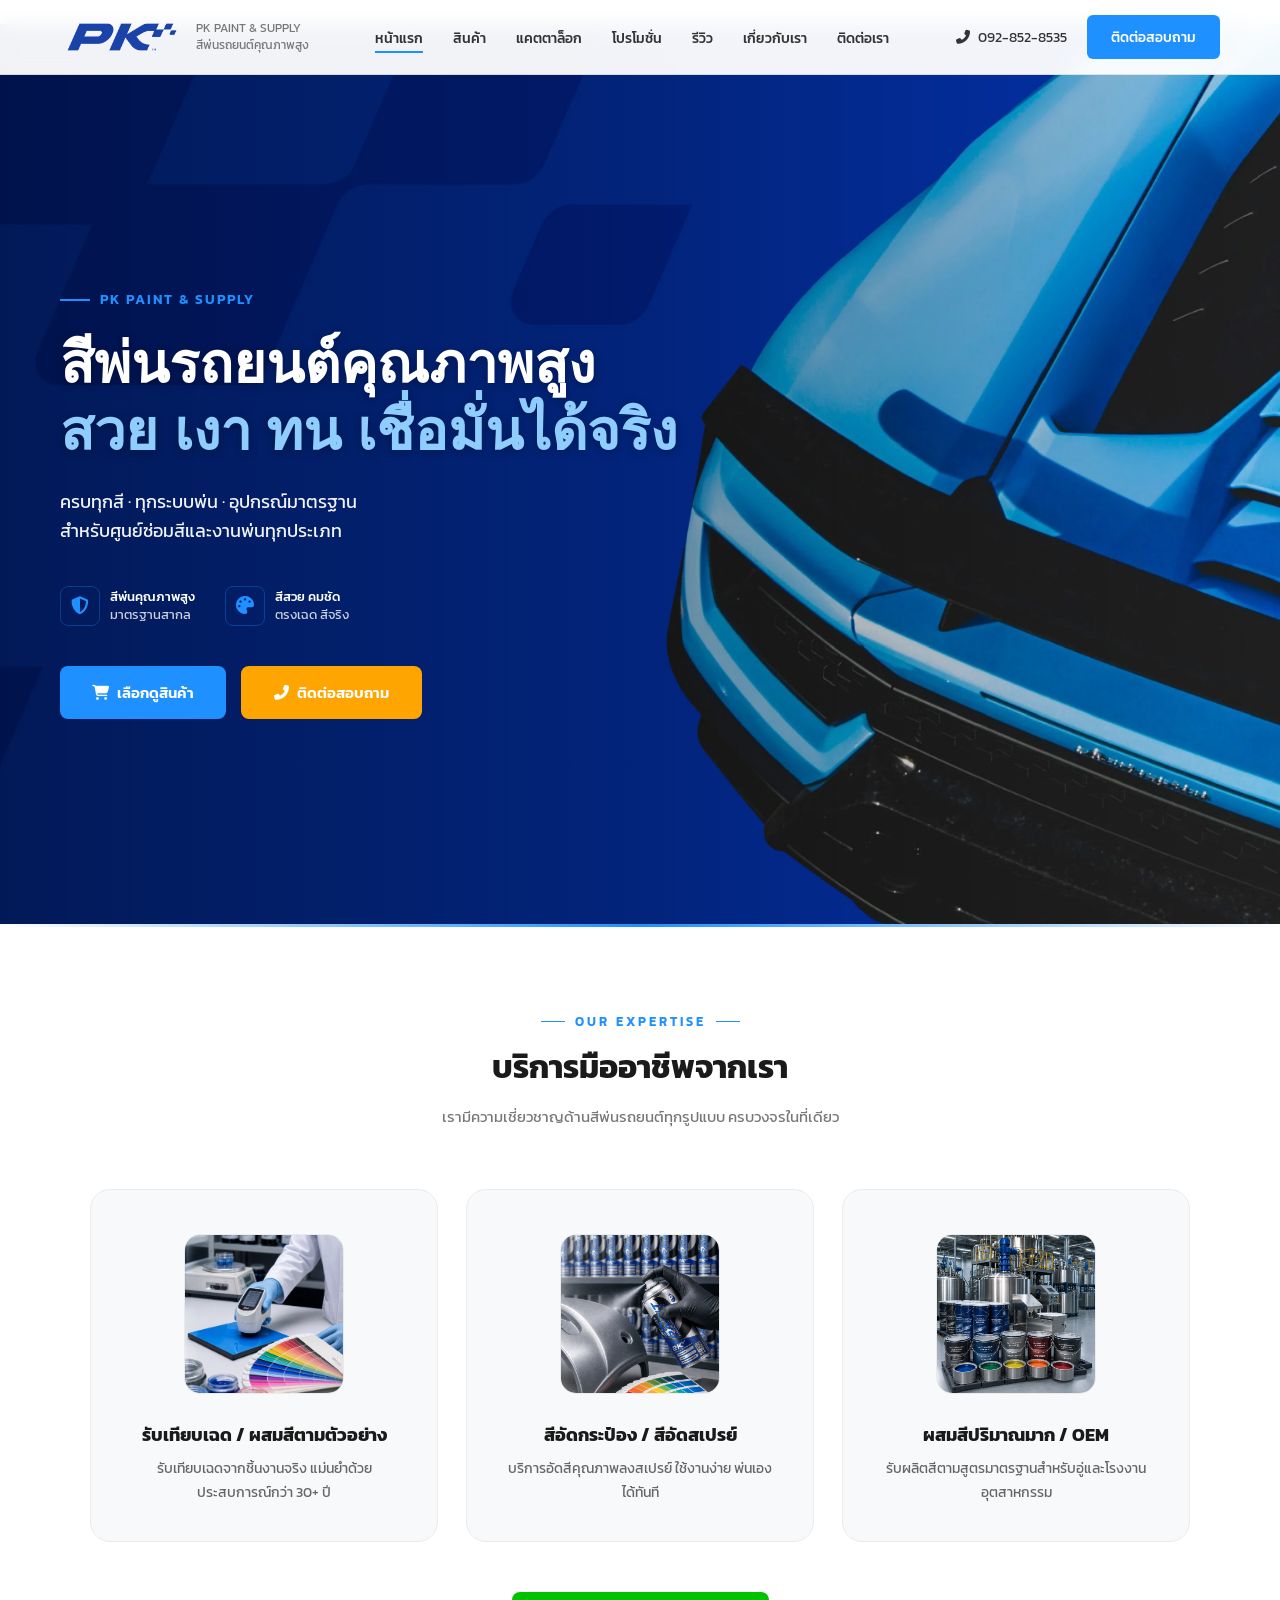
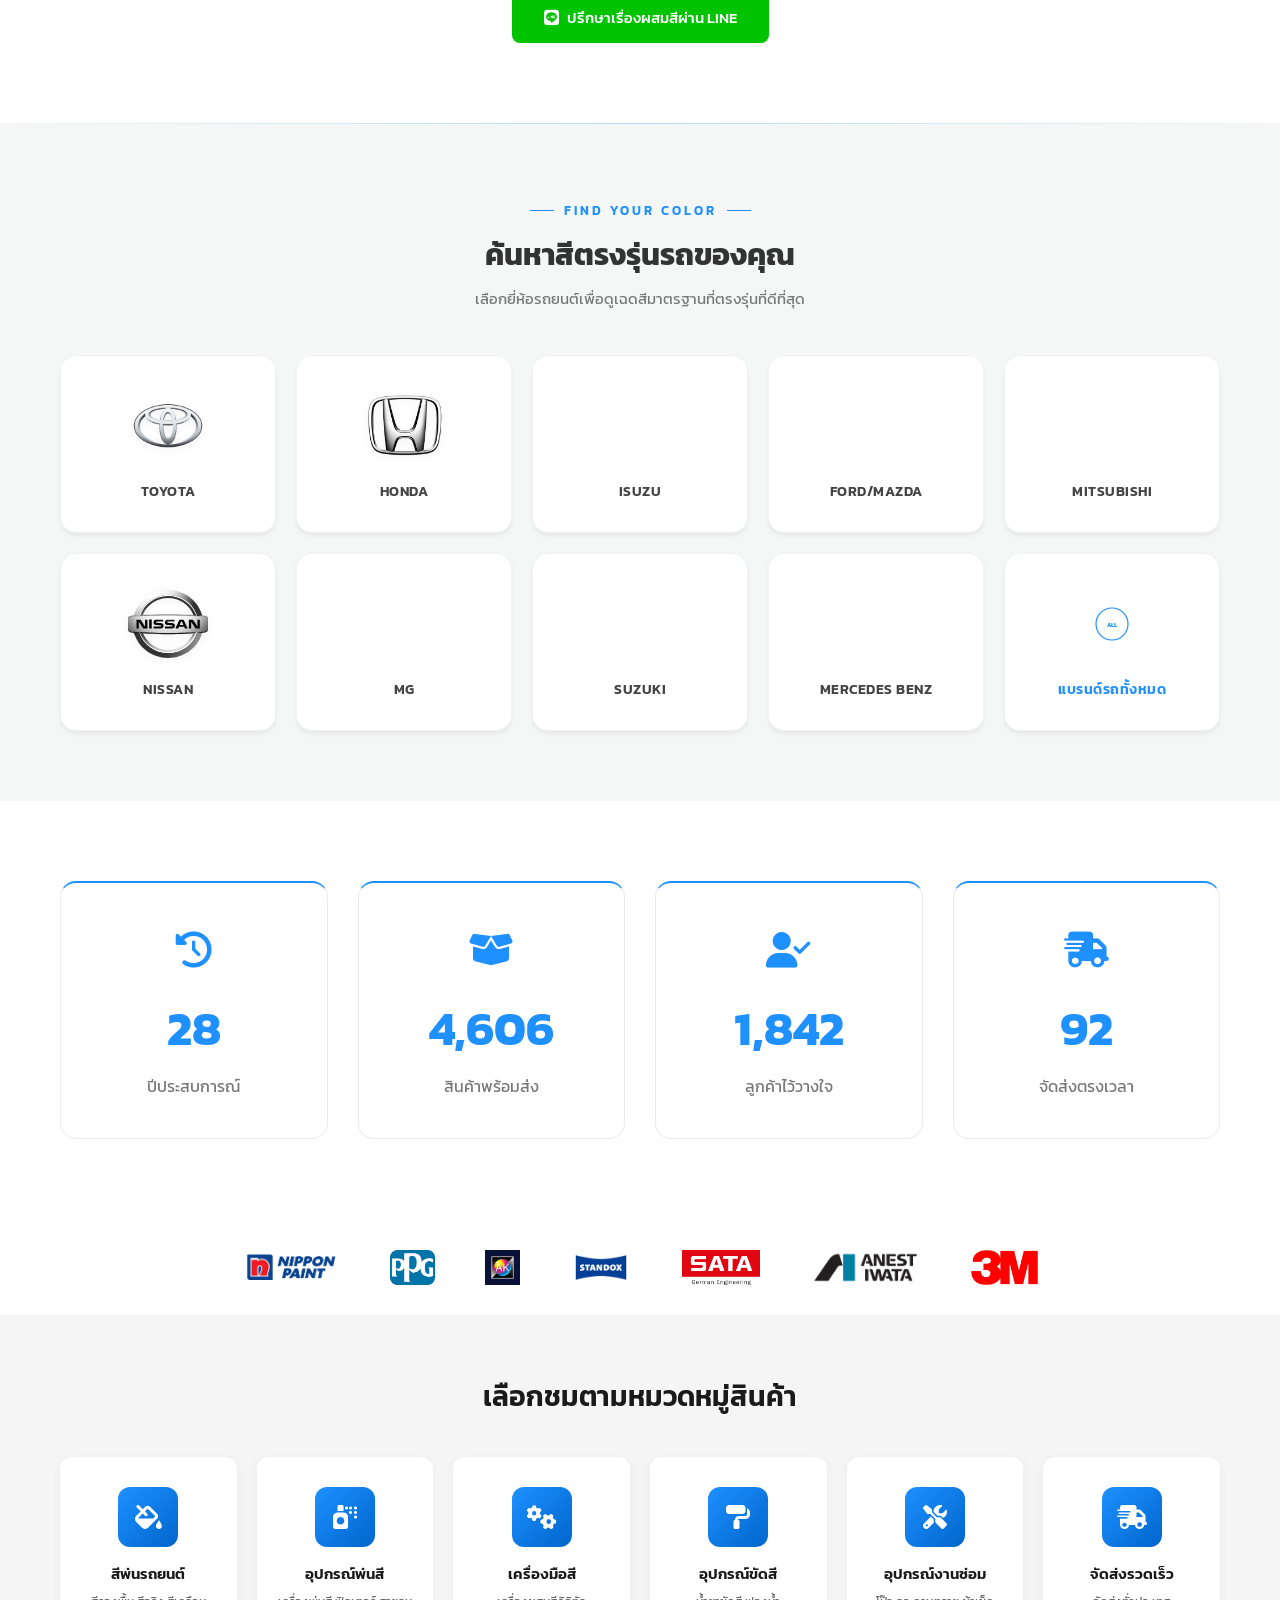
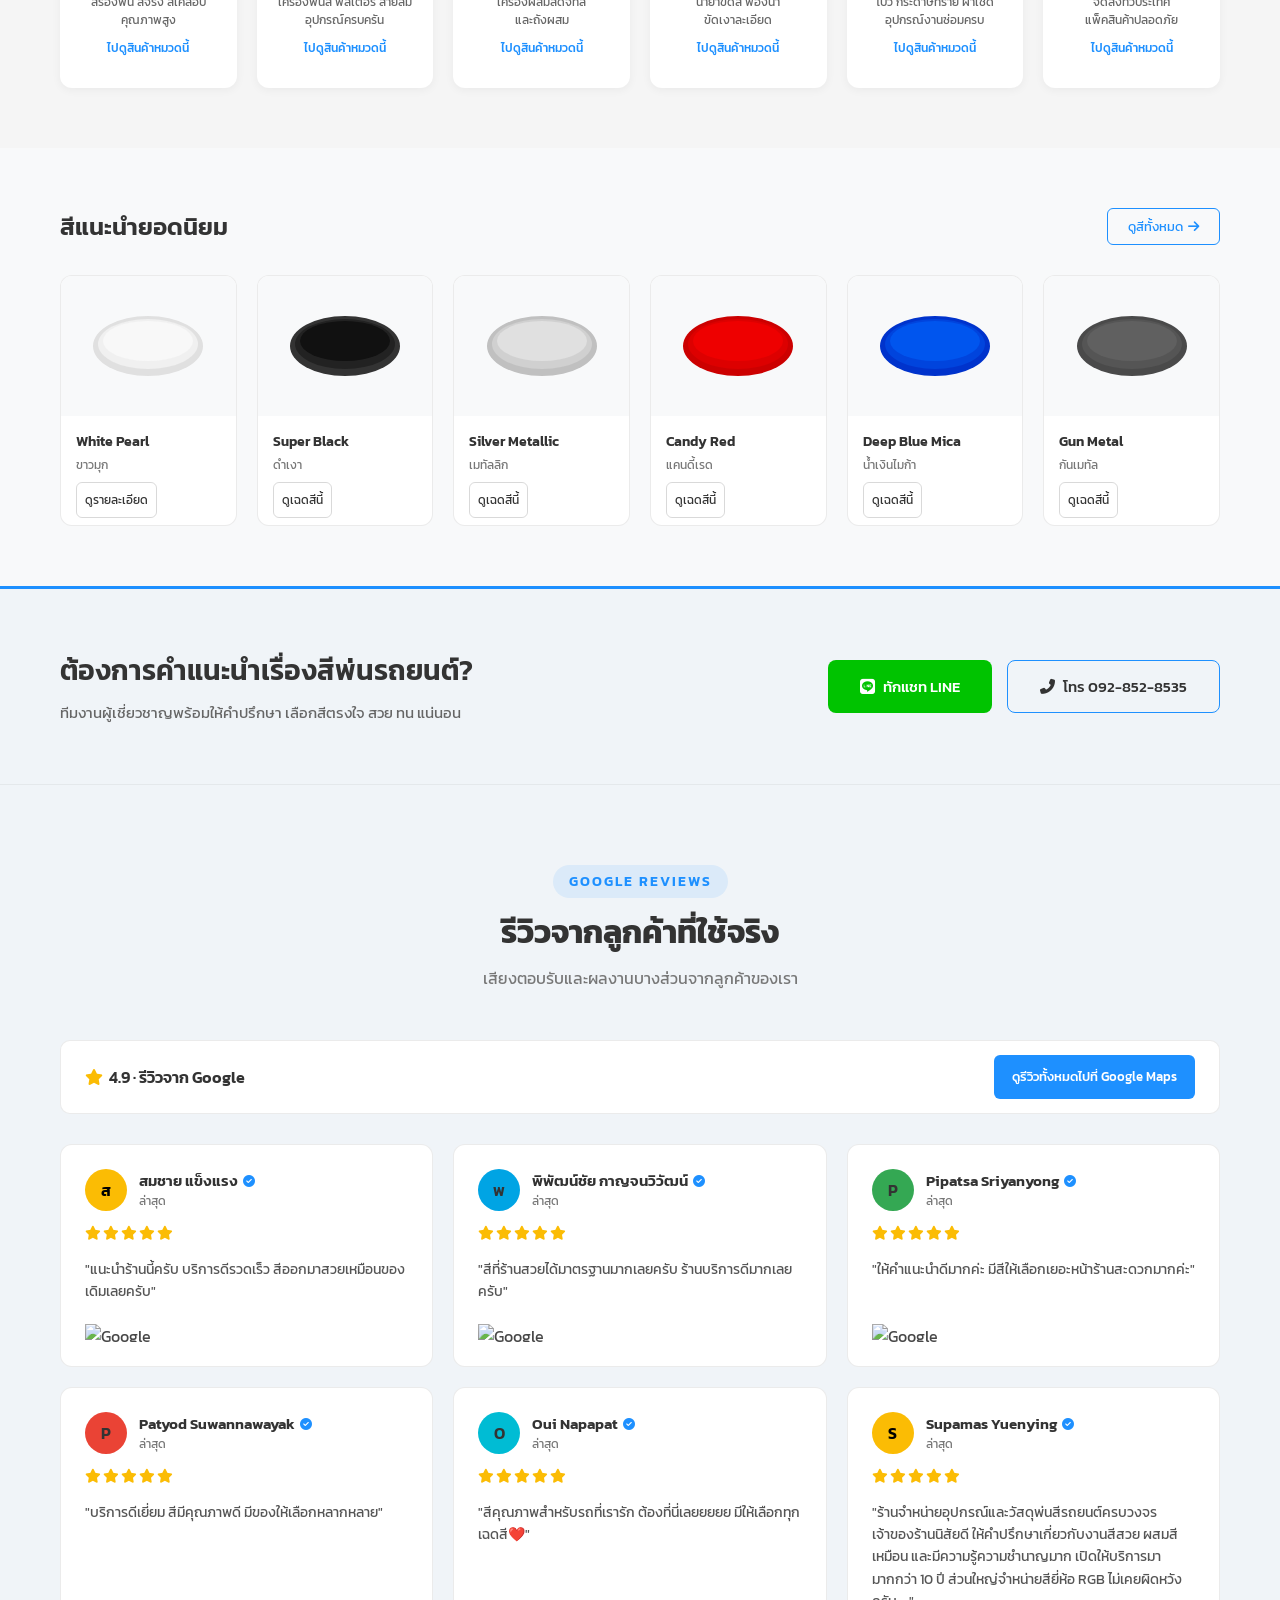
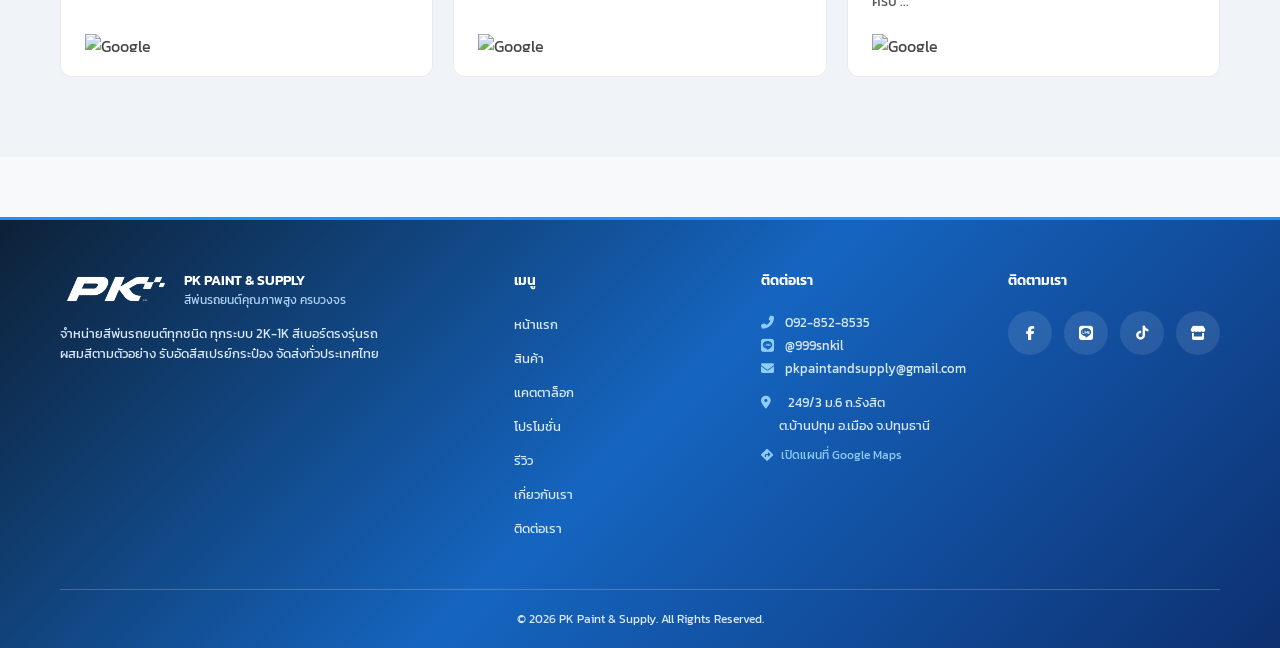
==== commit 3673e88c: "Update static demo to latest localhost UIUX version" ====
--- a/index.html
+++ b/index.html
@@ -2,22 +2,6 @@
 <html lang="th">
 <head>
     <meta charset="UTF-8">
-    <style>
-        .skip-link {
-            position: absolute;
-            top: -40px;
-            left: 0;
-            background: #1e90ff;
-            color: white;
-            padding: 8px;
-            z-index: 10000;
-            transition: top 0.3s;
-        }
-        .skip-link:focus {
-            top: 0;
-        }
-        .sr-only { position: absolute; width: 1px; height: 1px; padding: 0; margin: -1px; overflow: hidden; clip: rect(0,0,0,0); white-space: nowrap; border: 0; }
-    </style>
     
     <meta name="viewport" content="width=device-width, initial-scale=1.0, maximum-scale=5.0, user-scalable=yes">
     <meta name="view-transition" content="same-origin" />
@@ -29,21 +13,27 @@
     <link rel="dns-prefetch" href="https://cdnjs.cloudflare.com">
     <link rel="dns-prefetch" href="https://cdn.jsdelivr.net">
     <link rel="icon" type="image/png" href="asset/pklogosvg.png">
-    <link rel="preload" href="asset/Cover.jpg" as="image" fetchpriority="high">
+    <link rel="preload" href="asset/Cover.webp" as="image" fetchpriority="high">
     <title>PK Paint &amp; Supply - สีพ่นรถยนต์คุณภาพสูง</title>
     <meta name="description"
-        content="จำหน่ายสีพ่นรถยนต์คุณภาพสูง อุปกรณ์พ่นสีครบวงจร ปืนพ่นสี เครื่องขัดสี จัดส่งทั่วประเทศ บริการให้คำปรึกษาโดยผู้เชี่ยวชาญ">
+        content="จำหน่ายสีพ่นรถยนต์คุณภาพสูง อุปกรณ์พ่นสีครบวงจร เครื่องพ่นสีแบบคอมพิวเตอร์และระบบดั้งเดิม บริการให้คำปรึกษาโดยผู้เชี่ยวชาญ">
     <meta property="og:title" content="PK Paint &amp; Supply - สีพ่นรถยนต์คุณภาพสูง">
     <meta property="og:description"
-        content="จำหน่ายสีพ่นรถยนต์ทุกชนิด ทุกระบบ 2K-1K ผสมสีตามตัวอย่าง รับอัดสีสเปรย์กระป๋อง รังสิต ปทุมธานี">
+        content="จำหน่ายสีพ่นรถยนต์คุณภาพสูง อุปกรณ์ครบวงจร ผสมสีตามตัวอย่าง รับอัดสีสเปรย์กระป๋อง จัดส่งทั่วประเทศ รับประกันคุณภาพ">
     <meta property="og:type" content="website">
     <meta property="og:locale" content="th_TH">
     <meta property="og:url" content="https://pkpaintandsupply.com/index.html">
     <meta property="og:image" content="asset/Cover.jpg">
+    <meta name="twitter:card" content="summary_large_image">
+    <meta name="twitter:title" content="PK Paint &amp; Supply - สีพ่นรถยนต์คุณภาพสูง">
+    <meta name="twitter:description" content="จำหน่ายสีพ่นรถยนต์คุณภาพสูง อุปกรณ์ครบวงจร ผสมสีตามตัวอย่าง รับอัดสีสเปรย์กระป๋อง จัดส่งทั่วประเทศ รับประกันคุณภาพ">
+    <meta name="twitter:image" content="asset/Cover.jpg">
     <link rel="canonical" href="https://pkpaintandsupply.com/index.html">
     <link href="https://fonts.googleapis.com/css2?family=Kanit:wght@300;400;500;600;700;800&display=swap"
         rel="stylesheet">
-    <link rel="stylesheet" href="https://cdnjs.cloudflare.com/ajax/libs/font-awesome/6.4.0/css/all.min.css">
+    <link rel="stylesheet" href="https://cdnjs.cloudflare.com/ajax/libs/font-awesome/6.4.0/css/all.min.css"
+        integrity="sha512-iecdLmaskl7CVkqkXNQ/ZH/XLlvWZOJyj7Yy7tcenmpD1ypASozpmT/E0iPtmFIB46ZmdtAc9eNBvH0H/ZpiBw=="
+        crossorigin="anonymous">
     <link rel="stylesheet" href="css/main.css?v=1.1.1">
     <link rel="stylesheet" href="css/index.css?v=1.0.2">
     <script type="application/ld+json">
@@ -58,7 +48,7 @@
         "address": {
             "@type": "PostalAddress",
             "streetAddress": "249/3 ม.6 ถ.รังสิต",
-            "addressLocality": "ต.บางพูน อ.เมือง",
+            "addressLocality": "ต.บ้านปทุม อ.เมือง",
             "addressRegion": "ปทุมธานี",
             "addressCountry": "TH"
         },
@@ -68,61 +58,281 @@
     </script>
 </head>
 <body>
-    <a href="#main-content" class="skip-link">ข้ามไปที่เนื้อหาหลัก</a>
-    <div class="scroll-progress" id="scrollProgress"></div>
-    <nav class="navbar">
-        <a href="index.html" class="logo-link" aria-label="กลับหน้าแรก">
-            <div class="logo-section">
-                <img decoding="async" loading="lazy" src="asset/PK Logo-06.png" alt="PK Paint & Supply Logo" class="logo-img" fetchpriority="high">
-                <div class="logo-text">PK PAINT &amp; SUPPLY<br>สีพ่นรถยนต์คุณภาพสูง</div>
-            </div>
-        </a>
-        <ul class="nav-links">
-            <li><a href="index.html" class="active">หน้าแรก</a></li>
-            <li><a href="products.html">สินค้า</a></li>
-            <li><a href="catalog.html">แคตตาล็อค</a></li>
-            <li><a href="promotions.html">โปรโมชั่น</a></li>
-            <li><a href="review.html">รีวิว</a></li>
-            <li><a href="about.html">เกี่ยวกับเรา</a></li>
-            <li><a href="contact.html">ติดต่อเรา</a></li>
-        </ul>
-        <div class="nav-right">
-            
-            <div class="phone">
-                <i class="fas fa-phone-alt"></i>
-                <a href="tel:0928528535">092-852-8535</a>
-            </div>
-            <a class="btn-contact" href="contact.html">ติดต่อสอบถาม</a>
-            <button class="hamburger" id="hamburger" aria-label="เปิดเมนู" aria-expanded="false">
-                <span></span><span></span><span></span>
-            </button>
-        </div>
-    </nav>
-    <div class="mobile-nav" id="mobileNav" role="dialog" aria-modal="true" aria-label="เมนูหลัก">
-        <a href="index.html" class="active">หน้าแรก</a>
-        <a href="products.html">สินค้า</a>
-        <a href="catalog.html">แคตตาล็อค</a>
-        <a href="promotions.html">โปรโมชั่น</a>
-        <a href="review.html">รีวิว</a>
-        <a href="about.html">เกี่ยวกับเรา</a>
-        <a href="contact.html">ติดต่อเรา</a>
-        <div class="mobile-nav-contact">
-            <a href="tel:0928528535"><i class="fas fa-phone-alt" style="margin-right:8px;color:#1e90ff;"></i>092-852-8535</a>
-            <a href="https://line.me/R/ti/p/@999snkil" target="_blank" rel="noopener"><i class="fab fa-line" style="margin-right:8px;color:#00c300;"></i>LINE: @999snkil</a>
-            <a href="https://www.facebook.com/pkpaint1996/" target="_blank" rel="noopener"><i class="fab fa-facebook-f" style="margin-right:8px;color:#1877f2;"></i>Facebook</a>
-        </div>
+﻿<a href="#main-content" class="skip-link">ข้ามไปยังเนื้อหาหลัก</a>
+
+
+
+
+<div class="scroll-progress" id="scrollProgress"></div>
+
+
+
+
+<nav class="navbar">
+
+    <a href="index.html" class="logo-link" aria-label="กลับหน้าแรก">
+
+
+
+
+        <div class="logo-section">
+
+
+
+
+            <img decoding="async" loading="lazy" src="asset/PK Logo-06.png" alt="PK Paint & Supply Logo" class="logo-img" fetchpriority="high" width="124" height="42">
+
+
+
+
+            <div class="logo-text">PK PAINT &amp; SUPPLY<br>สีพ่นรถยนต์คุณภาพสูง</div>
+
+
+
+
+        </div>
+
+
+
+
+    </a>
+
+
+
+
+    <ul class="nav-links">
+
+
+
+
+        <li><a href="index.html" class="active">หน้าแรก</a></li>
+
+
+
+
+        <li><a href="products.html" >สินค้า</a></li>
+
+
+
+
+        <li><a href="catalog.html" >แคตตาล็อก</a></li>
+
+
+
+
+        <li><a href="promotions.html" >โปรโมชั่น</a></li>
+
+
+
+
+        <li><a href="review.html" >รีวิว</a></li>
+
+
+
+
+        <li><a href="about.html" >เกี่ยวกับเรา</a></li>
+
+
+
+
+        <li><a href="contact.html" >ติดต่อเรา</a></li>
+
+
+
+
+    </ul>
+
+
+
+
+    <div class="nav-right">
+
+
+
+
+        <div class="phone">
+
+
+
+
+            <i class="fas fa-phone-alt"></i>
+
+
+
+
+            <a href="tel:0928528535">092-852-8535</a>
+
+
+
+
+        </div>
+        <a class="btn-contact" href="contact.html">ติดต่อสอบถาม</a>
+
+        <button class="hamburger" id="hamburger" aria-label="เปิดเมนู" aria-expanded="false">
+
+
+
+
+
+
+            <span></span><span></span><span></span>
+
+
+
+
+
+
+        </button>
+
+
+
     </div>
+
+
+
+
+</nav>
+
+
+
+
+<!-- Mobile Navigation Panel -->
+
+
+
+
+<div class="mobile-nav" id="mobileNav" aria-hidden="true">
+
+
+
+
+    <div class="mobile-nav-header">
+
+
+
+
+        <img decoding="async" loading="lazy" src="asset/PK Logo-06.png" alt="PK Paint & Supply Logo" class="mobile-nav-logo" width="100" height="34">
+
+
+
+
+        <button class="mobile-nav-close" id="mobileNavClose" aria-label="ปิดเมนู">
+
+
+
+
+            <i class="fas fa-times"></i>
+
+
+
+
+        </button>
+
+
+
+
+    </div>
+
+
+
+
+    <ul class="mobile-nav-links">
+
+
+
+
+        <li><a href="index.html" class="active">หน้าแรก</a></li>
+
+
+
+
+        <li><a href="products.html" >สินค้า</a></li>
+
+
+
+
+        <li><a href="catalog.html" >แคตตาล็อก</a></li>
+
+
+
+
+        <li><a href="promotions.html" >โปรโมชั่น</a></li>
+
+
+
+
+        <li><a href="review.html" >รีวิว</a></li>
+
+
+
+
+        <li><a href="about.html" >เกี่ยวกับเรา</a></li>
+
+
+
+
+        <li><a href="contact.html" >ติดต่อเรา</a></li>
+
+
+
+
+    </ul>
+
+
+
+
+    <div class="mobile-nav-footer">
+
+
+
+
+        <div class="mobile-nav-phone">
+
+
+
+
+            <i class="fas fa-phone-alt"></i>
+
+
+
+
+            <a href="tel:0928528535">092-852-8535</a>
+
+
+
+
+        </div>
+
+
+
+
+        <a class="mobile-nav-btn" href="contact.html">ติดต่อสอบถาม</a>
+
+
+
+
+    </div>
+
+
+
+
+</div>
+
+
+
+
+
     <main id="main-content">
     <section class="hero">
         <div class="hero-content">
             <div class="hero-subtitle">PK PAINT & SUPPLY</div>
             <h1 class="hero-title">
                 สีพ่นรถยนต์คุณภาพสูง<br>
-                <span class="highlight">สวย เงา ทน ใช้ได้จริง</span>
+                <span class="highlight">สวย เงา ทน เชื่อมั่นได้จริง</span>
             </h1>
             <p class="hero-desc">
                 ครบทุกสี · ทุกระบบพ่น · อุปกรณ์มาตรฐาน<br>
-                สำหรับผู้ซ่อมสีและงานพ่นทุกประเภท
+                สำหรับศูนย์ซ่อมสีและงานพ่นทุกประเภท
             </p>
             <div class="features">
                 <div class="feature">
@@ -150,30 +360,30 @@
         <div class="shop-services-header">
             <div class="shop-services-label">OUR EXPERTISE</div>
             <h2 class="shop-services-title">บริการมืออาชีพจากเรา</h2>
-            <p class="shop-services-subtitle">เราเชี่ยวชาญด้านสีพ่นรถยนต์ทุกรูปแบบ ครบวงจรในที่เดียว</p>
+            <p class="shop-services-subtitle">เรามีความเชี่ยวชาญด้านสีพ่นรถยนต์ทุกรูปแบบ ครบวงจรในที่เดียว</p>
         </div>
         <div class="shop-services-grid">
-            <div class="shop-service-card">
+            <div class="shop-service-card animate-on-scroll">
                 <div class="shop-service-img-wrap">
-                    <img decoding="async" src="asset/service_color_match.png" alt="รับเทียบเฉด ผสมสีตัวอย่าง" class="shop-service-img" loading="lazy">
+                    <img decoding="async" src="asset/paint_lab.png" alt="รับเทียบเฉด ผสมสีตามตัวอย่าง" class="shop-service-img" loading="lazy">
                 </div>
                 <div class="shop-service-body">
-                    <h3 class="shop-service-title">รับเทียบเฉด / ผสมสีตัวอย่าง</h3>
-                    <p class="shop-service-desc">รับเทียบเฉดจากชิ้นงานจริง แม่นยำด้วยประสบการณ์กว่า 10 ปี</p>
-                </div>
-            </div>
-            <div class="shop-service-card">
+                    <h3 class="shop-service-title">รับเทียบเฉด / ผสมสีตามตัวอย่าง</h3>
+                    <p class="shop-service-desc">รับเทียบเฉดจากชิ้นงานจริง แม่นยำด้วยประสบการณ์กว่า 30+ ปี</p>
+                </div>
+            </div>
+            <div class="shop-service-card animate-on-scroll">
                 <div class="shop-service-img-wrap">
-                    <img decoding="async" src="asset/service_spray_can.png" alt="สีอัดกระป๋อง สีอัดสเปรย์" class="shop-service-img" loading="lazy">
+                    <img decoding="async" src="asset/spray.png" alt="สีอัดกระป๋อง สีอัดสเปรย์" class="shop-service-img" loading="lazy">
                 </div>
                 <div class="shop-service-body">
                     <h3 class="shop-service-title">สีอัดกระป๋อง / สีอัดสเปรย์</h3>
                     <p class="shop-service-desc">บริการอัดสีคุณภาพลงสเปรย์ ใช้งานง่าย พ่นเองได้ทันที</p>
                 </div>
             </div>
-            <div class="shop-service-card">
+            <div class="shop-service-card animate-on-scroll">
                 <div class="shop-service-img-wrap">
-                    <img decoding="async" src="asset/service_bulk_oem.png" alt="ผสมสีปริมาณมาก OEM" class="shop-service-img" loading="lazy">
+                    <img decoding="async" src="asset/oem.png" alt="ผสมสีปริมาณมาก OEM" class="shop-service-img" loading="lazy">
                 </div>
                 <div class="shop-service-body">
                     <h3 class="shop-service-title">ผสมสีปริมาณมาก / OEM</h3>
@@ -182,7 +392,7 @@
             </div>
         </div>
         <div class="shop-services-cta">
-            <a href="https://line.me/R/ti/p/@999snkil" target="_blank" class="btn-line"><i class="fab fa-line"></i> ปรึกษาช่างผสมสีทาง LINE</a>
+            <a href="https://line.me/R/ti/p/@999snkil" target="_blank" rel="noopener" class="btn-line"><i class="fab fa-line"></i> ปรึกษาเรื่องผสมสีผ่าน LINE</a>
         </div>
     </section>
 
@@ -190,55 +400,55 @@
     <section class="car-brands">
         <div class="car-brands-label">FIND YOUR COLOR</div>
         <h2 class="car-brands-title">ค้นหาสีตรงรุ่นรถของคุณ</h2>
-        <p class="car-brands-subtitle">เลือกยี่ห้อรถยนต์เพื่อดูเฉดสีมาตรฐานที่ตรงรุ่นที่สุด</p>
+        <p class="car-brands-subtitle">เลือกยี่ห้อรถยนต์เพื่อดูเฉดสีมาตรฐานที่ตรงรุ่นที่ดีที่สุด</p>
         <div class="car-brands-grid">
-            <a href="catalog.html?brand=toyota" class="car-brand-card">
+            <a href="catalog.html?brand=toyota" class="car-brand-card animate-on-scroll">
                 <div class="car-brand-logo-wrap"><img decoding="async" src="asset/Toyota-Symbol.png" alt="TOYOTA" loading="lazy"></div>
                 <span class="car-brand-name">TOYOTA</span>
             </a>
-            <a href="catalog.html?brand=honda" class="car-brand-card">
+            <a href="catalog.html?brand=honda" class="car-brand-card animate-on-scroll">
                 <div class="car-brand-logo-wrap"><img decoding="async" src="asset/honda-logo.png" alt="HONDA" loading="lazy"></div>
                 <span class="car-brand-name">HONDA</span>
             </a>
-            <a href="catalog.html?brand=isuzu" class="car-brand-card">
+            <a href="catalog.html?brand=isuzu" class="car-brand-card animate-on-scroll">
                 <div class="car-brand-logo-wrap"><img decoding="async" src="asset/Isuzu.svg.png" alt="ISUZU" loading="lazy"></div>
                 <span class="car-brand-name">ISUZU</span>
             </a>
-            <a href="catalog.html?brand=ford-mazda" class="car-brand-card">
+            <a href="catalog.html?brand=ford-mazda" class="car-brand-card animate-on-scroll">
                 <div class="car-brand-logo-wrap split-logo">
                     <img decoding="async" src="asset/Ford_logo_flat.svg.png" alt="FORD" class="logo-left" loading="lazy">
                     <img decoding="async" src="asset/mazda_PNG86.png" alt="MAZDA" class="logo-right" loading="lazy">
                 </div>
                 <span class="car-brand-name">FORD/MAZDA</span>
             </a>
-            <a href="catalog.html?brand=mitsubishi" class="car-brand-card">
+            <a href="catalog.html?brand=mitsubishi" class="car-brand-card animate-on-scroll">
                 <div class="car-brand-logo-wrap"><img decoding="async" src="asset/Mitsubishi_logo.svg.png" alt="MITSUBISHI" loading="lazy"></div>
                 <span class="car-brand-name">MITSUBISHI</span>
             </a>
-            <a href="catalog.html?brand=nissan" class="car-brand-card">
+            <a href="catalog.html?brand=nissan" class="car-brand-card animate-on-scroll">
                 <div class="car-brand-logo-wrap"><img decoding="async" src="asset/nissan-6.svg" alt="NISSAN" loading="lazy"></div>
                 <span class="car-brand-name">NISSAN</span>
             </a>
-            <a href="catalog.html?brand=mg" class="car-brand-card">
+            <a href="catalog.html?brand=mg" class="car-brand-card animate-on-scroll">
                 <div class="car-brand-logo-wrap"><img decoding="async" src="asset/MG-Logo.png" alt="MG" loading="lazy"></div>
                 <span class="car-brand-name">MG</span>
             </a>
-            <a href="catalog.html?brand=suzuki" class="car-brand-card">
+            <a href="catalog.html?brand=suzuki" class="car-brand-card animate-on-scroll">
                 <div class="car-brand-logo-wrap"><img decoding="async" src="asset/Suzuki_Motor_Corporation_logo.svg.png" alt="SUZUKI" loading="lazy"></div>
                 <span class="car-brand-name">SUZUKI</span>
             </a>
-            <a href="catalog.html?brand=mercedes-benz" class="car-brand-card">
+            <a href="catalog.html?brand=mercedes-benz" class="car-brand-card animate-on-scroll">
                 <div class="car-brand-logo-wrap"><img decoding="async" src="asset/Mercedes-Benz-Logo.png" alt="MERCEDES BENZ" loading="lazy"></div>
                 <span class="car-brand-name">MERCEDES BENZ</span>
             </a>
-            <a href="catalog.html" class="car-brand-card">
+            <a href="catalog.html" class="car-brand-card animate-on-scroll">
                 <div class="car-brand-logo-wrap">
                     <svg viewBox="0 0 100 100" fill="none" xmlns="http://www.w3.org/2000/svg" style="width: 40px;">
                         <circle cx="50" cy="50" r="40" stroke="#1e90ff" stroke-width="3" />
                         <text x="50" y="58" text-anchor="middle" fill="#1e90ff" font-family="Kanit, sans-serif" font-size="16" font-weight="700">ALL</text>
                     </svg>
                 </div>
-                <span class="car-brand-name" style="color:#1e90ff;">แบรนด์ทั้งหมด</span>
+                <span class="car-brand-name" style="color:#1e90ff;">แบรนด์รถทั้งหมด</span>
             </a>
         </div>
     </section>
@@ -248,7 +458,7 @@
         <div class="stats-grid">
             <div class="stat-card">
                 <div class="stat-icon"><i class="fas fa-clock-rotate-left"></i></div>
-                <span class="stat-number" data-target="10" data-suffix="+">0</span>
+                <span class="stat-number" data-target="30" data-suffix="+">0</span>
                 <span class="stat-label">ปีประสบการณ์</span>
             </div>
             <div class="stat-card">
@@ -281,41 +491,41 @@
     <section class="services">
         <h2 class="services-title">เลือกชมตามหมวดหมู่สินค้า</h2>
         <div class="services-grid">
-            <div class="service-card">
+            <div class="service-card animate-on-scroll">
                 <div class="service-icon"><i class="fas fa-fill-drip"></i></div>
                 <div class="service-name">สีพ่นรถยนต์</div>
-                <div class="service-desc">สีรองพื้น สีสร้าง สีเคลือบ<br>คุณภาพสูง</div>
-                <a href="products.html" class="service-link">→ ดูสินค้าหมวดนี้</a>
-            </div>
-            <div class="service-card">
+                <div class="service-desc">สีรองพื้น สีจริง สีเคลือบ<br>คุณภาพสูง</div>
+                <a href="products.html" class="service-link">ไปดูสินค้าหมวดนี้</a>
+            </div>
+            <div class="service-card animate-on-scroll">
                 <div class="service-icon"><i class="fas fa-spray-can"></i></div>
                 <div class="service-name">อุปกรณ์พ่นสี</div>
-                <div class="service-desc">ปืนพ่นสี ฟิลเตอร์ สายลม<br>อุปกรณ์ครบครัน</div>
-                <a href="products.html" class="service-link">→ ดูสินค้าหมวดนี้</a>
-            </div>
-            <div class="service-card">
+                <div class="service-desc">เครื่องพ่นสี ฟิลเตอร์ สายลม<br>อุปกรณ์ครบครัน</div>
+                <a href="products.html" class="service-link">ไปดูสินค้าหมวดนี้</a>
+            </div>
+            <div class="service-card animate-on-scroll">
                 <div class="service-icon"><i class="fas fa-gears"></i></div>
                 <div class="service-name">เครื่องมือสี</div>
-                <div class="service-desc">เครื่องขัดสีดีดอล<br>ผลิตแผ่นขัด</div>
-                <a href="products.html" class="service-link">→ ดูสินค้าหมวดนี้</a>
-            </div>
-            <div class="service-card">
+                <div class="service-desc">เครื่องผสมสีดิจิทัล<br>และถังผสม</div>
+                <a href="products.html" class="service-link">ไปดูสินค้าหมวดนี้</a>
+            </div>
+            <div class="service-card animate-on-scroll">
                 <div class="service-icon"><i class="fas fa-paint-roller"></i></div>
                 <div class="service-name">อุปกรณ์ขัดสี</div>
-                <div class="service-desc">น้ำยาขัดสี ฟองน้ำ<br>ขัดเงา งานละเอียด</div>
-                <a href="products.html" class="service-link">→ ดูสินค้าหมวดนี้</a>
-            </div>
-            <div class="service-card">
+                <div class="service-desc">น้ำยาขัดสี ฟองน้ำ<br>ขัดเงาละเอียด</div>
+                <a href="products.html" class="service-link">ไปดูสินค้าหมวดนี้</a>
+            </div>
+            <div class="service-card animate-on-scroll">
                 <div class="service-icon"><i class="fas fa-screwdriver-wrench"></i></div>
                 <div class="service-name">อุปกรณ์งานซ่อม</div>
-                <div class="service-desc">เทป กระดาษทราย ผ้าขัด<br>อุปกรณ์งานซ่อมครบ</div>
-                <a href="products.html" class="service-link">→ ดูสินค้าหมวดนี้</a>
-            </div>
-            <div class="service-card">
+                <div class="service-desc">โป๊ว กระดาษทราย ผ้าเช็ด<br>อุปกรณ์งานซ่อมครบ</div>
+                <a href="products.html" class="service-link">ไปดูสินค้าหมวดนี้</a>
+            </div>
+            <div class="service-card animate-on-scroll">
                 <div class="service-icon"><i class="fas fa-truck-fast"></i></div>
                 <div class="service-name">จัดส่งรวดเร็ว</div>
                 <div class="service-desc">จัดส่งทั่วประเทศ<br>แพ็คสินค้าปลอดภัย</div>
-                <a href="products.html" class="service-link">→ ดูสินค้าหมวดนี้</a>
+                <a href="products.html" class="service-link">ไปดูสินค้าหมวดนี้</a>
             </div>
         </div>
     </section>
@@ -325,39 +535,39 @@
             <a class="btn-viewall" href="products.html">ดูสีทั้งหมด <i class="fas fa-arrow-right"></i></a>
         </div>
         <div class="products-grid">
-            <div class="product-card">
+            <div class="product-card animate-on-scroll">
                 <div class="product-image"><svg width="120" height="80" viewBox="0 0 120 80"><ellipse cx="60" cy="40" rx="55" ry="30" fill="#e0e0e0"/><ellipse cx="60" cy="38" rx="50" ry="25" fill="#f0f0f0"/><ellipse cx="60" cy="35" rx="45" ry="20" fill="#f8f8f8"/></svg></div>
                 <div class="product-info"><div class="product-name">White Pearl</div><div class="product-type">ขาวมุก</div><a class="btn-detail" href="products.html">ดูรายละเอียด</a></div>
             </div>
-            <div class="product-card">
+            <div class="product-card animate-on-scroll">
                 <div class="product-image"><svg width="120" height="80" viewBox="0 0 120 80"><ellipse cx="60" cy="40" rx="55" ry="30" fill="#333333"/><ellipse cx="60" cy="38" rx="50" ry="25" fill="#222222"/><ellipse cx="60" cy="35" rx="45" ry="20" fill="#111111"/></svg></div>
                 <div class="product-info"><div class="product-name">Super Black</div><div class="product-type">ดำเงา</div><a class="btn-detail" href="catalog.html?search=Super Black">ดูเฉดสีนี้</a></div>
             </div>
-            <div class="product-card">
+            <div class="product-card animate-on-scroll">
                 <div class="product-image"><svg width="120" height="80" viewBox="0 0 120 80"><ellipse cx="60" cy="40" rx="55" ry="30" fill="#c0c0c0"/><ellipse cx="60" cy="38" rx="50" ry="25" fill="#d0d0d0"/><ellipse cx="60" cy="35" rx="45" ry="20" fill="#e0e0e0"/></svg></div>
-                <div class="product-info"><div class="product-name">Silver Metallic</div><div class="product-type">เงินเมทัลลิก</div><a class="btn-detail" href="catalog.html?search=Silver">ดูเฉดสีนี้</a></div>
-            </div>
-            <div class="product-card">
+                <div class="product-info"><div class="product-name">Silver Metallic</div><div class="product-type">เมทัลลิก</div><a class="btn-detail" href="catalog.html?search=Silver">ดูเฉดสีนี้</a></div>
+            </div>
+            <div class="product-card animate-on-scroll">
                 <div class="product-image"><svg width="120" height="80" viewBox="0 0 120 80"><ellipse cx="60" cy="40" rx="55" ry="30" fill="#cc0000"/><ellipse cx="60" cy="38" rx="50" ry="25" fill="#dd0000"/><ellipse cx="60" cy="35" rx="45" ry="20" fill="#ee0000"/></svg></div>
-                <div class="product-info"><div class="product-name">Candy Red</div><div class="product-type">แคนดี้แดง</div><a class="btn-detail" href="catalog.html?search=Candy Red">ดูเฉดสีนี้</a></div>
-            </div>
-            <div class="product-card">
+                <div class="product-info"><div class="product-name">Candy Red</div><div class="product-type">แคนดี้เรด</div><a class="btn-detail" href="catalog.html?search=Candy Red">ดูเฉดสีนี้</a></div>
+            </div>
+            <div class="product-card animate-on-scroll">
                 <div class="product-image"><svg width="120" height="80" viewBox="0 0 120 80"><ellipse cx="60" cy="40" rx="55" ry="30" fill="#0033cc"/><ellipse cx="60" cy="38" rx="50" ry="25" fill="#0044dd"/><ellipse cx="60" cy="35" rx="45" ry="20" fill="#0055ee"/></svg></div>
                 <div class="product-info"><div class="product-name">Deep Blue Mica</div><div class="product-type">น้ำเงินไมก้า</div><a class="btn-detail" href="catalog.html?search=Deep Blue">ดูเฉดสีนี้</a></div>
             </div>
-            <div class="product-card">
+            <div class="product-card animate-on-scroll">
                 <div class="product-image"><svg width="120" height="80" viewBox="0 0 120 80"><ellipse cx="60" cy="40" rx="55" ry="30" fill="#4a4a4a"/><ellipse cx="60" cy="38" rx="50" ry="25" fill="#555555"/><ellipse cx="60" cy="35" rx="45" ry="20" fill="#606060"/></svg></div>
-                <div class="product-info"><div class="product-name">Gun Metal</div><div class="product-type">เทากันส์</div><a class="btn-detail" href="catalog.html?search=Gun Metal">ดูเฉดสีนี้</a></div>
+                <div class="product-info"><div class="product-name">Gun Metal</div><div class="product-type">กันเมทัล</div><a class="btn-detail" href="catalog.html?search=Gun Metal">ดูเฉดสีนี้</a></div>
             </div>
         </div>
     </section>
     <section class="cta">
         <div class="cta-content">
             <h2 class="cta-title">ต้องการคำแนะนำเรื่องสีพ่นรถยนต์?</h2>
-            <p class="cta-desc">ทีมงานผู้เชี่ยวชาญพร้อมให้คำปรึกษา เลือกสีตรงงาน สวย ทน แน่นอน</p>
+            <p class="cta-desc">ทีมงานผู้เชี่ยวชาญพร้อมให้คำปรึกษา เลือกสีตรงใจ สวย ทน แน่นอน</p>
         </div>
         <div class="cta-buttons">
-            <a class="btn-line" href="https://line.me/R/ti/p/@999snkil" target="_blank" rel="noopener"><i class="fab fa-line"></i> แชทผ่าน LINE</a>
+            <a class="btn-line" href="https://line.me/R/ti/p/@999snkil" target="_blank" rel="noopener"><i class="fab fa-line"></i> ทักแชท LINE</a>
             <a class="btn-phone" href="tel:0928528535"><i class="fas fa-phone-alt"></i> โทร 092-852-8535</a>
         </div>
     </section>
@@ -369,64 +579,41 @@
         </div>
         <div class="reviews-summary-bar">
             <span class="reviews-summary-score"><i class="fas fa-star" style="color:#fbbc04;margin-right:6px;"></i>4.9 · รีวิวจาก Google</span>
-            <a href="https://maps.app.goo.gl/S74pSdH2BgsrWLKd8" target="_blank" rel="noopener" class="reviews-summary-btn">ดูรีวิวทั้งหมด →</a>
+            <a href="https://maps.app.goo.gl/S74pSdH2BgsrWLKd8" target="_blank" rel="noopener" class="reviews-summary-btn">ดูรีวิวทั้งหมดไปที่ Google Maps</a>
         </div>
         <div class="reviews-grid">
-            <div class="review-card"><div class="review-author-header"><div class="review-avatar" style="background-color:#fbbc04;color:#000;">ส</div><div class="review-author-info"><div class="review-name">สมชัย แซ่ลิ้ม <i class="fas fa-check-circle review-verified"></i></div><div class="review-date">ล่าสุด</div></div></div><div class="review-stars"><i class="fas fa-star"></i><i class="fas fa-star"></i><i class="fas fa-star"></i><i class="fas fa-star"></i><i class="fas fa-star"></i></div><div class="review-text">"แนะนำร้านนี้ครับบริการดีรวดเร็ว สีออกมาได้เหมือนโอเคเลยครับ"</div><div class="review-footer"><img decoding="async" loading="lazy" src="https://upload.wikimedia.org/wikipedia/commons/2/2f/Google_2015_logo.svg" alt="Google" class="google-logo"></div></div>
-            <div class="review-card"><div class="review-author-header"><div class="review-avatar" style="background-color:#00a4e4;color:#333;">พ</div><div class="review-author-info"><div class="review-name">ไพบูลย์ จงปัญญาวิวัฒน์ <i class="fas fa-check-circle review-verified"></i></div><div class="review-date">ล่าสุด</div></div></div><div class="review-stars"><i class="fas fa-star"></i><i class="fas fa-star"></i><i class="fas fa-star"></i><i class="fas fa-star"></i><i class="fas fa-star"></i></div><div class="review-text">"สีที่ร้านได้มาตรฐานมากเลยครับ ร้านบริการดีมากเลยครับ"</div><div class="review-footer"><img decoding="async" loading="lazy" src="https://upload.wikimedia.org/wikipedia/commons/2/2f/Google_2015_logo.svg" alt="Google" class="google-logo"></div></div>
-            <div class="review-card"><div class="review-author-header"><div class="review-avatar" style="background-color:#34a853;color:#333;">P</div><div class="review-author-info"><div class="review-name">Pipatsa Sriyanyong <i class="fas fa-check-circle review-verified"></i></div><div class="review-date">ล่าสุด</div></div></div><div class="review-stars"><i class="fas fa-star"></i><i class="fas fa-star"></i><i class="fas fa-star"></i><i class="fas fa-star"></i><i class="fas fa-star"></i></div><div class="review-text">"ให้คำแนะนำดีมากๆ มีที่จอดรถหน้าร้านสะดวกมากค่ะ"</div><div class="review-footer"><img decoding="async" loading="lazy" src="https://upload.wikimedia.org/wikipedia/commons/2/2f/Google_2015_logo.svg" alt="Google" class="google-logo"></div></div>
-            <div class="review-card"><div class="review-author-header"><div class="review-avatar" style="background-color:#ea4335;color:#333;">P</div><div class="review-author-info"><div class="review-name">Patyod Suwannawayak <i class="fas fa-check-circle review-verified"></i></div><div class="review-date">ล่าสุด</div></div></div><div class="review-stars"><i class="fas fa-star"></i><i class="fas fa-star"></i><i class="fas fa-star"></i><i class="fas fa-star"></i><i class="fas fa-star"></i></div><div class="review-text">"บริการดีเยี่ยม สีมีคุณภาพดี มีของให้เลือกหลากหลาย"</div><div class="review-footer"><img decoding="async" loading="lazy" src="https://upload.wikimedia.org/wikipedia/commons/2/2f/Google_2015_logo.svg" alt="Google" class="google-logo"></div></div>
-            <div class="review-card"><div class="review-author-header"><div class="review-avatar" style="background-color:#00bcd4;color:#333;">O</div><div class="review-author-info"><div class="review-name">Oui Napapat <i class="fas fa-check-circle review-verified"></i></div><div class="review-date">ล่าสุด</div></div></div><div class="review-stars"><i class="fas fa-star"></i><i class="fas fa-star"></i><i class="fas fa-star"></i><i class="fas fa-star"></i><i class="fas fa-star"></i></div><div class="review-text">"สีคุณภาพสำหรับรถที่เรารัก ต้องที่นี่เลยจ้าาา มีให้เลือกทุกเฉดสี❤️"</div><div class="review-footer"><img decoding="async" loading="lazy" src="https://upload.wikimedia.org/wikipedia/commons/2/2f/Google_2015_logo.svg" alt="Google" class="google-logo"></div></div>
-            <div class="review-card"><div class="review-author-header"><div class="review-avatar" style="background-color:#fbbc04;color:#000;">S</div><div class="review-author-info"><div class="review-name">Supamas Yuenying <i class="fas fa-check-circle review-verified"></i></div><div class="review-date">ล่าสุด</div></div></div><div class="review-stars"><i class="fas fa-star"></i><i class="fas fa-star"></i><i class="fas fa-star"></i><i class="fas fa-star"></i><i class="fas fa-star"></i></div><div class="review-text">"ร้านจำหน่ายอุปกรณ์และวัสดุพ่นสีรถยนต์ครบวงจร เจ้าของร้านใจดี ให้คำปรึกษาเกี่ยวกับด้านสีได้ ผสมสีเหมือน และมีความรู้ความชำนาญมาก เปิดให้บริการมามากกว่า 10 ปี ส่วนใหญ่จำหน่ายสียี่ห้อ RGB มาไม่เคยผิดหวัง ..."</div><div class="review-footer"><img decoding="async" loading="lazy" src="https://upload.wikimedia.org/wikipedia/commons/2/2f/Google_2015_logo.svg" alt="Google" class="google-logo"></div></div>
+            <div class="review-card animate-on-scroll"><div class="review-author-header"><div class="review-avatar" style="background-color:#fbbc04;color:#000;">ส</div><div class="review-author-info"><div class="review-name">สมชาย แข็งแรง <i class="fas fa-check-circle review-verified"></i></div><div class="review-date">ล่าสุด</div></div></div><div class="review-stars"><i class="fas fa-star"></i><i class="fas fa-star"></i><i class="fas fa-star"></i><i class="fas fa-star"></i><i class="fas fa-star"></i></div><div class="review-text">"แนะนำร้านนี้ครับ บริการดีรวดเร็ว สีออกมาสวยเหมือนของเดิมเลยครับ"</div><div class="review-footer"><img decoding="async" loading="lazy" src="https://upload.wikimedia.org/wikipedia/commons/2/2f/Google_2015_logo.svg" alt="Google" class="google-logo"></div></div>
+            <div class="review-card animate-on-scroll"><div class="review-author-header"><div class="review-avatar" style="background-color:#00a4e4;color:#333;">พ</div><div class="review-author-info"><div class="review-name">พิพัฒน์ชัย กาญจนวิวัฒน์ <i class="fas fa-check-circle review-verified"></i></div><div class="review-date">ล่าสุด</div></div></div><div class="review-stars"><i class="fas fa-star"></i><i class="fas fa-star"></i><i class="fas fa-star"></i><i class="fas fa-star"></i><i class="fas fa-star"></i></div><div class="review-text">"สีที่ร้านสวยได้มาตรฐานมากเลยครับ ร้านบริการดีมากเลยครับ"</div><div class="review-footer"><img decoding="async" loading="lazy" src="https://upload.wikimedia.org/wikipedia/commons/2/2f/Google_2015_logo.svg" alt="Google" class="google-logo"></div></div>
+            <div class="review-card animate-on-scroll"><div class="review-author-header"><div class="review-avatar" style="background-color:#34a853;color:#333;">P</div><div class="review-author-info"><div class="review-name">Pipatsa Sriyanyong <i class="fas fa-check-circle review-verified"></i></div><div class="review-date">ล่าสุด</div></div></div><div class="review-stars"><i class="fas fa-star"></i><i class="fas fa-star"></i><i class="fas fa-star"></i><i class="fas fa-star"></i><i class="fas fa-star"></i></div><div class="review-text">"ให้คำแนะนำดีมากค่ะ มีสีให้เลือกเยอะหน้าร้านสะดวกมากค่ะ"</div><div class="review-footer"><img decoding="async" loading="lazy" src="https://upload.wikimedia.org/wikipedia/commons/2/2f/Google_2015_logo.svg" alt="Google" class="google-logo"></div></div>
+            <div class="review-card animate-on-scroll"><div class="review-author-header"><div class="review-avatar" style="background-color:#ea4335;color:#333;">P</div><div class="review-author-info"><div class="review-name">Patyod Suwannawayak <i class="fas fa-check-circle review-verified"></i></div><div class="review-date">ล่าสุด</div></div></div><div class="review-stars"><i class="fas fa-star"></i><i class="fas fa-star"></i><i class="fas fa-star"></i><i class="fas fa-star"></i><i class="fas fa-star"></i></div><div class="review-text">"บริการดีเยี่ยม สีมีคุณภาพดี มีของให้เลือกหลากหลาย"</div><div class="review-footer"><img decoding="async" loading="lazy" src="https://upload.wikimedia.org/wikipedia/commons/2/2f/Google_2015_logo.svg" alt="Google" class="google-logo"></div></div>
+            <div class="review-card animate-on-scroll"><div class="review-author-header"><div class="review-avatar" style="background-color:#00bcd4;color:#333;">O</div><div class="review-author-info"><div class="review-name">Oui Napapat <i class="fas fa-check-circle review-verified"></i></div><div class="review-date">ล่าสุด</div></div></div><div class="review-stars"><i class="fas fa-star"></i><i class="fas fa-star"></i><i class="fas fa-star"></i><i class="fas fa-star"></i><i class="fas fa-star"></i></div><div class="review-text">"สีคุณภาพสำหรับรถที่เรารัก ต้องที่นี่เลยยยยย มีให้เลือกทุกเฉดสี❤️"</div><div class="review-footer"><img decoding="async" loading="lazy" src="https://upload.wikimedia.org/wikipedia/commons/2/2f/Google_2015_logo.svg" alt="Google" class="google-logo"></div></div>
+            <div class="review-card animate-on-scroll"><div class="review-author-header"><div class="review-avatar" style="background-color:#fbbc04;color:#000;">S</div><div class="review-author-info"><div class="review-name">Supamas Yuenying <i class="fas fa-check-circle review-verified"></i></div><div class="review-date">ล่าสุด</div></div></div><div class="review-stars"><i class="fas fa-star"></i><i class="fas fa-star"></i><i class="fas fa-star"></i><i class="fas fa-star"></i><i class="fas fa-star"></i></div><div class="review-text">"ร้านจำหน่ายอุปกรณ์และวัสดุพ่นสีรถยนต์ครบวงจร เจ้าของร้านนิสัยดี ให้คำปรึกษาเกี่ยวกับงานสีสวย ผสมสีเหมือน และมีความรู้ความชำนาญมาก เปิดให้บริการมามากกว่า 10 ปี ส่วนใหญ่จำหน่ายสียี่ห้อ RGB ไม่เคยผิดหวังครับ ..."</div><div class="review-footer"><img decoding="async" loading="lazy" src="https://upload.wikimedia.org/wikipedia/commons/2/2f/Google_2015_logo.svg" alt="Google" class="google-logo"></div></div>
         </div>
     </section>
     </main>
-    <footer class="footer">
-        <div class="footer-content">
-            <div class="footer-col">
-                <div class="footer-logo"><img decoding="async" loading="lazy" src="asset/PK Logo-05.png" alt="PK Paint & Supply Logo" class="footer-logo-img"><div><div style="font-size:14px;font-weight:600;color:#fff;">PK PAINT &amp; SUPPLY</div><div style="font-size:12px;color:#b0d4f7;">สีพ่นรถยนต์คุณภาพสูง รังสิต</div></div></div>
-                <p class="footer-desc">จำหน่ายสีพ่นรถยนต์ทุกชนิด ทุกระบบ 2K-1K สีเบอร์ตรงรุ่นรถ<br>ผสมสีตามตัวอย่าง รับอัดสีสเปรย์กระป๋อง จัดส่งทั่วประเทศไทย</p>
-            </div>
-            <div class="footer-col"><h4 class="footer-title">เมนู</h4><ul class="footer-links"><li><a href="index.html">หน้าแรก</a></li><li><a href="products.html">สินค้า</a></li><li><a href="catalog.html">แคตตาล็อค</a></li><li><a href="promotions.html">โปรโมชั่น</a></li><li><a href="review.html">รีวิว</a></li><li><a href="about.html">เกี่ยวกับเรา</a></li><li><a href="contact.html">ติดต่อเรา</a></li></ul></div>
-            <div class="footer-col"><h4 class="footer-title">ติดต่อเรา</h4><div class="footer-contact"><div><i class="fas fa-phone-alt"></i><a href="tel:0928528535">092-852-8535</a></div><div><i class="fab fa-line"></i><a href="https://line.me/R/ti/p/@999snkil" target="_blank" rel="noopener">@999snkil</a></div><div><i class="fas fa-envelope"></i><a href="mailto:pkpaintandsupply@gmail.com">pkpaintandsupply@gmail.com</a></div><div style="margin-top:10px;"><i class="fas fa-map-marker-alt"></i> 249/3 ม.6 ถ.รังสิต<br>&nbsp;&nbsp;&nbsp;&nbsp;&nbsp;&nbsp;ต.บางพูน อ.เมือง จ.ปทุมธานี</div><div style="margin-top:6px;"><a href="https://maps.app.goo.gl/S74pSdH2BgsrWLKd8" target="_blank" rel="noopener" style="color:#90cdff;font-size:12px;"><i class="fas fa-directions" style="margin-right:4px;"></i>เปิดนำทาง Google Maps</a></div></div></div>
-            <div class="footer-col"><h4 class="footer-title">ติดตามเรา</h4><div class="footer-social"><a href="https://www.facebook.com/pkpaint1996/" target="_blank" rel="noopener" title="Facebook"><i class="fab fa-facebook-f"></i></a><a href="https://line.me/R/ti/p/@999snkil" target="_blank" rel="noopener" title="LINE"><i class="fab fa-line"></i></a></div></div>
-        </div>
-        <div class="footer-bottom">&copy; <span id="copyright-year"></span> PK Paint &amp; Supply. All Rights Reserved.</div>
-    </footer>
+<footer class="footer">
+    <div class="footer-content">
+        <div class="footer-col">
+            <div class="footer-logo"><img decoding="async" loading="lazy" src="asset/PK Logo-05.png" alt="PK Paint & Supply Logo" class="footer-logo-img"><div><div style="font-size:14px;font-weight:600;color:#fff;">PK PAINT &amp; SUPPLY</div><div style="font-size:12px;color:#b0d4f7;">สีพ่นรถยนต์คุณภาพสูง ครบวงจร</div></div></div>
+            <p class="footer-desc">จำหน่ายสีพ่นรถยนต์ทุกชนิด ทุกระบบ 2K-1K สีเบอร์ตรงรุ่นรถ<br>ผสมสีตามตัวอย่าง รับอัดสีสเปรย์กระป๋อง จัดส่งทั่วประเทศไทย</p>
+        </div>
+        <div class="footer-col"><h4 class="footer-title">เมนู</h4><ul class="footer-links"><li><a href="index.html">หน้าแรก</a></li><li><a href="products.html">สินค้า</a></li><li><a href="catalog.html">แคตตาล็อก</a></li><li><a href="promotions.html">โปรโมชั่น</a></li><li><a href="review.html">รีวิว</a></li><li><a href="about.html">เกี่ยวกับเรา</a></li><li><a href="contact.html">ติดต่อเรา</a></li></ul></div>
+        <div class="footer-col"><h4 class="footer-title">ติดต่อเรา</h4><div class="footer-contact"><div><i class="fas fa-phone-alt"></i><a href="tel:0928528535">092-852-8535</a></div><div><i class="fab fa-line"></i><a href="https://line.me/R/ti/p/@999snkil" target="_blank" rel="noopener">@999snkil</a></div><div><i class="fas fa-envelope"></i><a href="mailto:pkpaintandsupply@gmail.com">pkpaintandsupply@gmail.com</a></div><div style="margin-top:10px;"><i class="fas fa-map-marker-alt"></i> 249/3 ม.6 ถ.รังสิต<br>&nbsp;&nbsp;&nbsp;&nbsp;&nbsp;&nbsp;ต.บ้านปทุม อ.เมือง จ.ปทุมธานี</div><div style="margin-top:6px;"><a href="https://maps.app.goo.gl/S74pSdH2BgsrWLKd8" target="_blank" rel="noopener" style="color:#90cdff;font-size:12px;"><i class="fas fa-directions" style="margin-right:4px;"></i>เปิดแผนที่ Google Maps</a></div></div></div>
+        <div class="footer-col"><h4 class="footer-title">ติดตามเรา</h4><div class="footer-social"><a href="https://www.facebook.com/pkpaint1996/" target="_blank" rel="noopener" title="Facebook"><i class="fab fa-facebook-f"></i></a><a href="https://line.me/R/ti/p/@999snkil" target="_blank" rel="noopener" title="LINE"><i class="fab fa-line"></i></a>
+<a href="https://www.tiktok.com/@pk.paint" target="_blank" rel="noopener" title="TikTok"><i class="fab fa-tiktok"></i></a>
+<a href="https://th.shp.ee/PVz5zBdo" target="_blank" rel="noopener" title="Shopee"><i class="fas fa-store"></i></a></div></div>
+    </div>
+    <div class="footer-bottom">&copy; <span id="copyright-year"></span> PK Paint &amp; Supply. All Rights Reserved.</div>
+</footer>
     <button class="scroll-top" id="scrollTop" aria-label="กลับขึ้นด้านบน" title="กลับขึ้นด้านบน">
         <i class="fas fa-chevron-up"></i>
     </button>
-    <script src="js/index.js?v=1.0.2" defer></script>
-    <script src="js/main.js?v=1.0.2" defer></script>
+    <script src="js/index.js?v=1.0.2"></script>
+    <script src="js/main.js?v=1.0.2"></script>
     <script src="https://cdn.jsdelivr.net/npm/instant.page@5.2.0/instantpage.js" type="module" integrity="sha384-jnZyQsSR1OYvSB2kM7RLMhfC4YJOqT1fCTzykGMNVbsZSsviQnCOFIhUhN7OCSF" crossorigin="anonymous"></script>
 
 <script>
-    const themeToggle = document.getElementById('themeToggle');
-    const icon = themeToggle ? themeToggle.querySelector('i') : null;
-    
-    function applyTheme(isDark) {
-        if(isDark) {
-            document.documentElement.classList.add('dark-mode');
-            if(icon) { icon.classList.remove('fa-moon'); icon.classList.add('fa-sun'); }
-            localStorage.setItem('pk_theme', 'dark');
-        } else {
-            document.documentElement.classList.remove('dark-mode');
-            if(icon) { icon.classList.remove('fa-sun'); icon.classList.add('fa-moon'); }
-            localStorage.setItem('pk_theme', 'light');
-        }
-    }
-
-    // Init
-    if (localStorage.getItem('pk_theme') === 'dark') {
-        applyTheme(true);
-    }
-    
-    if(themeToggle) {
-        themeToggle.addEventListener('click', () => {
-            const isDark = document.documentElement.classList.contains('dark-mode');
-            applyTheme(!isDark);
-        });
-    }
+    document.getElementById('copyright-year').textContent = new Date().getFullYear();
 </script>
 </body>
 </html>
--- a/css/main.css
+++ b/css/main.css
@@ -1,6 +1,14 @@
-@view-transition {    navigation: auto;}::view-transition-old(root),::view-transition-new(root) {    animation-duration: 0.4s;    animation-timing-function: cubic-bezier(0.4, 0, 0.2, 1);}::view-transition-new(root) {    animation-name: fade-in;}::view-transition-old(root) {    animation-name: fade-out;}@keyframes fade-in {    from { opacity: 0; }}@keyframes fade-out {    to { opacity: 0; }}:root {    --primary: #1e90ff;    --primary-dark: #1873cc;    --footer-start: #0d2137;    --footer-mid: #1565c0;    --footer-end: #0d3070;    --text-light: #dbeafe;    --text-light-hover: #90cdff;    --bg-light: #f8f9fa;    --text-dark: #333;    --text-muted: #777;    --border-color: rgba(0, 0, 0, 0.1);    --card-bg: #ffffff; } 
+@view-transition {    navigation: auto;}::view-transition-old(root),::view-transition-new(root) {    animation-duration: 0.4s;    animation-timing-function: cubic-bezier(0.4, 0, 0.2, 1);}::view-transition-new(root) {    animation-name: fade-in;}::view-transition-old(root) {    animation-name: fade-out;}@keyframes fade-in {    from { opacity: 0; }}@keyframes fade-out {    to { opacity: 0; }}:root {    --primary: #1e90ff;    --primary-dark: #1873cc;    --footer-start: #0d2137;    --footer-mid: #1565c0;    --footer-end: #0d3070;    --text-light: #dbeafe;    --text-light-hover: #90cdff;    --bg-light: #f8f9fa;    --text-dark: #333;    --text-muted: #777;    --border-color: rgba(0, 0, 0, 0.1);    --card-bg: #ffffff;    --card-shadow: rgba(0,0,0,0.08);
+    --danger: #ff4757;
+    --success: #2ed573;
+    --accent: #ffa502;
+    --text-placeholder: #aaa;
+    --text-light-2: #999;
+    --border-light: #e0e0e0;
+    --highlight-bg: rgba(30, 144, 255, 0.05);
+    --highlight-active: rgba(30, 144, 255, 0.1); } 
  
-* {    margin: 0;    padding: 0;    box-sizing: border-box;}*:focus-visible { outline: 2px solid var(--primary); outline-offset: 2px; }html {    scroll-behavior: smooth;    -webkit-text-size-adjust: 100%;}body {    font-family: 'Kanit', sans-serif;    background-color: var(--bg-light);    color: var(--text-dark);    overflow-x: hidden;    -webkit-font-smoothing: antialiased;    -moz-osx-font-smoothing: grayscale;}a {    color: inherit;    text-decoration: none;}img,svg {    max-width: 100%;    height: auto;}.navbar {    display: flex;    justify-content: space-between;    align-items: center;    padding: 15px 60px;    background: rgba(255, 255, 255, 0.95);    position: fixed;    width: 100%;    top: 0;    z-index: 1000;    border-bottom: 1px solid var(--border-color);    backdrop-filter: blur(10px);    -webkit-backdrop-filter: blur(10px);    transition: background 0.3s, border-color 0.3s;    view-transition-name: main-navbar;}.navbar.scrolled {    background: rgba(255, 255, 255, 0.98);    border-bottom-color: var(--border-color);    box-shadow: 0 2px 20px var(--card-shadow);}.logo-section {    display: flex;    align-items: center;    gap: 12px;}.logo-img {    height: 42px;    width: auto;    object-fit: contain;    view-transition-name: main-logo;}.logo-text {    font-size: 12px;    line-height: 1.4;    color: var(--text-muted);}.logo-link {    text-decoration: none;    display: inline-flex;    align-items: center;    cursor: pointer;    transition: opacity 0.2s;}.logo-link:hover {    opacity: 0.85;}.nav-links {    display: flex;    gap: 30px;    list-style: none;}.nav-links a {    color: var(--text-dark);    text-decoration: none;    font-size: 14px;    font-weight: 500;    transition: color 0.3s;    position: relative;    padding-bottom: 4px;}.nav-links a::after {    content: '';    position: absolute;    bottom: 0;    left: 0;    width: 0;    height: 2px;    background: var(--primary);    transition: width 0.3s ease;}.nav-links a:hover {    color: var(--primary);}.nav-links a:hover::after {    width: 100%;}.nav-links a.active {    color: var(--text-dark);}.nav-links a.active::after {    width: 100%;}.nav-right {    display: flex;    align-items: center;    gap: 20px;}.phone {    display: flex;    align-items: center;    gap: 8px;    font-size: 14px;    color: var(--text-dark);}.phone a {    text-decoration: none;    color: var(--text-dark);    transition: color 0.3s;}.phone a:hover {    color: var(--primary);}.btn-contact {    background: var(--primary);    color: #fff;    border: none;    padding: 10px 24px;    border-radius: 6px;    font-family: 'Kanit', sans-serif;    font-size: 14px;    font-weight: 500;    cursor: pointer;    transition: background 0.3s, transform 0.3s;    white-space: nowrap;    text-decoration: none;    display: inline-flex;    align-items: center;    min-height: 44px;}.btn-contact:hover {    background: var(--primary-dark);    transform: translateY(-1px);}.hamburger {    display: none;    flex-direction: column;    justify-content: center;    gap: 5px;    cursor: pointer;    padding: 8px;    background: none;    border: none;    z-index: 1100;    min-width: 44px;    min-height: 44px;}.hamburger span {    display: block;    width: 24px;    height: 2px;    background: var(--text-dark);    border-radius: 2px;    transition: all 0.3s ease;}.hamburger.open span:nth-child(1) {    transform: translateY(7px) rotate(45deg);}.hamburger.open span:nth-child(2) {    opacity: 0;}.hamburger.open span:nth-child(3) {    transform: translateY(-7px) rotate(-45deg);}.mobile-nav {    display: none;    position: fixed;    top: 0;    left: 0;    width: 100%;    height: 100%;    background: rgba(255, 255, 255, 0.98);    z-index: 999;    flex-direction: column;    align-items: center;    justify-content: flex-start;    padding-top: 90px;    padding-bottom: 40px;    gap: 24px;    opacity: 0;    pointer-events: none;    transition: opacity 0.3s ease;    overflow-y: auto;    -webkit-overflow-scrolling: touch;}.mobile-nav.open {    opacity: 1;    pointer-events: all;}.mobile-nav a {    color: var(--text-dark);    text-decoration: none;    font-size: 22px;    font-weight: 500;    letter-spacing: 1px;    transition: color 0.3s;    padding: 8px 16px;}.mobile-nav a:hover,.mobile-nav a.active {    color: var(--primary);}.mobile-nav-contact {    display: flex;    flex-direction: column;    align-items: flex-start;    gap: 12px;    margin-top: 10px;    padding-top: 20px;    border-top: 1px solid var(--border-color);    width: 240px;}.mobile-nav-contact a {    font-size: 15px !important;    color: var(--text-muted) !important;}.scroll-progress {    position: fixed;    top: 0;    left: 0;    height: 3px;    z-index: 1001;    background: linear-gradient(90deg, var(--primary), #00c8ff);    width: 0%;    transition: width 0.1s linear;}.scroll-top {    position: fixed;    bottom: 30px;    right: 30px;    z-index: 990;    width: 44px;    height: 44px;    border-radius: 50%;    background: var(--primary);    color: #fff;    border: none;    cursor: pointer;    display: flex;    align-items: center;    justify-content: center;    font-size: 16px;    box-shadow: 0 4px 16px rgba(30, 144, 255, 0.4);    opacity: 0;    visibility: hidden;    transition: all 0.3s;}.scroll-top i {    color: #fff !important;}.scroll-top.visible {    opacity: 1;    visibility: visible;}.scroll-top:hover {    background: var(--primary-dark);    transform: translateY(-3px);}.footer-payment-row,.footer-delivery-row {    max-width: 1200px; width: 100%;    margin: 0 auto 24px;    padding: 16px 24px;    #ffffff    border: 1px solid var(--border-color);    border-radius: 10px;    display: flex;    align-items: center;    gap: 16px;    flex-wrap: wrap;}.footer-section-label {    font-size: 12px;    font-weight: 600;    color: var(--text-muted);    white-space: nowrap;    min-width: 100px;}.payment-icons {    display: flex;    gap: 18px;    flex-wrap: wrap;    align-items: center;}.payment-item {    display: flex;    flex-direction: column;    align-items: center;    gap: 4px;    color: var(--text-muted);    font-size: 11px;}.payment-item i {    font-size: 20px;    color: var(--primary);}.delivery-badges {    display: flex;    gap: 8px;    flex-wrap: wrap;}.delivery-badge {    background: #ffffff;    color: var(--text-muted);    border: 1px solid var(--border-color);    padding: 4px 12px;    border-radius: 4px;    font-size: 12px;    font-weight: 500;}.footer {    background: linear-gradient(135deg, var(--footer-start) 0%, var(--footer-mid) 50%, var(--footer-end) 100%);    padding: 50px 60px 20px;    border-top: 3px solid var(--primary);    margin-top: 60px;    view-transition-name: main-footer;}.footer-content {    display: grid;    grid-template-columns: 2fr 1fr 1fr 1fr;    gap: 40px;    margin-bottom: 40px;}.footer-logo {    display: flex;    align-items: center;    gap: 12px;    margin-bottom: 15px;}.footer-logo-img {    height: 38px;    width: auto;    object-fit: contain;    filter: brightness(0) invert(1);}.footer-desc {    color: var(--text-light);    font-size: 13px;    line-height: 1.6;}.footer-title {    font-size: 14px;    font-weight: 600;    margin-bottom: 20px;    color: #fff;}.footer-links {    list-style: none;}.footer-links li {    margin-bottom: 10px;}.footer-links a {    color: var(--text-light);    text-decoration: none;    font-size: 13px;    transition: color 0.3s;}.footer-links a:hover {    color: var(--text-light-hover);}.footer-contact {    color: var(--text-light);    font-size: 13px;    line-height: 1.8;    text-align: left;}.footer-contact i {    color: var(--text-light-hover);    margin-right: 8px;    width: 16px;}.footer-contact a {    color: var(--text-light);    text-decoration: none;    transition: color 0.3s;}.footer-contact a:hover {    color: var(--text-light-hover);}.footer-social {    display: flex;    gap: 12px;    margin-top: 15px;    justify-content: flex-start;}.footer-social a {    width: 36px;    height: 36px;    background: rgba(255, 255, 255, 0.1);    border-radius: 50%;    display: flex;    align-items: center;    justify-content: center;    color: #fff;    font-size: 14px;    transition: all 0.3s;    text-decoration: none;}.footer-social a:hover {    background: rgba(255, 255, 255, 0.25);    color: #fff;}.footer-bottom {    border-top: 1px solid rgba(255, 255, 255, 0.2);    padding-top: 20px;    text-align: center;    color: var(--text-light);    font-size: 12px;}@media (max-width: 1024px) {    .navbar {        padding: 15px 30px;    }    .footer {        padding: 50px 30px 20px;    }    .footer-content {        grid-template-columns: 1fr 1fr;        gap: 30px;    }}@media (max-width: 768px) {    .navbar {        padding: 12px 16px;    }    .nav-links,    .phone,    .btn-contact {        display: none;    }    .hamburger {        display: flex;    }    .mobile-nav {        display: flex;    }    .logo-text {        font-size: 10px;    }    .footer {        padding: 40px 20px 20px;        margin-top: 40px;    }    .footer-content {        grid-template-columns: 1fr;        gap: 24px;    }    .footer, .footer *, .footer-bottom { text-align: left; } .footer-col { padding-left: 1.25rem; } .footer-logo { justify-content: flex-start; } .footer-contact div { justify-content: flex-start; display: flex; align-items: center; } .footer-social { justify-content: flex-start; padding-left: 0; }}@media (max-width: 480px) {    .navbar {        padding: 10px 12px;    }    .logo-text {        display: none;    }    .mobile-nav a {        font-size: 18px;    }    .footer {        padding: 30px 14px 12px;    }    .footer-title {        font-size: 13px;    }    .footer-links a {        font-size: 12px;    }    .footer-contact {        font-size: 12px;    }    .footer-bottom {        font-size: 11px;    }}.breadcrumb {    font-size: 13px;    color: #777;    margin-bottom: 20px;    display: flex;    align-items: center;    gap: 8px;}.breadcrumb a {    color: var(--primary);    text-decoration: none;    transition: color 0.3s;}.breadcrumb a:hover {    color: var(--text-dark);}
+* {    margin: 0;    padding: 0;    box-sizing: border-box;}*:focus-visible { outline: 2px solid var(--primary); outline-offset: 2px; }html {    scroll-behavior: smooth;    -webkit-text-size-adjust: 100%;}body {    font-family: 'Kanit', sans-serif;    background-color: var(--bg-light);    color: var(--text-dark);    overflow-x: hidden;    -webkit-font-smoothing: antialiased;    -moz-osx-font-smoothing: grayscale;}a {    color: inherit;    text-decoration: none;}img,svg {    max-width: 100%;    height: auto;}.navbar {    display: flex;    justify-content: space-between;    align-items: center;    padding: 15px 60px;    background: rgba(255, 255, 255, 0.95);    position: fixed;    width: 100%;    top: 0;    z-index: 1000;    border-bottom: 1px solid var(--border-color);    backdrop-filter: blur(10px);    -webkit-backdrop-filter: blur(10px);    transition: background 0.3s, border-color 0.3s;    view-transition-name: main-navbar;}.navbar.scrolled {    background: rgba(255, 255, 255, 0.98);    border-bottom-color: var(--border-color);    box-shadow: 0 2px 20px var(--card-shadow);}.logo-section {    display: flex;    align-items: center;    gap: 12px;}.logo-img {    height: 42px;    width: auto;    object-fit: contain;    view-transition-name: main-logo;}.logo-text {    font-size: 12px;    line-height: 1.4;    color: var(--text-muted);}.logo-link {    text-decoration: none;    display: inline-flex;    align-items: center;    cursor: pointer;    transition: opacity 0.2s;}.logo-link:hover {    opacity: 0.85;}.nav-links {    display: flex;    gap: 30px;    list-style: none;}.nav-links a {    color: var(--text-dark);    text-decoration: none;    font-size: 14px;    font-weight: 500;    transition: color 0.3s;    position: relative;    padding-bottom: 4px;}.nav-links a::after {    content: '';    position: absolute;    bottom: 0;    left: 0;    width: 0;    height: 2px;    background: var(--primary);    transition: width 0.3s ease;}.nav-links a:hover {    color: var(--primary);}.nav-links a:hover::after {    width: 100%;}.nav-links a.active {    color: var(--text-dark);}.nav-links a.active::after {    width: 100%;}.nav-right {    display: flex;    align-items: center;    gap: 20px;}.phone {    display: flex;    align-items: center;    gap: 8px;    font-size: 14px;    color: var(--text-dark);}.phone a {    text-decoration: none;    color: var(--text-dark);    transition: color 0.3s;}.phone a:hover {    color: var(--primary);}.btn-contact {    background: var(--primary);    color: #fff;    border: none;    padding: 10px 24px;    border-radius: 6px;    font-family: 'Kanit', sans-serif;    font-size: 14px;    font-weight: 500;    cursor: pointer;    transition: background 0.3s, transform 0.3s;    white-space: nowrap;    text-decoration: none;    display: inline-flex;    align-items: center;    min-height: 44px;}.btn-contact:hover {    background: var(--primary-dark);    transform: translateY(-1px);}.hamburger {    display: none;    flex-direction: column;    justify-content: center;    gap: 5px;    cursor: pointer;    padding: 8px;    background: none;    border: none;    z-index: 1100;    min-width: 44px;    min-height: 44px;}.hamburger span {    display: block;    width: 24px;    height: 2px;    background: var(--text-dark);    border-radius: 2px;    transition: all 0.3s ease;}.hamburger.open span:nth-child(1) {    transform: translateY(7px) rotate(45deg);}.hamburger.open span:nth-child(2) {    opacity: 0;}.hamburger.open span:nth-child(3) {    transform: translateY(-7px) rotate(-45deg);}.mobile-nav {    display: none;    position: fixed;    top: 0;    left: 0;    width: 100%;    height: 100%;    background: rgba(255, 255, 255, 0.98);    z-index: 999;    flex-direction: column;    align-items: center;    justify-content: flex-start;    padding-top: 90px;    padding-bottom: 40px;    gap: 24px;    opacity: 0;    pointer-events: none;    transition: opacity 0.3s ease;    overflow-y: auto;    -webkit-overflow-scrolling: touch;}.mobile-nav.open {    opacity: 1;    pointer-events: all;}.mobile-nav a {    color: var(--text-dark);    text-decoration: none;    font-size: 22px;    font-weight: 500;    letter-spacing: 1px;    transition: color 0.3s;    padding: 8px 16px;}.mobile-nav a:hover,.mobile-nav a.active {    color: var(--primary);}.mobile-nav-contact {    display: flex;    flex-direction: column;    align-items: flex-start;    gap: 12px;    margin-top: 10px;    padding-top: 20px;    border-top: 1px solid var(--border-color);    width: 240px;}.mobile-nav-contact a {    font-size: 15px !important;    color: var(--text-muted) !important;}.scroll-progress {    position: fixed;    top: 0;    left: 0;    height: 3px;    z-index: 1001;    background: linear-gradient(90deg, var(--primary), #00c8ff);    width: 0%;    transition: width 0.1s linear;}.scroll-top {    position: fixed;    bottom: 30px;    right: 30px;    z-index: 990;    width: 44px;    height: 44px;    border-radius: 50%;    background: var(--primary);    color: #fff;    border: none;    cursor: pointer;    display: flex;    align-items: center;    justify-content: center;    font-size: 16px;    box-shadow: 0 4px 16px rgba(30, 144, 255, 0.4);    opacity: 0;    visibility: hidden;    transition: all 0.3s;}.scroll-top i {    color: #fff !important;}.scroll-top.visible {    opacity: 1;    visibility: visible;}.scroll-top:hover {    background: var(--primary-dark);    transform: translateY(-3px);}.footer-payment-row,.footer-delivery-row {    max-width: 1200px; width: 100%;    margin: 0 auto 24px;    padding: 16px 24px;    #ffffff    border: 1px solid var(--border-color);    border-radius: 10px;    display: flex;    align-items: center;    gap: 16px;    flex-wrap: wrap;}.footer-section-label {    font-size: 12px;    font-weight: 600;    color: var(--text-muted);    white-space: nowrap;    min-width: 100px;}.payment-icons {    display: flex;    gap: 18px;    flex-wrap: wrap;    align-items: center;}.payment-item {    display: flex;    flex-direction: column;    align-items: center;    gap: 4px;    color: var(--text-muted);    font-size: 11px;}.payment-item i {    font-size: 20px;    color: var(--primary);}.delivery-badges {    display: flex;    gap: 8px;    flex-wrap: wrap;}.delivery-badge {    background: #ffffff;    color: var(--text-muted);    border: 1px solid var(--border-color);    padding: 4px 12px;    border-radius: 4px;    font-size: 12px;    font-weight: 500;}.footer {    background: linear-gradient(135deg, var(--footer-start) 0%, var(--footer-mid) 50%, var(--footer-end) 100%);    padding: 50px 60px 20px;    border-top: 3px solid var(--primary);    margin-top: 60px;    view-transition-name: main-footer;}.footer-content {    display: grid;    grid-template-columns: 2fr 1fr 1fr 1fr;    gap: 40px;    margin-bottom: 40px;}.footer-logo {    display: flex;    align-items: center;    gap: 12px;    margin-bottom: 15px;}.footer-logo-img {    height: 38px;    width: auto;    object-fit: contain;    filter: brightness(0) invert(1);}.footer-desc {    color: var(--text-light);    font-size: 13px;    line-height: 1.6;}.footer-title {    font-size: 14px;    font-weight: 600;    margin-bottom: 20px;    color: #fff;}.footer-links {    list-style: none;}.footer-links li {    margin-bottom: 10px;}.footer-links a {    color: var(--text-light);    text-decoration: none;    font-size: 13px;    transition: color 0.3s;}.footer-links a:hover {    color: var(--text-light-hover);}.footer-contact {    color: var(--text-light);    font-size: 13px;    line-height: 1.8;    text-align: left;}.footer-contact i {    color: var(--text-light-hover);    margin-right: 8px;    width: 16px;}.footer-contact a {    color: var(--text-light);    text-decoration: none;    transition: color 0.3s;}.footer-contact a:hover {    color: var(--text-light-hover);}.footer-social {    display: flex;    gap: 12px;    margin-top: 15px;    justify-content: flex-start;}.footer-social a {    width: 44px;    height: 44px;    background: rgba(255, 255, 255, 0.1);    border-radius: 50%;    display: flex;    align-items: center;    justify-content: center;    color: #fff;    font-size: 14px;    transition: all 0.3s;    text-decoration: none;}.footer-social a:hover {    background: rgba(255, 255, 255, 0.25);    color: #fff;}.footer-bottom {    border-top: 1px solid rgba(255, 255, 255, 0.2);    padding-top: 20px;    text-align: center;    color: var(--text-light);    font-size: 12px;}@media (max-width: 1024px) {    .navbar {        padding: 15px 30px;    }    .footer {        padding: 50px 30px 20px;    }    .footer-content {        grid-template-columns: 1fr 1fr;        gap: 30px;    }}@media (max-width: 768px) {    .navbar {        padding: 12px 16px;    }    .nav-links,    .phone,    .btn-contact {        display: none;    }    .hamburger {        display: flex;    }    .mobile-nav {        display: flex;    }    .logo-text {        font-size: 10px;    }    .footer {        padding: 40px 20px 20px;        margin-top: 40px;    }    .footer-content {        grid-template-columns: 1fr;        gap: 24px;    }    .footer, .footer *, .footer-bottom { text-align: left; } .footer-col { padding-left: 1.25rem; } .footer-logo { justify-content: flex-start; } .footer-contact div { justify-content: flex-start; display: flex; align-items: center; } .footer-social { justify-content: flex-start; padding-left: 0; }}@media (max-width: 480px) {    .navbar {        padding: 10px 12px;    }    .logo-text {        display: none;    }    .mobile-nav a {        font-size: 18px;    }    .footer {        padding: 30px 14px 12px;    }    .footer-title {        font-size: 13px;    }    .footer-links a {        font-size: 12px;    }    .footer-contact {        font-size: 12px;    }    .footer-bottom {        font-size: 11px;    }}.breadcrumb {    font-size: 13px;    color: #777;    margin-bottom: 20px;    display: flex;    align-items: center;    gap: 8px;}.breadcrumb a {    color: var(--primary);    text-decoration: none;    transition: color 0.3s;}.breadcrumb a:hover {    color: var(--text-dark);}
 
 /* ===== HERO BREADCRUMB CAPSULE ===== */
 .page-hero .breadcrumb,
@@ -73,7 +81,218 @@
 .page-container > .breadcrumb span {
     color: #555;
     font-weight: 500;
-}.breadcrumb-wrap {    padding: 110px 60px 20px;    max-max-width: 1400px; width: 100%;    margin: 0 auto;}.page-title {    font-size: 36px;    font-weight: 600;    margin-bottom: 30px;    text-align: center;}@media (max-width: 768px) {    .breadcrumb-wrap {        padding: 95px 20px 10px;    }    .page-title {        font-size: 28px;    }}.search-wrap {    position: relative;    margin-bottom: 24px;    max-max-width: 800px; width: 100%;    margin-left: auto;    margin-right: auto;}.search-input {    width: 100%;    padding: 14px 50px 14px 20px;    border: 1.5px solid #e0e0e0;    border-radius: 12px;    font-family: 'Kanit', sans-serif;    font-size: 15px;    color: #333;    background: #ffffff;    outline: none;    transition: border-color 0.25s, box-shadow 0.25s;    box-shadow: 0 2px 8px rgba(0, 0, 0, 0.04);}.search-input:focus {    border-color: var(--primary);    box-shadow: 0 4px 16px rgba(30, 144, 255, 0.12);}.search-input::placeholder {    color: #aaa;}.search-icon {    position: absolute;    right: 20px;    top: 50%;    transform: translateY(-50%);    color: #aaa;    font-size: 16px;    pointer-events: none;}.search-clear {    position: absolute;    right: 50px;    top: 50%;    transform: translateY(-50%);    color: #aaa;    font-size: 14px;    cursor: pointer;    background: none;    border: none;    padding: 4px;    display: none;    line-height: 1;}.search-clear:hover {    color: #ff4757;}@media (max-width: 768px) {    .search-input {        padding: 12px 45px 12px 16px;        font-size: 14px;    }}@media (prefers-reduced-motion: reduce) { *, *::before, *::after { animation-duration: 0.01ms !important; transition-duration: 0.01ms !important; scroll-behavior: auto !important; } }
+}.breadcrumb-wrap {    padding: 110px 60px 20px;    max-width: 1400px; width: 100%;    margin: 0 auto;}.page-title {    font-size: 36px;    font-weight: 600;    margin-bottom: 30px;    text-align: center;}@media (max-width: 768px) {    .breadcrumb-wrap {        padding: 95px 20px 10px;    }    .page-title {        font-size: 28px;    }}.search-wrap {    position: relative;    margin-bottom: 24px;    max-width: 800px; width: 100%;    margin-left: auto;    margin-right: auto;}.search-input {    width: 100%;    padding: 14px 50px 14px 20px;    border: 1.5px solid var(--border-light);    border-radius: 12px;    font-family: 'Kanit', sans-serif;    font-size: 15px;    color: #333;    background: #ffffff;    outline: none;    transition: border-color 0.25s, box-shadow 0.25s;    box-shadow: 0 2px 8px rgba(0, 0, 0, 0.04);}.search-input:focus {    border-color: var(--primary);    box-shadow: 0 4px 16px rgba(30, 144, 255, 0.12);}.search-input::placeholder {    color: var(--text-placeholder);}.search-icon {    position: absolute;    right: 20px;    top: 50%;    transform: translateY(-50%);    color: var(--text-placeholder);    font-size: 16px;    pointer-events: none;}.search-clear {    position: absolute;    right: 50px;    top: 50%;    transform: translateY(-50%);    color: var(--text-placeholder);    font-size: 14px;    cursor: pointer;    background: none;    border: none;    padding: 4px;    display: none;    line-height: 1;}.search-clear:hover {    color: var(--danger);}@media (max-width: 768px) {    .search-input {        padding: 12px 45px 12px 16px;        font-size: 14px;    }}@media (prefers-reduced-motion: reduce) { *, *::before, *::after { animation-duration: 0.01ms !important; transition-duration: 0.01ms !important; scroll-behavior: auto !important; } }
+/* ===== MOBILE NAVIGATION PANEL ===== */
+.mobile-nav {
+    display: none;
+    position: fixed;
+    top: 0;
+    right: -100%;
+    width: min(85vw, 360px);
+    height: 100vh;
+    background: #ffffff;
+    z-index: 2000;
+    flex-direction: column;
+    transition: right 0.35s cubic-bezier(0.4, 0, 0.2, 1);
+    box-shadow: -4px 0 30px rgba(0, 0, 0, 0.12);
+    overflow-y: auto;
+}
+.mobile-nav.open {
+    right: 0;
+}
+.mobile-nav-header {
+    display: flex;
+    align-items: center;
+    justify-content: space-between;
+    padding: 16px 20px;
+    border-bottom: 1px solid rgba(0, 0, 0, 0.08);
+}
+.mobile-nav-logo {
+    height: 34px;
+    width: auto;
+}
+.mobile-nav-close {
+    width: 44px;
+    height: 44px;
+    border: none;
+    background: rgba(0, 0, 0, 0.05);
+    border-radius: 10px;
+    cursor: pointer;
+    font-size: 18px;
+    color: #333;
+    display: flex;
+    align-items: center;
+    justify-content: center;
+    transition: background 0.2s;
+}
+.mobile-nav-close:hover {
+    background: rgba(0, 0, 0, 0.1);
+}
+.mobile-nav-links {
+    list-style: none;
+    padding: 12px 0;
+    flex: 1;
+}
+.mobile-nav-links li a {
+    display: flex;
+    align-items: center;
+    padding: 14px 24px;
+    font-size: 16px;
+    font-weight: 500;
+    color: #333;
+    text-decoration: none;
+    transition: background 0.2s, color 0.2s;
+    border-left: 3px solid transparent;
+}
+.mobile-nav-links li a:hover {
+    background: rgba(30, 144, 255, 0.06);
+    color: var(--primary);
+}
+.mobile-nav-links li a.active {
+    background: rgba(30, 144, 255, 0.08);
+    color: var(--primary);
+    border-left-color: var(--primary);
+    font-weight: 600;
+}
+.mobile-nav-footer {
+    padding: 16px 20px 24px;
+    border-top: 1px solid rgba(0, 0, 0, 0.08);
+}
+.mobile-nav-phone {
+    display: flex;
+    align-items: center;
+    gap: 8px;
+    margin-bottom: 12px;
+    font-size: 15px;
+    color: #555;
+}
+.mobile-nav-phone i {
+    color: var(--primary);
+    font-size: 16px;
+}
+.mobile-nav-phone a {
+    color: #333;
+    text-decoration: none;
+    font-weight: 500;
+}
+.mobile-nav-btn {
+    display: flex;
+    align-items: center;
+    justify-content: center;
+    gap: 8px;
+    width: 100%;
+    padding: 12px 20px;
+    background: var(--primary);
+    color: #fff;
+    border: none;
+    border-radius: 10px;
+    font-family: 'Kanit', sans-serif;
+    font-size: 15px;
+    font-weight: 500;
+    cursor: pointer;
+    text-decoration: none;
+    transition: background 0.2s;
+    min-height: 48px;
+}
+.mobile-nav-btn:hover {
+    background: #1873cc;
+}
+.mobile-nav-overlay {
+    display: none;
+    position: fixed;
+    inset: 0;
+    background: rgba(0, 0, 0, 0.4);
+    z-index: 1999;
+    opacity: 0;
+    transition: opacity 0.3s ease;
+}
+.mobile-nav-overlay.open {
+    display: block;
+    opacity: 1;
+}
+@media (min-width: 769px) {
+    .mobile-nav,
+    .mobile-nav-overlay {
+        display: none !important;
+    }
+}
+
+/* ===== SHARED BUTTON STYLES (Single Source of Truth) ===== */
+.btn-primary {
+    background: var(--primary);
+    color: #fff;
+    border: none;
+    padding: 14px 32px;
+    border-radius: 8px;
+    font-family: 'Kanit', sans-serif;
+    font-size: 15px;
+    font-weight: 600;
+    cursor: pointer;
+    transition: all 0.3s;
+    text-decoration: none;
+    display: inline-flex;
+    align-items: center;
+    gap: 8px;
+    min-height: 48px;
+}
+.btn-primary:hover {
+    background: #1873cc;
+    transform: translateY(-2px);
+}
+.btn-primary:active {
+    transform: translateY(0) scale(0.97);
+}
+.btn-secondary {
+    background: var(--accent);
+    color: #fff;
+    border: 1px solid transparent;
+    padding: 14px 32px;
+    border-radius: 8px;
+    font-family: 'Kanit', sans-serif;
+    font-size: 15px;
+    font-weight: 600;
+    cursor: pointer;
+    transition: all 0.3s;
+    text-decoration: none;
+    display: inline-flex;
+    align-items: center;
+    gap: 8px;
+    min-height: 48px;
+}
+.btn-secondary:hover {
+    background: #e8892e;
+    border-color: transparent;
+    color: #fff;
+    transform: translateY(-2px);
+}
+.btn-secondary:active {
+    transform: translateY(0) scale(0.97);
+}
+.btn-line {
+    background: #00c300;
+    color: #fff;
+    border: none;
+    padding: 14px 32px;
+    border-radius: 8px;
+    font-family: 'Kanit', sans-serif;
+    font-size: 15px;
+    font-weight: 600;
+    cursor: pointer;
+    transition: all 0.3s;
+    text-decoration: none;
+    display: inline-flex;
+    align-items: center;
+    gap: 8px;
+    min-height: 48px;
+}
+.btn-line:hover {
+    background: #00a300;
+    transform: translateY(-2px);
+}
+.btn-line:active {
+    transform: translateY(0) scale(0.97);
+}
+
 /* Skeleton Loading Animation */
 .skeleton {
     background: #e2e5e7;
@@ -91,9 +310,7 @@
 }
 
 
-/* =========================================================
-   PHASE 5: RESPONSIVE & CROSS-DEVICE FIXES 
-   ========================================================= */
+
 
 /* Prevent image overflow on mobile */
 img, video, canvas, iframe, svg {
@@ -121,44 +338,272 @@
     }
 }
 
-/* =========================================================
-   PHASE 7: ACCESSIBILITY (WCAG 2.1 AA) FIXES 
-   ========================================================= */
-
-/* Keyboard Navigation Focus Indicator */
-*:focus-visible {
-    outline: 2px solid #005fcc !important;
-    outline-offset: 2px !important;
-}
-
-/* Skip-to-main-content link (visually hidden until focused) */
+
+
+/* ===== SCROLL REVEAL ===== */
+.animate-on-scroll {
+    opacity: 0;
+    transform: translateY(20px);
+    transition: opacity 0.6s ease, transform 0.6s ease;
+}
+.animate-on-scroll.visible {
+    opacity: 1;
+    transform: translateY(0);
+}
+
+/* Button Reset for A11y conversions */
+button.nav-item { background: transparent; border: none; font-family: inherit; font-size: inherit; color: inherit; text-align: left; cursor: pointer; width: 100%; display: block; }
+
 .skip-link {
     position: absolute;
     top: -40px;
     left: 0;
-    background: #000;
+    background: var(--primary);
     color: white;
     padding: 8px;
     z-index: 10000;
-    transition: top 0.2s;
+    transition: top 0.3s;
 }
 .skip-link:focus {
     top: 0;
 }
-
-/* ARIA Live region helper */
-.sr-only {
+.sr-only { position: absolute; width: 1px; height: 1px; padding: 0; margin: -1px; overflow: hidden; clip: rect(0,0,0,0); white-space: nowrap; border: 0; }
+
+/* ===== SHARED DROPDOWN SYSTEM ===== */
+.dropdown-wrap {
+    position: relative;
+    flex: 1;
+    min-width: 280px;
+}
+.dropdown-trigger {
+    width: 100%;
+    display: flex;
+    align-items: center;
+    justify-content: space-between;
+    gap: 10px;
+    background: var(--card-bg);
+    border: 1.5px solid var(--border-light);
+    border-radius: 12px;
+    padding: 12px 18px;
+    font-family: 'Kanit', sans-serif;
+    font-size: 14px;
+    font-weight: 500;
+    color: #333;
+    cursor: pointer;
+    transition: all 0.25s ease;
+    box-shadow: 0 1px 4px rgba(0, 0, 0, 0.04);
+    min-height: 48px;
+    user-select: none;
+}
+.dropdown-trigger:hover {
+    border-color: var(--primary);
+    box-shadow: 0 2px 12px rgba(30, 144, 255, 0.1);
+}
+.dropdown-trigger.open {
+    border-color: var(--primary);
+    box-shadow: 0 4px 16px rgba(30, 144, 255, 0.15);
+    border-bottom-left-radius: 0;
+    border-bottom-right-radius: 0;
+}
+.dropdown-trigger-left {
+    display: flex;
+    align-items: center;
+    gap: 10px;
+    overflow: hidden;
+}
+.dropdown-trigger-left i {
+    color: var(--primary);
+    font-size: 15px;
+    flex-shrink: 0;
+}
+.dropdown-trigger-left img {
+    height: 22px;
+    width: auto;
+    object-fit: contain;
+    flex-shrink: 0;
+}
+.dropdown-trigger-text {
+    white-space: nowrap;
+    overflow: hidden;
+    text-overflow: ellipsis;
+}
+.dropdown-trigger-count {
+    margin-left: auto;
+    margin-right: 10px;
+    background: var(--highlight-bg);
+    color: var(--primary);
+    font-size: 11px;
+    font-weight: 600;
+    padding: 2px 8px;
+    border-radius: 100px;
+    flex-shrink: 0;
+}
+.dropdown-trigger .chevron {
+    color: #999;
+    font-size: 11px;
+    transition: transform 0.25s ease;
+    flex-shrink: 0;
+}
+.dropdown-trigger.open .chevron {
+    transform: rotate(180deg);
+}
+.dropdown-panel {
     position: absolute;
-    width: 1px;
-    height: 1px;
-    padding: 0;
-    margin: -1px;
+    top: 100%;
+    left: 0;
+    right: 0;
+    background: var(--card-bg);
+    border: 1.5px solid var(--primary);
+    border-top: none;
+    border-radius: 0 0 12px 12px;
+    max-height: 0;
     overflow: hidden;
-    clip: rect(0, 0, 0, 0);
-    white-space: nowrap;
-    border-width: 0;
-}
-
-/* Button Reset for A11y conversions */
-button.nav-item, button[onclick] { background: transparent; border: none; font-family: inherit; font-size: inherit; color: inherit; text-align: left; cursor: pointer; width: 100%; display: block; }
-
+    transition: max-height 0.35s ease, opacity 0.25s ease;
+    opacity: 0;
+    z-index: 50;
+    box-shadow: 0 8px 24px rgba(30, 144, 255, 0.12);
+}
+.dropdown-panel.open {
+    max-height: 500px;
+    opacity: 1;
+    overflow-y: auto;
+}
+.dropdown-panel::-webkit-scrollbar {
+    width: 6px;
+}
+.dropdown-panel::-webkit-scrollbar-track {
+    background: transparent;
+}
+.dropdown-panel::-webkit-scrollbar-thumb {
+    background: #d0d0d0;
+    border-radius: 3px;
+}
+.dropdown-item {
+    display: flex;
+    align-items: center;
+    justify-content: space-between;
+    padding: 11px 18px;
+    font-size: 13.5px;
+    color: #444;
+    cursor: pointer;
+    transition: all 0.15s ease;
+    border-bottom: 1px solid rgba(0, 0, 0, 0.04);
+}
+.dropdown-item:last-child {
+    border-bottom: none;
+}
+.dropdown-item:hover {
+    background: var(--highlight-bg);
+    color: var(--primary);
+}
+.dropdown-item.active {
+    background: var(--highlight-active);
+    color: var(--primary);
+    font-weight: 600;
+}
+.dropdown-item-left {
+    display: flex;
+    align-items: center;
+    gap: 10px;
+}
+.dropdown-item-logo {
+    width: 32px;
+    height: 32px;
+    display: flex;
+    align-items: center;
+    justify-content: center;
+    flex-shrink: 0;
+}
+.dropdown-item-logo img {
+    max-width: 100%;
+    max-height: 100%;
+    object-fit: contain;
+}
+.dropdown-item-left i {
+    font-size: 14px;
+    width: 18px;
+    text-align: center;
+    opacity: 0.6;
+}
+.dropdown-item.active .dropdown-item-left i {
+    opacity: 1;
+}
+.dropdown-item-count {
+    font-size: 11px;
+    color: #999;
+    background: #f5f5f5;
+    padding: 2px 8px;
+    border-radius: 100px;
+    font-weight: 500;
+    min-width: 28px;
+    text-align: center;
+}
+.dropdown-item.active .dropdown-item-count {
+    background: var(--primary);
+    color: #fff;
+}
+.filter-row {
+    display: flex;
+    gap: 16px;
+    flex-wrap: wrap;
+    align-items: flex-start;
+}
+.active-filters {
+    display: flex;
+    align-items: center;
+    gap: 10px;
+    flex-wrap: wrap;
+    margin-top: 14px;
+}
+.filter-chip {
+    display: inline-flex;
+    align-items: center;
+    gap: 6px;
+    background: var(--highlight-active);
+    color: var(--primary);
+    border: 1px solid rgba(30, 144, 255, 0.2);
+    padding: 6px 14px;
+    border-radius: 100px;
+    font-size: 12.5px;
+    font-weight: 500;
+    cursor: pointer;
+    transition: all 0.2s;
+}
+.filter-chip:hover {
+    background: #d0eaff;
+}
+.filter-chip i {
+    font-size: 10px;
+}
+.filter-chip.clear-all {
+    background: transparent;
+    color: #999;
+    border-color: #ddd;
+}
+.filter-chip.clear-all:hover {
+    color: var(--danger);
+    border-color: var(--danger);
+}
+
+/* ===== SHARED LIGHTBOX BACKDROP ===== */
+.product-lightbox,
+.lightbox-overlay,
+.lightbox {
+    position: fixed;
+    inset: 0;
+    z-index: 2000;
+    background: rgba(0, 0, 0, 0.92);
+    backdrop-filter: blur(8px);
+    -webkit-backdrop-filter: blur(8px);
+}
+
+@keyframes zoom {
+    from {transform: scale(0.8); opacity: 0;}
+    to {transform: scale(1); opacity: 1;}
+}
+@keyframes fadeInLB {
+    from { opacity: 0; }
+    to { opacity: 1; }
+}
+
+
--- a/css/index.css
+++ b/css/index.css
@@ -5,7 +5,7 @@
             font-style: italic;
         }
         .logo-icon span {
-            color: #1e90ff;
+            color: var(--primary);
         }
         .hero {
             min-height: 100vh;
@@ -13,7 +13,7 @@
             align-items: center;
             justify-content: flex-start;
             padding: 120px 60px 60px;
-            background: #050a10 url('../asset/Cover.jpg') no-repeat center center / cover;
+            background: #0f172a url('../asset/Cover.jpg') no-repeat center center / cover;
             position: relative;
             overflow: hidden;
             gap: 40px;
@@ -25,7 +25,7 @@
             left: 0;
             width: 100%;
             height: 100%;
-            background: linear-gradient(90deg, rgba(0, 0, 0, 0.65) 0%, rgba(0, 0, 0, 0.45) 50%, rgba(0, 0, 0, 0.20) 100%);
+            background: linear-gradient(90deg, rgba(0, 0, 0, 0.45) 0%, rgba(0, 0, 0, 0.25) 50%, rgba(0, 0, 0, 0.10) 100%);
             z-index: 1;
             pointer-events: none;
         }
@@ -35,23 +35,8 @@
             z-index: 2;
             flex-shrink: 0;
         }
-        .hero-image-wrap {
-            display: none;
-        }
-        .hero-car-img {
-            display: none;
-        }
-        @keyframes floatCar {
-            0%,
-            100% {
-                transform: translateY(0px);
-            }
-            50% {
-                transform: translateY(-12px);
-            }
-        }
         .hero-subtitle {
-            color: #1e90ff;
+            color: var(--primary);
             font-size: 14px;
             font-weight: 600;
             letter-spacing: 2px;
@@ -64,7 +49,7 @@
             content: '';
             width: 30px;
             height: 2px;
-            background: #1e90ff;
+            background: var(--primary);
         }
         @keyframes fadeIn {
             from {
@@ -109,7 +94,7 @@
             display: flex;
             align-items: center;
             justify-content: center;
-            color: #1e90ff;
+            color: var(--primary);
             font-size: 18px;
         }
         .feature-text {
@@ -125,48 +110,6 @@
         .hero-buttons {
             display: flex;
             gap: 15px;
-        }
-        .btn-primary {
-            background: #1e90ff;
-            color: #fff;
-            border: none;
-            padding: 14px 32px;
-            border-radius: 8px;
-            font-family: 'Kanit', sans-serif;
-            font-size: 15px;
-            font-weight: 500;
-            cursor: pointer;
-            display: flex;
-            align-items: center;
-            gap: 8px;
-            transition: all 0.3s;
-            text-decoration: none;
-            min-height: 48px;
-        }
-        .btn-primary:hover {
-            background: #1873cc;
-            transform: translateY(-2px);
-        }
-        .btn-secondary {
-            background: transparent;
-            color: #ffffff;
-            border: 1px solid #1e90ff;
-            padding: 14px 32px;
-            border-radius: 8px;
-            font-family: 'Kanit', sans-serif;
-            font-size: 15px;
-            font-weight: 500;
-            cursor: pointer;
-            display: flex;
-            align-items: center;
-            gap: 8px;
-            transition: all 0.3s;
-            text-decoration: none;
-            min-height: 48px;
-        }
-        .btn-secondary:hover {
-            border-color: #1e90ff;
-            color: #1e90ff;
         }
         .stats-section {
             padding: 80px 60px;
@@ -181,7 +124,7 @@
             color: #333;
         }
         .stats-title span {
-            color: #1e90ff;
+            color: var(--primary);
         }
         .stats-grid {
             display: grid;
@@ -195,24 +138,24 @@
             padding: 40px 20px;
             border-radius: 16px;
             border: 1px solid rgba(0, 0, 0, 0.08);
-            border-top: 2px solid #1e90ff;
+            border-top: 2px solid var(--primary);
             transition: all 0.3s ease;
         }
         .stat-card:hover {
             transform: translateY(-10px);
-            border-color: #1e90ff;
+            border-color: var(--primary);
             background: rgba(30, 144, 255, 0.05);
         }
         .stat-icon {
             font-size: 36px;
-            color: #1e90ff;
+            color: var(--primary);
             margin-bottom: 15px;
             display: block;
         }
         .stat-number {
             font-size: 48px;
             font-weight: 700;
-            color: #1e90ff;
+            color: var(--primary);
             margin-bottom: 10px;
             display: block;
         }
@@ -273,7 +216,7 @@
             display: inline-block;
             margin-top: 10px;
             font-size: 12px;
-            color: #1e90ff;
+            color: var(--primary);
             font-weight: 500;
             text-decoration: none;
             transition: color 0.3s;
@@ -285,7 +228,7 @@
             width: 60px;
             height: 60px;
             margin: 0 auto 15px;
-            background: linear-gradient(135deg, #1e90ff, #0066cc);
+            background: linear-gradient(135deg, var(--primary), #0066cc);
             border-radius: 12px;
             display: flex;
             align-items: center;
@@ -321,7 +264,7 @@
             background: linear-gradient(90deg, transparent, rgba(30, 144, 255, 0.3), transparent);
         }
         .car-brands-label {
-            color: #1e90ff;
+            color: var(--primary);
             font-size: 13px;
             font-weight: 600;
             letter-spacing: 3px;
@@ -336,7 +279,7 @@
             content: '';
             width: 24px;
             height: 1px;
-            background: #1e90ff;
+            background: var(--primary);
         }
         .car-brands-title {
             font-size: 30px;
@@ -433,7 +376,7 @@
             text-align: center;
         }
         .car-brand-card:hover .car-brand-name {
-            color: #1e90ff;
+            color: var(--primary);
         }
         .products {
             background: #f8f9fa;
@@ -451,8 +394,8 @@
         }
         .btn-viewall {
             background: transparent;
-            color: #1e90ff;
-            border: 1px solid #1e90ff;
+            color: var(--primary);
+            border: 1px solid var(--primary);
             padding: 8px 20px;
             border-radius: 6px;
             font-family: 'Kanit', sans-serif;
@@ -465,7 +408,7 @@
             text-decoration: none;
         }
         .btn-viewall:hover {
-            background: #1e90ff;
+            background: var(--primary);
             color: #fff;
         }
         .products-grid {
@@ -523,12 +466,12 @@
             transition: all 0.3s;
         }
         .btn-detail:hover {
-            background: #1e90ff;
-            border-color: #1e90ff;
+            background: var(--primary);
+            border-color: var(--primary);
         }
         .cta {
             background: #f0f4f8;
-            border-top: 3px solid #1e90ff;
+            border-top: 3px solid var(--primary);
             padding: 60px;
             display: flex;
             justify-content: space-between;
@@ -582,7 +525,7 @@
         .btn-phone {
             background: transparent;
             color: #333;
-            border: 1px solid #1e90ff;
+            border: 1px solid var(--primary);
             padding: 14px 32px;
             border-radius: 8px;
             font-family: 'Kanit', sans-serif;
@@ -617,7 +560,7 @@
             color: #333;
         }
         .reviews-summary-btn {
-            background: #1e90ff;
+            background: var(--primary);
             color: #fff;
             padding: 8px 18px;
             border-radius: 6px;
@@ -642,7 +585,7 @@
             margin-bottom: 50px;
         }
         .reviews-label {
-            color: #1e90ff;
+            color: var(--primary);
             font-size: 14px;
             font-weight: 600;
             letter-spacing: 2px;
@@ -711,7 +654,7 @@
             gap: 5px;
         }
         .review-verified {
-            color: #1e90ff;
+            color: var(--primary);
             font-size: 12px;
         }
         .review-date {
@@ -740,7 +683,7 @@
             width: 60px;
             height: 60px;
             border-radius: 8px;
-            background-color: #e0e0e0;
+            background-color: var(--border-light);
             object-fit: cover;
         }
         .review-footer {
@@ -1027,9 +970,6 @@
                 grid-template-columns: repeat(3, 1fr);
                 gap: 8px;
             }
-        }
-        #lightboxCaption {
-            display: none !important;
         }
         /* ===== SHOP SERVICES SECTION ===== */
         .shop-services-section {
@@ -1046,14 +986,14 @@
             left: 0;
             right: 0;
             height: 3px;
-            background: linear-gradient(90deg, transparent, #1e90ff, transparent);
+            background: linear-gradient(90deg, transparent, var(--primary), transparent);
         }
         .shop-services-header {
             max-width: 600px;
             margin: 0 auto 60px;
         }
         .shop-services-label {
-            color: #1e90ff;
+            color: var(--primary);
             font-size: 13px;
             font-weight: 600;
             letter-spacing: 3px;
@@ -1068,7 +1008,7 @@
             content: '';
             width: 24px;
             height: 1px;
-            background: #1e90ff;
+            background: var(--primary);
         }
         .shop-services-title {
             font-size: 32px;
@@ -1106,7 +1046,7 @@
             transform: translateX(-50%);
             width: 0;
             height: 3px;
-            background: #1e90ff;
+            background: var(--primary);
             border-radius: 2px;
             transition: width 0.35s ease;
         }
@@ -1128,7 +1068,8 @@
             background: var(--card-bg);
             border-radius: 16px;
             border: 1px solid #ebebeb;
-            padding: 12px;
+            padding: 0;
+            overflow: hidden;
             transition: transform 0.35s ease;
         }
         .shop-service-card:hover .shop-service-img-wrap {
@@ -1137,7 +1078,7 @@
         .shop-service-img {
             width: 100%;
             height: 100%;
-            object-fit: contain;
+            object-fit: cover;
         }
         .shop-service-body {
             text-align: center;
@@ -1201,17 +1142,17 @@
             }
         }
 
-        /* ===== ENHANCED HERO SECTION ===== */
+        /* ===== FULL BACKGROUND HERO ===== */
         .hero {
-            min-height: 90vh;
-            display: grid;
-            grid-template-columns: 1.2fr 0.8fr;
-            align-items: center;
-            padding: 120px 60px 80px;
-            background: #050a10;
+            min-height: 100vh;
+            display: flex;
+            align-items: center;
+            justify-content: flex-start;
+            padding: 120px 60px 60px;
+            background: #0f172a url('../asset/Cover.webp') no-repeat center center / cover;
             position: relative;
             overflow: hidden;
-            gap: 60px;
+            gap: 40px;
         }
         .hero::before {
             content: '';
@@ -1220,118 +1161,7 @@
             left: 0;
             width: 100%;
             height: 100%;
-            background: radial-gradient(circle at 20% 30%, rgba(30, 144, 255, 0.15) 0%, transparent 50%),
-                        linear-gradient(135deg, rgba(0,0,0,0.8) 0%, rgba(5,10,16,0.4) 100%);
-            z-index: 1;
-        }
-        .hero-content {
-            position: relative;
-            z-index: 2;
-            text-align: left;
-        }
-        .hero-title {
-            font-size: 56px;
-            font-weight: 800;
-            line-height: 1.1;
-            letter-spacing: -1px;
-            margin-bottom: 24px;
-        }
-        .hero-desc {
-            font-size: 18px;
-            max-width: 500px;
-            margin-bottom: 40px;
-            color: rgba(255, 255, 255, 0.9);
-        }
-        .hero-image-wrap {
-            display: flex;
-            justify-content: center;
-            align-items: center;
-            position: relative;
-            z-index: 2;
-            perspective: 1000px;
-        }
-        .hero-main-img {
-            width: 100%;
-            max-width: 500px;
-            border-radius: 24px;
-            box-shadow: 0 30px 60px rgba(0,0,0,0.5);
-            transform: rotateY(-10deg) rotateX(5deg);
-            transition: all 0.6s cubic-bezier(0.165, 0.84, 0.44, 1);
-            border: 1px solid rgba(255, 255, 255, 0.1);
-        }
-        .hero:hover .hero-main-img {
-            transform: rotateY(0deg) rotateX(0deg) translateY(-10px);
-            box-shadow: 0 40px 80px rgba(30, 144, 255, 0.2);
-        }
-        .hero-glow {
-            position: absolute;
-            width: 120%;
-            height: 120%;
-            background: radial-gradient(circle, rgba(30, 144, 255, 0.2) 0%, transparent 70%);
-            z-index: -1;
-            filter: blur(40px);
-            animation: pulseGlow 4s infinite alternate;
-        }
-        @keyframes pulseGlow {
-            from { opacity: 0.5; transform: scale(0.9); }
-            to { opacity: 1; transform: scale(1.1); }
-        }
-
-        /* ===== SECTION HEADERS ===== */
-        .stats-section {
-            padding: 100px 60px;
-            background: var(--card-bg);
-            border-top-left-radius: 40px;
-            border-top-right-radius: 40px;
-            margin-top: -40px;
-            position: relative;
-            z-index: 3;
-        }
-
-        /* Responsive adjustments */
-        @media (max-width: 1100px) {
-            .hero {
-                grid-template-columns: 1fr;
-                padding: 140px 40px 80px;
-                text-align: center;
-            }
-            .hero-content {
-                display: flex;
-                flex-direction: column;
-                align-items: center;
-            }
-            .hero-title { font-size: 42px; }
-            .hero-image-wrap { margin-top: 40px; }
-            .hero-main-img { max-width: 400px; transform: none; }
-            .hero:hover .hero-main-img { transform: translateY(-10px); }
-        }
-        @media (max-width: 768px) {
-            .hero { padding: 120px 20px 60px; }
-            .hero-title { font-size: 32px; }
-            .hero-desc { font-size: 16px; }
-            .hero-main-img { max-width: 300px; }
-        }
-
-        /* ===== REVERT TO FULL BACKGROUND HERO ===== */
-        .hero {
-            min-height: 100vh;
-            display: flex;
-            align-items: center;
-            justify-content: flex-start;
-            padding: 120px 60px 60px;
-            background: #050a10 url('asset/Cover.jpg') no-repeat center center / cover;
-            position: relative;
-            overflow: hidden;
-            gap: 40px;
-        }
-        .hero::before {
-            content: '';
-            position: absolute;
-            top: 0;
-            left: 0;
-            width: 100%;
-            height: 100%;
-            background: linear-gradient(90deg, rgba(0, 0, 0, 0.75) 0%, rgba(0, 0, 0, 0.45) 50%, transparent 100%);
+            background: linear-gradient(90deg, rgba(0, 0, 0, 0.5) 0%, rgba(0, 0, 0, 0.3) 50%, transparent 100%);
             z-index: 1;
         }
         .hero-content {
@@ -1373,26 +1203,6 @@
             }
         }
 
-        /* ===== FIX HERO BACKGROUND PATH ===== */
-        .hero {
-            background: #050a10 url('../asset/Cover.jpg') no-repeat center center / cover !important;
-        }
-
-        /* ===== DECORATIVE HERO CIRCLES ===== */
-        .hero::after {
-            content: '';
-            position: absolute;
-            top: -80px;
-            right: -80px;
-            width: 350px;
-            height: 350px;
-            border-radius: 50%;
-            background: rgba(30, 144, 255, 0.08);
-            box-shadow: -500px 400px 0 50px rgba(30, 144, 255, 0.06);
-            z-index: 1;
-            pointer-events: none;
-        }
-
         /* ===== SPLIT LOGO (FORD/MAZDA) ===== */
         .car-brand-logo-wrap.split-logo {
             display: flex;
